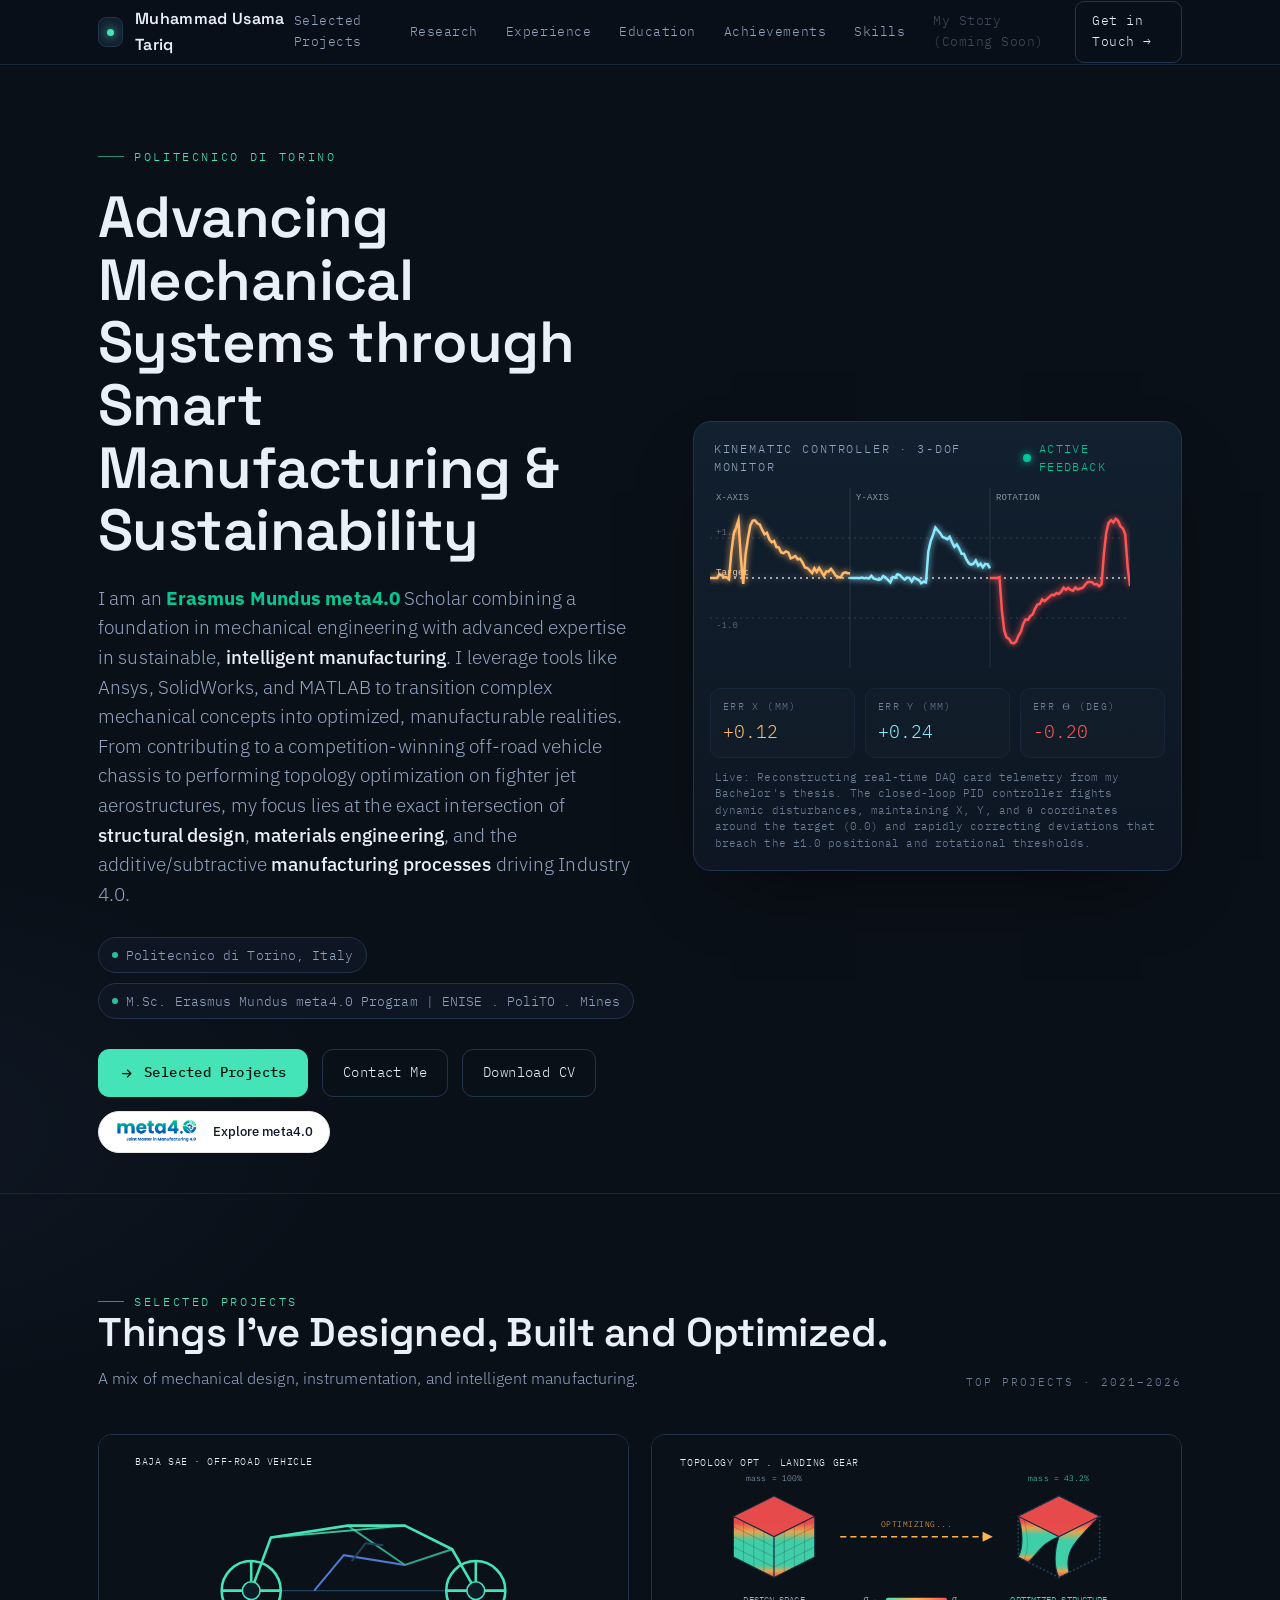
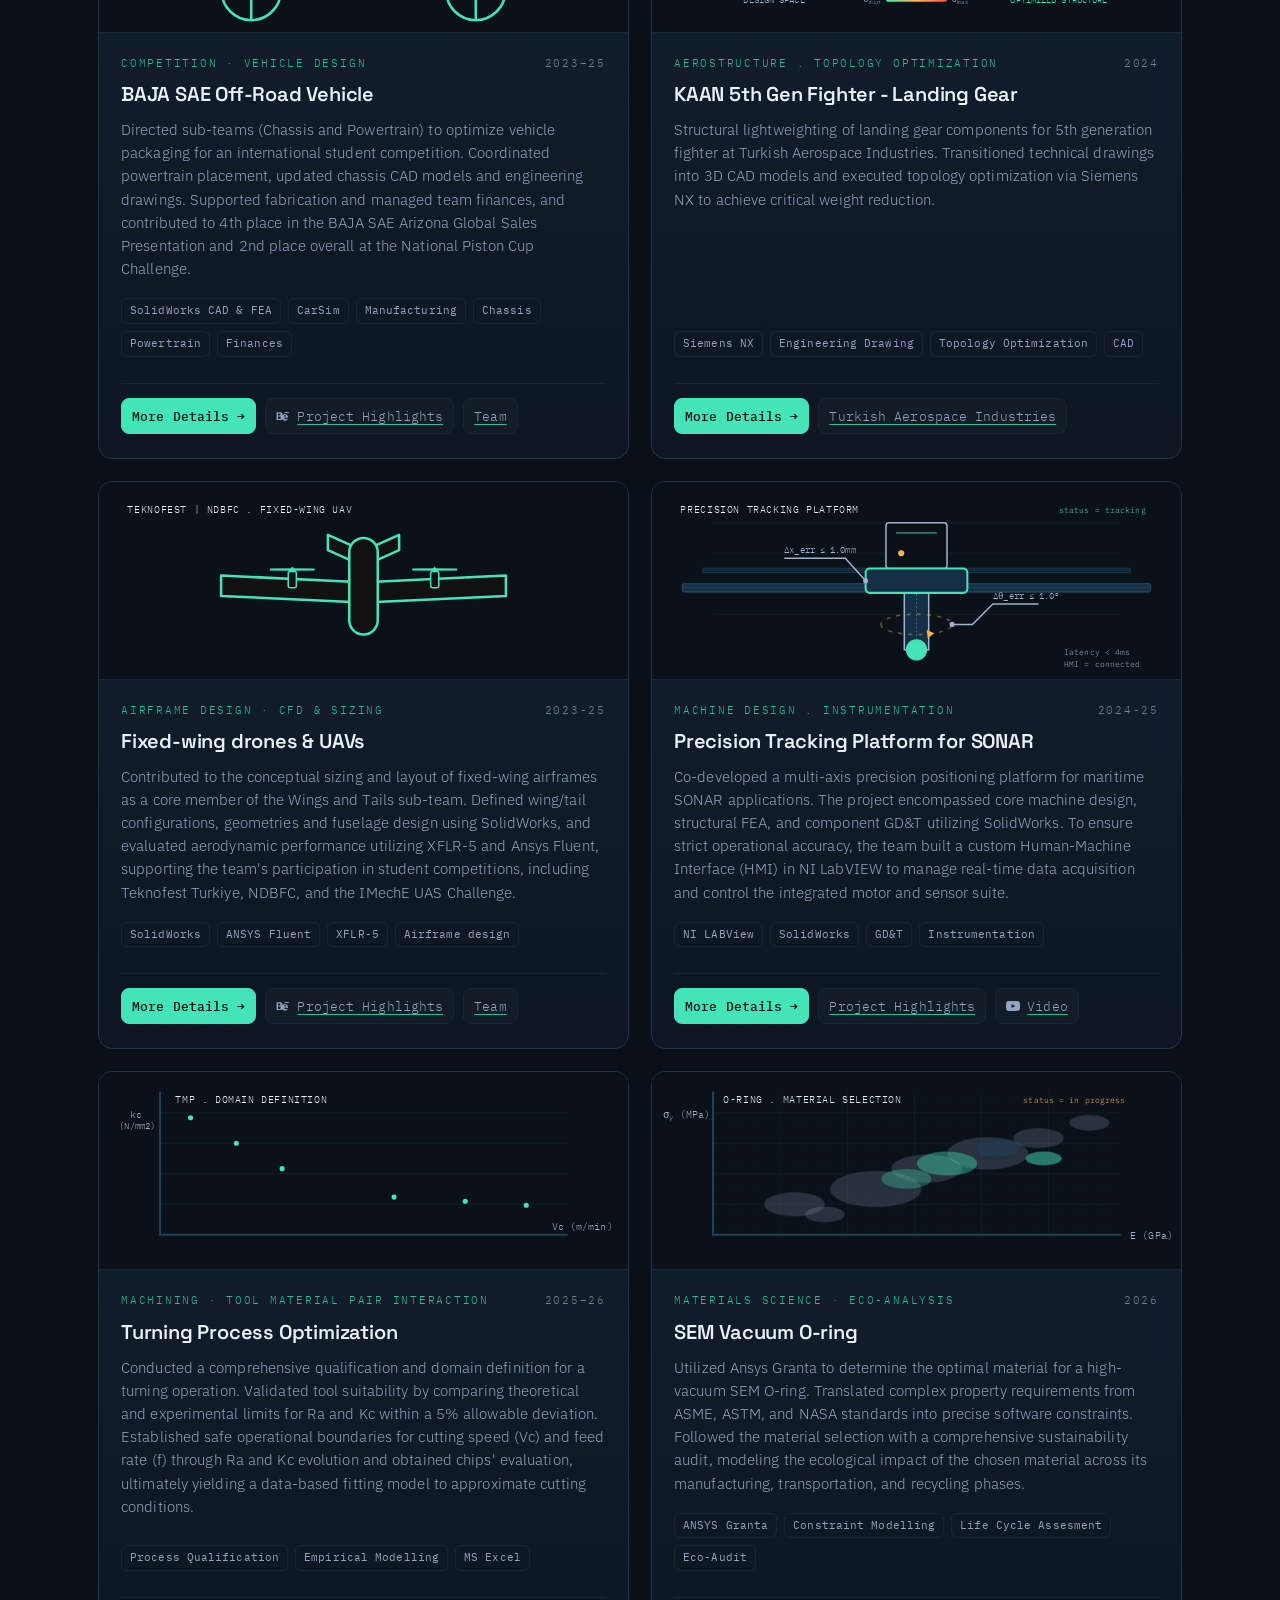
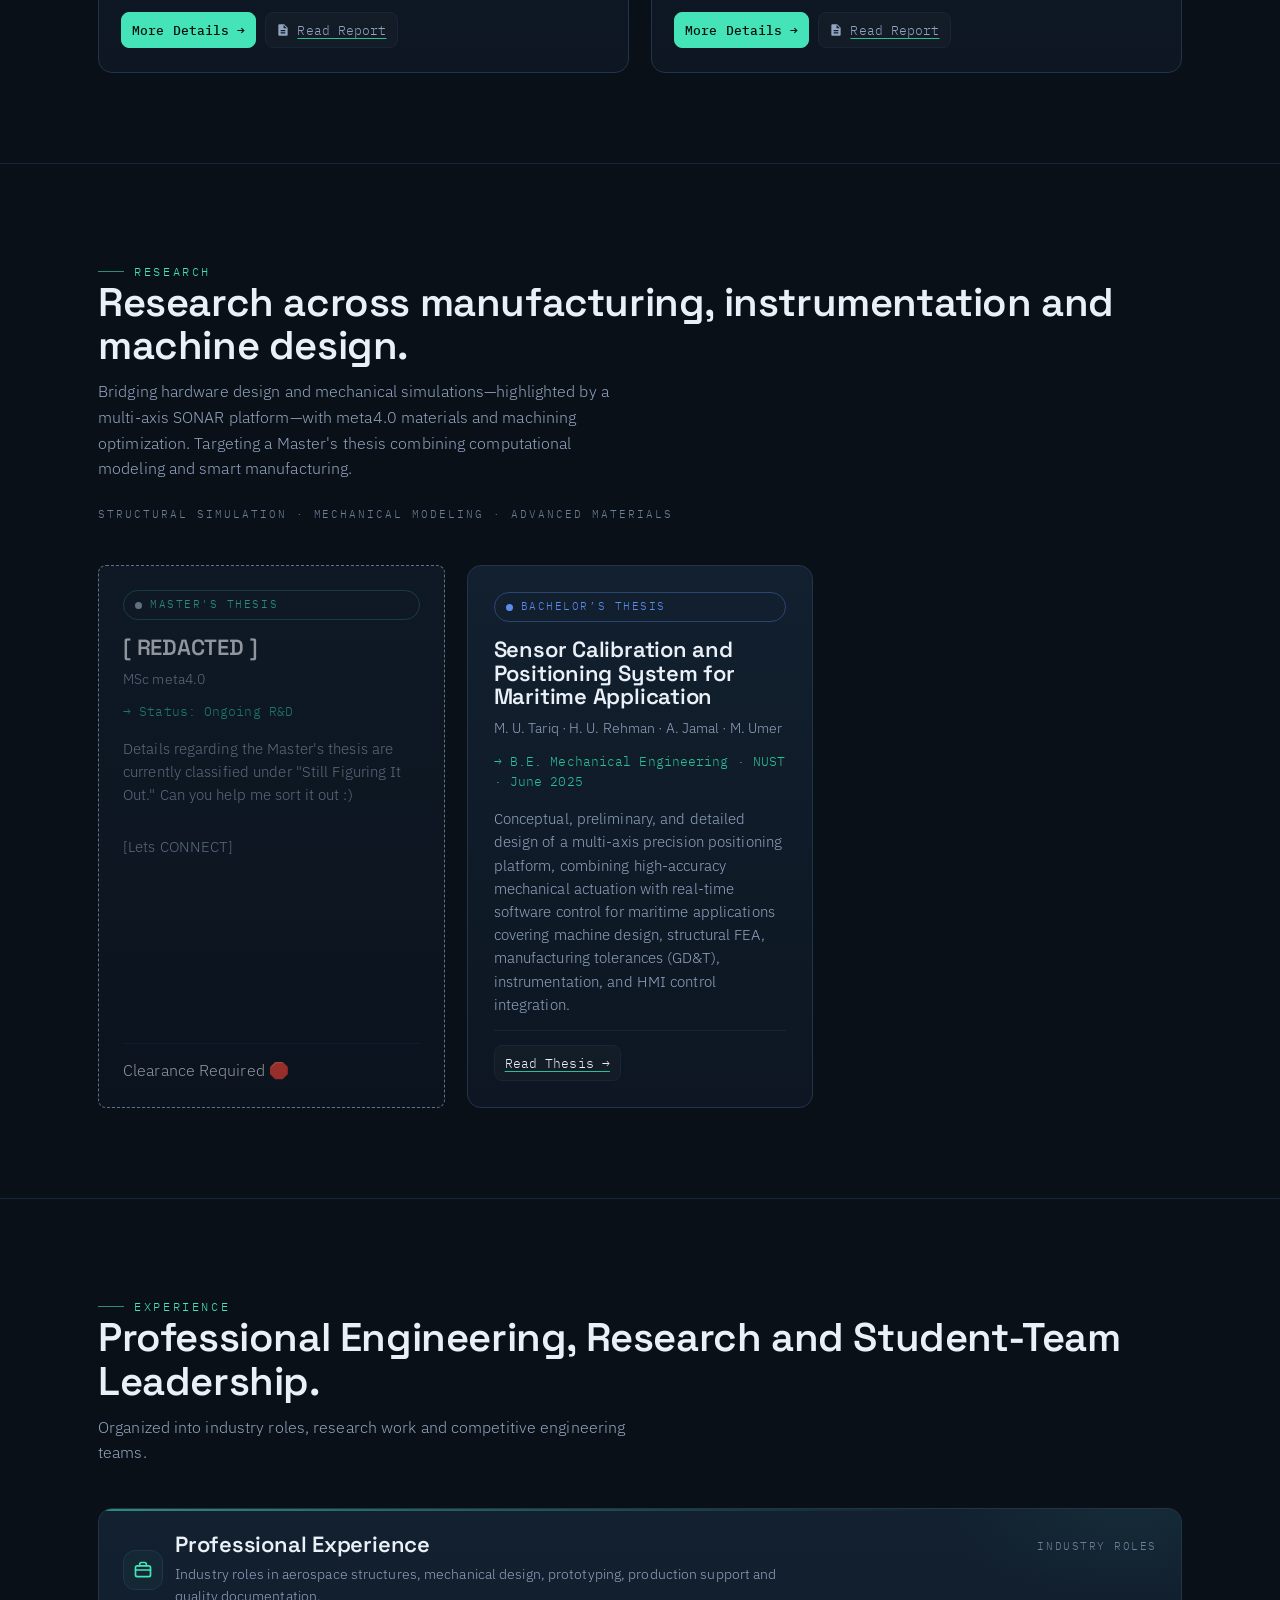
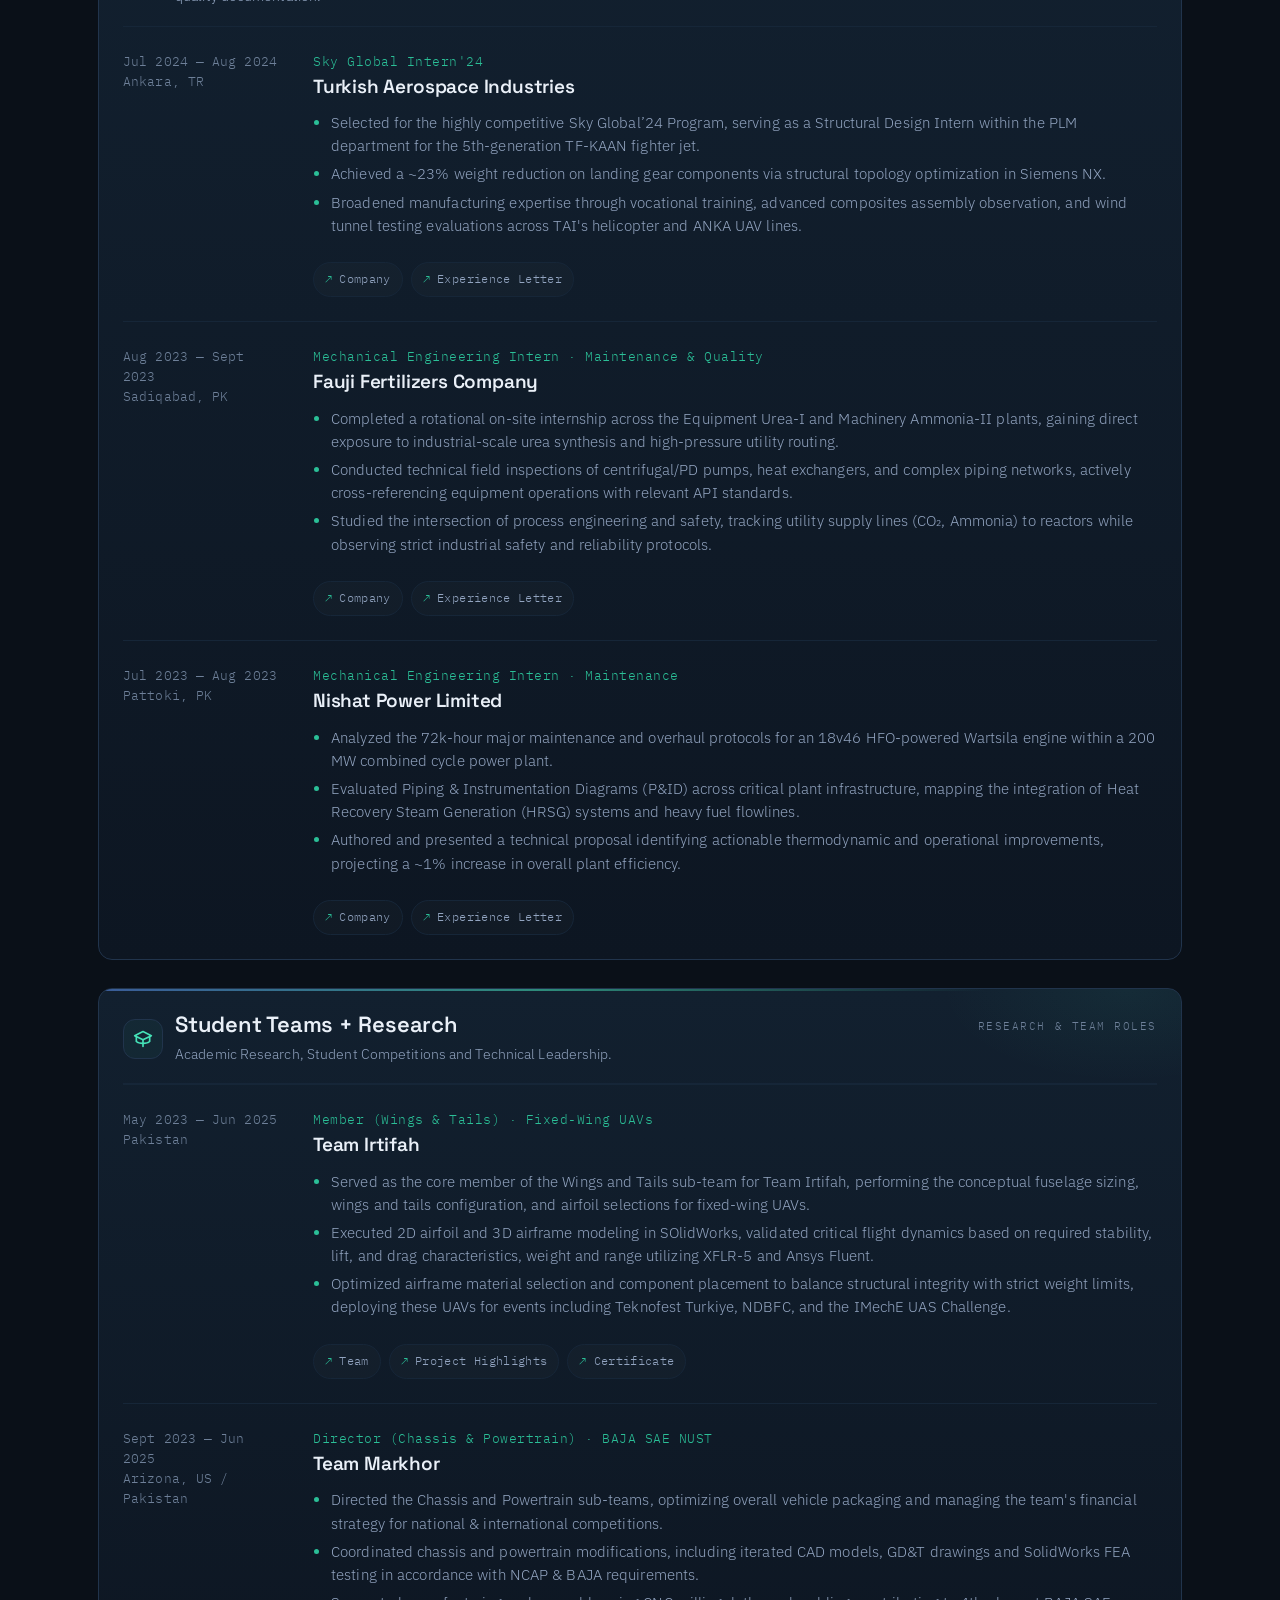
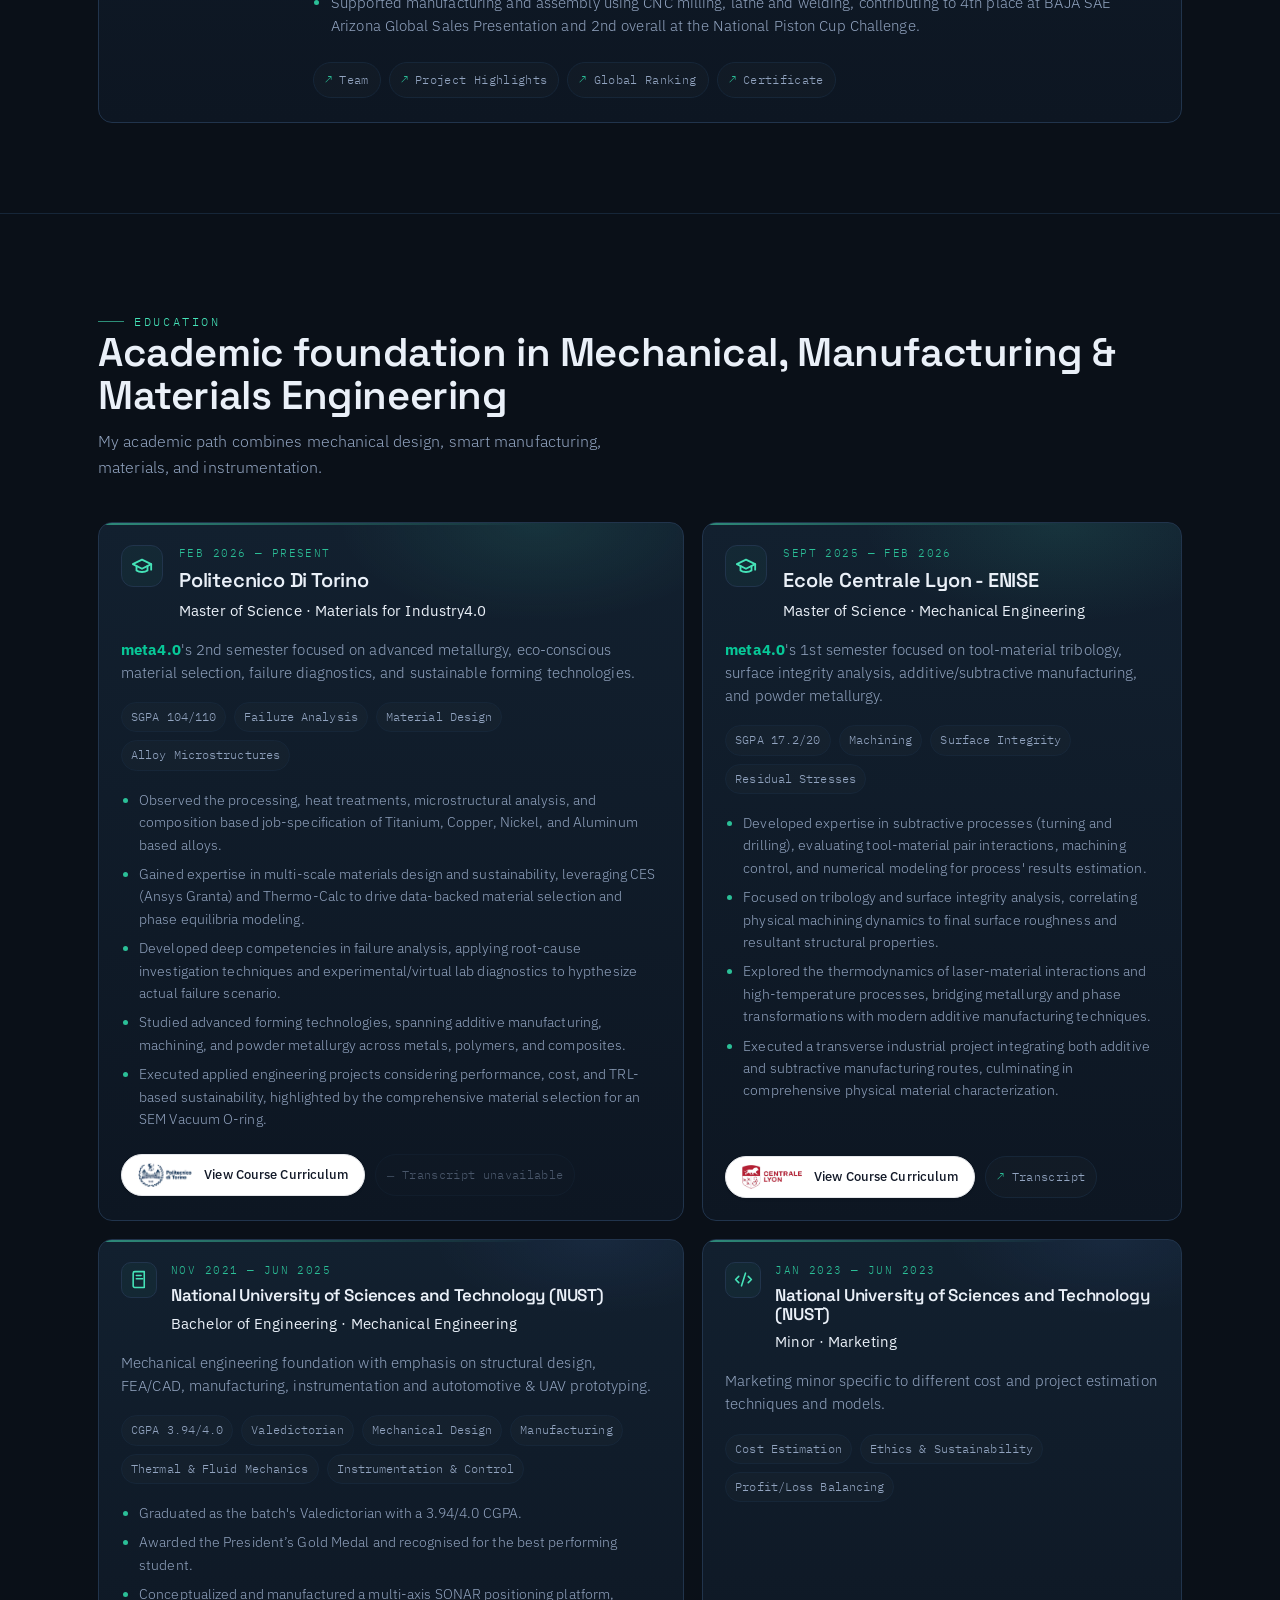
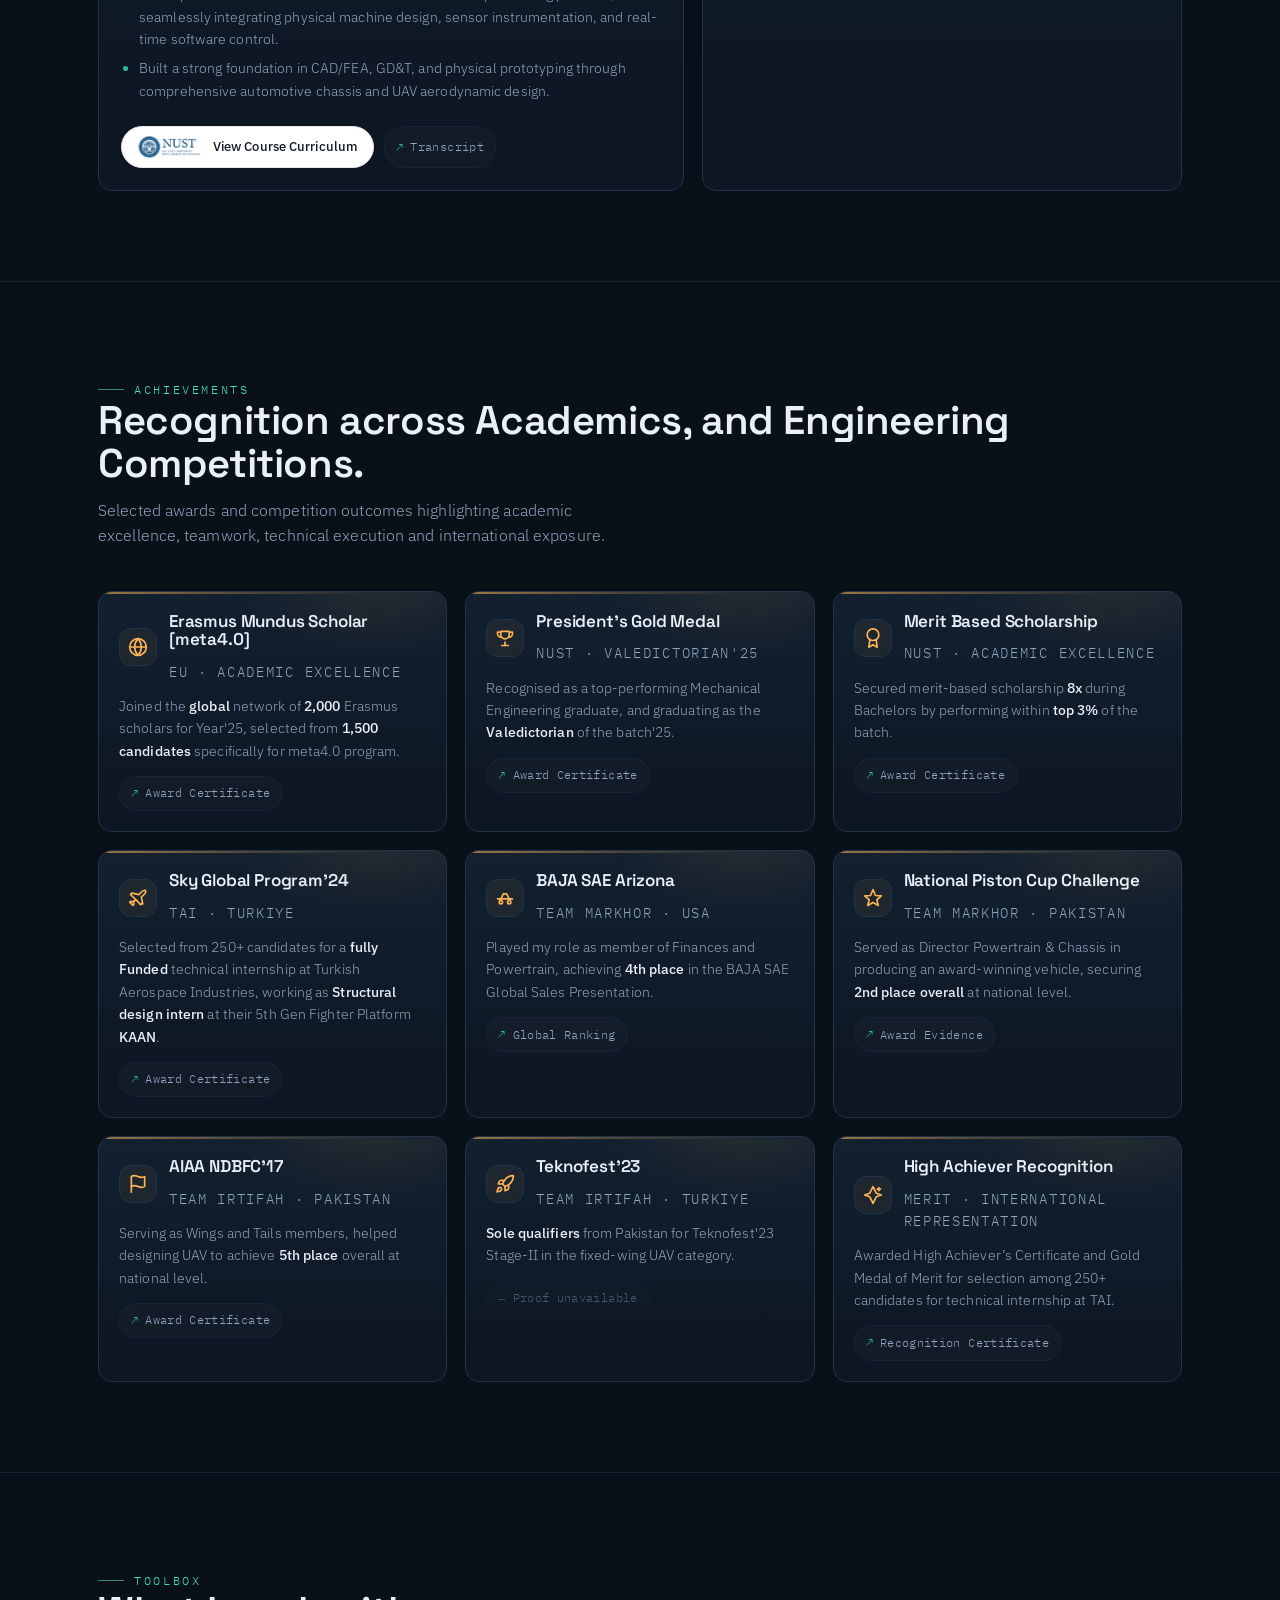
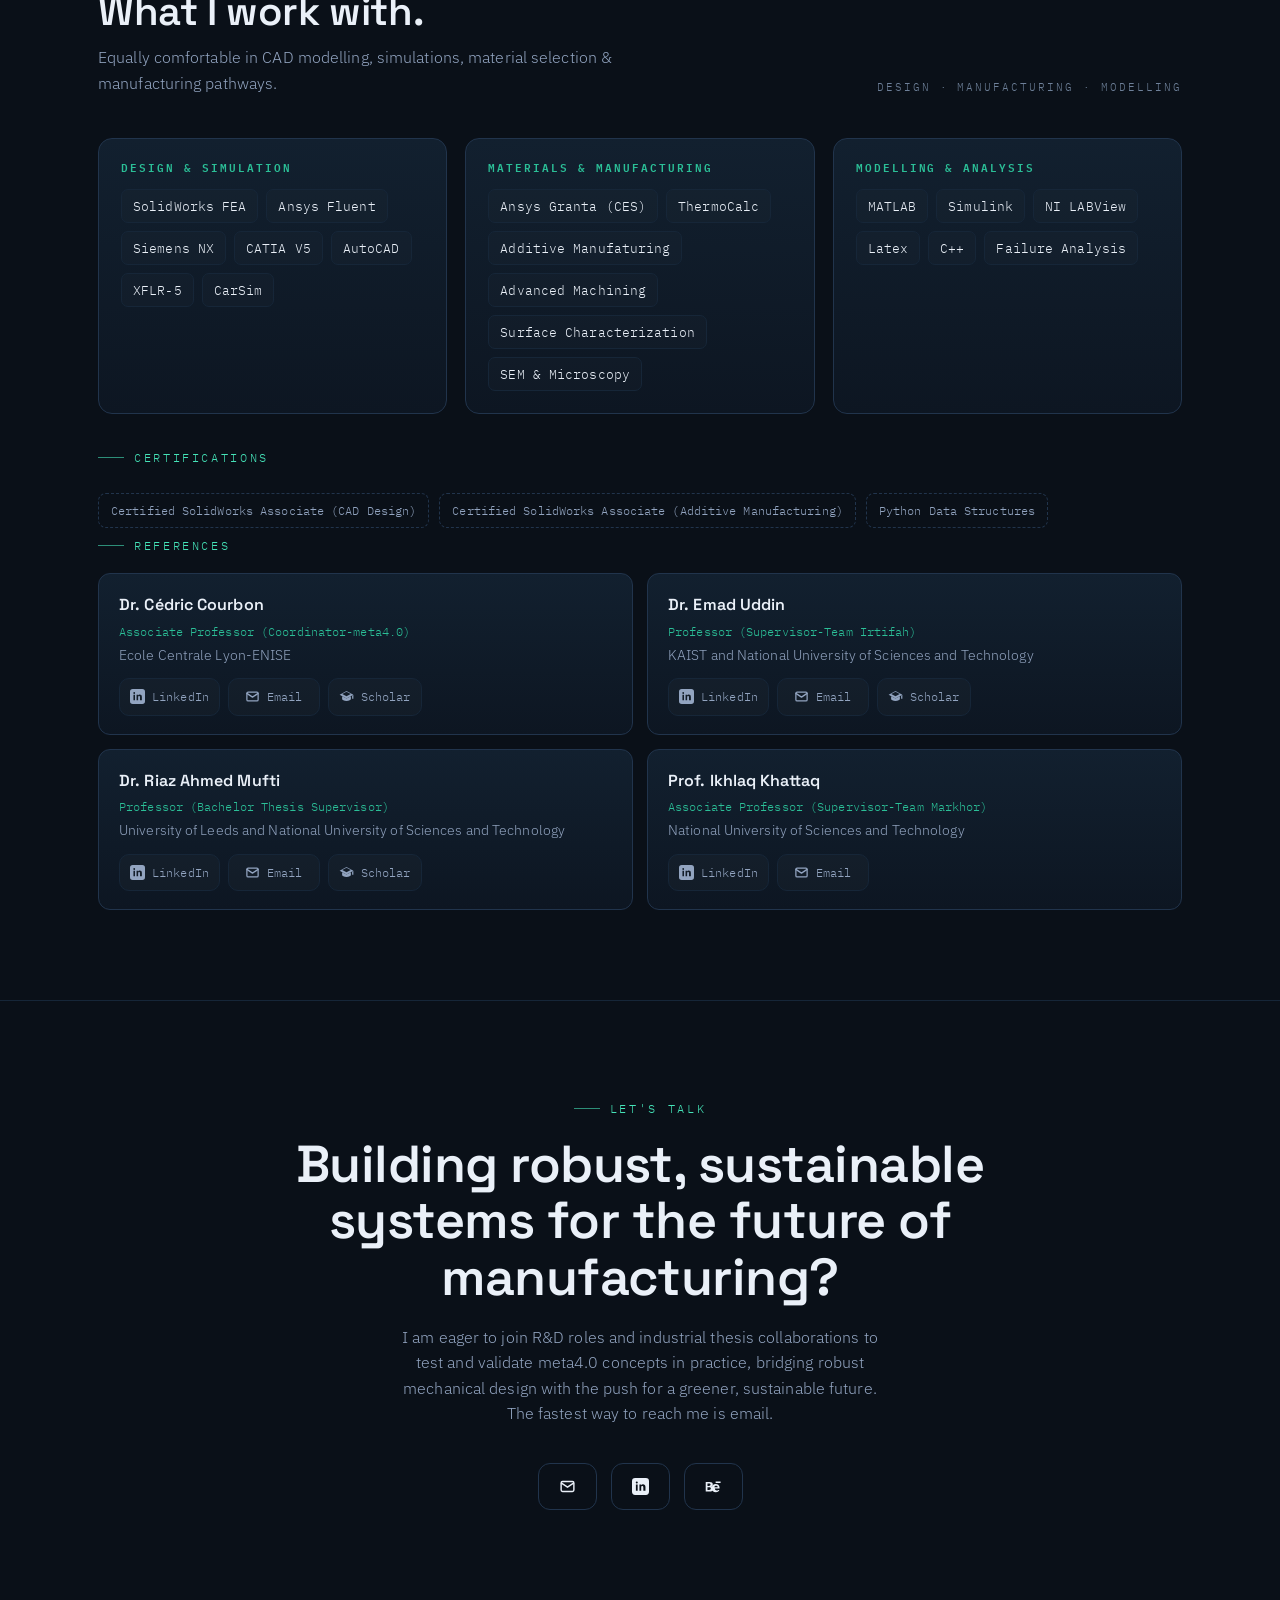
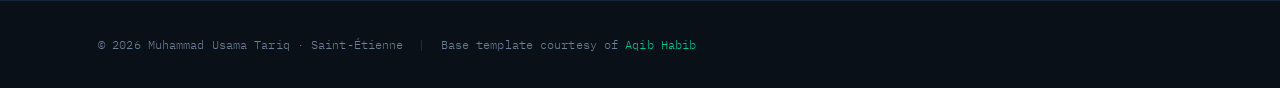
==== index.html @ a9b13ce5 "Update index page" ====
<!doctype html>
<html lang="en">
<head>
<meta charset="utf-8" />
<meta name="viewport" content="width=device-width, initial-scale=1" />
<link rel="icon" type="image/png" sizes="32x32" href="assets/favicon-96x96.png">
<title>Muhammad Usama Tariq — Structural Design &amp; Intelligent Manufacturing</title>
<meta name="description" content="Muhammad Usama Tariq — Structural Design &amp; Intelligent Manufacturing (M.Sc., Erasmus Mundus meta4.0 | ENISE . PoliTO . Mines). Intelligent and Smart manufacturing, structural design, and instrumentation. " />

<!-- Open Graph -->
<meta property="og:title" content="Muhammad Usama Tariq — Structural Design &amp; Intelligent Manufacturing" />
<meta property="og:description" content="Mechanical and Manufacturing Engineer in Erasmus Mundus meta4.0 Master's Program. I engineer precision mechanical assemblies, specify industrial materials and build the mechanical assemblies that drive automated platforms." />
<meta property="og:type" content="website" />

<link rel="preconnect" href="https://fonts.googleapis.com">
<link rel="preconnect" href="https://fonts.gstatic.com" crossorigin>
<link href="https://fonts.googleapis.com/css2?family=Space+Grotesk:wght@400;500;600;700&family=IBM+Plex+Sans:wght@300;400;500;600&family=IBM+Plex+Mono:wght@400;500&display=swap" rel="stylesheet">

<style>
:root{
  --ink:#0A1018;
  --ink-1:#0D1622;
  --ink-2:#12202F;
  --ink-3:#16263A;
  --line:#21344C;
  --line-soft:#162638;
  --text:#EAF0F8;
  --muted:#92A4C0;
  --muted-2:#6E8099;
  --signal:#45E3B8;
  --signal-dim:#2BBF97;
  --alert:#FFB454;
  --blue:#5B8DEF;
  --maxw:1140px;
  --r:14px;
}

*{box-sizing:border-box}
html{scroll-behavior:smooth}
@media (prefers-reduced-motion: reduce){ html{scroll-behavior:auto} }

body{
  margin:0;
  background:
    radial-gradient(1200px 600px at 80% -10%, rgba(69,227,184,.06), transparent 60%),
    radial-gradient(900px 500px at -10% 10%, rgba(91,141,239,.05), transparent 55%),
    var(--ink);
  color:var(--text);
  font-family:"IBM Plex Sans",system-ui,-apple-system,Segoe UI,Roboto,sans-serif;
  font-weight:300;
  line-height:1.6;
  -webkit-font-smoothing:antialiased;
  letter-spacing:.1px;
  overflow-x:hidden;
}

a{color:inherit;text-decoration:none}

.wrap{max-width:var(--maxw);margin:0 auto;padding:0 28px}

.mono{font-family:"IBM Plex Mono",ui-monospace,SFMono-Regular,Menlo,monospace}

h1,h2,h3{font-family:"Space Grotesk",sans-serif;font-weight:600;letter-spacing:-.01em;line-height:1.08;margin:0}

.eyebrow{
  font-family:"IBM Plex Mono",monospace;
  font-size:12px;letter-spacing:.22em;text-transform:uppercase;
  color:var(--signal);
  display:inline-flex;align-items:center;gap:10px;
}
.eyebrow::before{
  content:"";width:26px;height:1px;background:var(--signal);opacity:.6;display:inline-block;
}

.skip{position:absolute;left:-999px;top:8px;background:var(--signal);color:#04130d;padding:10px 16px;border-radius:8px;z-index:200;font-weight:600}
.skip:focus{left:12px}

:focus-visible{outline:2px solid var(--signal);outline-offset:3px;border-radius:4px}

/* ---------------- NAV ---------------- */
header.nav{
  position:sticky;top:0;z-index:100;
  backdrop-filter:saturate(140%) blur(10px);
  background:rgba(10,16,24,.72);
  border-bottom:1px solid var(--line-soft);
}
.nav-inner{display:flex;align-items:center;justify-content:space-between;height:64px}
.brand{display:flex;align-items:center;gap:12px;font-family:"Space Grotesk";font-weight:600;letter-spacing:.02em}
.brand .mark{
  width:30px;height:30px;border:1px solid var(--line);border-radius:8px;
  display:grid;place-items:center;position:relative;background:var(--ink-2);
}
.brand .mark::after{content:"";position:absolute;inset:0;border-radius:8px;box-shadow:0 0 0 0 rgba(69,227,184,.0)}
.brand .dot{width:7px;height:7px;border-radius:50%;background:var(--signal);box-shadow:0 0 10px var(--signal)}
.brand small{color:var(--muted-2);font-family:"IBM Plex Mono";font-size:11px;letter-spacing:.16em;display:block;margin-top:1px}

.nav-links{display:flex;align-items:center;gap:28px}
.nav-links a{font-family:"IBM Plex Mono";font-size:13px;letter-spacing:.04em;color:var(--muted);transition:color .2s}
.nav-links a:hover{color:var(--text)}
.nav-cta{
  border:1px solid var(--line);padding:9px 16px;border-radius:9px;color:var(--text)!important;
  font-family:"IBM Plex Mono";font-size:13px;transition:.2s;
}
.nav-cta:hover{border-color:var(--signal);color:var(--signal)!important;box-shadow:0 0 24px rgba(69,227,184,.12)}

.menu-btn{display:none;background:none;border:1px solid var(--line);color:var(--text);border-radius:8px;width:42px;height:38px;cursor:pointer}

/* ---------------- HERO ---------------- */
.hero{padding:74px 0 40px;position:relative}
.hero-grid{display:grid;grid-template-columns:1.05fr .95fr;gap:54px;align-items:center}
.hero h1{font-size:clamp(34px,5vw,58px);margin:20px 0 0}
.hero h1 .accent{color:var(--signal)}
.hero .lede{color:var(--muted);font-size:clamp(16px,1.5vw,18.5px);max-width:36em;margin-top:22px;font-weight:300}
.hero .lede b{color:var(--text);font-weight:500}

.id-row{display:flex;flex-wrap:wrap;gap:10px;margin-top:28px}
.chip{
  font-family:"IBM Plex Mono";font-size:12.5px;color:var(--muted);
  border:1px solid var(--line);border-radius:999px;padding:7px 13px;background:var(--ink-1);
  display:inline-flex;gap:8px;align-items:center;
}
.chip i{width:6px;height:6px;border-radius:50%;background:var(--signal-dim);display:inline-block}

.hero-cta{display:flex;gap:14px;margin-top:30px;flex-wrap:wrap}
.btn{
  font-family:"IBM Plex Mono";font-size:13.5px;letter-spacing:.03em;
  padding:12px 20px;border-radius:11px;border:1px solid var(--line);
  display:inline-flex;align-items:center;gap:10px;transition:.2s;cursor:pointer;background:none;color:var(--text)
}
.btn.primary{background:var(--signal);color:#04130d;border-color:var(--signal);font-weight:500}
.btn.primary:hover{box-shadow:0 0 34px rgba(69,227,184,.32);transform:translateY(-1px)}
.btn.ghost:hover{border-color:var(--signal);color:var(--signal)}
.btn svg{width:15px;height:15px}

/* telemetry panel */
.panel{
  border:1px solid var(--line);border-radius:18px;background:
    linear-gradient(180deg, var(--ink-2), var(--ink-1));
  padding:16px;position:relative;overflow:hidden;
  box-shadow:0 30px 80px -40px rgba(0,0,0,.8);
}
.panel-head{display:flex;align-items:center;justify-content:space-between;margin:2px 4px 12px}
.panel-head .ttl{font-family:"IBM Plex Mono";font-size:11.5px;letter-spacing:.16em;color:var(--muted);text-transform:uppercase}
.led{display:inline-flex;align-items:center;gap:8px;font-family:"IBM Plex Mono";font-size:11.5px;letter-spacing:.12em}
.led .b{width:8px;height:8px;border-radius:50%;background:var(--signal);box-shadow:0 0 10px var(--signal);transition:.25s}
.led.alert .b{background:var(--alert);box-shadow:0 0 12px var(--alert)}
.led.alert{color:var(--alert)}
canvas#scope{display:block;width:100%;height:230px;border-radius:12px;background:
  linear-gradient(180deg,#0a141f,#0a1119);border:1px solid var(--line-soft)}
.readouts{display:grid;grid-template-columns:repeat(3,1fr);gap:10px;margin-top:12px}
.readout{border:1px solid var(--line-soft);border-radius:10px;padding:10px 12px;background:rgba(255,255,255,.012)}
.readout .k{font-family:"IBM Plex Mono";font-size:10px;letter-spacing:.14em;color:var(--muted-2);text-transform:uppercase}
.readout .v{font-family:"IBM Plex Mono";font-size:18px;color:var(--text);margin-top:3px}
.readout .v.sig{color:var(--signal)}
.readout .v.alert{color:var(--alert)}
.panel-foot{font-family:"IBM Plex Mono";font-size:11px;color:var(--muted-2);margin:11px 5px 3px;line-height:1.5}

/* marquee strip */
.strip{border-top:1px solid var(--line-soft);border-bottom:1px solid var(--line-soft);margin-top:48px;background:var(--ink-1)}
.strip-inner{display:flex;gap:46px;padding:16px 0;overflow:hidden;mask-image:linear-gradient(90deg,transparent,#000 8%,#000 92%,transparent)}
.strip-track{display:flex;gap:46px;animation:slide 38s linear infinite;white-space:nowrap}
.strip span{font-family:"IBM Plex Mono";font-size:13px;color:var(--muted);letter-spacing:.06em}
.strip span b{color:var(--signal-dim);font-weight:500}
@keyframes slide{to{transform:translateX(-50%)}}
@media (prefers-reduced-motion: reduce){.strip-track{animation:none}}

/* ---------------- SECTION SHELL ---------------- */
section{padding:90px 0;border-top:1px solid var(--line-soft)}
.sec-head{display:flex;justify-content:space-between;align-items:flex-end;gap:24px;margin-bottom:42px;flex-wrap:wrap}
.sec-head h2{font-size:clamp(26px,3.4vw,40px)}
.sec-head p{color:var(--muted);max-width:34em;margin:12px 0 0;font-size:16px}
.tag{font-family:"IBM Plex Mono";font-size:11px;letter-spacing:.18em;color:var(--muted-2);text-transform:uppercase;text-align:right;white-space:nowrap}

/* ---------------- WORK ---------------- */
.work-grid{display:grid;grid-template-columns:repeat(2,1fr);gap:22px}
.card{
  border:1px solid var(--line);border-radius:var(--r);background:
   linear-gradient(180deg,var(--ink-2),var(--ink-1));
  overflow:hidden;display:flex;flex-direction:column;
  transition:transform .28s ease, border-color .28s ease, box-shadow .28s ease;
  position:relative;
}
.card:hover{transform:translateY(-4px);border-color:var(--signal-dim);box-shadow:0 26px 60px -36px rgba(0,0,0,.85)}

.card .thumb svg{position:absolute;inset:0;width:100%;height:100%;background:#0a1119;display:block}
.card .thumb{height:198px;position:relative;isolation:isolate;overflow:hidden;border-bottom:1px solid var(--line-soft);background:#0a1119}
.card .thumb::after{content:"";position:absolute;inset:0;background:linear-gradient(120deg,transparent 0%,rgba(255,255,255,.05) 45%,transparent 55%);transform:translateX(-120%);animation:thumbSheen 10s ease-in-out infinite;pointer-events:none}
.card .thumb .panel-box{fill:rgba(8,16,26,.52);stroke:#20354c;stroke-width:1}
.card .thumb .line-soft{stroke:#173149;stroke-width:1}
.card .thumb .line-sig{stroke:#45E3B8;stroke-width:2.5;fill:none;stroke-linecap:round;stroke-linejoin:round}
.card .thumb .line-blue{stroke:#5B8DEF;stroke-width:2.1;fill:none;stroke-linecap:round;stroke-linejoin:round}
.card .thumb .line-alert{stroke:#FFB454;stroke-width:1.6;fill:none;stroke-linecap:round;stroke-linejoin:round}
.card .thumb .dash{stroke-dasharray:6 7;animation:dashFlow 8s linear infinite}
.card .thumb .dash-slow{stroke-dasharray:4 8;animation:dashFlow 12s linear infinite}
.card .thumb .node{fill:#0e1c2a;stroke:#45E3B8;stroke-width:1.6}
.card .thumb .label{fill:#94a7c1;font-family:"IBM Plex Mono";font-size:10px;letter-spacing:.08em}
.card .thumb .label-strong{fill:#EAF0F8;font-family:"IBM Plex Mono";font-size:10px;letter-spacing:.08em}
.card .thumb .glow-fill{filter:drop-shadow(0 0 10px rgba(69,227,184,.28))}
.card .thumb .pulse-dot{animation:pulseDot 2.7s ease-in-out infinite;transform-box:fill-box;transform-origin:center}
.card .thumb .spin{animation:rotorSpin 4s linear infinite;transform-box:fill-box;transform-origin:center}
.card .thumb .float{animation:thumbFloat 5s ease-in-out infinite;transform-box:fill-box;transform-origin:center}
.card .thumb .scan{animation:scanPulse 4.2s ease-in-out infinite}
@keyframes thumbSheen{0%,18%,100%{transform:translateX(-120%)}26%,34%{transform:translateX(120%)}}
@keyframes dashFlow{to{stroke-dashoffset:-120}}
@keyframes pulseDot{0%,100%{transform:scale(1);opacity:1}50%{transform:scale(1.22);opacity:.72}}
@keyframes rotorSpin{to{transform:rotate(360deg)}}
@keyframes thumbFloat{0%,100%{translate:0 0}50%{translate:0 -4px}}
@keyframes scanPulse{0%,100%{opacity:.35}50%{opacity:.9}}
@media (prefers-reduced-motion: reduce){.card .thumb::after,.card .thumb .dash,.card .thumb .dash-slow,.card .thumb .pulse-dot,.card .thumb .spin,.card .thumb .float,.card .thumb .scan{animation:none}}
.card-body{padding:22px 22px 24px;display:flex;flex-direction:column;gap:12px;flex:1}
.kicker{font-family:"IBM Plex Mono";font-size:11px;letter-spacing:.16em;color:var(--signal-dim);text-transform:uppercase;display:flex;justify-content:space-between}
.kicker .yr{color:var(--muted-2)}
.card h3{font-size:20px}
.card p{color:var(--muted);font-size:14.5px;margin:0;font-weight:300}
.stack{display:flex;flex-wrap:wrap;gap:7px;margin-top:auto;padding-top:6px}
.stack b{font-family:"IBM Plex Mono";font-size:11px;font-weight:400;color:var(--muted);border:1px solid var(--line-soft);border-radius:6px;padding:3px 8px}
.card-links{display:flex;flex-wrap:wrap;gap:9px;margin-top:14px;padding-top:14px;border-top:1px solid var(--line-soft)}
.card-links a{
  font-family:"IBM Plex Mono";font-size:12.5px;color:var(--text);display:inline-flex;gap:7px;align-items:center;
  padding:7px 10px;border:1px solid var(--line-soft);border-radius:8px;background:rgba(255,255,255,.018);
  text-decoration:underline;text-decoration-color:var(--signal-dim);text-underline-offset:3px;
  transition:color .2s,border-color .2s,background .2s,transform .2s;
}
.card-links a svg{width:14px;height:14px}
.card-links a.muted{color:var(--muted)}
.card-links a.detail-link{
  color:#04130d;
  background:var(--signal);
  border-color:var(--signal);
  font-weight:500;
  text-decoration:none;
}
.card-links a.detail-link:hover{
  color:#04130d;
  background:#67e9c7;
  border-color:#67e9c7;
  box-shadow:0 0 22px rgba(69,227,184,.18);
}
.card-links a:hover,.card-links a.muted:hover{
  color:var(--signal);border-color:var(--signal-dim);background:rgba(69,227,184,.065);transform:translateY(-1px);
}
.card-links a:focus-visible{outline:2px solid var(--signal);outline-offset:3px}

/* ---------------- RESEARCH ---------------- */
.research{display:grid;grid-template-columns:repeat(3,minmax(0,1fr));gap:22px;align-items:stretch}
.pub{border:1px solid var(--line);border-radius:var(--r);padding:26px;background:linear-gradient(180deg,var(--ink-2),var(--ink-1));display:flex;flex-direction:column;min-width:0}
.pub .status{display:inline-flex;align-items:center;gap:8px;font-family:"IBM Plex Mono";font-size:11px;letter-spacing:.14em;color:var(--alert);border:1px solid rgba(255,180,84,.3);border-radius:999px;padding:5px 11px;text-transform:uppercase}
.pub .status.semester{color:var(--signal);border-color:rgba(69,227,184,.3)}
.pub .status.bachelor{color:var(--blue);border-color:rgba(91,141,239,.35)}
.pub .status-dot{width:7px;height:7px;border-radius:50%;background:currentColor;display:inline-block}
.pub h3{font-size:22px;margin:16px 0 0}
.pub .authors{color:var(--muted);font-size:14px;margin-top:8px}
.pub .venue{font-family:"IBM Plex Mono";font-size:13px;color:var(--signal-dim);margin-top:12px}
.pub p{color:var(--muted);font-size:14.5px;margin-top:14px}
.pub .card-links{margin-top:auto}
.research-methods{margin-top:22px}
.research-methods h3{font-size:18px;margin:0 0 14px}
.obs-list{list-style:none;padding:0;margin:0;display:grid;grid-template-columns:repeat(2,minmax(0,1fr));gap:14px}
.obs-list li{border:1px solid var(--line);border-radius:12px;padding:16px 18px;background:var(--ink-1);display:flex;gap:14px;align-items:flex-start}
.obs-list .badge{font-family:"IBM Plex Mono";font-size:12px;color:var(--signal);border:1px solid var(--line);border-radius:8px;padding:6px 9px;min-width:90px;text-align:center;background:var(--ink-2)}
.obs-list .badge.amber{color:var(--alert)}
.obs-list .badge.blue{color:var(--blue)}
.obs-list h4{margin:0;font-family:"Space Grotesk";font-size:15px;font-weight:600}
.obs-list span{color:var(--muted);font-size:13.5px}
@media (max-width:700px){.obs-list{grid-template-columns:1fr}}

/* ---------------- EXPERIENCE ---------------- */
.timeline{position:relative;margin-top:8px}
.tl-item{display:grid;grid-template-columns:160px 1fr;gap:30px;padding:26px 0;border-top:1px solid var(--line-soft)}
.tl-item:first-child{border-top:none}
.tl-when{font-family:"IBM Plex Mono";font-size:12.5px;color:var(--muted-2)}
.tl-when .now{color:var(--signal)}
.tl-where{display:flex;flex-direction:column;gap:6px}
.tl-where h3{font-size:19px}
.tl-where .role{font-family:"IBM Plex Mono";font-size:12.5px;color:var(--signal-dim);letter-spacing:.04em}
.tl-where ul{margin:8px 0 0;padding-left:18px;color:var(--muted);font-size:14.5px}
.tl-where ul li{margin-bottom:5px}
.tl-where ul li::marker{color:var(--signal-dim)}

.exp-groups{
  display:grid;
  gap:28px;
}
.exp-group{
  border:1px solid var(--line);
  border-radius:var(--r);
  padding:24px;
  background:
    radial-gradient(300px 150px at 95% 0%, rgba(69,227,184,.06), transparent 62%),
    linear-gradient(180deg,var(--ink-2),var(--ink-1));
  position:relative;
  overflow:hidden;
}
.exp-group::before{
  content:"";
  position:absolute;
  inset:0 0 auto 0;
  height:2px;
  background:linear-gradient(90deg,var(--signal),transparent 78%);
  opacity:.55;
}
.exp-group.student-research::before{
  background:linear-gradient(90deg,var(--blue),var(--signal),transparent 82%);
}
.exp-group-head{
  display:flex;
  justify-content:space-between;
  align-items:flex-start;
  gap:18px;
  padding-bottom:18px;
  border-bottom:1px solid var(--line-soft);
}
.exp-group-title{
  display:flex;
  align-items:center;
  gap:12px;
}
.exp-group-icon{
  width:40px;
  height:40px;
  border-radius:12px;
  border:1px solid var(--line);
  display:grid;
  place-items:center;
  color:var(--signal);
  background:rgba(69,227,184,.045);
  flex:0 0 auto;
}
.exp-group-icon svg{width:20px;height:20px}
.exp-group-head h3{
  font-size:22px;
  margin:0;
}
.exp-group-head p{
  color:var(--muted);
  font-size:14px;
  margin:6px 0 0;
  max-width:46em;
}
.exp-group-tag{
  font-family:"IBM Plex Mono",monospace;
  font-size:11px;
  letter-spacing:.14em;
  text-transform:uppercase;
  color:var(--muted-2);
  white-space:nowrap;
  padding-top:5px;
}
.exp-group .timeline{
  margin-top:0;
}
.exp-group .tl-item{
  padding:24px 0;
}
.exp-group .tl-item:last-child{
  padding-bottom:0;
}
.exp-group .tl-item:first-child{
  border-top:none;
}
@media (max-width:760px){
  .exp-group{padding:20px}
  .exp-group-head{flex-direction:column}
  .exp-group-tag{white-space:normal}
}

/* ---------------- EDUCATION ---------------- */
.education-grid{
  display:grid;
  grid-template-columns:1.1fr .9fr;
  gap:18px;
  align-items:stretch;
}
.edu-card{
  border:1px solid var(--line);
  border-radius:var(--r);
  padding:22px;
  background:
    radial-gradient(260px 120px at 85% 0%, rgba(91,141,239,.08), transparent 62%),
    linear-gradient(180deg,var(--ink-2),var(--ink-1));
  position:relative;
  overflow:hidden;
}
.edu-card::before{
  content:"";
  position:absolute;
  inset:0 0 auto 0;
  height:2px;
  background:linear-gradient(90deg,var(--signal),transparent 75%);
  opacity:.55;
}
.edu-card.featured{
  grid-row:span 2;
  background:
    radial-gradient(320px 160px at 75% 0%, rgba(69,227,184,.10), transparent 62%),
    linear-gradient(180deg,var(--ink-2),var(--ink-1));
}
.edu-top{display:flex;gap:16px;align-items:flex-start}
.edu-icon{
  width:42px;height:42px;border-radius:12px;border:1px solid var(--line);
  display:grid;place-items:center;flex:0 0 auto;color:var(--signal);
  background:rgba(69,227,184,.045);
}
.edu-icon svg{width:22px;height:22px}
.edu-period{
  font-family:"IBM Plex Mono",monospace;
  font-size:11px;
  letter-spacing:.13em;
  color:var(--signal-dim);
  text-transform:uppercase;
  margin-bottom:7px;
}
.edu-card h3{font-size:20px;margin:0}
.edu-degree{color:var(--text);font-size:14.5px;margin:7px 0 0;font-weight:400}
.edu-focus{color:var(--muted);font-size:14.5px;margin:16px 0 0}
.edu-highlights{margin:18px 0 0;padding-left:18px;color:var(--muted);font-size:14px}
.edu-highlights li{margin-bottom:7px}
.edu-highlights li::marker{color:var(--signal-dim)}
.edu-badges{display:flex;flex-wrap:wrap;gap:8px;margin-top:18px}
.edu-badges span{
  font-family:"IBM Plex Mono",monospace;
  font-size:11.5px;
  color:var(--muted);
  border:1px solid var(--line-soft);
  border-radius:999px;
  padding:5px 9px;
  background:rgba(255,255,255,.014);
}
.edu-card.compact .edu-top{gap:14px}
.edu-card.compact h3{font-size:17px}
.edu-card.compact .edu-icon{width:36px;height:36px;border-radius:10px}
.edu-card.compact .edu-icon svg{width:19px;height:19px}
@media (max-width:900px){
  .education-grid{grid-template-columns:1fr}
  .edu-card.featured{grid-row:auto}
}


/* ---------------- ACHIEVEMENTS ---------------- */
.achievements-grid{
  display:grid;
  grid-template-columns:repeat(3,minmax(0,1fr));
  gap:18px;
}
.achievement-card{
  border:1px solid var(--line);
  border-radius:var(--r);
  padding:20px;
  background:
    radial-gradient(220px 100px at 80% 0%, rgba(255,180,84,.075), transparent 62%),
    linear-gradient(180deg,var(--ink-2),var(--ink-1));
  position:relative;
  overflow:hidden;
  min-height:178px;
}
.achievement-card::before{
  content:"";
  position:absolute;
  inset:0 0 auto 0;
  height:2px;
  background:linear-gradient(90deg,var(--alert),transparent 78%);
  opacity:.58;
}
.achievement-top{
  display:flex;
  align-items:center;
  gap:12px;
  margin-bottom:12px;
}
.achievement-icon{
  width:38px;
  height:38px;
  border-radius:12px;
  border:1px solid var(--line);
  display:grid;
  place-items:center;
  color:var(--alert);
  background:rgba(255,180,84,.055);
  flex:0 0 auto;
}
.achievement-icon svg{width:20px;height:20px}
.achievement-card h3{font-size:17px;margin:0}
.achievement-meta{
  font-family:"IBM Plex Mono",monospace;
  font-size:11px;
  letter-spacing:.12em;
  color:var(--signal-dim);
  text-transform:uppercase;
  margin:4px 0 0;
}
.achievement-card p{
  color:var(--muted);
  font-size:14px;
  margin:12px 0 0;
}
.achievement-card strong{color:var(--text);font-weight:500}


/* ---------------- DOCUMENT / EVIDENCE LINKS ---------------- */
.evidence-links{
  display:flex;
  flex-wrap:wrap;
  gap:8px;
  margin-top:14px;
}
.evidence-link{
  display:inline-flex;
  align-items:center;
  gap:7px;
  border:1px solid var(--line-soft);
  border-radius:999px;
  padding:7px 11px;
  color:var(--muted);
  background:rgba(255,255,255,.016);
  font-family:"IBM Plex Mono",monospace;
  font-size:11.5px;
  letter-spacing:.03em;
  transition:color .2s,border-color .2s,background .2s,transform .2s;
}
.evidence-link::before{
  content:"↗";
  color:var(--signal-dim);
  font-size:12px;
}
.evidence-link:hover{
  color:var(--signal);
  border-color:var(--signal-dim);
  background:rgba(69,227,184,.055);
  transform:translateY(-1px);
}
.evidence-link.is-disabled{
  opacity:.45;
  pointer-events:none;
  cursor:not-allowed;
  text-decoration:none;
}
.evidence-link.is-disabled::before{content:"—";color:var(--muted-2)}
.document-hub{
  margin:26px 0;
  border:1px solid var(--line);
  border-radius:var(--r);
  padding:20px 22px;
  background:
    radial-gradient(260px 120px at 90% 0%, rgba(69,227,184,.08), transparent 62%),
    linear-gradient(180deg,var(--ink-2),var(--ink-1));
}
.document-hub h3{
  font-size:18px;
  margin:0;
}
.document-hub p{
  color:var(--muted);
  font-size:14px;
  margin:8px 0 0;
}
@media (max-width:900px){.achievements-grid{grid-template-columns:1fr 1fr}}
@media (max-width:620px){.achievements-grid{grid-template-columns:1fr}}

/* ---------------- SKILLS ---------------- */
.skill-grid{display:grid;grid-template-columns:repeat(3,1fr);gap:18px}
.skill-col{border:1px solid var(--line);border-radius:var(--r);padding:22px;background:linear-gradient(180deg,var(--ink-2),var(--ink-1))}
.skill-col h3{font-family:"IBM Plex Mono";font-size:11px;letter-spacing:.18em;text-transform:uppercase;color:var(--signal-dim);margin:0 0 16px}
.skill-col ul{list-style:none;margin:0;padding:0;display:flex;flex-wrap:wrap;gap:8px}
.skill-col li{font-family:"IBM Plex Mono";font-size:12.5px;color:var(--text);border:1px solid var(--line-soft);border-radius:7px;padding:6px 11px;background:rgba(255,255,255,.012)}

.creds{display:flex;flex-wrap:wrap;gap:10px;margin-top:26px}
.creds .c{font-family:"IBM Plex Mono";font-size:12px;color:var(--muted);border:1px dashed var(--line);border-radius:8px;padding:7px 12px}


/* ---------------- REFERENCES ---------------- */
.references-grid{
  display:grid;
  grid-template-columns:repeat(2,minmax(0,1fr));
  gap:14px;
  margin-top:18px;
}
.reference-card{
  border:1px solid var(--line);
  border-radius:12px;
  padding:18px 20px;
  background:linear-gradient(180deg,var(--ink-2),var(--ink-1));
}
.reference-card h4{
  font-family:"Space Grotesk",sans-serif;
  font-size:16px;
  font-weight:600;
  margin:0 0 4px;
  color:var(--text);
}
.reference-role{
  font-family:"IBM Plex Mono",monospace;
  font-size:12px;
  color:var(--signal-dim);
  margin:0 0 4px;
}
.reference-company{
  color:var(--muted);
  font-size:13.5px;
  margin:0 0 10px;
}
.reference-contact{
  display:flex;
  flex-wrap:wrap;
  gap:8px;
  margin-top:12px;
}
.reference-action{
  display:inline-flex;
  align-items:center;
  justify-content:center;
  gap:7px;
  min-width:92px;
  border:1px solid var(--line-soft);
  border-radius:10px;
  padding:8px 10px;
  background:rgba(255,255,255,.018);
  color:var(--muted);
  font-family:"IBM Plex Mono",monospace;
  font-size:12px;
  transition:color .2s, border-color .2s, transform .2s, background .2s;
}
.reference-action svg{
  width:15px;
  height:15px;
  flex:0 0 auto;
}
.reference-action:hover{
  color:var(--signal);
  border-color:var(--signal-dim);
  background:rgba(69,227,184,.055);
  transform:translateY(-1px);
}
.reference-action.is-disabled{
  opacity:.45;
  pointer-events:none;
  cursor:not-allowed;
}

@media (max-width:760px){
  .references-grid{grid-template-columns:1fr}
}

/* ---------------- CONTACT ---------------- */
.contact{text-align:center}
.contact h2{font-size:clamp(30px,5vw,52px);max-width:16em;margin:0 auto}
.contact p{color:var(--muted);max-width:30em;margin:20px auto 0}
.links-row{display:flex;justify-content:center;flex-wrap:wrap;gap:14px;margin-top:36px}
.link-btn{
  border:1px solid var(--line);border-radius:12px;padding:14px 20px;
  font-family:"IBM Plex Mono";font-size:13.5px;display:inline-flex;align-items:center;gap:11px;transition:.2s;color:var(--text)
}
.link-btn:hover{border-color:var(--signal);color:var(--signal);transform:translateY(-2px)}
.link-btn svg{width:17px;height:17px}

footer{border-top:1px solid var(--line-soft);padding:34px 0;color:var(--muted-2);font-family:"IBM Plex Mono";font-size:12px}
.foot-inner{display:flex;justify-content:space-between;flex-wrap:wrap;gap:12px}

/* reveal */
.reveal{opacity:0;transform:translateY(18px);transition:opacity .7s ease, transform .7s ease}
.reveal.in{opacity:1;transform:none}
@media (prefers-reduced-motion: reduce){.reveal{opacity:1;transform:none;transition:none}}

/* ---------------- RESPONSIVE ---------------- */
@media (max-width:900px){
  .hero-grid{grid-template-columns:1fr;gap:38px}
  .research{grid-template-columns:1fr}
  .work-grid{grid-template-columns:1fr}
  .skill-grid{grid-template-columns:1fr}
  .nav-links{
    position:fixed;inset:64px 0 auto 0;flex-direction:column;align-items:flex-start;
    gap:0;background:var(--ink-1);border-bottom:1px solid var(--line);padding:8px 0;
    transform:translateY(-120%);transition:transform .3s ease;
  }
  .nav-links.open{transform:none}
  .nav-links a{width:100%;padding:14px 28px}
  .nav-links .nav-cta{margin:8px 28px;width:calc(100% - 56px);justify-content:center}
  .menu-btn{display:block}
  .tl-item{grid-template-columns:1fr;gap:10px}
}
@media (max-width:560px){
  .wrap{padding:0 20px}
  .readouts{grid-template-columns:1fr 1fr}
  .readouts .readout:last-child{grid-column:1/-1}
  section{padding:64px 0}
}

/* White Pill Button Styles */
.pill-btn {
      display: inline-flex;
      align-items: center;
      background-color: #ffffff;
      color: #111827; 
      padding: 8px 16px; /* Increased from 8px 16px */
      border-radius: 50px; 
      text-decoration: none;
      font-weight: 500;
      font-size: 0.8rem; /* Increased from 0.9rem */
      border: 1px solid #e5e7eb;
      box-shadow: 0 1px 3px rgba(0,0,0,0.1);
      transition: all 0.2s ease;
    }

    .pill-btn:hover {
      box-shadow: 0 4px 6px rgba(0,0,0,0.1);
      transform: translateY(-1px); 
      background-color: #f9fafb;
    }

    .pill-logo {
      height: 24px; /* Increased from 20px */
      width: auto;
      margin-right: 12px; /* Slightly more space between logo and text */
      object-fit: contain;
    }
/* Add this right below your button styles */
    .meta-highlight {
      color: rgba(6, 233, 173, 0.841); /* Professional Emerald Green */
      font-weight: 700;
    }

    /* ... (keep your existing .pill-btn and .pill-logo CSS here) ... */

</style>
</head>
<body>
<a class="skip" href="#work">Skip to work</a>

<!-- ===================== NAV ===================== -->
<header class="nav">
  <div class="wrap nav-inner">
    <a class="brand" href="#top" aria-label="Muhammad Usama Tariq home">
      <span class="mark"><span class="dot"></span></span>
      <span>Muhammad Usama Tariq</span>
      <!-- <span>Muhammad Usama Tariq<small>CONTROL SYSTEMS - UAVs - MECHANICAL DESIGN </small></span> -->
    </a>
    <nav class="nav-links" id="navlinks" aria-label="Primary">
      <a href="#work">Selected Projects</a>
      <a href="#research">Research</a>
      <a href="#experience">Experience</a>
      <a href="#education">Education</a>
      <a href="#achievements">Achievements</a>
      <a href="#skills">Skills</a>
      <a style="opacity: 0.4; pointer-events: none; cursor: default;" title="Coming Soon">My Story (Coming Soon)</a>
      <!--<a href="my-story.html">My Story</a>-->
      <a class="nav-cta" href="#contact">Get in Touch →</a>
    </nav>
    <button class="menu-btn" id="menuBtn" aria-label="Toggle menu" aria-expanded="false">
      <svg width="18" height="18" viewBox="0 0 24 24" fill="none" stroke="currentColor" stroke-width="2"><path d="M3 6h18M3 12h18M3 18h18"/></svg>
    </button>
  </div>
</header>

<main id="top">

<!-- ===================== HERO ===================== -->
<section class="hero" style="border-top:none">
  <div class="wrap">
    <div class="hero-grid">
      <div>
        <span class="eyebrow">Politecnico di Torino</span>
        <!-- <span class="eyebrow">Institute of Flight System Dynamics · Politecnico Di Torino</span> -->
        <h1>Advancing Mechanical Systems through Smart Manufacturing &amp; Sustainability</h1>
        <p class="lede">
          I am an <span class="meta-highlight">Erasmus Mundus meta4.0</span> Scholar combining a foundation in mechanical engineering with advanced expertise in sustainable, <b>intelligent manufacturing</b>. I leverage tools like Ansys, SolidWorks, and MATLAB to transition complex mechanical concepts into optimized, manufacturable realities. From contributing to a competition-winning off-road vehicle chassis to performing topology optimization on fighter jet aerostructures, my focus lies at the exact intersection of <b>structural design</b>, <b>materials engineering</b>, and the additive/subtractive <b>manufacturing processes</b> driving Industry 4.0.
        </p>
        <div class="id-row">
          <span class="chip"><i></i>Politecnico di Torino, Italy</span>
          <span class="chip"><i></i>M.Sc. Erasmus Mundus meta4.0 Program | ENISE . PoliTO . Mines</span>
        </div>
        <div class="hero-cta">
          <a class="btn primary" href="#work">
            <svg viewBox="0 0 24 24" fill="none" stroke="currentColor" stroke-width="2"><path d="M5 12h14M13 6l6 6-6 6"/></svg>
            Selected Projects
          </a>
          <a class="btn ghost" href="#contact">Contact Me</a>
          <a class="btn ghost" href="assets/documents/Muhammad_Usama_Tariq (Resume_Aug26).pdf">Download CV</a>
          <a href="https://www.master-meta4-0.eu/" target="_blank" rel="noopener" class="pill-btn" style="margin-right: 10px;">
          <img src="assets/meta-logo.png" alt="Polito Logo" class="pill-logo" />
            Explore meta4.0
          </a>
        </div>
      </div>

      <!-- SIGNATURE: live observer-based fault-detection monitor 
      <div class="panel" role="region" aria-label="Live demonstration of observer-based fault detection">
        <div class="panel-head">
          <span class="ttl">Observer · residual monitor</span>
          <span class="led" id="tlmLed"><span class="b"></span><span id="tlmLedTxt">NOMINAL</span></span>
        </div>
        <canvas id="scope" width="520" height="230" role="img"
          aria-label="A residual signal trace that stays near zero, spikes when an actuator fault is injected, crosses a detection threshold, and is flagged as a detected fault."></canvas>
        <div class="readouts">
          <div class="readout"><div class="k">Residual ‖r‖</div><div class="v sig" id="tlmResid">0.04</div></div>
          <div class="readout"><div class="k">Threshold</div><div class="v" id="tlmThresh">0.55</div></div>
          <div class="readout"><div class="k">Status</div><div class="v" id="tlmStatus">healthy</div></div>
        </div>
        <p class="panel-foot">
          Live: an observer estimates the vehicle state; the residual between measured and estimated
          output stays near zero until an actuator degrades. When it crosses the threshold, the fault is flagged.
          This is the core of my thesis.
        </p>
      </div>
    </div>
  </div>-->

<!-- SIGNATURE: live kinematic stabilization monitor -->
<div class="panel" role="region" aria-label="Live demonstration of closed-loop kinematics">
  <div class="panel-head">
    <span class="ttl">Kinematic Controller · 3-DOF Monitor</span>
    <span class="led" id="tlmLed">
      <span class="b" style="background-color: #00c49a; box-shadow: 0 0 8px #00c49a;"></span>
      <span id="tlmLedTxt" style="color: #00c49a;">ACTIVE FEEDBACK</span>
    </span>
  </div>
  
  <canvas id="kine-scope" width="420" height="180" role="img" aria-label="Three separate telemetry graphs monitoring X, Y, and Theta errors."></canvas>
  
  <div class="readouts">
    <div class="readout"><div class="k">Err X (mm)</div><div class="v sig" id="err-x" style="color: #ffb86c">0.00</div></div>
    <div class="readout"><div class="k">Err Y (mm)</div><div class="v" id="err-y" style="color: #8be9fd">0.00</div></div>
    <div class="readout"><div class="k">Err θ (deg)</div><div class="v" id="err-theta" style="color: #ff5555">0.00</div></div>
  </div>
  
  <p class="panel-foot">
    Live: Reconstructing real-time DAQ card telemetry from my Bachelor's thesis. The closed-loop PID controller fights dynamic disturbances, maintaining X, Y, and θ coordinates around the target (0.0) and rapidly correcting deviations that breach the ±1.0 positional and rotational thresholds.
</div>

<!-- JavaScript to power the Oscillating Feedback canvas -->
<script>
  (function() {
    const canvas = document.getElementById('kine-scope');
    if (!canvas) return;
    const ctx = canvas.getContext('2d');
    
    const w = canvas.width;
    const h = canvas.height;
    const gw = w / 3; 
    
    // Graph limits
    const midY = h / 2;
    const scaleY = 40; 
    const yTopThresh = midY - scaleY;
    const yBotThresh = midY + scaleY;

    const points = 60;
    const histX = Array(points).fill(0);
    const histY = Array(points).fill(0);
    const histTheta = Array(points).fill(0);

    const states = [ {p:0, t:0}, {p:0, t:0}, {p:0, t:0} ];

    function getNextValue(state) {
      // Create stronger spikes that push past 1.0
      if (Math.random() > 0.95) {
         state.t = (Math.random() > 0.5 ? 1 : -1) * (Math.random() * 1.0 + 1.2);
      } else {
         // Slower decay gives the line time to visually breach the threshold
         state.t *= 0.92; 
      }

      // Faster movement towards target
      state.p += (state.t - state.p) * 0.35 + (Math.random() - 0.5) * 0.2;

      // Expanded cap to prevent drawing completely outside the canvas
      if (state.p > 2.0) state.p = 2.0;
      if (state.p < -2.0) state.p = -2.0;
      
      return state.p;
    }

    function formatVal(val) {
      return (val > 0 ? '+' : '') + val.toFixed(2);
    }

    function draw() {
      histX.push(getNextValue(states[0])); histX.shift();
      histY.push(getNextValue(states[1])); histY.shift();
      histTheta.push(getNextValue(states[2])); histTheta.shift();

      document.getElementById('err-x').innerText = formatVal(histX[histX.length - 1]);
      document.getElementById('err-y').innerText = formatVal(histY[histY.length - 1]);
      document.getElementById('err-theta').innerText = formatVal(histTheta[histTheta.length - 1]);

      ctx.clearRect(0, 0, w, h);

      ctx.strokeStyle = 'rgba(255, 255, 255, 0.1)';
      ctx.lineWidth = 1;
      ctx.beginPath();
      ctx.moveTo(gw, 0); ctx.lineTo(gw, h);
      ctx.moveTo(gw * 2, 0); ctx.lineTo(gw * 2, h);
      ctx.stroke();

      ctx.setLineDash([2, 4]); 
      ctx.lineWidth = 1.5;

      // Target Line (Brighter)
      ctx.beginPath();
      ctx.moveTo(0, midY); ctx.lineTo(w, midY);
      ctx.strokeStyle = 'rgba(255, 255, 255, 0.8)';
      ctx.shadowColor = 'rgba(255, 255, 255, 0.8)';
      ctx.shadowBlur = 6;
      ctx.stroke();
      
      // +/- 1.0 Threshold Lines (Dim)
      ctx.lineWidth = 1;
      ctx.beginPath();
      ctx.moveTo(0, yTopThresh); ctx.lineTo(w, yTopThresh);
      ctx.moveTo(0, yBotThresh); ctx.lineTo(w, yBotThresh);
      ctx.strokeStyle = 'rgba(139, 148, 158, 0.3)';
      ctx.shadowBlur = 0;
      ctx.stroke();
      
      ctx.setLineDash([]); 

      ctx.fillStyle = '#8b949e';
      ctx.font = '9px monospace';
      ctx.fillText('X-AXIS', 6, 12);
      ctx.fillText('Y-AXIS', gw + 6, 12);
      ctx.fillText('ROTATION', (gw * 2) + 6, 12);
      
      ctx.fillStyle = 'rgba(139, 148, 158, 0.6)';
      ctx.fillText('+1.0', 6, yTopThresh - 3);
      ctx.fillStyle = 'rgba(255, 255, 255, 0.8)';
      ctx.fillText('Target', 6, midY - 3);
      ctx.fillStyle = 'rgba(139, 148, 158, 0.6)';
      ctx.fillText('-1.0', 6, yBotThresh + 10);

      function drawTrace(data, offsetX, colorHex) {
        ctx.beginPath();
        for(let i = 0; i < data.length; i++) {
          let px = offsetX + (i / (data.length - 1)) * gw;
          let py = midY - (data[i] * scaleY);
          
          if(i === 0) {
            ctx.moveTo(px, py);
          } else {
            let prevPx = offsetX + ((i - 1) / (data.length - 1)) * gw;
            let prevPy = midY - (data[i - 1] * scaleY);
            let cpX = (prevPx + px) / 2;
            ctx.quadraticCurveTo(prevPx, prevPy, cpX, (prevPy + py) / 2);
            ctx.lineTo(px, py);
          }
        }
        ctx.strokeStyle = colorHex;
        ctx.lineWidth = 2.5;
        ctx.shadowColor = colorHex;
        ctx.shadowBlur = 6; 
        ctx.stroke();
        ctx.shadowBlur = 0; 
      }

      drawTrace(histX, 0, '#ffb86c');      
      drawTrace(histY, gw, '#8be9fd');     
      drawTrace(histTheta, gw * 2, '#ff5555'); 
    }

    setInterval(draw, 75);
  })();
</script>

  <!-- marquee -->
  <!-- <div class="strip" aria-hidden="true">
    <div class="wrap"><div class="strip-inner"><div class="strip-track" id="track">
      <span>Control Systems</span>
      <span>State Estimation</span>
      <span>ROS 2 · <b>C++</b></span><span>MATLAB / Simulink</span><span>Mechanical Development</span>
    </div></div></div>
  </div> -->
</section>

<!-- ===================== WORK ===================== -->
<section id="work">
  <div class="wrap">
    <div class="sec-head reveal">
      <div>
        <span class="eyebrow">Selected Projects</span>
        <h2>Things I've Designed, Built and Optimized.</h2>
        <p>A mix of mechanical design, instrumentation, and intelligent manufacturing.</p>
      </div>
      <div class="tag">TOP PROJECTS · 2021–2026</div>
    </div>

    <div class="work-grid">

      <!-- 1: Baja SAE -->
      <article class="card reveal">
        <div class="thumb">
          <svg viewBox="0 0 520 200" preserveAspectRatio="xMidYMid meet" aria-hidden="true">
  <text x="28" y="30" font-family="IBM Plex Mono,monospace" font-size="10" letter-spacing=".06em" fill="#E7EEF8">BAJA SAE · OFF-ROAD VEHICLE</text>
  <g transform="translate(0 -2)">
    <line x1="118" y1="160" x2="404" y2="160" stroke="#21405c" stroke-width="1.4"/>
    <path d="M146 160 L166 106 L244 94 L302 94 L350 118 L374 160" fill="none" stroke="#45E3B8" stroke-width="2.6" stroke-linejoin="round"/>
    <path d="M166 106 L302 94" fill="none" stroke="#45E3B8" stroke-width="2" opacity=".85"/>
    <path d="M244 94 L302 134 L350 118" fill="none" stroke="#45E3B8" stroke-width="2" opacity=".7"/>
    <path d="M210 160 L240 124 L302 134" fill="none" stroke="#5B8DEF" stroke-width="2" opacity=".85"/>
    <path d="M248 130 L262 112 L280 114" fill="none" stroke="#21405c" stroke-width="2"/>
    <g fill="none" stroke="#45E3B8" stroke-width="2.6">
      <g class="spin"><circle cx="146" cy="160" r="30"/><path d="M146 130V190M116 160H176"/></g>
      <g class="spin"><circle cx="374" cy="160" r="30"/><path d="M374 130V190M344 160H404"/></g>
    </g>
    <g fill="#0e1c2a" stroke="#45E3B8" stroke-width="1.6"><circle cx="146" cy="160" r="9"/><circle cx="374" cy="160" r="9"/></g>
  </g>
  <!-- <text x="28" y="188" font-family="IBM Plex Mono,monospace" font-size="10" letter-spacing=".06em" fill="#9fb1cb">chassis · suspension · powertrain</text> -->
</svg>
        </div>
        <div class="card-body">
          <div class="kicker"><span>Competition · Vehicle Design</span><span class="yr">2023–25</span></div>
          <h3>BAJA SAE Off-Road Vehicle</h3>
          <p>Directed sub-teams (Chassis and Powertrain) to optimize vehicle packaging for an international student competition. Coordinated powertrain placement, updated chassis CAD models and engineering drawings. Supported fabrication and managed team finances, and contributed to 4th place in the BAJA SAE Arizona Global Sales Presentation and 2nd place overall at the National Piston Cup Challenge.</p>
          <div class="stack"><b>SolidWorks CAD &amp; FEA</b><b>CarSim</b><b>Manufacturing</b><b>Chassis</b><b>Powertrain</b><b>Finances</b></div>
          <div class="card-links">
            <a class="detail-link" href="projects/baja-sae.html">More Details →</a>
            <a class="muted" href="https://www.behance.net/gallery/254754791/Team-Markhor-%28BAJA-SAE%29" target="_blank" rel="noopener">
            <svg viewBox="0 0 24 24" fill="currentColor"><path d="M22 7h-7V5h7v2zm-1.726 10c-.442 1.297-2.029 3-5.101 3-3.074 0-5.564-1.729-5.564-5.675 0-3.91 2.325-5.92 5.466-5.92 3.082 0 4.964 1.782 5.375 4.426.078.506.109 1.188.095 2.14H13.96c.13 3.211 3.483 3.312 4.588 2.029h1.726zm-7.07-4h4.738c-.099-1.598-1.184-2.155-2.356-2.155-1.265 0-1.967.659-2.382 2.155zM5.736 16.97c1.5 0 2.464-.673 2.464-2.058 0-1.422-.834-1.962-2.482-1.962H3.5v4.02h2.236zm-.18-5.77c1.4 0 2.296-.612 2.296-1.86 0-1.252-.93-1.71-2.314-1.71H3.5v3.57h2.056zM1 5.5h5.297c2.94 0 4.703 1.045 4.703 3.33 0 1.395-.668 2.337-1.96 2.86 1.65.45 2.5 1.67 2.5 3.36C11.54 17.79 9.39 19 6.49 19H1V5.5z"/></svg>Project Highlights</a>
            <a class="muted" href="https://www.facebook.com/bajaracingnust">Team</a>

          </div>
        </div>
      </article>

      <!-- 2: KAAN Landing Gear -->
  <article class="card reveal">
  <!-- Top Half: The Before & After Graphic -->
  <div class="thumb">
    <svg viewBox="0 0 520 200" preserveAspectRatio="xMidYMid meet" aria-hidden="true" style="width: 100%; height: auto; display: block;">
      <defs>
        <style>
          /* 1. Animate the arrow to show "processing" */
          .arrow-flow { 
            stroke-dasharray: 6 4; 
            animation: flow-anim 1s linear infinite; 
          }
          /* 2. Gentle pulse for the "Optimizing..." text */
          .pulse-text { 
            animation: pulse-anim 2.5s ease-in-out infinite; 
          }
          
          @keyframes flow-anim { 
            to { stroke-dashoffset: -10; } 
          }
          @keyframes pulse-anim { 
            0%, 100% { opacity: 0.4; } 
            50% { opacity: 1; } 
          }
        </style>

        <!-- Dynamic Bounding Box Gradient: Maps perfectly to the individual height of each element it fills -->
        <linearGradient id="stress-grad" x1="0%" y1="0%" x2="0%" y2="100%">
          <stop offset="0%" stop-color="#FF5252" />    <!-- Top boundary (Red) -->
          <stop offset="10%" stop-color="#FF5252" />   <!-- Hold the fixed top boundary -->
          <stop offset="25%" stop-color="#FFB454" />   <!-- Quick upper transition (Orange) -->
          <stop offset="40%" stop-color="#45E3B8" />   <!-- Broad low-stress zone starts (Turquoise) -->
          <stop offset="80%" stop-color="#45E3B8" />   <!-- Broad low-stress zone ends (Turquoise) -->
          <stop offset="90%" stop-color="#FFB454" />   <!-- Transition at exactly the bottom 20% (Orange) -->
          <stop offset="100%" stop-color="#FF5252" />  <!-- Very bottom fixtures (Red) -->
        </linearGradient>

        <!-- Horizontal Gradient for the Legend Scale -->
        <linearGradient id="scale-grad" x1="0%" y1="0%" x2="100%" y2="0%">
          <stop offset="0%" stop-color="#45E3B8" />  <!-- Min Stress (Turquoise) -->
          <stop offset="50%" stop-color="#FFB454" /> <!-- Medium (Orange) -->
          <stop offset="100%" stop-color="#FF5252" /> <!-- Max Stress (Red) -->
        </linearGradient>
      </defs>

      <!-- HUD Top Labels -->
      <text x="28" y="30" font-family="IBM Plex Mono,monospace" font-size="10" letter-spacing=".06em" fill="#E7EEF8">TOPOLOGY OPT . LANDING GEAR</text>

      <!-- ==========================================
           LEFT SIDE: The Original Design Space (Cube)
           ========================================== -->
      <text x="120" y="45" font-family="IBM Plex Mono,monospace" font-size="8" fill="#9fb1cb" text-anchor="middle">mass = 100%</text>

      <g stroke="#162f45" stroke-width="1" stroke-linejoin="round">
        <!-- Top Face (Solid Red to indicate complete fixture) -->
        <polygon points="120,60 160,80 120,100 80,80" fill="#FF5252" opacity="0.9" />
        
        <!-- Side Faces (Using the dynamic gradient) -->
        <polygon points="80,80 120,100 120,140 80,120" fill="url(#stress-grad)" opacity="0.9" />
        <polygon points="120,100 160,80 160,120 120,140" fill="url(#stress-grad)" opacity="0.9" />
        
        <!-- Subtle FEA Grid Lines mapping the surface -->
        <path d="M 90,85 L 90,125 M 100,90 L 100,130 M 110,95 L 110,135" stroke="#111111" stroke-width="0.5" opacity="0.4" />
        <path d="M 80,90 L 120,110 M 80,100 L 120,120 M 80,110 L 120,130" stroke="#111111" stroke-width="0.5" opacity="0.4" />
        <path d="M 130,95 L 130,135 M 140,90 L 140,130 M 150,85 L 150,125" stroke="#111111" stroke-width="0.5" opacity="0.4" />
        <path d="M 120,110 L 160,90 M 120,120 L 160,100 M 120,130 L 160,110" stroke="#111111" stroke-width="0.5" opacity="0.4" />
      </g>
      <text x="120" y="165" font-family="IBM Plex Mono,monospace" font-size="9" fill="#9fb1cb" text-anchor="middle">DESIGN SPACE</text>

      <!-- ==========================================
           CENTER: Data Flow & Stress Scale Legend
           ========================================== -->
      <line x1="185" y1="100" x2="330" y2="100" stroke="#FFB454" stroke-width="1.5" class="arrow-flow" />
      <polygon points="335,100 325,95 325,105" fill="#FFB454" />
      <text x="260" y="90" font-family="IBM Plex Mono,monospace" font-size="8" fill="#FFB454" text-anchor="middle" letter-spacing=".06em" class="pulse-text">OPTIMIZING...</text>

      <!-- Smaller, Refined FEA Stress Scale -->
      <g transform="translate(230, 160)">
        <!-- Scale Bar -->
        <rect x="0" y="0" width="60" height="4" fill="url(#scale-grad)" rx="2" />
        <!-- Sigma Min -->
        <text x="-5" y="4" font-family="IBM Plex Mono,monospace" font-size="8" fill="#9fb1cb" text-anchor="end">σ<tspan dy="2" font-size="6">min</tspan></text>
        <!-- Sigma Max -->
        <text x="65" y="4" font-family="IBM Plex Mono,monospace" font-size="8" fill="#9fb1cb" text-anchor="start">σ<tspan dy="2" font-size="6">max</tspan></text>
      </g>

      <!-- ==========================================
           RIGHT SIDE: The Final Organic Structure
           ========================================== -->
      <text x="400" y="45" font-family="IBM Plex Mono,monospace" font-size="8" fill="#45E3B8" text-anchor="middle">mass = 43.2%</text>
      
      <!-- Ghost outline of the original bounding box -->
      <g stroke="#21405c" stroke-dasharray="2 2" stroke-width="1.5" fill="none">
        <polygon points="400,60 440,80 400,100 360,80" />
        <polygon points="360,80 400,100 400,140 360,120" />
        <polygon points="400,100 440,80 440,120 400,140" />
      </g>

      <!-- The Organic Optimized Structure -->
      <g stroke="#162f45" stroke-width="1" stroke-linejoin="round">
        <!-- Top Plate (Solid Red) -->
        <polygon points="400,60 440,80 400,100 360,80" fill="#FF5252" opacity="0.9" />
        
        <!-- Left Leg Segment -->
        <path d="M 360,80 C 365,95 365,110 360,120 L 370,125 C 380,115 385,105 400,100 Z" fill="url(#stress-grad)" opacity="0.9" />
        
        <!-- Front & Right Leg Segment -->
        <path d="M 400,100 C 395,115 395,130 400,140 L 410,135 C 405,115 415,105 440,80 Z" fill="url(#stress-grad)" opacity="0.9" />
              
        <!-- Inner contour lines providing depth -->
        <path d="M 366,84 C 370,100 370,115 366,122" fill="none" stroke="#111111" stroke-width="0.5" opacity="0.4"/>
        <path d="M 395,102 C 395,115 395,130 395,137" fill="none" stroke="#111111" stroke-width="0.5" opacity="0.4"/>
        <path d="M 434,84 C 430,100 430,115 434,122" fill="none" stroke="#111111" stroke-width="0.5" opacity="0.4"/>
      </g>
      <text x="400" y="165" font-family="IBM Plex Mono,monospace" font-size="9" fill="#45E3B8" text-anchor="middle">OPTIMIZED STRUCTURE</text>

    </svg>
        </div>
        <div class="card-body">
          <div class="kicker"><span>Aerostructure . Topology Optimization</span><span class="yr">2024</span></div>
          <h3>KAAN 5th Gen Fighter - Landing Gear</h3>
          <p>Structural lightweighting of landing gear components for  5th generation fighter at Turkish Aerospace Industries. Transitioned technical drawings into 3D CAD models and executed topology optimization via Siemens NX to achieve critical weight reduction.</p>
          <div class="stack"><b>Siemens NX</b><b>Engineering Drawing</b><b>Topology Optimization</b><b>CAD</b></div>
          <div class="card-links">
            <a class="detail-link" href="projects/landing-gear-KAAN.html">More Details →</a>
            <a class="muted" href="https://www.tusas.com/en/products/aircraft/indigenous-development/tf" target="_blank" rel="noopener">Turkish Aerospace Industries</a>
          </div>
        </div>
      </article>

<!-- 3: Fixed Wing airframe -->
<article class="card reveal">
  <!-- Top Half: The Fixed-Wing Graphic -->
  <div class="thumb">
<svg viewBox="0 0 520 200" preserveAspectRatio="xMidYMid meet" aria-hidden="true" style="width: 100%; height: auto; display: block;">
  <defs>
    <style>
      /* Smooth, straight vertical hover (no banking) */
      .uav-hover { 
        animation: hover-anim 4s ease-in-out infinite; 
      }
      /* Edge-on propeller spinning animation (shrinks and expands to simulate rotation) */
      .prop-blade {
        animation: spin-tractor 0.15s linear infinite;
        transform-box: fill-box;
        transform-origin: center;
      }
      
      @keyframes hover-anim { 
        0%, 100% { transform: translateY(0px); } 
        50% { transform: translateY(-4px); } 
      }
      /* Scales the horizontal line down to 0 and back to simulate an edge-on spin */
      @keyframes spin-tractor { 
        0% { transform: scaleX(1); opacity: 1; } 
        50% { transform: scaleX(0); opacity: 0.3; } 
        100% { transform: scaleX(-1); opacity: 1; } 
      }
    </style>
  </defs>

  <!-- Crisp Vector Text Overlay -->
  <text x="28" y="30" font-family="IBM Plex Mono,monospace" font-size="10" letter-spacing=".06em" fill="#E7EEF8">TEKNOFEST | NDBFC . FIXED-WING UAV</text>

  <!-- Animated UAV Layer -->
  <g class="uav-hover">
    <!-- Centered in the canvas -->
    <g transform="translate(260, 100)">
      
      <!-- Airframe (Wings and Fuselage) -->
      <g stroke="#45E3B8" stroke-width="2.5" fill="#111111" stroke-linejoin="round">
        <!-- Left Wing -->
        <polygon points="-12,-2 -140,-8 -140,12 -12,18" />
        <!-- Right Wing -->
        <polygon points="12,-2 140,-8 140,12 12,18" />
        <!-- V-Tail Left -->
        <polygon points="-6,-35 -35,-48 -35,-33 -6,-20" />
        <!-- V-Tail Right -->
        <polygon points="6,-35 35,-48 35,-33 6,-20" />
        <!-- Main Fuselage -->
        <rect x="-14" y="-45" width="28" height="95" rx="14" />
      </g>

      <!-- Left Motor Pod & Tractor Propeller -->
      <g>
        <!-- Engine Nacelle -->
        <rect x="-74" y="-12" width="8" height="16" rx="2" fill="#111111" stroke="#45E3B8" stroke-width="1.5" />
        <!-- Aerodynamic Spinner -->
        <polygon points="-74,-12 -70,-17 -66,-12" fill="#45E3B8" />
        <!-- Motion Blur Disk -->
        <ellipse cx="-70" cy="-14" rx="22" ry="1.5" fill="#45E3B8" opacity="0.4" />
        <!-- Spinning Blade -->
        <line x1="-92" y1="-14" x2="-48" y2="-14" stroke="#45E3B8" stroke-width="2" class="prop-blade" />
      </g>

      <!-- Right Motor Pod & Tractor Propeller -->
      <g>
        <!-- Engine Nacelle -->
        <rect x="66" y="-12" width="8" height="16" rx="2" fill="#111111" stroke="#45E3B8" stroke-width="1.5" />
        <!-- Aerodynamic Spinner -->
        <polygon points="66,-12 70,-17 74,-12" fill="#45E3B8" />
        <!-- Motion Blur Disk -->
        <ellipse cx="70" cy="-14" rx="22" ry="1.5" fill="#45E3B8" opacity="0.4" />
        <!-- Spinning Blade -->
        <line x1="48" y1="-14" x2="92" y2="-14" stroke="#45E3B8" stroke-width="2" class="prop-blade" />
      </g>
      
    </g>
  </g>
</svg>
  </div>
        <div class="card-body">
          <div class="kicker"><span>Airframe design · CFD &amp; sizing</span><span class="yr">2023-25</span></div>
          <h3>Fixed-wing drones &amp; UAVs</h3>
          <p>Contributed to the conceptual sizing and layout of fixed-wing airframes as a core member of the Wings and Tails sub-team. Defined wing/tail configurations, geometries and fuselage design using SolidWorks, and evaluated aerodynamic performance utilizing XFLR-5 and Ansys Fluent, supporting the team's participation in student competitions, including Teknofest Turkiye, NDBFC, and the IMechE UAS Challenge.</p>
          <div class="stack"><b>SolidWorks</b><b>ANSYS Fluent</b><b>XFLR-5</b><b>Airframe design</b></div>
          <div class="card-links">
            <a class="detail-link" href="projects/evtol-uavs.html">More Details →</a>
            <a class="muted" href="https://www.behance.net/gallery/254846605/Team-Irtifah-(Fixed-Wing-UAVs)" target="_blank" rel="noopener">
            <svg viewBox="0 0 24 24" fill="currentColor"><path d="M22 7h-7V5h7v2zm-1.726 10c-.442 1.297-2.029 3-5.101 3-3.074 0-5.564-1.729-5.564-5.675 0-3.91 2.325-5.92 5.466-5.92 3.082 0 4.964 1.782 5.375 4.426.078.506.109 1.188.095 2.14H13.96c.13 3.211 3.483 3.312 4.588 2.029h1.726zm-7.07-4h4.738c-.099-1.598-1.184-2.155-2.356-2.155-1.265 0-1.967.659-2.382 2.155zM5.736 16.97c1.5 0 2.464-.673 2.464-2.058 0-1.422-.834-1.962-2.482-1.962H3.5v4.02h2.236zm-.18-5.77c1.4 0 2.296-.612 2.296-1.86 0-1.252-.93-1.71-2.314-1.71H3.5v3.57h2.056zM1 5.5h5.297c2.94 0 4.703 1.045 4.703 3.33 0 1.395-.668 2.337-1.96 2.86 1.65.45 2.5 1.67 2.5 3.36C11.54 17.79 9.39 19 6.49 19H1V5.5z"/></svg>Project Highlights</a>
            <a class="muted" href="https://www.instagram.com/teamirtifaah?igsi=ZTZnNWJ4Y2xiMWRh">Team</a>
          </div>
        </div>
      </article>

<!-- 4: SONAR FYP -->
      <article class="card reveal">
<!-- Top Half: The Precision Mechatronics Animation -->
  <div class="thumb">
    <svg viewBox="0 0 520 200" preserveAspectRatio="xMidYMid meet" aria-hidden="true" style="width: 100%; height: auto; display: block;">
      <defs>
        <style>
          /* 1. Gantry translation (slides left and right) */
          .fyp-gantry-slide { 
            animation: fyp-slide-anim 10s ease-in-out infinite; 
          }
          /* 2. Z-Axis Actuation (Mast moves up and down) */
          .fyp-z-slide {
            animation: fyp-z-anim 7s ease-in-out infinite;
          }
          /* 3. Rotational indicator sweep */
          .fyp-radar-spin { 
            stroke-dasharray: 4 6; 
            animation: fyp-spin-anim 3s linear infinite; 
          }
          /* 4. Top right status pulse */
          .fyp-status-pulse { 
            animation: fyp-pulse-anim 2s ease-in-out infinite; 
          }
          /* 5. Turquoise spherical sonar ping */
          .fyp-sonar-ping {
            fill: none;
            stroke: #45E3B8;
            transform-origin: 0px 165px;
            animation: fyp-ping-anim 2.5s ease-out infinite;
          }
          
          /* Keyframes (Namespaced with 'fyp-' to prevent conflicts) */
          @keyframes fyp-slide-anim { 
            0%, 10% { transform: translateX(0); } 
            35%, 45% { transform: translateX(90px); } 
            70%, 80% { transform: translateX(-90px); } 
            95%, 100% { transform: translateX(0); } 
          }

          @keyframes fyp-z-anim {
            0%, 10% { transform: translateY(0px); }
            45%, 55% { transform: translateY(-22px); }
            90%, 100% { transform: translateY(0px); }
          }
          
          @keyframes fyp-spin-anim { 
            to { stroke-dashoffset: -20; } 
          }
          
          @keyframes fyp-pulse-anim { 
            0%, 100% { opacity: 0.5; } 
            50% { opacity: 1; } 
          }

          @keyframes fyp-ping-anim {
            0% { transform: scale(0.8); opacity: 0.8; stroke-width: 2px; }
            100% { transform: scale(3.5); opacity: 0; stroke-width: 0px; }
          }
        </style>
      </defs>

      <!-- HUD Top Labels -->
      <text x="28" y="30" font-family="IBM Plex Mono,monospace" font-size="10" letter-spacing=".06em" fill="#E7EEF8">PRECISION TRACKING PLATFORM</text>
      
      <!-- Top Right Status -->
      <text x="400" y="30" font-family="IBM Plex Mono,monospace" font-size="8" fill="#45E3B8" class="fyp-status-pulse">status = tracking</text>

      <!-- Bottom Right Static Metrics -->
      <text x="405" y="170" font-family="IBM Plex Mono,monospace" font-size="8" fill="#9fb1cb">latency &lt; 4ms</text>
      <text x="405" y="182" font-family="IBM Plex Mono,monospace" font-size="8" fill="#9fb1cb">HMI = connected</text>

      <!-- Background Grid (Faint Turquoise - Horizontal Only) -->
      <g stroke="rgba(69, 227, 184, 0.06)" stroke-width="1">
        <line x1="60" y1="40" x2="460" y2="40" />
        <line x1="60" y1="70" x2="460" y2="70" />
        <line x1="60" y1="100" x2="460" y2="100" />
        <line x1="60" y1="130" x2="460" y2="130" />
      </g>

      <!-- STATIC HARDWARE: The Linear Rails -->
      <!-- Back Rail (Depth) -->
      <rect x="50" y="85" width="420" height="4" fill="#0e1c2a" stroke="#162f45" stroke-width="1.5" />
      <line x1="50" y1="87" x2="470" y2="87" stroke="#21405c" stroke-width="0.5" />
      
      <!-- Front Rail (Main Support) -->
      <rect x="30" y="100" width="460" height="8" rx="2" fill="#162f45" stroke="#21405c" stroke-width="1.5" />
      <line x1="30" y1="104" x2="490" y2="104" stroke="#45E3B8" stroke-width="0.5" opacity="0.3" />

      <!-- ANIMATED HARDWARE: The Sliding Carriage & Instrumentation -->
      <g transform="translate(260, 0)">
        <g class="fyp-gantry-slide">
          
          <!-- LAYER 1: Z-Axis Actuation (Drawn behind the main carriage) -->
          <g class="fyp-z-slide">
            <!-- Vertical Payload Mast -->
            <rect x="-12" y="90" width="24" height="75" fill="#162f45" stroke="#9fb1cb" stroke-width="1.5" />
            <!-- Mast vertical track line -->
            <line x1="0" y1="90" x2="0" y2="165" stroke="#5B8DEF" stroke-width="0.5" stroke-dasharray="2 2" />

            <!-- Expanding Sonar Ping Ring -->
            <circle cx="0" cy="165" r="10" class="fyp-sonar-ping" />
            
            <!-- Turquoise Spherical Sonar Payload (Simple flat color) -->
            <circle cx="0" cy="165" r="10" fill="#45E3B8" />

            <!-- Rotational Actuation Indicator Track -->
            <!-- Converted to a path so the arrowhead can orbit it precisely -->
            <path id="fyp-orbit-path" d="M -35,140 a 35,10 0 1,0 70,0 a 35,10 0 1,0 -70,0" fill="none" stroke="#FFB454" stroke-width="1.5" opacity="0.4" class="fyp-radar-spin" />
            
            <!-- Orbiting Arrowhead -->
            <polygon points="-3,-4 4,0 -3,4" fill="#FFB454">
              <animateMotion dur="3s" repeatCount="indefinite" rotate="auto">
                <mpath href="#fyp-orbit-path" />
              </animateMotion>
            </polygon>

            <!-- Rotational Accuracy Callout (Muted Blue) -->
            <g transform="translate(0, 0)">
              <polyline points="35,140 55,140 75,120 120,120" fill="none" stroke="#9fb1cb" stroke-width="1.5" stroke-linejoin="round" />
              <circle cx="35" cy="140" r="2.5" fill="#9fb1cb" />
              <text x="75" y="115" font-family="IBM Plex Mono,monospace" font-size="9" fill="#9fb1cb">∆θ_err ≤ 1.0°</text>
            </g>
          </g>

          <!-- LAYER 2: Main Sliding Base & Electronics Box (Drawn in front) -->
          <!-- Control/Instrumentation Box (Top) -->
          <rect x="-30" y="40" width="60" height="45" rx="3" fill="#0a1119" stroke="#9fb1cb" stroke-width="1.5" />
          <!-- Small detailing on the box -->
          <line x1="-20" y1="50" x2="20" y2="50" stroke="#45E3B8" stroke-width="1.5" opacity="0.5" />
          <circle cx="-15" cy="70" r="3" fill="#FFB454" />
          
          <!-- Main Sliding Base (Carriage on rails) -->
          <rect x="-50" y="85" width="100" height="24" rx="4" fill="#162f45" stroke="#45E3B8" stroke-width="2" />
          
          <!-- Translational Accuracy Callout (Muted Blue) -->
          <g transform="translate(0, 0)">
            <polyline points="-50,97 -70,75 -130,75" fill="none" stroke="#9fb1cb" stroke-width="1.5" stroke-linejoin="round" />
            <circle cx="-50" cy="97" r="2.5" fill="#9fb1cb" />
            <text x="-130" y="70" font-family="IBM Plex Mono,monospace" font-size="9" fill="#9fb1cb">∆x_err ≤ 1.0mm</text>
          </g>

        </g>
      </g>

    </svg>
      </div>

  <!-- Bottom Half: The Text -->
  <div class="card-body">
    <div class="kicker"><span>Machine Design . Instrumentation</span><span class="yr">2024-25</span></div>
    <h3>Precision Tracking Platform for SONAR</h3>
    <p>Co-developed a multi-axis precision positioning platform for maritime SONAR applications. The project encompassed core machine design, structural FEA, and component GD&T utilizing SolidWorks. To ensure strict operational accuracy, the team built a custom Human-Machine Interface (HMI) in NI LabVIEW to manage real-time data acquisition and control the integrated motor and sensor suite.</p>
    <div class="stack"><b>NI LABView</b><b>SolidWorks</b><b>GD&amp;T</b><b>Instrumentation</b></div>
    <div class="card-links">
      <a class="detail-link" href="projects/SONAR.html">More Details →</a>
      <a class="muted" href="assets/documents/SONAR_Poster.jpeg" target="_blank" rel="noopener">Project Highlights</a>
      <a class="muted" href="https://youtu.be/ZsGd9DfMhGQ?is=CrLSDlIMBVdgXeTP" target="_blank" rel="noopener">
  <svg viewBox="0 0 24 24" fill="currentColor"><path d="M23.498 6.186a3.016 3.016 0 0 0-2.122-2.136C19.505 3.545 12 3.545 12 3.545s-7.505 0-9.377.505A3.017 3.017 0 0 0 .502 6.186C0 8.07 0 12 0 12s0 3.93.502 5.814a3.016 3.016 0 0 0 2.122 2.136c1.871.505 9.376.505 9.376.505s7.505 0 9.377-.505a3.015 3.015 0 0 0 2.122-2.136C24 15.93 24 12 24 12s0-3.93-.502-5.814zM9.545 15.568V8.432L15.818 12l-6.273 3.568z"/></svg>
  Video</a>
    </div>
  </div>
</article>


      <!-- 5: TMP Turning -->
<article class="card reveal">
  <!-- Top Half: The Data Graph Animation -->
<div class="thumb">
    <svg viewBox="0 0 520 200" preserveAspectRatio="xMidYMid meet" aria-hidden="true" style="width: 100%; height: auto; display: block;">
      <defs>
        <style>
          /* 1. Line draws slowly from right to left */
          .tmp-draw-line { 
            stroke-dasharray: 400; 
            stroke-dashoffset: 400; 
            animation: tmp-draw-anim 7s ease-out infinite; 
          }
          /* 2. Yellow elements fade in smoothly AFTER the line finishes */
          .tmp-smooth-appear { 
            opacity: 0; 
            animation: tmp-appear-anim 7s ease-in-out infinite; 
          }
          /* 3. Target circle pulses ("beeps") smoothly */
          .tmp-pulse-target { 
            opacity: 0; 
            transform-origin: 225px 120px; 
            animation: tmp-pulse-anim 7s ease-out infinite; 
          }
          
          /* Keyframes for a 7-second loop - strictly named to avoid conflicts */
          @keyframes tmp-draw-anim { 
            0%, 5% { stroke-dashoffset: 400; } 
            50%, 90% { stroke-dashoffset: 0; } 
            100% { stroke-dashoffset: 400; } 
          }
          
          @keyframes tmp-appear-anim { 
            0%, 50% { opacity: 0; } 
            55%, 90% { opacity: 1; } 
            95%, 100% { opacity: 0; } 
          }
          
          @keyframes tmp-pulse-anim { 
            0%, 52% { opacity: 0; transform: scale(0.1); stroke-width: 2px; }
            /* Smooth Beep 1 */
            53% { opacity: 1; transform: scale(0.5); stroke-width: 1.5px; }
            64% { opacity: 0; transform: scale(2.0); stroke-width: 0px; }
            /* Smooth Beep 2 */
            65% { opacity: 0; transform: scale(0.1); stroke-width: 2px; }
            66% { opacity: 1; transform: scale(0.5); stroke-width: 1.5px; }
            77% { opacity: 0; transform: scale(2.0); stroke-width: 0px; }
            
            /* Added stroke-width: 0px here to force complete invisibility during idle */
            78%, 100% { opacity: 0; transform: scale(0.1); stroke-width: 0px; }
          }
        </style>
      </defs>

      <!-- Crisp Vector Text Overlay -->
      <text x="75" y="30" font-family="IBM Plex Mono,monospace" font-size="10" letter-spacing=".06em" fill="#E7EEF8">TMP . DOMAIN DEFINITION</text>
      
      <!-- Axis Labels -->
      <text x="445" y="155" font-family="IBM Plex Mono,monospace" font-size="10" fill="#9fb1cb">Vc (m/min)</text>
      <text x="30" y="45" font-family="IBM Plex Mono,monospace" font-size="10" fill="#9fb1cb">kc</text>
      <text x="20" y="56" font-family="IBM Plex Mono,monospace" font-size="9" fill="#9fb1cb">(N/mm2)</text>

      <!-- Background Grid (Faint Turquoise - Horizontal Only) -->
      <g stroke="rgba(69, 227, 184, 0.08)" stroke-width="1">
        <line x1="60" y1="40" x2="460" y2="40" />
        <line x1="60" y1="70" x2="460" y2="70" />
        <line x1="60" y1="100" x2="460" y2="100" />
        <line x1="60" y1="130" x2="460" y2="130" />
      </g>

      <!-- Graph Axes (Thicker dark blue) -->
      <line x1="60" y1="160" x2="460" y2="160" stroke="#21405c" stroke-width="2" stroke-linecap="round" />
      <line x1="60" y1="20" x2="60" y2="160" stroke="#21405c" stroke-width="2" stroke-linecap="round" />

      <!-- The Data Plot -->
      <!-- Points are drawn right to left -->
      <polyline points="420,131 360,127 290,123 225,120 180,95 135,70 90,45" stroke="#45E3B8" stroke-width="2" stroke-linecap="round" stroke-linejoin="round" fill="none" class="tmp-draw-line" />
      
      <!-- Static Data Points (Turquoise) -->
      <g fill="#45E3B8" class="tmp-draw-line"> 
        <circle cx="420" cy="131" r="2.5" />
        <circle cx="360" cy="127" r="2.5" />
        <circle cx="290" cy="123" r="2.5" />
        <circle cx="180" cy="95" r="2.5" />
        <circle cx="135" cy="70" r="2.5" />
        <circle cx="90" cy="45" r="2.5" />
      </g>

      <!-- Vc_min Threshold Highlights -->
      <!-- Drop Line to X-Axis -->
      <line x1="225" y1="120" x2="225" y2="160" stroke="#FFB454" stroke-width="1.5" stroke-dasharray="4 4" class="tmp-smooth-appear" />
      
      <!-- Center Point -->
      <circle cx="225" cy="120" r="4" fill="#FFB454" class="tmp-smooth-appear" />
      
      <!-- Pulsing Target Ring (The "Beep") -->
      <circle cx="225" cy="120" r="14" stroke="#FFB454" fill="none" class="tmp-pulse-target" />

      <!-- Vc_min Text Label -->
      <text x="235" y="115" font-family="IBM Plex Mono,monospace" font-size="9" fill="#9fb1cb" class="tmp-smooth-appear">Vc_min</text>
    </svg>
  </div>
        <div class="card-body">
          <div class="kicker"><span>Machining · Tool Material Pair interaction</span><span class="yr">2025–26</span></div>
          <h3>Turning Process Optimization</h3>
          <p>Conducted a comprehensive qualification and domain definition for a turning operation. Validated tool suitability by comparing theoretical and experimental limits for Ra and Kc within a 5% allowable deviation. Established safe operational boundaries for cutting speed (Vc) and feed rate (f) through Ra and Kc evolution and obtained chips' evaluation, ultimately yielding a data-based fitting model to approximate cutting conditions.</p>
          <div class="stack"><b>Process Qualification</b><b>Empirical Modelling</b><b>MS Excel</b></div>
          <div class="card-links">
            <a class="detail-link" href="projects/turning.html">More Details →</a>
            <a class="muted" href="assets/documents/MWP_TP1_ABDELLATIF_Finish_Turning.pdf" target="_blank" rel="noopener">
            <svg viewBox="0 0 24 24" fill="currentColor"><path d="M14 2H6c-1.1 0-1.99.9-1.99 2L4 20c0 1.1.89 2 1.99 2H18c1.1 0 2-.9 2-2V8l-6-6zm2 16H8v-2h8v2zm0-4H8v-2h8v2zm-3-5V3.5L18.5 9H13z"/></svg>
            Read Report
            </a>
          </div>
        </div>
      </article>

      <!-- 6: GRANTA O-ring -->
      <article class="card reveal">
        <div class="thumb">
    <svg viewBox="0 0 520 200" preserveAspectRatio="xMidYMid meet" aria-hidden="true" style="width: 100%; height: auto; display: block;">
      <defs>
        <!-- A very subtle background grid pattern for the material space -->
        <pattern id="granta-pattern" width="12" height="12" patternUnits="userSpaceOnUse">
          <circle cx="6" cy="6" r="1" fill="#162f45" opacity="0.2"/>
        </pattern>

        <!-- Mask to cleanly draw the dotted line from left to right -->
        <mask id="granta-line-mask">
          <line x1="70" y1="155" x2="450" y2="40" stroke="white" stroke-width="4" stroke-dasharray="450" class="granta-draw-mask" />
        </mask>

        <style>
          /* 1. Mask animation that smoothly reveals the line from left to right */
          .granta-draw-mask { 
            stroke-dashoffset: 450; 
            animation: granta-draw-anim 6s ease-out infinite; 
          }
          /* 2. Top HUD Status Swaps */
          .granta-phase1 { animation: p1-anim 6s step-end infinite; }
          .granta-phase2 { animation: p2-anim 6s step-end infinite; opacity: 0; }
          
          /* 3. Text and final elements fade in sequentially */
          .granta-appear { 
            opacity: 0; 
            animation: granta-appear-anim 6s step-end infinite; 
          }
          /* 4. The final selection circle 'beeps' */
          .granta-selection-beep { 
            opacity: 0; 
            transform-origin: 390px 85px; 
            animation: granta-beep-anim 6s ease-out infinite; 
          }
          
          /* Keyframes for a 6-second loop - Isolated names */
          @keyframes granta-draw-anim { 
            0%, 5% { stroke-dashoffset: 450; } 
            50%, 90% { stroke-dashoffset: 0; } /* Finishes drawing at 50% */
            100% { stroke-dashoffset: 450; } 
          }
          
          @keyframes p1-anim { 
            0%, 55% { opacity: 1; } 
            56%, 100% { opacity: 0; } 
          }
          
          @keyframes p2-anim { 
            0%, 55% { opacity: 0; } 
            56%, 95% { opacity: 1; } 
            96%, 100% { opacity: 0; } 
          }

          @keyframes granta-appear-anim { 
            0%, 55% { opacity: 0; } 
            56%, 95% { opacity: 1; } 
            96%, 100% { opacity: 0; } 
          }
          
          @keyframes granta-beep-anim { 
            0%, 55% { opacity: 0; transform: scale(0.1); stroke-width: 2px; }
            56% { opacity: 1; transform: scale(0.5); stroke-width: 1.5px; }
            62% { opacity: 0; transform: scale(1.8); stroke-width: 0px; }
            63% { opacity: 0; transform: scale(0.1); stroke-width: 2px; }
            64% { opacity: 1; transform: scale(0.5); stroke-width: 1.5px; }
            70% { opacity: 0; transform: scale(1.8); stroke-width: 0px; }
            71%, 100% { opacity: 0; transform: scale(0.1); stroke-width: 0px; }
          }
        </style>
      </defs>

      <!-- Crisp Vector Text Overlay - Title -->
      <text x="70" y="30" font-family="IBM Plex Mono,monospace" font-size="10" letter-spacing=".06em" fill="#E7EEF8">O-RING . MATERIAL SELECTION</text>
      
      <!-- Axis Labels -->
      <text x="470" y="164" font-family="IBM Plex Mono,monospace" font-size="10" fill="#9fb1cb">E (GPa)</text>
      <text x="11" y="45" font-family="IBM Plex Mono,monospace" font-size="10" fill="#9fb1cb">σ<tspan dy="2" font-size="7">y</tspan><tspan dy="-2" font-size="10"> (MPa)</tspan></text>

      <!-- High-Tech System Status (Top Right - Swaps active status) -->
      <text x="365" y="30" font-family="IBM Plex Mono,monospace" font-size="8" fill="#FFB454" class="granta-phase1">status = in progress</text>
      <text x="390" y="30" font-family="IBM Plex Mono,monospace" font-size="8" fill="#45E3B8" class="granta-phase2">status = finish</text>

      <!-- Background Grid (Faint Turquoise - Horizontal and Vertical) -->
      <g stroke="rgba(69, 227, 184, 0.06)" stroke-width="1">
        <line x1="60" y1="40" x2="460" y2="40" />
        <line x1="60" y1="70" x2="460" y2="70" />
        <line x1="60" y1="100" x2="460" y2="100" />
        <line x1="60" y1="130" x2="460" y2="130" />
        <line x1="126" y1="20" x2="126" y2="160" />
        <line x1="192" y1="20" x2="192" y2="160" />
        <line x1="258" y1="20" x2="258" y2="160" />
        <line x1="324" y1="20" x2="324" y2="160" />
        <line x1="390" y1="20" x2="390" y2="160" />
      </g>

      <!-- Graph Axes (Thicker dark blue) -->
      <line x1="60" y1="160" x2="460" y2="160" stroke="#21405c" stroke-width="2" stroke-linecap="round" />
      <line x1="60" y1="20" x2="60" y2="160" stroke="#21405c" stroke-width="2" stroke-linecap="round" />

      <!-- Data Plot Voxel Grid -->
      <rect x="61" y="21" width="398" height="138" fill="url(#granta-pattern)" />

      <!-- The Ashby Plot: Cleaned up Material Family Blobs -->
      <g stroke="#162f45" stroke-width="0.5">
        <!-- Background/Generic Material Families (Greyish) -->
        <ellipse cx="140" cy="130" rx="30" ry="12" fill="#9fb1cb" opacity="0.2"/>
        <ellipse cx="170" cy="140" rx="20" ry="8" fill="#9fb1cb" opacity="0.2"/>
        <ellipse cx="220" cy="115" rx="45" ry="18" fill="#9fb1cb" opacity="0.2"/>
        <ellipse cx="270" cy="95" rx="35" ry="14" fill="#9fb1cb" opacity="0.2"/>
        <ellipse cx="330" cy="80" rx="40" ry="16" fill="#9fb1cb" opacity="0.2"/>
        <ellipse cx="380" cy="65" rx="25" ry="10" fill="#9fb1cb" opacity="0.2"/>
        <ellipse cx="430" cy="50" rx="20" ry="8" fill="#9fb1cb" opacity="0.2"/>
        
        <!-- Highlighted Candidate Families (Turquoise/Blue) -->
        <ellipse cx="250" cy="105" rx="25" ry="10" fill="#45E3B8" opacity="0.3"/>
        <ellipse cx="290" cy="90" rx="30" ry="12" fill="#45E3B8" opacity="0.4"/>
        <ellipse cx="340" cy="75" rx="22" ry="9" fill="#21405c" opacity="0.5"/>
        <ellipse cx="385" cy="85" rx="18" ry="7" fill="#45E3B8" opacity="0.5"/>
      </g>

      <!-- The Ashby Plot: Constraint Filtering (Active Dotted Line masked to draw left-to-right) -->
      <line x1="70" y1="155" x2="450" y2="40" stroke="#FFB454" stroke-width="2" stroke-dasharray="2 8" stroke-linecap="round" mask="url(#granta-line-mask)" />

      <!-- The Final Chosen Material Highlight (FKM) -->
      <!-- Center Point (Snaps in) -->
      <circle cx="390" cy="85" r="4.5" fill="#45E3B8" class="granta-appear" />
      
      <!-- Axis Drop lines (Snaps in) -->
      <g stroke="#45E3B8" stroke-width="1.5" stroke-dasharray="4 4" class="granta-appear">
        <line x1="390" y1="85" x2="390" y2="160" />
        <line x1="390" y1="85" x2="60" y2="85" />
      </g>
      
      <!-- Pulsing Target Ring (The "Beep") -->
      <circle cx="390" cy="85" r="16" stroke="#45E3B8" fill="none" class="granta-selection-beep" />

      <!-- Final Data Text Overlays: Shifted completely right of the blobs -->
      <text x="410" y="80" font-family="IBM Plex Mono,monospace" font-size="9" fill="#45E3B8" class="granta-appear">result = FKM</text>
    </svg>
        </div>
        <div class="card-body">
          <div class="kicker"><span>Materials Science · Eco-Analysis</span><span class="yr">2026</span></div>
          <h3>SEM Vacuum O-ring</h3>
          <p>Utilized Ansys Granta to determine the optimal material for a high-vacuum SEM O-ring. Translated complex property requirements from ASME, ASTM, and NASA standards into precise software constraints. Followed the material selection with a comprehensive sustainability audit, modeling the ecological impact of the chosen material across its manufacturing, transportation, and recycling phases.</p>
          <div class="stack"><b>ANSYS Granta</b><b>Constraint Modelling</b><b>Life Cycle Assesment</b><b>Eco-Audit</b></div>
          <div class="card-links">
            <a class="detail-link" href="projects/SEM-Oring.html">More Details →</a>
            <a class="muted" href="assets/documents/Granta Project_Group 11_Vacuum_O-Ring.pdf" target="_blank" rel="noopener">
            <svg viewBox="0 0 24 24" fill="currentColor"><path d="M14 2H6c-1.1 0-1.99.9-1.99 2L4 20c0 1.1.89 2 1.99 2H18c1.1 0 2-.9 2-2V8l-6-6zm2 16H8v-2h8v2zm0-4H8v-2h8v2zm-3-5V3.5L18.5 9H13z"/></svg>
            Read Report
            </a>
          </div>
        </div>
      </article>

    </div>
  </div>
</section>

<!-- ===================== RESEARCH ===================== -->
<section id="research">
  <div class="wrap">
    <div class="sec-head reveal">
      <div>
        <span class="eyebrow">Research</span>
        <h2>Research across manufacturing, instrumentation and machine design.</h2>
        <p>Bridging hardware design and mechanical simulations—highlighted by a multi-axis SONAR platform—with meta4.0 materials and machining optimization. Targeting a Master's thesis combining computational modeling and smart manufacturing.</p>
      </div>
      <div class="tag">Structural Simulation · Mechanical Modeling · Advanced Materials</div>
    </div>

    <div class="research">
      <!-- <div class="pub reveal">
        <span class="status"><span class="status-dot"></span>Master’s Thesis · Ongoing</span>
        <h3>Extended INDI Controller and Observer Design for an eVTOL UAV</h3>
        <div class="authors">A. Habib · Institute of Flight System Dynamics, Politecnico di Torino</div>
        <div class="venue">→ M.Sc. Aerospace · 2026</div>
        <p>Design and validation of an extended incremental nonlinear dynamic inversion (INDI) controller with observer-based state and disturbance estimation for an eVTOL UAV. The thesis focuses on robust flight-control performance across the vehicle’s operating envelope.</p>
      </div> -->
      <!--<div class="pub reveal">
        <span class="status semester"><span class="status-dot"></span>Semester Thesis</span>
        <h3>Actuator Failure Detection Strategies for a Quadrotor UAV</h3>
        <div class="authors">A. Habib · Z. Mbikayi · Technical University of Munich</div>
        <div class="venue">→ Semester Thesis · March 2026 </div>
        <p>Luenberger, Thau, EKF and UKF observers are evaluated as residual generators for partial and complete actuator loss-of-effectiveness. The study characterises detection sensitivity, modelling complexity and robustness against parameter uncertainty.</p>
        <div class="card-links">
          <a href="assets/documents/semester-thesis-actuator-failure-detection-strategies-for-a-quadrotor_UAV.pdf" target="_blank" rel="noopener">
            Read Thesis →
          </a>
          <a href="https://www.researchgate.net/publication/403650654_Actuator_Failure_Detection_Strategies_for_a_Quadrotor_UAV" target="_blank" rel="noopener">
            ResearchGate →
          </a>
        </div>
      </div>-->
      
      <div class="pub reveal" style="opacity: 0.6; border: 1px dashed #9fb1cb; padding: 1.5rem; border-radius: 8px;">
        <span class="status semester" style="background: transparent;"><span class="status-dot" style="background: #9fb1cb;"></span>Master's Thesis</span>
        <h3>[ REDACTED ]</h3>
        <div class="authors">MSc meta4.0</div>
        <div class="venue">→ Status: Ongoing R&amp;D</div>
        <p>Details regarding the Master's thesis are currently classified under "Still Figuring It Out." Can you help me sort it out :&rpar;</p>
        <p>[Lets CONNECT]</p>
        <div class="card-links">
          <span class="muted">Clearance Required 🛑</span>
        </div>
      </div>

      <div class="pub reveal">
        <span class="status bachelor"><span class="status-dot"></span>Bachelor’s Thesis</span>
        <h3>Sensor Calibration and Positioning System for Maritime Application</h3>
        <div class="authors">M. U. Tariq · H. U. Rehman · A. Jamal · M. Umer</div>
        <div class="venue">→ B.E. Mechanical Engineering · NUST · June 2025 </div>
        <p>Conceptual, preliminary, and detailed design of a multi-axis precision positioning platform, combining high-accuracy mechanical actuation with real-time software control for maritime applications covering machine design, structural FEA, manufacturing tolerances (GD&amp;T), instrumentation, and HMI control integration.</p>
        <div class="card-links">
          <a href="assets/documents/Thesis(Sensor Calibration and Testing).pdf" target="_blank">
            Read Thesis →
          </a>
        <!--  <a href="https://www.researchgate.net/publication/374294529_Design_and_Manufacturing_of_Hybrid_Vertical_Takeoff_and_Landing_VTOL_UAV" target="_blank" rel="noopener">
            ResearchGate →
          </a>-->
        </div>
      </div>
    </div>
<!--
    <div class="research-methods reveal">
      <h3>Observer strategies evaluated in the semester thesis</h3>
      <ul class="obs-list reveal">
        <li><span class="badge">Luenberger</span><div><h4>Linear observer baseline</h4><span>Fast, simple residual generation around a trim point — the reference for sensitivity comparisons.</span></div></li>
        <li><span class="badge">Thau</span><div><h4>Nonlinear observer</h4><span>Stability guarantees for the nonlinear quadrotor model under Lipschitz conditions.</span></div></li>
        <li><span class="badge blue">EKF</span><div><h4>Extended Kalman filter</h4><span>Stochastic residuals with noise-aware thresholds for realistic measurement conditions.</span></div></li>
        <li><span class="badge amber">UKF</span><div><h4>Unscented Kalman filter</h4><span>Better handling of strong nonlinearity during aggressive fault transients.</span></div></li>
      </ul>
    </div> -->
  </div>
</section>

<!-- ===================== EXPERIENCE ===================== -->
<section id="experience">
  <div class="wrap">
    <div class="sec-head reveal">
      <div>
        <span class="eyebrow">Experience</span>
        <h2>Professional Engineering, Research and Student-Team Leadership.</h2>
        <p>Organized into industry roles, research work and competitive engineering teams.</p>
      </div>
      <!-- <div class="tag">INDUSTRY · RESEARCH · TEAMS</div> -->
    </div>

    <div class="exp-groups">

      <!-- Professional Experience -->
      <div class="exp-group professional reveal">
        <div class="exp-group-head">
          <div class="exp-group-title">
            <span class="exp-group-icon" aria-hidden="true">
              <svg viewBox="0 0 24 24" fill="none" stroke="currentColor" stroke-width="2" stroke-linecap="round" stroke-linejoin="round"><rect x="3" y="7" width="18" height="13" rx="2"/><path d="M8 7V5a2 2 0 0 1 2-2h4a2 2 0 0 1 2 2v2"/><path d="M3 12h18"/></svg>
            </span>
            <div>
              <h3>Professional Experience</h3>
              <p>Industry roles in aerospace structures, mechanical design, prototyping, production support and quality documentation.</p>
            </div>
          </div>
          <div class="exp-group-tag">Industry roles</div>
        </div>

        <div class="timeline">
            <div class="tl-item reveal">
            <div class="tl-when">Jul 2024 — Aug 2024<br>Ankara, TR</div>
            <div class="tl-where">
              <div class="role">Sky Global Intern'24</div>
              <h3>Turkish Aerospace Industries</h3>
              <ul>
                <li>Selected for the highly competitive Sky Global’24 Program, serving as a Structural Design Intern within the PLM department for the 5th-generation TF-KAAN fighter jet.</li>
                <li>Achieved a ~23% weight reduction on landing gear components via structural topology optimization in Siemens NX.</li>
                <li>Broadened manufacturing expertise through vocational training, advanced composites assembly observation, and wind tunnel testing evaluations across TAI's helicopter and ANKA UAV lines.</li>
              </ul>
              <div class="evidence-links">
                <a class="evidence-link" href="https://www.tusas.com/en" target="_blank" rel="noopener">Company</a>
                <a class="evidence-link" href="assets/documents/TAI_Certificate.pdf" target="_blank">Experience Letter</a>
              </div>
            </div>
          </div>

          <div class="tl-item reveal">
            <div class="tl-when"><!--span class="now"-->Aug 2023 — Sept 2023</span><br>Sadiqabad, PK</div>
            <div class="tl-where">
              <div class="role">Mechanical Engineering Intern · Maintenance &amp; Quality</div>
              <h3>Fauji Fertilizers Company</h3>
              <ul>
                <li>Completed a rotational on-site internship across the Equipment Urea-I and Machinery Ammonia-II plants, gaining direct exposure to industrial-scale urea synthesis and high-pressure utility routing.</li>
                <li>Conducted technical field inspections of centrifugal/PD pumps, heat exchangers, and complex piping networks, actively cross-referencing equipment operations with relevant API standards.</li>
                <li>Studied the intersection of process engineering and safety, tracking utility supply lines (CO₂, Ammonia) to reactors while observing strict industrial safety and reliability protocols.</li>
              </ul>
              <div class="evidence-links">
                <a class="evidence-link" href="https://ffc.com.pk/" target="_blank" rel="noopener">Company</a>
                <a class="evidence-link" href="assets/documents/FFC_Certificate.jpg" target="_blank">Experience Letter</a>
              </div>
            </div>
          </div>

          <div class="tl-item reveal">
            <div class="tl-when">Jul 2023 — Aug 2023<br>Pattoki, PK</div>
            <div class="tl-where">
              <div class="role">Mechanical Engineering Intern · Maintenance</div>
              <h3>Nishat Power Limited</h3>
              <ul>
                <li>Analyzed the 72k-hour major maintenance and overhaul protocols for an 18v46 HFO-powered Wartsila engine within a 200 MW combined cycle power plant.</li>
                <li>Evaluated Piping & Instrumentation Diagrams (P&ID) across critical plant infrastructure, mapping the integration of Heat Recovery Steam Generation (HRSG) systems and heavy fuel flowlines.</li>
                <li>Authored and presented a technical proposal identifying actionable thermodynamic and operational improvements, projecting a ~1% increase in overall plant efficiency.</li>
              </ul>
              <div class="evidence-links">
                <a class="evidence-link" href="http://nishatpower.com/about-us/" target="_blank" rel="noopener">Company</a>
                <a class="evidence-link" href="assets/documents/Nishat_Certificate.jpg" target="_blank">Experience Letter</a>
              </div>
            </div>
          </div>

          
        </div>
      </div>

      <!-- Student Teams + Research -->
      <div class="exp-group student-research reveal">
        <div class="exp-group-head">
          <div class="exp-group-title">
            <span class="exp-group-icon" aria-hidden="true">
              <svg viewBox="0 0 24 24" fill="none" stroke="currentColor" stroke-width="2" stroke-linecap="round" stroke-linejoin="round"><path d="M12 3 2 8l10 5 10-5-10-5z"/><path d="M4 10v5c3 3 13 3 16 0v-5"/><path d="M12 13v8"/></svg>
            </span>
            <div>
              <h3>Student Teams + Research</h3>
              <p>Academic Research, Student Competitions and Technical Leadership. </p>
            </div>
          </div>
          <div class="exp-group-tag">Research &amp; Team roles</div>
        </div>

<!--        <div class="timeline">
          <div class="tl-item reveal">
            <div class="tl-when"><span class="now">Jun 2025 — Now</span><br>Munich, DE</div>
            <div class="tl-where">
              <div class="role">Research · Semester Thesis</div>
              <h3>Institute of Flight System Dynamics, TUM</h3>
              <ul>
                <li>Investigating observer-based actuator fault detection and diagnosis for quadrotors under uncertainty.</li>
                <li>Implementing Luenberger, Thau, EKF and UKF residual-generation methods using analytical redundancy.</li>
                <li>Evaluating partial and complete actuator loss-of-effectiveness scenarios for detection sensitivity, robustness and false-alarm behaviour.</li>
              </ul>
              <div class="evidence-links">
                <a class="evidence-link" href="https://www.fsd.ed.tum.de/" target="_blank" rel="noopener">Lab</a>
                <a class="evidence-link" href="https://scholar.google.com/citations?view_op=view_citation&hl=en&user=S0-50WsAAAAJ&citation_for_view=S0-50WsAAAAJ:u5HHmVD_uO8C" target="_blank" rel="noopener">Semester Thesis</a>
              </div>
            </div>
          </div>

          <div class="tl-item reveal">
            <div class="tl-when">Nov 2024 — Aug 2025<br>Munich, DE</div>
            <div class="tl-where">
              <div class="role">Flight Testing &amp; Control</div>
              <h3>HORYZN</h3>
              <ul>
                <li>Contributed to safety-critical control-system development for a manned octacopter in the GoAero Safety Challenge.</li>
                <li>Implemented robust control strategies for emergency-response mission profiles with emphasis on stability, performance and safety margins.</li>
                <li>Developed and validated control-allocation algorithms in MATLAB and deployed workflows toward Pixhawk-based flight-control integration.</li>
              </ul>
              <div class="evidence-links">
                <a class="evidence-link" href="https://horyzn.org/" target="_blank" rel="noopener">Team</a>
                <a class="evidence-link" href="https://www.goaeroprize.com/stage-2-winning-teams/horyzn" target="_blank" rel="noopener">Competition</a>
              </div>
            </div>
          </div>-->

          <div class="tl-item reveal">
            <div class="tl-when">May 2023 — Jun 2025<br>Pakistan</div>
            <div class="tl-where">
              <div class="role">Member (Wings &amp; Tails) · Fixed-Wing UAVs</div>
              <h3>Team Irtifah</h3>
              <ul>
                <li>Served as the core member of the Wings and Tails sub-team for Team Irtifah, performing the conceptual fuselage sizing, wings and tails configuration, and airfoil selections for fixed-wing UAVs.</li>
                <li>Executed 2D airfoil and 3D airframe modeling in SOlidWorks, validated critical flight dynamics based on required stability, lift, and drag characteristics, weight and range utilizing XFLR-5 and Ansys Fluent.</li>
                <li>Optimized airframe material selection and component placement to balance structural integrity with strict weight limits, deploying these UAVs for events including Teknofest Turkiye, NDBFC, and the IMechE UAS Challenge.</li>

              </ul>
              <div class="evidence-links">
                <a class="evidence-link" href="https://www.instagram.com/teamirtifaah?igsi=ZTZnNWJ4Y2xiMWRh" target="_blank" rel="noopener">Team</a>
                <!-- <a class="evidence-link" href="assets/documents/imeche-certificate.pdf" target="_blank">Judge Certificate</a> -->
                <a class="evidence-link" href="https://www.behance.net/gallery/254846605/Team-Irtifah-(Fixed-Wing-UAVs)" target="_blank">Project Highlights</a>
                <a class="evidence-link" href="assets/documents/Irtifah_Appreciation.png" target="_blank">Certificate</a>
              </div>
            </div>
          </div>

          <div class="tl-item reveal">
            <div class="tl-when">Sept 2023 — Jun 2025<br>Arizona, US / Pakistan</div>
            <div class="tl-where">
              <div class="role">Director (Chassis &amp; Powertrain) · BAJA SAE NUST</div>
              <h3>Team Markhor</h3>
              <ul>
                <li>Directed the Chassis and Powertrain sub-teams, optimizing overall vehicle packaging and managing the team's financial strategy for national &amp; international competitions.</li>
                <li>Coordinated chassis and powertrain modifications, including iterated CAD models, GD&amp;T drawings and SolidWorks FEA testing in accordance with NCAP &amp; BAJA requirements.</li>
                <li>Supported manufacturing and assembly using CNC milling, lathe and welding, contributing to 4th place at BAJA SAE Arizona Global Sales Presentation and 2nd overall at the National Piston Cup Challenge.</li>
              </ul>
              <div class="evidence-links">
                <a class="evidence-link" href="https://www.facebook.com/bajaracingnust" target="_blank" rel="noopener">Team</a>
                <a class="evidence-link" href="https://www.behance.net/gallery/254754791/Team-Markhor-%28BAJA-SAE%29" target="_blank" rel="noopener">Project Highlights</a>
                <a class="evidence-link" href="https://www.bajasae.net/res/EventResults.aspx?competitionid=8d2dd1e0-a0e8-49c5-8aad-832a52154c23&eventkey=PRES#:~:text=Finals-,4,Finals,-4" target="_blank">Global Ranking</a>
                <a class="evidence-link" href="assets/documents/Markhor_appreciation.png" target="_blank">Certificate</a>
              </div>
            </div>
          </div>
        </div>
      </div>

    </div>
  </div>
</section>


<!-- ===================== EDUCATION ===================== -->
<section id="education">
  <div class="wrap">
    <div class="sec-head reveal">
      <div>
        <span class="eyebrow">Education</span>
        <h2>Academic foundation in Mechanical, Manufacturing &amp; Materials Engineering</h2>
        <p>My academic path combines mechanical design, smart manufacturing, materials, and instrumentation.</p>
      </div>
      <!-- <div class="tag">TUM · NUST</div> -->
    </div>

    <div class="education-grid">
      <article class="edu-card featured reveal">
        <div class="edu-top">
          <span class="edu-icon" aria-hidden="true">
            <svg viewBox="0 0 24 24" fill="none" stroke="currentColor" stroke-width="2" stroke-linecap="round" stroke-linejoin="round"><path d="M22 10 12 5 2 10l10 5 10-5z"/><path d="M6 12v5c3 2 9 2 12 0v-5"/><path d="M22 10v6"/></svg>
          </span>
          <div>
            <div class="edu-period">Feb 2026 — Present</div>
            <h3>Politecnico Di Torino</h3>
            <p class="edu-degree">Master of Science · Materials for Industry4.0</p>
          </div>
        </div>
        <p class="edu-focus"><span class="meta-highlight">meta4.0</span>'s 2nd semester focused on advanced metallurgy, eco-conscious material selection, failure diagnostics, and sustainable forming technologies.</p>
        <div class="edu-badges">
          <span>SGPA 104/110</span><span>Failure Analysis</span><span>Material Design</span><span>Alloy Microstructures</span>
        </div>
        <ul class="edu-highlights">
          <li>Observed the processing, heat treatments, microstructural analysis, and composition based job-specification of Titanium, Copper, Nickel, and Aluminum based alloys.</li>
          <li>Gained expertise in multi-scale materials design and sustainability, leveraging CES (Ansys Granta) and Thermo-Calc to drive data-backed material selection and phase equilibria modeling.</li>
          <li>Developed deep competencies in failure analysis, applying root-cause investigation techniques and experimental/virtual lab diagnostics to hypthesize actual failure scenario.</li>
          <li>Studied advanced forming technologies, spanning additive manufacturing, machining, and powder metallurgy across metals, polymers, and composites.</li>
          <li>Executed applied engineering projects considering performance, cost, and TRL-based sustainability, highlighted by the comprehensive material selection for an SEM Vacuum O-ring.</li>
        </ul>
        <div style="margin-top: 1.5rem; display: flex; justify-content: flex-start; margin-left: 0;">
          <a href="assets/documents/Syllabi_S2_PoliTO_Fundamentals_Materials_v2025.pdf" target="_blank" rel="noopener" class="pill-btn" style="margin-right: 10px;">
            <img src="assets/polito-logo.png" alt="Polito Logo" class="pill-logo" />
            View Course Curriculum
          </a>
          <span class="evidence-link is-disabled" aria-disabled="true" title="Experience letter not available">Transcript unavailable</span>
          
        </div>
      </article>

      <article class="edu-card featured reveal">
        <div class="edu-top">
          <span class="edu-icon" aria-hidden="true">
            <svg viewBox="0 0 24 24" fill="none" stroke="currentColor" stroke-width="2" stroke-linecap="round" stroke-linejoin="round"><path d="M22 10 12 5 2 10l10 5 10-5z"/><path d="M6 12v5c3 2 9 2 12 0v-5"/><path d="M22 10v6"/></svg>
          </span>
          <div>
            <div class="edu-period">Sept 2025 — Feb 2026</div>
            <h3>Ecole Centrale Lyon - ENISE</h3>
            <p class="edu-degree">Master of Science · Mechanical Engineering</p>
          </div>
        </div>
        <p class="edu-focus"><span class="meta-highlight">meta4.0</span>'s 1st semester focused on tool-material tribology, surface integrity analysis, additive/subtractive manufacturing, and powder metallurgy.</p>
        <div class="edu-badges">
          <span>SGPA 17.2/20</span><span>Machining</span><span>Surface Integrity</span><span>Residual Stresses</span>
        </div>
        <ul class="edu-highlights">
          <li>Developed expertise in subtractive processes (turning and drilling), evaluating tool-material pair interactions, machining control, and numerical modeling for process' results estimation.</li>
          <li>Focused on tribology and surface integrity analysis, correlating physical machining dynamics to final surface roughness and resultant structural properties.</li>
          <li>Explored the thermodynamics of laser-material interactions and high-temperature processes, bridging metallurgy and phase transformations with modern additive manufacturing techniques.</li>
          <li>Executed a transverse industrial project integrating both additive and subtractive manufacturing routes, culminating in comprehensive physical material characterization.</li>
          <div style="flex-grow: 1; min-height: 23px;"></div>
        </ul>
        <div style="margin-top: 1.5rem; display: flex; justify-content: flex-start; margin-left: 0;">
          <a href="assets/documents/Syllabi_S1_ENISE_Fundamentals_Manufacturing_v2025.pdf" target="_blank" rel="noopener" class="pill-btn" style="margin-right: 10px;">
            <img src="assets/enise-logo.png" alt="Polito Logo" class="pill-logo" />
            View Course Curriculum
          </a>
          <a class="evidence-link" href="assets/documents/Transcript_ENISE.pdf" target="_blank">Transcript</a>
        </div>
      </article>      
      
      <article class="edu-card compact reveal">
        <div class="edu-top">
          <span class="edu-icon" aria-hidden="true">
            <svg viewBox="0 0 24 24" fill="none" stroke="currentColor" stroke-width="2" stroke-linecap="round" stroke-linejoin="round"><path d="M4 19.5V4a2 2 0 0 1 2-2h12v20H6a2 2 0 0 1-2-2.5z"/><path d="M8 7h6"/><path d="M8 11h8"/></svg>
          </span>
          <div>
            <div class="edu-period">Nov 2021 — Jun 2025</div>
            <h3>National University of Sciences and Technology (NUST)</h3>
            <p class="edu-degree">Bachelor of Engineering · Mechanical Engineering</p>
          </div>
        </div>
        <p class="edu-focus">Mechanical engineering foundation with emphasis on structural design, FEA/CAD, manufacturing, instrumentation and autotomotive &amp; UAV prototyping.</p>
        <div class="edu-badges">
          <span>CGPA 3.94/4.0</span><span>Valedictorian</span><span>Mechanical Design</span><span>Manufacturing</span><span>Thermal &amp; Fluid Mechanics</span><span>Instrumentation &amp; Control</span>
        </div>
        <ul class="edu-highlights">
          <li>Graduated as the batch's Valedictorian with a 3.94/4.0 CGPA.</li>
          <li>Awarded the President’s Gold Medal and recognised for the best performing student.</li>
          <li>Conceptualized and manufactured a multi-axis SONAR positioning platform, seamlessly integrating physical machine design, sensor instrumentation, and real-time software control.</li>
          <li>Built a strong foundation in CAD/FEA, GD&amp;T, and physical prototyping through comprehensive automotive chassis and UAV aerodynamic design.</li>
        </ul>
        <div style="margin-top: 1.5rem; display: flex; justify-content: flex-start; margin-left: 0;">
          <a href="https://smme.nust.edu.pk/program/bachelors-of-mechanical-engineering-for-2019-entry" target="_blank" rel="noopener" class="pill-btn" style="margin-right: 10px;">
            <img src="assets/NUST-logo.png" alt="Polito Logo" class="pill-logo" />
            View Course Curriculum
          </a>
          <a class="evidence-link" href="assets/documents/Transcript_NUST.pdf" target="_blank">Transcript</a>
        </div>
      </article>

<!--      <article class="edu-card compact reveal">
        <div class="edu-top">
          <span class="edu-icon" aria-hidden="true">
            <svg viewBox="0 0 24 24" fill="none" stroke="currentColor" stroke-width="2" stroke-linecap="round" stroke-linejoin="round"><path d="M12 2v4"/><path d="M12 18v4"/><path d="m4.93 4.93 2.83 2.83"/><path d="m16.24 16.24 2.83 2.83"/><path d="M2 12h4"/><path d="M18 12h4"/><circle cx="12" cy="12" r="4"/></svg>
          </span>
          <div>
            <div class="edu-period">Aug 2023 — May 2024</div>
            <h3>National University of Sciences and Technology (NUST)</h3>
            <p class="edu-degree">Graduate Study · Mechatronics, Robotics and Automation Engineering</p>
          </div>
        </div>
        <p class="edu-focus">Robotics and automation coursework strengthening the bridge between mechanical systems, control, autonomy and intelligent machines.</p>
        <div class="edu-badges"><span>SLAM</span><span>Robot Mechanics</span><span>Control</span><span>Artificial Intelligence</span></div>
      </article> -->

      <article class="edu-card compact reveal">
        <div class="edu-top">
          <span class="edu-icon" aria-hidden="true">
            <svg viewBox="0 0 24 24" fill="none" stroke="currentColor" stroke-width="2" stroke-linecap="round" stroke-linejoin="round"><path d="m18 16 4-4-4-4"/><path d="m6 8-4 4 4 4"/><path d="m14.5 4-5 16"/></svg>
          </span>
          <div>
            <div class="edu-period">Jan 2023 — Jun 2023</div>
            <h3>National University of Sciences and Technology (NUST)</h3>
            <p class="edu-degree">Minor · Marketing</p>
          </div>
        </div>
        <p class="edu-focus">Marketing minor specific to different cost and project estimation techniques and models.</p>
        <div class="edu-badges"><span>Cost Estimation</span><span>Ethics &amp; Sustainability</span><span>Profit/Loss Balancing</span></div>
      </article>
    </div>
  </div>
</section>

<!-- ===================== ACHIEVEMENTS ===================== -->
<section id="achievements">
  <div class="wrap">
    <div class="sec-head reveal">
      <div>
        <span class="eyebrow">Achievements</span>
        <h2>Recognition across Academics, and Engineering Competitions.</h2>
        <p>Selected awards and competition outcomes highlighting academic excellence, teamwork, technical execution and international exposure.</p>
      </div>
      <!-- <div class="tag">AWARDS · COMPETITIONS</div> -->
    </div>

    <div class="achievements-grid">
      <article class="achievement-card reveal">
        <div class="achievement-top">
          <span class="achievement-icon" aria-hidden="true"><svg viewBox="0 0 24 24" fill="none" stroke="currentColor" stroke-width="2" stroke-linecap="round" stroke-linejoin="round">
      <circle cx="12" cy="12" r="10"/>
      <path d="M2 12h20"/>
      <path d="M12 2a15.3 15.3 0 0 1 4 10 15.3 15.3 0 0 1-4 10 15.3 15.3 0 0 1-4-10 15.3 15.3 0 0 1 4-10z"/>
    </svg></span>
          <div><h3>Erasmus Mundus Scholar [meta4.0]</h3><p class="achievement-meta">EU · Academic Excellence</p></div>
        </div>
        <p>Joined the <strong>global</strong> network of <strong>2,000</strong> Erasmus scholars for Year'25, selected from <strong>1,500 candidates</strong> specifically for meta4.0 program.</p>
        <div class="evidence-links">
          <a class="evidence-link" href="assets/documents/meta4.0_letter.pdf" target="_blank">Award Certificate</a>
        </div>
      </article>

      <article class="achievement-card reveal">
        <div class="achievement-top">
          <span class="achievement-icon" aria-hidden="true"><svg viewBox="0 0 24 24" fill="none" stroke="currentColor" stroke-width="2" stroke-linecap="round" stroke-linejoin="round"><path d="M8 21h8"/><path d="M12 17v4"/><path d="M7 4h10v4a5 5 0 0 1-10 0V4z"/><path d="M5 5H3v2a4 4 0 0 0 4 4"/><path d="M19 5h2v2a4 4 0 0 1-4 4"/></svg></span>
          <div><h3>President’s Gold Medal</h3><p class="achievement-meta">NUST · Valedictorian'25</p></div>
        </div>
        <p>Recognised as a top-performing Mechanical Engineering graduate, and graduating as the <strong>Valedictorian</strong> of the batch'25.</p>
        <div class="evidence-links">
          <a class="evidence-link" href="assets/documents/NUST_Gold Medal.pdf" target="_blank">Award Certificate</a>
        </div>
      </article>

      <article class="achievement-card reveal">
        <div class="achievement-top">
          <span class="achievement-icon" aria-hidden="true"><svg viewBox="0 0 24 24" fill="none" stroke="currentColor" stroke-width="2" stroke-linecap="round" stroke-linejoin="round"><circle cx="12" cy="8" r="7"/><polyline points="8.21 13.89 7 23 12 20 17 23 15.79 13.88"/></svg></span>
          <div><h3>Merit Based Scholarship</h3><p class="achievement-meta">NUST · Academic Excellence</p></div>
        </div>
        <p>Secured merit-based scholarship <strong>8x</strong> during Bachelors by performing within <strong>top 3%</strong> of the batch.</p>
        <div class="evidence-links">
          <a class="evidence-link" href="assets/documents/NUST_Merit.pdf" target="_blank">Award Certificate</a>
        </div>
      </article>

      <article class="achievement-card reveal">
        <div class="achievement-top">
          <span class="achievement-icon" aria-hidden="true"><svg viewBox="0 0 24 24" fill="none" stroke="currentColor" stroke-width="2" stroke-linecap="round" stroke-linejoin="round">
      <path d="M17.8 19.2 16 11l3.5-3.5C21 6 21.5 4 21 3c-1-.5-3 0-4.5 1.5L13 8 4.8 6.2c-.5-.1-.9.2-1.1.6L3 8l6 5.5L6.5 16.5 3.5 16 2 17l4 4 1-1.5-.5-3L9.5 14l5.5 6l1.2-.7c.4-.2.7-.6.6-1.1z"/>
          </svg></span>
          <div><h3>Sky Global Program'24</h3><p class="achievement-meta">TAI · Turkiye</p></div>
        </div>
        <p>Selected from 250+ candidates for a <strong>fully Funded</strong> technical internship at Turkish Aerospace Industries, working as <strong>Structural design intern</strong> at their 5th Gen Fighter Platform <strong>KAAN</strong>.</p></p>
        <div class="evidence-links">
          <a class="evidence-link" href="assets/documents/TAI_Acceptance.pdf" target="_blank">Award Certificate</a>
        </div>
      </article>
      
      <article class="achievement-card reveal">
        <div class="achievement-top">
          <span class="achievement-icon" aria-hidden="true"><svg viewBox="0 0 24 24" fill="none" stroke="currentColor" stroke-width="2" stroke-linecap="round" stroke-linejoin="round"><path d="M3 13h4l3-6h4l3 6h4"/><circle cx="7" cy="17" r="2"/><circle cx="17" cy="17" r="2"/><path d="M5 13h14"/></svg></span>
          <div><h3>BAJA SAE Arizona</h3><p class="achievement-meta">Team Markhor · USA</p></div>
        </div>
        <p>Played my role as member of Finances and Powertrain, achieving <strong>4th place</strong> in the BAJA SAE Global Sales Presentation.</p>
        <div class="evidence-links">
          <a class="evidence-link" href="https://www.bajasae.net/res/EventResults.aspx?competitionid=8d2dd1e0-a0e8-49c5-8aad-832a52154c23&eventkey=PRES#:~:text=Finals-,4,Finals,-4" target="_blank">Global Ranking</a>
        </div>
      </article>

      <article class="achievement-card reveal">
        <div class="achievement-top">
          <span class="achievement-icon" aria-hidden="true"><svg viewBox="0 0 24 24" fill="none" stroke="currentColor" stroke-width="2" stroke-linecap="round" stroke-linejoin="round"><path d="M12 2l3 7 7 .5-5.4 4.6 1.7 6.9L12 17.3 5.7 21l1.7-6.9L2 9.5 9 9l3-7z"/></svg></span>
          <div><h3>National Piston Cup Challenge</h3><p class="achievement-meta">Team Markhor · Pakistan</p></div>
        </div>
        <p>Served as Director Powertrain &amp; Chassis in producing an award-winning vehicle, securing <strong>2nd place overall</strong> at national level.</p>
        <div class="evidence-links">
          <a class="evidence-link" href="assets/documents/Markhor_Piston.pdf" target="_blank" rel="noopener">Award Evidence</a>
        </div>
      </article>

      <article class="achievement-card reveal">
        <div class="achievement-top">
          <span class="achievement-icon" aria-hidden="true"><svg viewBox="0 0 24 24" fill="none" stroke="currentColor" stroke-width="2" stroke-linecap="round" stroke-linejoin="round">
      <path d="M4 15s1-1 4-1 5 2 8 2 4-1 4-1V3s-1 1-4 1-5-2-8-2-4 1-4 1z"/>
      <line x1="4" y1="22" x2="4" y2="15"/>
      </svg></span>
          <div><h3>AIAA NDBFC'17</h3><p class="achievement-meta">Team Irtifah · Pakistan</p></div>
        </div>
        <p>Serving as Wings and Tails members, helped designing UAV to achieve <strong>5th place</strong> overall at national level.</p>
        <div class="evidence-links">
          <a class="evidence-link" href="assets/documents/DBFC_GIKI.png" target="_blank">Award Certificate</a>
        </div>
      </article>

      <article class="achievement-card reveal">
        <div class="achievement-top">
          <span class="achievement-icon" aria-hidden="true"><svg viewBox="0 0 24 24" fill="none" stroke="currentColor" stroke-width="2" stroke-linecap="round" stroke-linejoin="round">
      <path d="M4.5 16.5c-1.5 1.26-2 5-2 5s3.74-.5 5-2c.71-.84.7-2.13-.09-2.91a2.18 2.18 0 0 0-2.91-.09z"/>
      <path d="m12 15-3-3a22 22 0 0 1 2-3.95A12.88 12.88 0 0 1 22 2c0 2.72-.78 7.5-6 11a22.35 22.35 0 0 1-4 2z"/>
      <path d="M9 12H4s.55-3.03 2-4c1.62-1.08 5 0 5 0"/>
      <path d="M12 15v5s3.03-.55 4-2c1.08-1.62 0-5 0-5"/>
      </svg></span>
          <div><h3>Teknofest'23</h3><p class="achievement-meta">Team Irtifah · Turkiye</p></div>
        </div>
        <p><strong>Sole qualifiers</strong> from Pakistan for Teknofest'23 Stage-II in the fixed-wing UAV category.</p>
        <div class="evidence-links">
        <span class="evidence-link is-disabled" aria-disabled="true" title="Experience letter not available">Proof unavailable</span>
        </div>
      </article>


      <article class="achievement-card reveal">
        <div class="achievement-top">
          <span class="achievement-icon" aria-hidden="true"><svg viewBox="0 0 24 24" fill="none" stroke="currentColor" stroke-width="2" stroke-linecap="round" stroke-linejoin="round"><path d="M12 2l4 8 6 2-6 2-4 8-4-8-6-2 6-2 4-8z"/><path d="M19 3v4"/><path d="M21 5h-4"/></svg></span>
          <div><h3>High Achiever Recognition</h3><p class="achievement-meta">Merit · International Representation</p></div>
        </div>
        <p>Awarded High Achiever’s Certificate and Gold Medal of Merit for selection among 250+ candidates for technical internship at TAI.</p>
        <div class="evidence-links">
          <a class="evidence-link" href="assets/documents/NUST_High_achiever.pdf" target="_blank">Recognition Certificate</a>
        </div>
      </article>
    </div>
  </div>
</section>

<!-- ===================== SKILLS ===================== -->
<section id="skills">
  <div class="wrap">
    <div class="sec-head reveal">
      <div>
        <span class="eyebrow">Toolbox</span>
        <h2>What I work with.</h2>
        <p>Equally comfortable in CAD modelling, simulations, material selection &amp; manufacturing pathways.</p>
      </div>
      <div class="tag">DESIGN · MANUFACTURING · MODELLING</div>
    </div>

    <div class="skill-grid">

      <div class="skill-col reveal">
        <h3>Design &amp; Simulation</h3>
        <ul>
          <li>SolidWorks FEA</li><li>Ansys Fluent</li><li>Siemens NX</li><li>CATIA V5</li><li>AutoCAD</li><li>XFLR-5</li>
          <li>CarSim</li>
        </ul>
      </div>
      <div class="skill-col reveal">
        <h3>Materials &amp; Manufacturing</h3>
        <ul>
          <li>Ansys Granta (CES)</li><li>ThermoCalc</li><li>Additive Manufaturing</li><li>Advanced Machining</li><li>Surface Characterization</li><li>SEM &amp; Microscopy</li>
        </ul>
      </div>

      <div class="skill-col reveal">
        <h3>Modelling &amp; Analysis</h3>
        <ul>
          <li>MATLAB</li><li>Simulink</li><li>NI LABView</li> <li>Latex</li><li>C++</li><li>Failure Analysis</li>  
        </ul>
      </div>
    </div>
  <br>
    <span class="eyebrow">Certifications</span>
    <div class="creds reveal">
       <span class="c"><a class="muted" href="assets/documents/easa-a1-a3-drone-license.pdf" target="_blank">Certified SolidWorks Associate (CAD Design)</a></span>
       <span class="c"><a class="muted" href="assets/documents/aerial-robotics-certificate.pdf" target="_blank">Certified SolidWorks Associate (Additive Manufacturing)</a></span>
       <span class="c"><a class="muted" href="assets/documents/modern-robotics-certificate.pdf" target="_blank">Python Data Structures</a></span>
    </div>

    <!-- <div class="document-hub reveal">
      <h3>Credential &amp; Document Archive</h3>
      <p>Repository-hosted copies of portfolio certificates, course records and available experience letters.</p>
      <div class="evidence-links">
        <a class="evidence-link" href="assets/documents/portfolio-certificates.pdf" target="_blank">Certificates &amp; Awards</a>
        <a class="evidence-link" href="assets/documents/portfolio-courses.pdf" target="_blank">Course Certificates</a>
        <a class="evidence-link" href="assets/documents/bachelors-thesis-hybrid-vtol-uav.pdf" target="_blank">Bachelor’s Thesis</a>
        <a class="evidence-link" href="assets/documents/microbubbles-experience-letter.jpeg" target="_blank">Microbubbles Letter</a>
        <a class="evidence-link" href="assets/documents/turkish-aerospace-experience-letter.pdf" target="_blank">Turkish Aerospace Letter</a>
      </div>
    </div> -->

    <span class="eyebrow">References</span>
    <div class="references-grid reveal">
      <!--
      <article class="reference-card">
        <h4>Sebastian Letschert</h4>
        <p class="reference-role">Head of Development and Production</p>
        <p class="reference-company">Bruker Biosensors GmbH</p>
        <div class="reference-contact">
             <a class="reference-action" href="te:+49892314163998" aria-label="Call Sebastian Letschert" title="+49 89 2314163998"><svg viewBox="0 0 24 24" fill="none" stroke="currentColor" stroke-width="2" stroke-linecap="round" stroke-linejoin="round" aria-hidden="true"><path d="M22 16.92v3a2 2 0 0 1-2.18 2 19.8 19.8 0 0 1-8.63-3.07 19.5 19.5 0 0 1-6-6A19.8 19.8 0 0 1 2.12 4.18 2 2 0 0 1 4.11 2h3a2 2 0 0 1 2 1.72c.12.9.32 1.77.6 2.61a2 2 0 0 1-.45 2.11L8 9.7a16 16 0 0 0 6.3 6.3l1.26-1.26a2 2 0 0 1 2.11-.45c.84.28 1.71.48 2.61.6A2 2 0 0 1 22 16.92z"/></svg><span>Call</span></a>
          <a class="reference-action" href="https://www.linkedin.com/in/sebastian-letschert-393a79142/" target="_blank" rel="noopener" aria-label="Find Sebastian Letschert on LinkedIn"><svg viewBox="0 0 24 24" fill="currentColor" aria-hidden="true"><path d="M19.586 0H4.414A4.414 4.414 0 0 0 0 4.414v15.172A4.414 4.414 0 0 0 4.414 24h15.172A4.414 4.414 0 0 0 24 19.586V4.414A4.414 4.414 0 0 0 19.586 0zM8 18H5.5V9H8v9zM6.75 7.8A1.45 1.45 0 1 1 8.2 6.35 1.45 1.45 0 0 1 6.75 7.8zM18.5 18H16v-4.7c0-1.2-.43-2-1.5-2A1.62 1.62 0 0 0 13 13.2V18h-2.5V9H13v1.2a2.83 2.83 0 0 1 2.6-1.4c1.85 0 3.4 1.2 3.4 3.8V18z"/></svg><span>LinkedIn</span></a>
          <a class="reference-action" href="mailto:Sebastian.Letschert@bruker.com" aria-label="Email Sebastian Letschert" title="Sebastian.Letschert@bruker.com"><svg viewBox="0 0 24 24" fill="none" stroke="currentColor" stroke-width="2" stroke-linecap="round" stroke-linejoin="round" aria-hidden="true"><rect x="3" y="5" width="18" height="14" rx="2"/><path d="m3 7 9 6 9-6"/></svg><span>Email</span></a>
        </div>
      </article>-->

      <!--<article class="reference-card">
        <h4>Francisco Sanchez</h4>
        <p class="reference-role">Senior Development Engineer and Fablab Instructor</p>
        <p class="reference-company"> Massachusetts Institute of Technology and Microbubbles GmbH</p>
        <div class="reference-contact">
           <a class="reference-action" href="tel:+34616692712" aria-label="Call Francisco Sanchez" title="+34 616 69 27 12"><svg viewBox="0 0 24 24" fill="none" stroke="currentColor" stroke-width="2" stroke-linecap="round" stroke-linejoin="round" aria-hidden="true"><path d="M22 16.92v3a2 2 0 0 1-2.18 2 19.8 19.8 0 0 1-8.63-3.07 19.5 19.5 0 0 1-6-6A19.8 19.8 0 0 1 2.12 4.18 2 2 0 0 1 4.11 2h3a2 2 0 0 1 2 1.72c.12.9.32 1.77.6 2.61a2 2 0 0 1-.45 2.11L8 9.7a16 16 0 0 0 6.3 6.3l1.26-1.26a2 2 0 0 1 2.11-.45c.84.28 1.71.48 2.61.6A2 2 0 0 1 22 16.92z"/></svg><span>Call</span></a>
          <a class="reference-action" href="https://www.linkedin.com/in/fsancheza/" target="_blank" rel="noopener" aria-label="Find Francisco Sanchez on LinkedIn"><svg viewBox="0 0 24 24" fill="currentColor" aria-hidden="true"><path d="M19.586 0H4.414A4.414 4.414 0 0 0 0 4.414v15.172A4.414 4.414 0 0 0 4.414 24h15.172A4.414 4.414 0 0 0 24 19.586V4.414A4.414 4.414 0 0 0 19.586 0zM8 18H5.5V9H8v9zM6.75 7.8A1.45 1.45 0 1 1 8.2 6.35 1.45 1.45 0 0 1 6.75 7.8zM18.5 18H16v-4.7c0-1.2-.43-2-1.5-2A1.62 1.62 0 0 0 13 13.2V18h-2.5V9H13v1.2a2.83 2.83 0 0 1 2.6-1.4c1.85 0 3.4 1.2 3.4 3.8V18z"/></svg><span>LinkedIn</span></a>
          <span class="reference-action is-disabled" role="link" aria-disabled="true" aria-label="Email for Francisco Sanchez not provided" title="Email not provided"><svg viewBox="0 0 24 24" fill="none" stroke="currentColor" stroke-width="2" stroke-linecap="round" stroke-linejoin="round" aria-hidden="true"><rect x="3" y="5" width="18" height="14" rx="2"/><path d="m3 7 9 6 9-6"/></svg><span>Email</span></span>
        </div>
      </article>-->

      <!-- <article class="reference-card">
        <h4>Zoe Mbikayi</h4>
        <p class="reference-role">Research Associate at Institute of Flight System Dynamics</p>
        <p class="reference-company">Technical University of Munich</p>
        <div class="reference-contact">
          <a class="reference-action" href="tel:+491746586352" aria-label="Call Zoe Mbikayi" title="+49 174 6586352"><svg viewBox="0 0 24 24" fill="none" stroke="currentColor" stroke-width="2" stroke-linecap="round" stroke-linejoin="round" aria-hidden="true"><path d="M22 16.92v3a2 2 0 0 1-2.18 2 19.8 19.8 0 0 1-8.63-3.07 19.5 19.5 0 0 1-6-6A19.8 19.8 0 0 1 2.12 4.18 2 2 0 0 1 4.11 2h3a2 2 0 0 1 2 1.72c.12.9.32 1.77.6 2.61a2 2 0 0 1-.45 2.11L8 9.7a16 16 0 0 0 6.3 6.3l1.26-1.26a2 2 0 0 1 2.11-.45c.84.28 1.71.48 2.61.6A2 2 0 0 1 22 16.92z"/></svg><span>Call</span></a>
          <a class="reference-action" href="https://www.linkedin.com/in/zoe-mbikayi/" target="_blank" rel="noopener" aria-label="Find Zoe Mbikayi on LinkedIn"><svg viewBox="0 0 24 24" fill="currentColor" aria-hidden="true"><path d="M19.586 0H4.414A4.414 4.414 0 0 0 0 4.414v15.172A4.414 4.414 0 0 0 4.414 24h15.172A4.414 4.414 0 0 0 24 19.586V4.414A4.414 4.414 0 0 0 19.586 0zM8 18H5.5V9H8v9zM6.75 7.8A1.45 1.45 0 1 1 8.2 6.35 1.45 1.45 0 0 1 6.75 7.8zM18.5 18H16v-4.7c0-1.2-.43-2-1.5-2A1.62 1.62 0 0 0 13 13.2V18h-2.5V9H13v1.2a2.83 2.83 0 0 1 2.6-1.4c1.85 0 3.4 1.2 3.4 3.8V18z"/></svg><span>LinkedIn</span></a>
          <a class="reference-action" href="mailto:zoe.mbikayi@tum.de" aria-label="Email Zoe Mbikayi" title="zoe.mbikayi@tum.de"><svg viewBox="0 0 24 24" fill="none" stroke="currentColor" stroke-width="2" stroke-linecap="round" stroke-linejoin="round" aria-hidden="true"><rect x="3" y="5" width="18" height="14" rx="2"/><path d="m3 7 9 6 9-6"/></svg><span>Email</span></a>
          <a class="reference-action" href="https://scholar.google.com/citations?user=V4riC-AAAAAJ&amp;hl=en" target="_blank" rel="noopener" aria-label="View Zoe Mbikayi on Google Scholar"><svg viewBox="0 0 24 24" fill="currentColor" aria-hidden="true"><path d="M12 3 1 9l11 6 11-6-11-6zm0 8.7L5.2 8 12 4.3 18.8 8 12 11.7z"/><path d="M5 11.5V16c0 1.7 3.1 3 7 3s7-1.3 7-3v-4.5l-7 3.8-7-3.8z"/><path d="M21 10.5v5h2v-6.1l-2 1.1z"/></svg><span>Scholar</span></a>
        </div>
      </article>-->

      <!-- <article class="reference-card">
        <h4>Musa Yıldırım</h4>
        <p class="reference-role">Project Manager</p>
        <p class="reference-company">Turkish Aerospace Industries</p>
        <div class="reference-contact">
          <a class="reference-action" href="tel:+905354800313" aria-label="Call Musa Yildrim" title="+90 535 480 0313"><svg viewBox="0 0 24 24" fill="none" stroke="currentColor" stroke-width="2" stroke-linecap="round" stroke-linejoin="round" aria-hidden="true"><path d="M22 16.92v3a2 2 0 0 1-2.18 2 19.8 19.8 0 0 1-8.63-3.07 19.5 19.5 0 0 1-6-6A19.8 19.8 0 0 1 2.12 4.18 2 2 0 0 1 4.11 2h3a2 2 0 0 1 2 1.72c.12.9.32 1.77.6 2.61a2 2 0 0 1-.45 2.11L8 9.7a16 16 0 0 0 6.3 6.3l1.26-1.26a2 2 0 0 1 2.11-.45c.84.28 1.71.48 2.61.6A2 2 0 0 1 22 16.92z"/></svg><span>Call</span></a>
          <a class="reference-action" href="https://www.linkedin.com/in/sbmusam/" target="_blank" rel="noopener" aria-label="Find Musa Yildrim on LinkedIn"><svg viewBox="0 0 24 24" fill="currentColor" aria-hidden="true"><path d="M19.586 0H4.414A4.414 4.414 0 0 0 0 4.414v15.172A4.414 4.414 0 0 0 4.414 24h15.172A4.414 4.414 0 0 0 24 19.586V4.414A4.414 4.414 0 0 0 19.586 0zM8 18H5.5V9H8v9zM6.75 7.8A1.45 1.45 0 1 1 8.2 6.35 1.45 1.45 0 0 1 6.75 7.8zM18.5 18H16v-4.7c0-1.2-.43-2-1.5-2A1.62 1.62 0 0 0 13 13.2V18h-2.5V9H13v1.2a2.83 2.83 0 0 1 2.6-1.4c1.85 0 3.4 1.2 3.4 3.8V18z"/></svg><span>LinkedIn</span></a>
          <a class="reference-action" href="mailto:musa.yildrim@tai.com" aria-label="Email Musa Yildrim" title="musa.yildrim@tai.com"><svg viewBox="0 0 24 24" fill="none" stroke="currentColor" stroke-width="2" stroke-linecap="round" stroke-linejoin="round" aria-hidden="true"><rect x="3" y="5" width="18" height="14" rx="2"/><path d="m3 7 9 6 9-6"/></svg><span>Email</span></a>
        </div>
      </article>-->

      <!-- <article class="reference-card">
        <h4>Mohsan Haider</h4>
        <p class="reference-role">Senior Engineering Manager</p>
        <p class="reference-company">Lockheed Martin and Turkish Aerospace Industries</p>
        <div class="reference-contact">
          <a class="reference-action" href="tel:+923349888891" aria-label="Call Mohsan Haider" title="+92 334 9888891"><svg viewBox="0 0 24 24" fill="none" stroke="currentColor" stroke-width="2" stroke-linecap="round" stroke-linejoin="round" aria-hidden="true"><path d="M22 16.92v3a2 2 0 0 1-2.18 2 19.8 19.8 0 0 1-8.63-3.07 19.5 19.5 0 0 1-6-6A19.8 19.8 0 0 1 2.12 4.18 2 2 0 0 1 4.11 2h3a2 2 0 0 1 2 1.72c.12.9.32 1.77.6 2.61a2 2 0 0 1-.45 2.11L8 9.7a16 16 0 0 0 6.3 6.3l1.26-1.26a2 2 0 0 1 2.11-.45c.84.28 1.71.48 2.61.6A2 2 0 0 1 22 16.92z"/></svg><span>Call</span></a>
          <a class="reference-action" href="https://www.linkedin.com/in/mohsan-haider-10754654/" target="_blank" rel="noopener" aria-label="Find Mohsan Haider on LinkedIn"><svg viewBox="0 0 24 24" fill="currentColor" aria-hidden="true"><path d="M19.586 0H4.414A4.414 4.414 0 0 0 0 4.414v15.172A4.414 4.414 0 0 0 4.414 24h15.172A4.414 4.414 0 0 0 24 19.586V4.414A4.414 4.414 0 0 0 19.586 0zM8 18H5.5V9H8v9zM6.75 7.8A1.45 1.45 0 1 1 8.2 6.35 1.45 1.45 0 0 1 6.75 7.8zM18.5 18H16v-4.7c0-1.2-.43-2-1.5-2A1.62 1.62 0 0 0 13 13.2V18h-2.5V9H13v1.2a2.83 2.83 0 0 1 2.6-1.4c1.85 0 3.4 1.2 3.4 3.8V18z"/></svg><span>LinkedIn</span></a>
          <a class="reference-action" href="mailto:mohsan.haider@tai.com" aria-label="Email Mohsan Haider" title="mohsan.haider@tai.com"><svg viewBox="0 0 24 24" fill="none" stroke="currentColor" stroke-width="2" stroke-linecap="round" stroke-linejoin="round" aria-hidden="true"><rect x="3" y="5" width="18" height="14" rx="2"/><path d="m3 7 9 6 9-6"/></svg><span>Email</span></a>
        </div>
      </article>-->

      <article class="reference-card">
        <h4>Dr. Cédric Courbon</h4>
        <p class="reference-role">Associate Professor (Coordinator-meta4.0)</p>
        <p class="reference-company">Ecole Centrale Lyon-ENISE</p>
        <div class="reference-contact">
          <!-- <a class="reference-action" href="tel:+923319109992" aria-label="Call Dr. Emad Uddin" title="+92 331 9109992"><svg viewBox="0 0 24 24" fill="none" stroke="currentColor" stroke-width="2" stroke-linecap="round" stroke-linejoin="round" aria-hidden="true"><path d="M22 16.92v3a2 2 0 0 1-2.18 2 19.8 19.8 0 0 1-8.63-3.07 19.5 19.5 0 0 1-6-6A19.8 19.8 0 0 1 2.12 4.18 2 2 0 0 1 4.11 2h3a2 2 0 0 1 2 1.72c.12.9.32 1.77.6 2.61a2 2 0 0 1-.45 2.11L8 9.7a16 16 0 0 0 6.3 6.3l1.26-1.26a2 2 0 0 1 2.11-.45c.84.28 1.71.48 2.61.6A2 2 0 0 1 22 16.92z"/></svg><span>Call</span></a> -->
          <a class="reference-action" href="https://www.linkedin.com/in/c%C3%A9dric-courbon-81aa76293/" target="_blank" rel="noopener" aria-label="Find Dr. Cedric Courbon on LinkedIn"><svg viewBox="0 0 24 24" fill="currentColor" aria-hidden="true"><path d="M19.586 0H4.414A4.414 4.414 0 0 0 0 4.414v15.172A4.414 4.414 0 0 0 4.414 24h15.172A4.414 4.414 0 0 0 24 19.586V4.414A4.414 4.414 0 0 0 19.586 0zM8 18H5.5V9H8v9zM6.75 7.8A1.45 1.45 0 1 1 8.2 6.35 1.45 1.45 0 0 1 6.75 7.8zM18.5 18H16v-4.7c0-1.2-.43-2-1.5-2A1.62 1.62 0 0 0 13 13.2V18h-2.5V9H13v1.2a2.83 2.83 0 0 1 2.6-1.4c1.85 0 3.4 1.2 3.4 3.8V18z"/></svg><span>LinkedIn</span></a>
          <a class="reference-action" href="mailto:cedric.courbon@enise.fr" aria-label="Email Dr. Cedric Courbon" title="mailto:cedric.courbon@enise.fr"><svg viewBox="0 0 24 24" fill="none" stroke="currentColor" stroke-width="2" stroke-linecap="round" stroke-linejoin="round" aria-hidden="true"><rect x="3" y="5" width="18" height="14" rx="2"/><path d="m3 7 9 6 9-6"/></svg><span>Email</span></a>
          <a class="reference-action" href="https://scholar.google.com/citations?hl=en&user=AcRSj2MAAAAJ" target="_blank" rel="noopener" aria-label="View Dr. Cedric Courbon on Google Scholar"><svg viewBox="0 0 24 24" fill="currentColor" aria-hidden="true"><path d="M12 3 1 9l11 6 11-6-11-6zm0 8.7L5.2 8 12 4.3 18.8 8 12 11.7z"/><path d="M5 11.5V16c0 1.7 3.1 3 7 3s7-1.3 7-3v-4.5l-7 3.8-7-3.8z"/><path d="M21 10.5v5h2v-6.1l-2 1.1z"/></svg><span>Scholar</span></a>
        </div>
      </article>

      <article class="reference-card">
        <h4>Dr. Emad Uddin</h4>
        <p class="reference-role">Professor (Supervisor-Team Irtifah)</p>
        <p class="reference-company">KAIST and National University of Sciences and Technology</p>
        <div class="reference-contact">
          <!-- <a class="reference-action" href="tel:+923319109992" aria-label="Call Dr. Emad Uddin" title="+92 331 9109992"><svg viewBox="0 0 24 24" fill="none" stroke="currentColor" stroke-width="2" stroke-linecap="round" stroke-linejoin="round" aria-hidden="true"><path d="M22 16.92v3a2 2 0 0 1-2.18 2 19.8 19.8 0 0 1-8.63-3.07 19.5 19.5 0 0 1-6-6A19.8 19.8 0 0 1 2.12 4.18 2 2 0 0 1 4.11 2h3a2 2 0 0 1 2 1.72c.12.9.32 1.77.6 2.61a2 2 0 0 1-.45 2.11L8 9.7a16 16 0 0 0 6.3 6.3l1.26-1.26a2 2 0 0 1 2.11-.45c.84.28 1.71.48 2.61.6A2 2 0 0 1 22 16.92z"/></svg><span>Call</span></a> -->
          <a class="reference-action" href="https://www.linkedin.com/in/emad-uddin-ph-d-9ba94987/" target="_blank" rel="noopener" aria-label="Find Dr. Emad Uddin on LinkedIn"><svg viewBox="0 0 24 24" fill="currentColor" aria-hidden="true"><path d="M19.586 0H4.414A4.414 4.414 0 0 0 0 4.414v15.172A4.414 4.414 0 0 0 4.414 24h15.172A4.414 4.414 0 0 0 24 19.586V4.414A4.414 4.414 0 0 0 19.586 0zM8 18H5.5V9H8v9zM6.75 7.8A1.45 1.45 0 1 1 8.2 6.35 1.45 1.45 0 0 1 6.75 7.8zM18.5 18H16v-4.7c0-1.2-.43-2-1.5-2A1.62 1.62 0 0 0 13 13.2V18h-2.5V9H13v1.2a2.83 2.83 0 0 1 2.6-1.4c1.85 0 3.4 1.2 3.4 3.8V18z"/></svg><span>LinkedIn</span></a>
          <a class="reference-action" href="mailto:emaduddin@smme.nust.edu.pk" aria-label="Email Dr. Emad Uddin" title="emaduddin@smme.nust.edu.pk"><svg viewBox="0 0 24 24" fill="none" stroke="currentColor" stroke-width="2" stroke-linecap="round" stroke-linejoin="round" aria-hidden="true"><rect x="3" y="5" width="18" height="14" rx="2"/><path d="m3 7 9 6 9-6"/></svg><span>Email</span></a>
          <a class="reference-action" href="https://scholar.google.com/citations?user=EFyJTjkAAAAJ&amp;hl=en" target="_blank" rel="noopener" aria-label="View Dr. Emad Uddin on Google Scholar"><svg viewBox="0 0 24 24" fill="currentColor" aria-hidden="true"><path d="M12 3 1 9l11 6 11-6-11-6zm0 8.7L5.2 8 12 4.3 18.8 8 12 11.7z"/><path d="M5 11.5V16c0 1.7 3.1 3 7 3s7-1.3 7-3v-4.5l-7 3.8-7-3.8z"/><path d="M21 10.5v5h2v-6.1l-2 1.1z"/></svg><span>Scholar</span></a>
        </div>
      </article>

      <article class="reference-card">
        <h4>Dr. Riaz Ahmed Mufti</h4>
        <p class="reference-role">Professor (Bachelor Thesis Supervisor)</p>
        <p class="reference-company">University of Leeds and National University of Sciences and Technology</p>
        <div class="reference-contact">
          <!-- <a class="reference-action" href="tel:+923331739958" aria-label="Call Dr. Zaib Ali" title="+92 333 1739958"><svg viewBox="0 0 24 24" fill="none" stroke="currentColor" stroke-width="2" stroke-linecap="round" stroke-linejoin="round" aria-hidden="true"><path d="M22 16.92v3a2 2 0 0 1-2.18 2 19.8 19.8 0 0 1-8.63-3.07 19.5 19.5 0 0 1-6-6A19.8 19.8 0 0 1 2.12 4.18 2 2 0 0 1 4.11 2h3a2 2 0 0 1 2 1.72c.12.9.32 1.77.6 2.61a2 2 0 0 1-.45 2.11L8 9.7a16 16 0 0 0 6.3 6.3l1.26-1.26a2 2 0 0 1 2.11-.45c.84.28 1.71.48 2.61.6A2 2 0 0 1 22 16.92z"/></svg><span>Call</span></a> -->
          <a class="reference-action" href="https://www.linkedin.com/in/dr-riaz-mufti-b305974/" target="_blank" rel="noopener" aria-label="Find Dr. Riaz Ahmed Mufti on LinkedIn"><svg viewBox="0 0 24 24" fill="currentColor" aria-hidden="true"><path d="M19.586 0H4.414A4.414 4.414 0 0 0 0 4.414v15.172A4.414 4.414 0 0 0 4.414 24h15.172A4.414 4.414 0 0 0 24 19.586V4.414A4.414 4.414 0 0 0 19.586 0zM8 18H5.5V9H8v9zM6.75 7.8A1.45 1.45 0 1 1 8.2 6.35 1.45 1.45 0 0 1 6.75 7.8zM18.5 18H16v-4.7c0-1.2-.43-2-1.5-2A1.62 1.62 0 0 0 13 13.2V18h-2.5V9H13v1.2a2.83 2.83 0 0 1 2.6-1.4c1.85 0 3.4 1.2 3.4 3.8V18z"/></svg><span>LinkedIn</span></a>
          <a class="reference-action" href="mailto:riazmufti@smme.nust.edu.pk" aria-label="Email Dr. Riaz Ahmed Mufti" title="riazmufti@smme.nust.edu.pk"><svg viewBox="0 0 24 24" fill="none" stroke="currentColor" stroke-width="2" stroke-linecap="round" stroke-linejoin="round" aria-hidden="true"><rect x="3" y="5" width="18" height="14" rx="2"/><path d="m3 7 9 6 9-6"/></svg><span>Email</span></a>
          <a class="reference-action" href="https://scholar.google.com/citations?user=d6tWSsgAAAAJ&hl=en&oi=sra" target="_blank" rel="noopener" aria-label="View Dr. Zaib Ali on Google Scholar"><svg viewBox="0 0 24 24" fill="currentColor" aria-hidden="true"><path d="M12 3 1 9l11 6 11-6-11-6zm0 8.7L5.2 8 12 4.3 18.8 8 12 11.7z"/><path d="M5 11.5V16c0 1.7 3.1 3 7 3s7-1.3 7-3v-4.5l-7 3.8-7-3.8z"/><path d="M21 10.5v5h2v-6.1l-2 1.1z"/></svg><span>Scholar</span></a>
        </div>
      </article>


      <article class="reference-card">
        <h4>Prof. Ikhlaq Khattaq</h4>
        <p class="reference-role">Associate Professor (Supervisor-Team Markhor)</p>
        <p class="reference-company">National University of Sciences and Technology</p>
        <div class="reference-contact">
          <!-- <a class="reference-action" href="tel:+923341513862" aria-label="Call Dr. Samiur Rahman Shah" title="+92 334 1513862"><svg viewBox="0 0 24 24" fill="none" stroke="currentColor" stroke-width="2" stroke-linecap="round" stroke-linejoin="round" aria-hidden="true"><path d="M22 16.92v3a2 2 0 0 1-2.18 2 19.8 19.8 0 0 1-8.63-3.07 19.5 19.5 0 0 1-6-6A19.8 19.8 0 0 1 2.12 4.18 2 2 0 0 1 4.11 2h3a2 2 0 0 1 2 1.72c.12.9.32 1.77.6 2.61a2 2 0 0 1-.45 2.11L8 9.7a16 16 0 0 0 6.3 6.3l1.26-1.26a2 2 0 0 1 2.11-.45c.84.28 1.71.48 2.61.6A2 2 0 0 1 22 16.92z"/></svg><span>Call</span></a> -->
          <a class="reference-action" href="https://www.linkedin.com/in/ikhlaq-khattak-6332a8259/" target="_blank" rel="noopener" aria-label="Find Mr. Ikhlaq Khattaq on LinkedIn"><svg viewBox="0 0 24 24" fill="currentColor" aria-hidden="true"><path d="M19.586 0H4.414A4.414 4.414 0 0 0 0 4.414v15.172A4.414 4.414 0 0 0 4.414 24h15.172A4.414 4.414 0 0 0 24 19.586V4.414A4.414 4.414 0 0 0 19.586 0zM8 18H5.5V9H8v9zM6.75 7.8A1.45 1.45 0 1 1 8.2 6.35 1.45 1.45 0 0 1 6.75 7.8zM18.5 18H16v-4.7c0-1.2-.43-2-1.5-2A1.62 1.62 0 0 0 13 13.2V18h-2.5V9H13v1.2a2.83 2.83 0 0 1 2.6-1.4c1.85 0 3.4 1.2 3.4 3.8V18z"/></svg><span>LinkedIn</span></a>
          <a class="reference-action" href="mailto:ikhlaq@smme.nust.edu.pk" aria-label="Email Prof. Ikhlaq Khattaq" title="ikhlaq@smme.nust.edu.pk"><svg viewBox="0 0 24 24" fill="none" stroke="currentColor" stroke-width="2" stroke-linecap="round" stroke-linejoin="round" aria-hidden="true"><rect x="3" y="5" width="18" height="14" rx="2"/><path d="m3 7 9 6 9-6"/></svg><span>Email</span></a>
          
        </div>
      </article>

    </div>
  </div>
</section>


<!-- ===================== CONTACT ===================== -->
<section id="contact" class="contact">
  <div class="wrap">
    <span class="eyebrow reveal" style="justify-content:center">Let's talk</span>
    <h2 class="reveal" style="margin-top:18px">Building robust, sustainable systems for the future of manufacturing?</h2>
    <p class="reveal">I am eager to join R&D roles and industrial thesis collaborations to test and validate meta4.0 concepts in practice, bridging robust mechanical design with the push for a greener, sustainable future. The fastest way to reach me is email.</p>
    <div class="links-row reveal">
      <a class="link-btn" href="mailto:s363266@studenti.polito.it">
        <svg viewBox="0 0 24 24" fill="none" stroke="currentColor" stroke-width="2"><rect x="3" y="5" width="18" height="14" rx="2"/><path d="m3 7 9 6 9-6"/></svg>
        
      </a>
      <a class="link-btn" href="https://www.linkedin.com/in/muhammad-usama-tariq-200434265/" target="_blank" rel="noopener">
        <svg viewBox="0 0 24 24" fill="currentColor"><path d="M19.586 0H4.414A4.414 4.414 0 000 4.414v15.172A4.414 4.414 0 004.414 24h15.172A4.414 4.414 0 0024 19.586V4.414A4.414 4.414 0 0019.586 0zM8 18H5.5V9H8v9zm-1.25-10.2A1.45 1.45 0 118.2 6.35 1.45 1.45 0 016.75 7.8zM18.5 18H16v-4.7c0-1.2-.43-2-1.5-2A1.62 1.62 0 0013 13.2V18h-2.5V9H13v1.2a2.83 2.83 0 012.6-1.4c1.85 0 3.4 1.2 3.4 3.8V18z"/></svg>
        
      </a>
      <!--<a class="link-btn" href="https://github.com/Aqib-Habib" target="_blank" rel="noopener">
        <svg viewBox="0 0 24 24" fill="currentColor"><path d="M12 2a10 10 0 00-3.16 19.49c.5.09.68-.22.68-.48v-1.7c-2.78.6-3.37-1.34-3.37-1.34-.45-1.16-1.11-1.47-1.11-1.47-.91-.62.07-.6.07-.6 1 .07 1.53 1.03 1.53 1.03.9 1.53 2.36 1.09 2.94.83.09-.65.35-1.09.63-1.34-2.22-.25-4.55-1.11-4.55-4.94 0-1.09.39-1.98 1.03-2.68-.1-.25-.45-1.27.1-2.65 0 0 .84-.27 2.75 1.02a9.6 9.6 0 015 0c1.91-1.29 2.75-1.02 2.75-1.02.55 1.38.2 2.4.1 2.65.64.7 1.03 1.59 1.03 2.68 0 3.84-2.34 4.69-4.57 4.94.36.31.68.92.68 1.85v2.74c0 .27.18.58.69.48A10 10 0 0012 2z"/></svg>
        
      </a>
      <a class="link-btn" href="https://scholar.google.com/citations?user=S0-50WsAAAAJ&hl=en" target="_blank" rel="noopener">
        
    <svg viewBox="0 0 24 24" fill="currentColor">
      <path d="M12 3 1 9l11 6 11-6-11-6zm0 8.7L5.2 8 12 4.3 18.8 8 12 11.7z"/>
      <path d="M5 11.5V16c0 1.7 3.1 3 7 3s7-1.3 7-3v-4.5l-7 3.8-7-3.8z"/>
      <path d="M21 10.5v5h2v-6.1l-2 1.1z"/>
    </svg>-->
         
      </a>
      <a class="link-btn" href="https://www.behance.net/muhammatariq93" target="_blank" rel="noopener">
        <svg viewBox="0 0 24 24" fill="currentColor"><path d="M22 7h-7V5h7v2zm-1.726 10c-.442 1.297-2.029 3-5.101 3-3.074 0-5.564-1.729-5.564-5.675 0-3.91 2.325-5.92 5.466-5.92 3.082 0 4.964 1.782 5.375 4.426.078.506.109 1.188.095 2.14H13.96c.13 3.211 3.483 3.312 4.588 2.029h1.726zm-7.07-4h4.738c-.099-1.598-1.184-2.155-2.356-2.155-1.265 0-1.967.659-2.382 2.155zM5.736 16.97c1.5 0 2.464-.673 2.464-2.058 0-1.422-.834-1.962-2.482-1.962H3.5v4.02h2.236zm-.18-5.77c1.4 0 2.296-.612 2.296-1.86 0-1.252-.93-1.71-2.314-1.71H3.5v3.57h2.056zM1 5.5h5.297c2.94 0 4.703 1.045 4.703 3.33 0 1.395-.668 2.337-1.96 2.86 1.65.45 2.5 1.67 2.5 3.36C11.54 17.79 9.39 19 6.49 19H1V5.5z"/></svg>
      </a>
    </div>
  </div>
</section>

</main>

<footer>
<div class="wrap foot-inner">
    <span>© <span id="yr"></span> Muhammad Usama Tariq · Saint-Étienne <span style="opacity: 0.4; margin: 0 8px;">|</span> Base template courtesy of <a href="https://aqib-habib.github.io/" style="color: #00c49a; text-decoration: none;">Aqib Habib</a></span>
  </div>
</footer>

<script>
document.getElementById('yr').textContent = new Date().getFullYear();

/* mobile menu */
const mb = document.getElementById('menuBtn'), nl = document.getElementById('navlinks');
mb.addEventListener('click', ()=>{
  const open = nl.classList.toggle('open');
  mb.setAttribute('aria-expanded', open);
});
nl.querySelectorAll('a').forEach(a=>a.addEventListener('click',()=>{nl.classList.remove('open');mb.setAttribute('aria-expanded',false)}));

/* scroll reveal */
const reduced = window.matchMedia('(prefers-reduced-motion: reduce)').matches;
if(!reduced){
  const io = new IntersectionObserver((es)=>{
    es.forEach(e=>{ if(e.isIntersecting){ e.target.classList.add('in'); io.unobserve(e.target);} });
  },{threshold:.12});
  document.querySelectorAll('.reveal').forEach(el=>io.observe(el));
}else{
  document.querySelectorAll('.reveal').forEach(el=>el.classList.add('in'));
}

/* ---------- live observer / fault-detection scope ---------- */
(function(){
  const cv = document.getElementById('scope');
  const ctx = cv.getContext('2d');
  const ledTxt = document.getElementById('tlmLedTxt');
  const led = document.getElementById('tlmLed');
  const residEl = document.getElementById('tlmResid');
  const statusEl = document.getElementById('tlmStatus');
  const css = getComputedStyle(document.documentElement);
  const SIG = css.getPropertyValue('--signal').trim() || '#45E3B8';
  const ALERT = css.getPropertyValue('--alert').trim() || '#FFB454';
  const GRID = '#15273a';
  const THRESH = 0.55;

  let W=520, H=230, dpr=1;
  function resize(){
    dpr = Math.min(window.devicePixelRatio||1, 2);
    const r = cv.getBoundingClientRect();
    W = r.width||520; H = r.height||230;
    cv.width = W*dpr; cv.height = H*dpr;
    ctx.setTransform(dpr,0,0,dpr,0,0);
  }
  window.addEventListener('resize', resize); resize();

  const N = 130;
  const buf = new Array(N).fill(0).map(()=>0.04+Math.random()*0.03);
  // fault state machine
  let state='idle', timer= 90+Math.random()*120, fault=0, detected=false, latency=null, sinceFault=0;

  function pushSample(){
    let noise = 0.035 + Math.random()*0.03;
    if(state==='idle'){
      timer--;
      if(timer<=0){ state='ramp'; fault=0; detected=false; latency=null; sinceFault=0; }
    } else if(state==='ramp'){
      sinceFault++;
      fault += (0.95 - fault)*0.12 + (Math.random()-.5)*0.02; // ramp toward ~0.95
      if(!detected && (fault+noise) > THRESH){ detected=true; latency=sinceFault; }
      if(fault>0.85){ state='hold'; timer=28; }
    } else if(state==='hold'){
      timer--; if(timer<=0){ state='recover'; }
    } else if(state==='recover'){
      fault += (0 - fault)*0.10;
      if(fault<0.06){ state='idle'; fault=0; detected=false; timer=120+Math.random()*150; }
    }
    let v = noise + fault;
    buf.push(v); buf.shift();
    return v;
  }

  function draw(){
    const v = pushSample();
    ctx.clearRect(0,0,W,H);
    const padL=10, padR=10, padT=14, padB=14;
    const plotW=W-padL-padR, plotH=H-padT-padB;
    const yFor = val => padT + plotH*(1 - Math.min(val,1.15)/1.15);

    // grid
    ctx.strokeStyle=GRID; ctx.lineWidth=1;
    for(let i=0;i<=4;i++){ const y=padT+plotH*i/4; ctx.beginPath(); ctx.moveTo(padL,y); ctx.lineTo(W-padR,y); ctx.stroke(); }
    for(let i=0;i<=6;i++){ const x=padL+plotW*i/6; ctx.beginPath(); ctx.moveTo(x,padT); ctx.lineTo(x,H-padB); ctx.stroke(); }

    // threshold
    const ty=yFor(THRESH);
    ctx.strokeStyle=ALERT; ctx.globalAlpha=.75; ctx.setLineDash([5,5]); ctx.lineWidth=1.2;
    ctx.beginPath(); ctx.moveTo(padL,ty); ctx.lineTo(W-padR,ty); ctx.stroke();
    ctx.setLineDash([]); ctx.globalAlpha=1;
    ctx.fillStyle=ALERT; ctx.font='10px "IBM Plex Mono", monospace'; ctx.globalAlpha=.8;
    ctx.fillText('threshold', padL+4, ty-5); ctx.globalAlpha=1;

    const alerting = v > THRESH;
    const col = alerting ? ALERT : SIG;

    // fill under curve
    ctx.beginPath();
    buf.forEach((val,i)=>{ const x=padL+plotW*i/(N-1), y=yFor(val); i?ctx.lineTo(x,y):ctx.moveTo(x,y); });
    ctx.lineTo(padL+plotW, H-padB); ctx.lineTo(padL, H-padB); ctx.closePath();
    const grad = ctx.createLinearGradient(0,padT,0,H-padB);
    grad.addColorStop(0, (alerting?ALERT:SIG)+'33'); grad.addColorStop(1, (alerting?ALERT:SIG)+'00');
    ctx.fillStyle=grad; ctx.fill();

    // residual trace
    ctx.beginPath();
    buf.forEach((val,i)=>{ const x=padL+plotW*i/(N-1), y=yFor(val); i?ctx.lineTo(x,y):ctx.moveTo(x,y); });
    ctx.strokeStyle=col; ctx.lineWidth=2.2; ctx.lineJoin='round'; ctx.shadowColor=col; ctx.shadowBlur=8; ctx.stroke(); ctx.shadowBlur=0;

    // leading dot
    const lx=padL+plotW, ly=yFor(buf[N-1]);
    ctx.beginPath(); ctx.arc(lx-1,ly,3.2,0,Math.PI*2); ctx.fillStyle=col; ctx.fill();

    // readouts
    residEl.textContent = v.toFixed(2);
    residEl.className = 'v ' + (alerting?'alert':'sig');
    if(detected && (state==='ramp'||state==='hold')){
      led.classList.add('alert'); ledTxt.textContent='FAULT DETECTED';
      statusEl.textContent = 'detected · '+latency+' steps'; statusEl.className='v alert';
    } else {
      led.classList.remove('alert'); ledTxt.textContent='NOMINAL';
      statusEl.textContent = 'healthy'; statusEl.className='v';
    }

    raf = requestAnimationFrame(()=>setTimeout(draw, 42));
  }

  let raf;
  if(reduced){
    // static representative frame: a fault that has crossed the threshold
    for(let i=0;i<40;i++) pushSample();
    state='ramp'; for(let i=0;i<25;i++) pushSample();
    draw(); cancelAnimationFrame(raf);
  } else {
    draw();
  }
})();
</script>
  
</body>
</html>
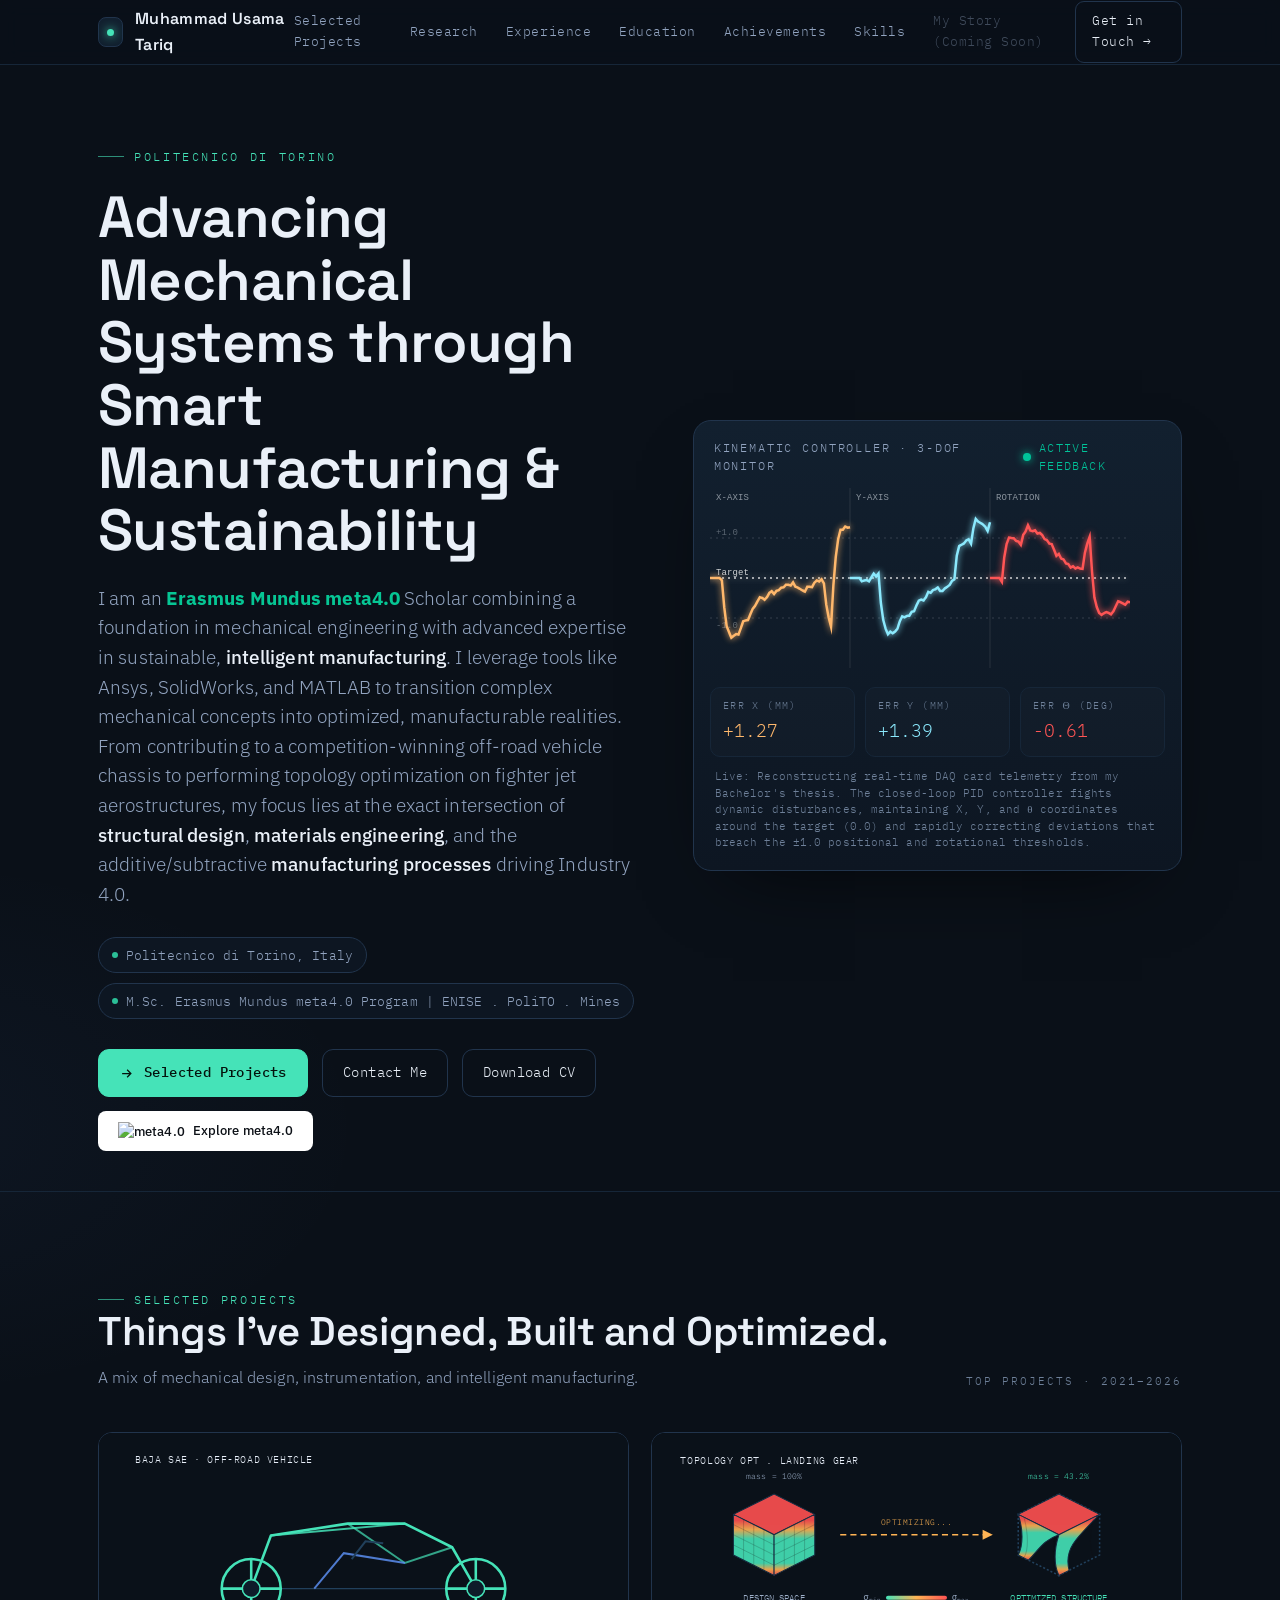
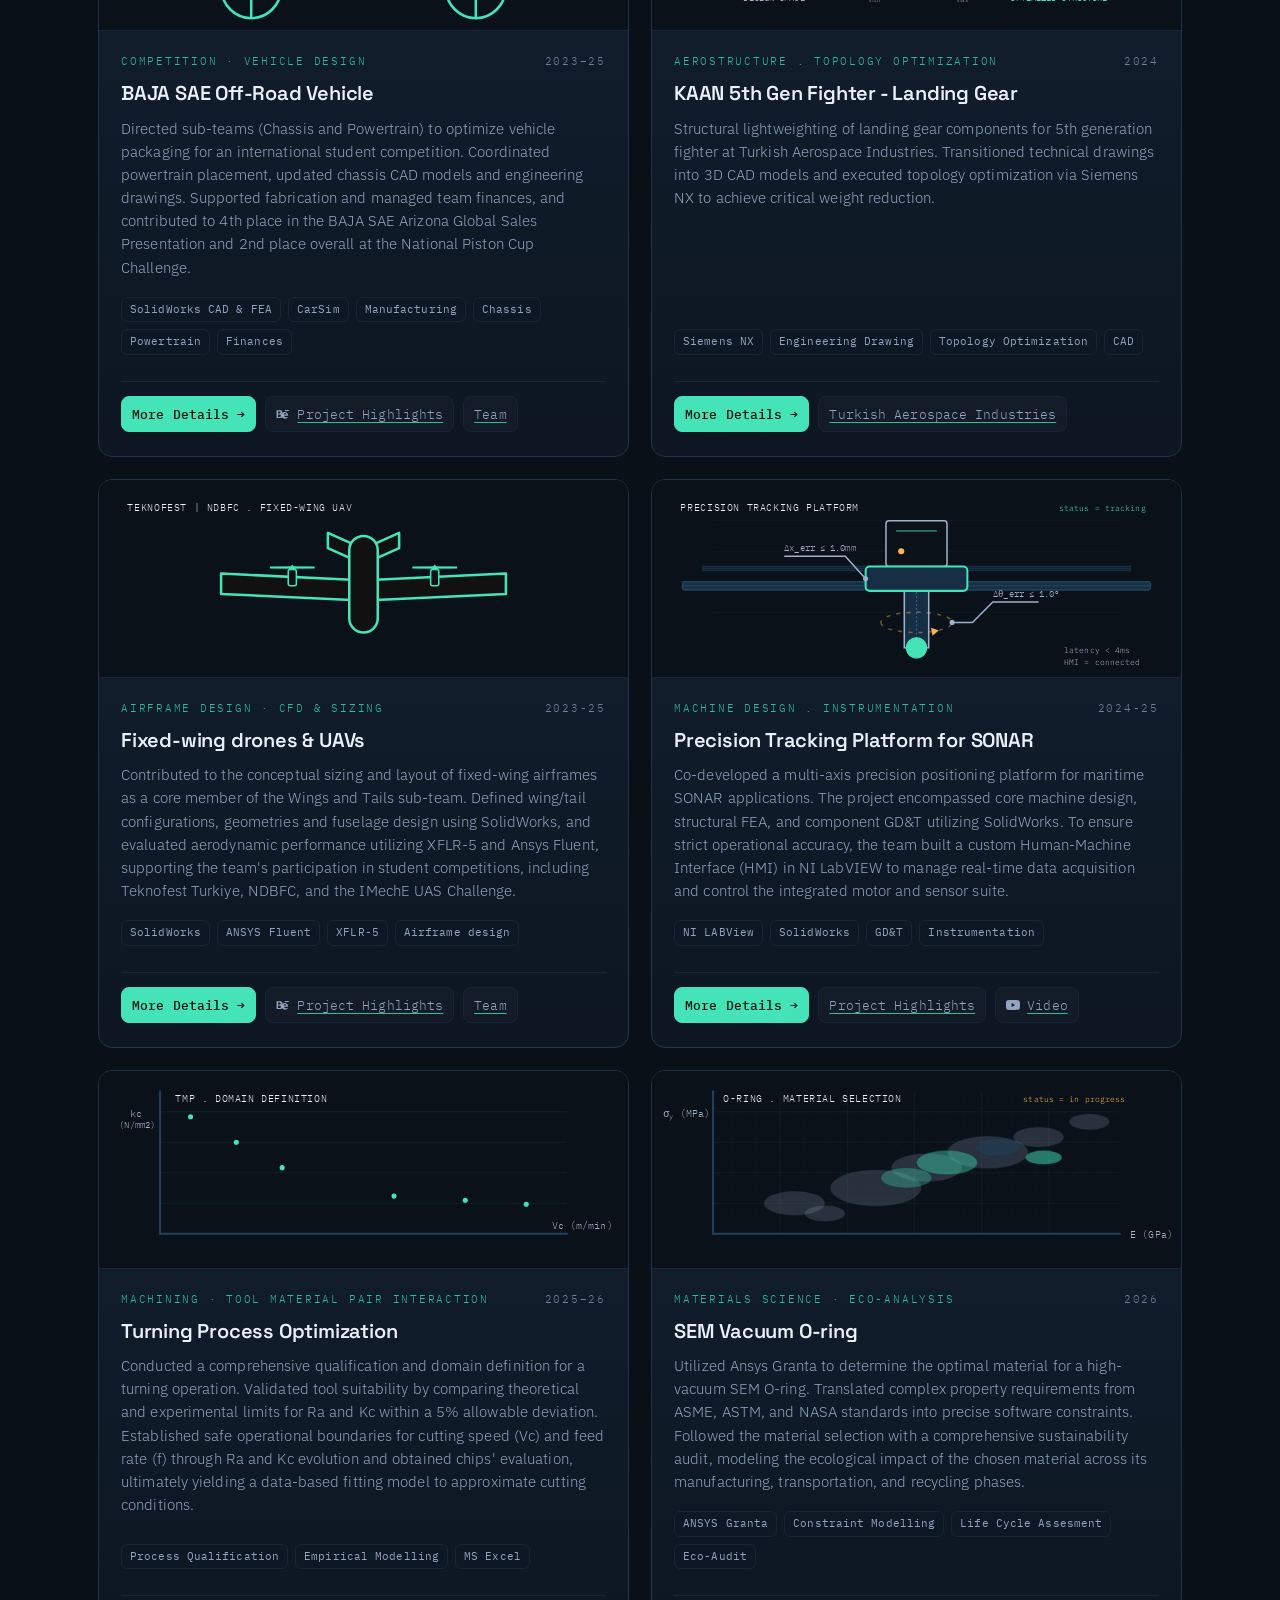
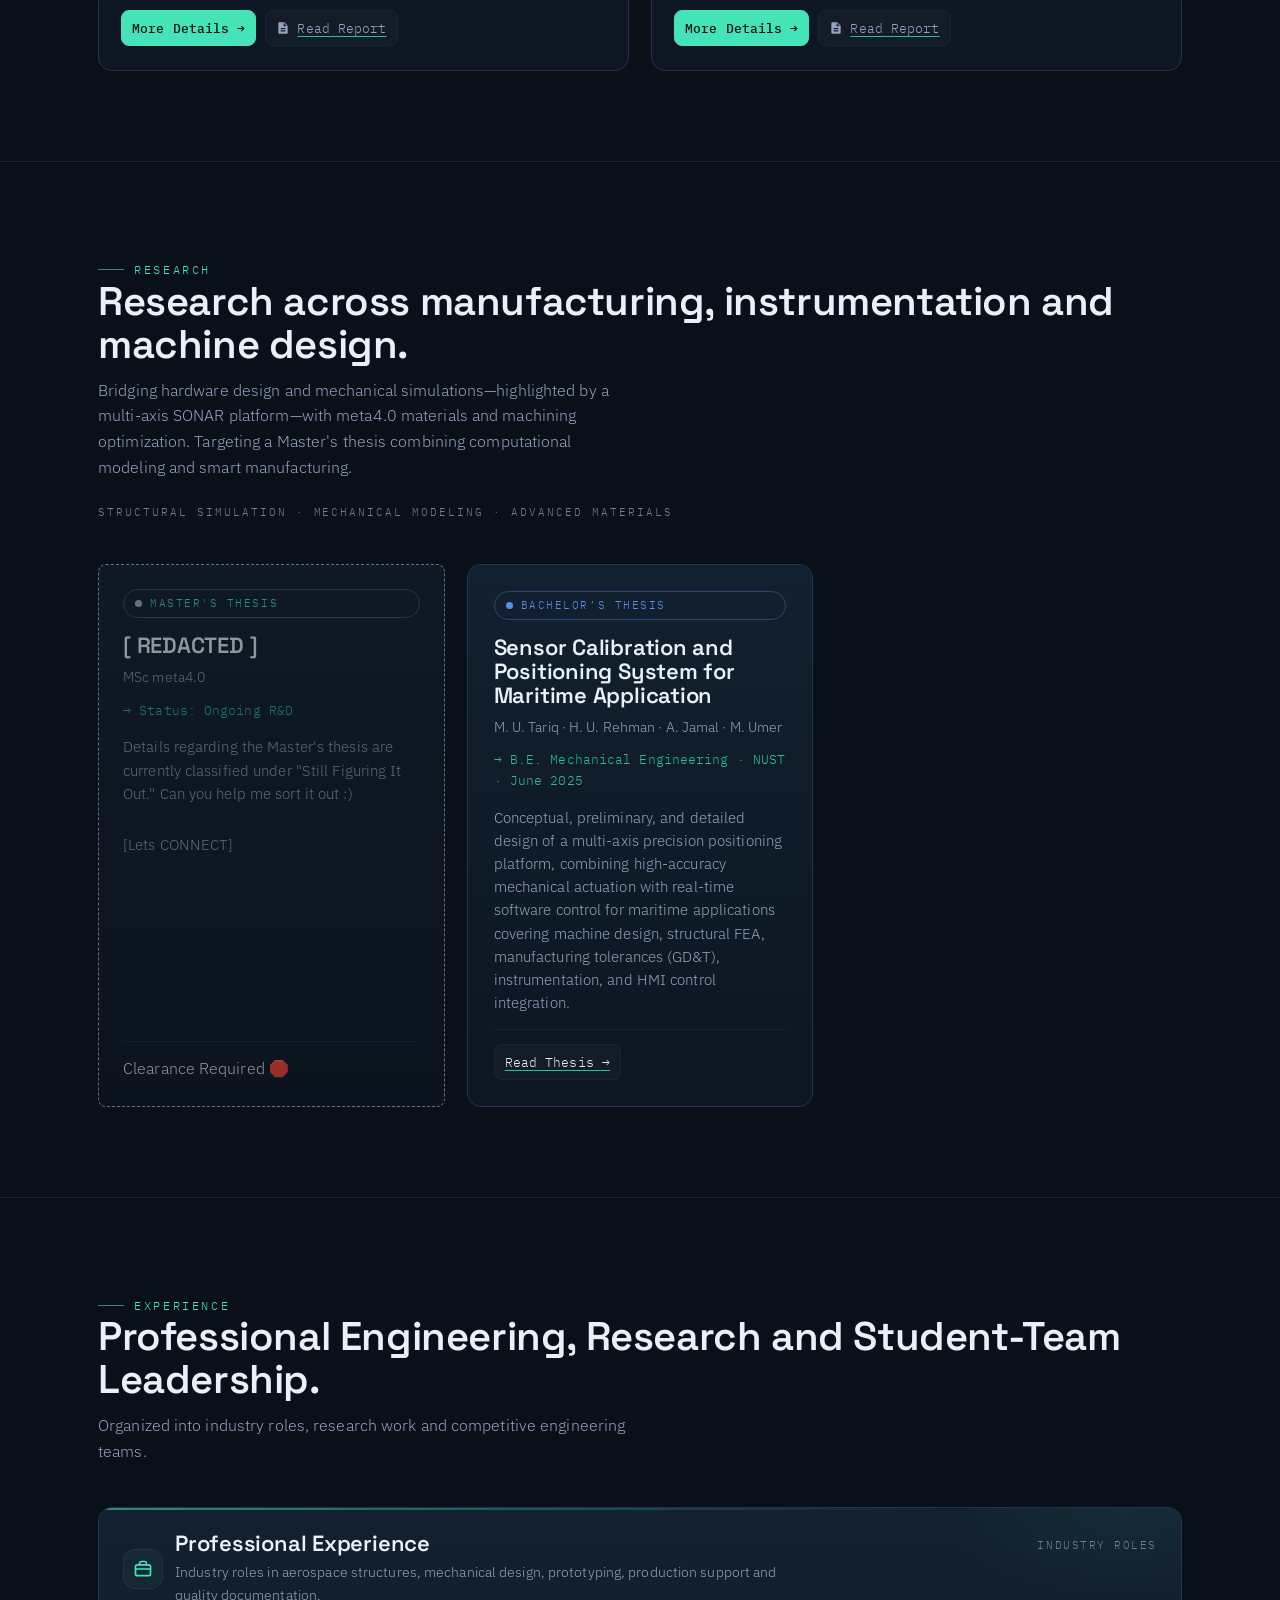
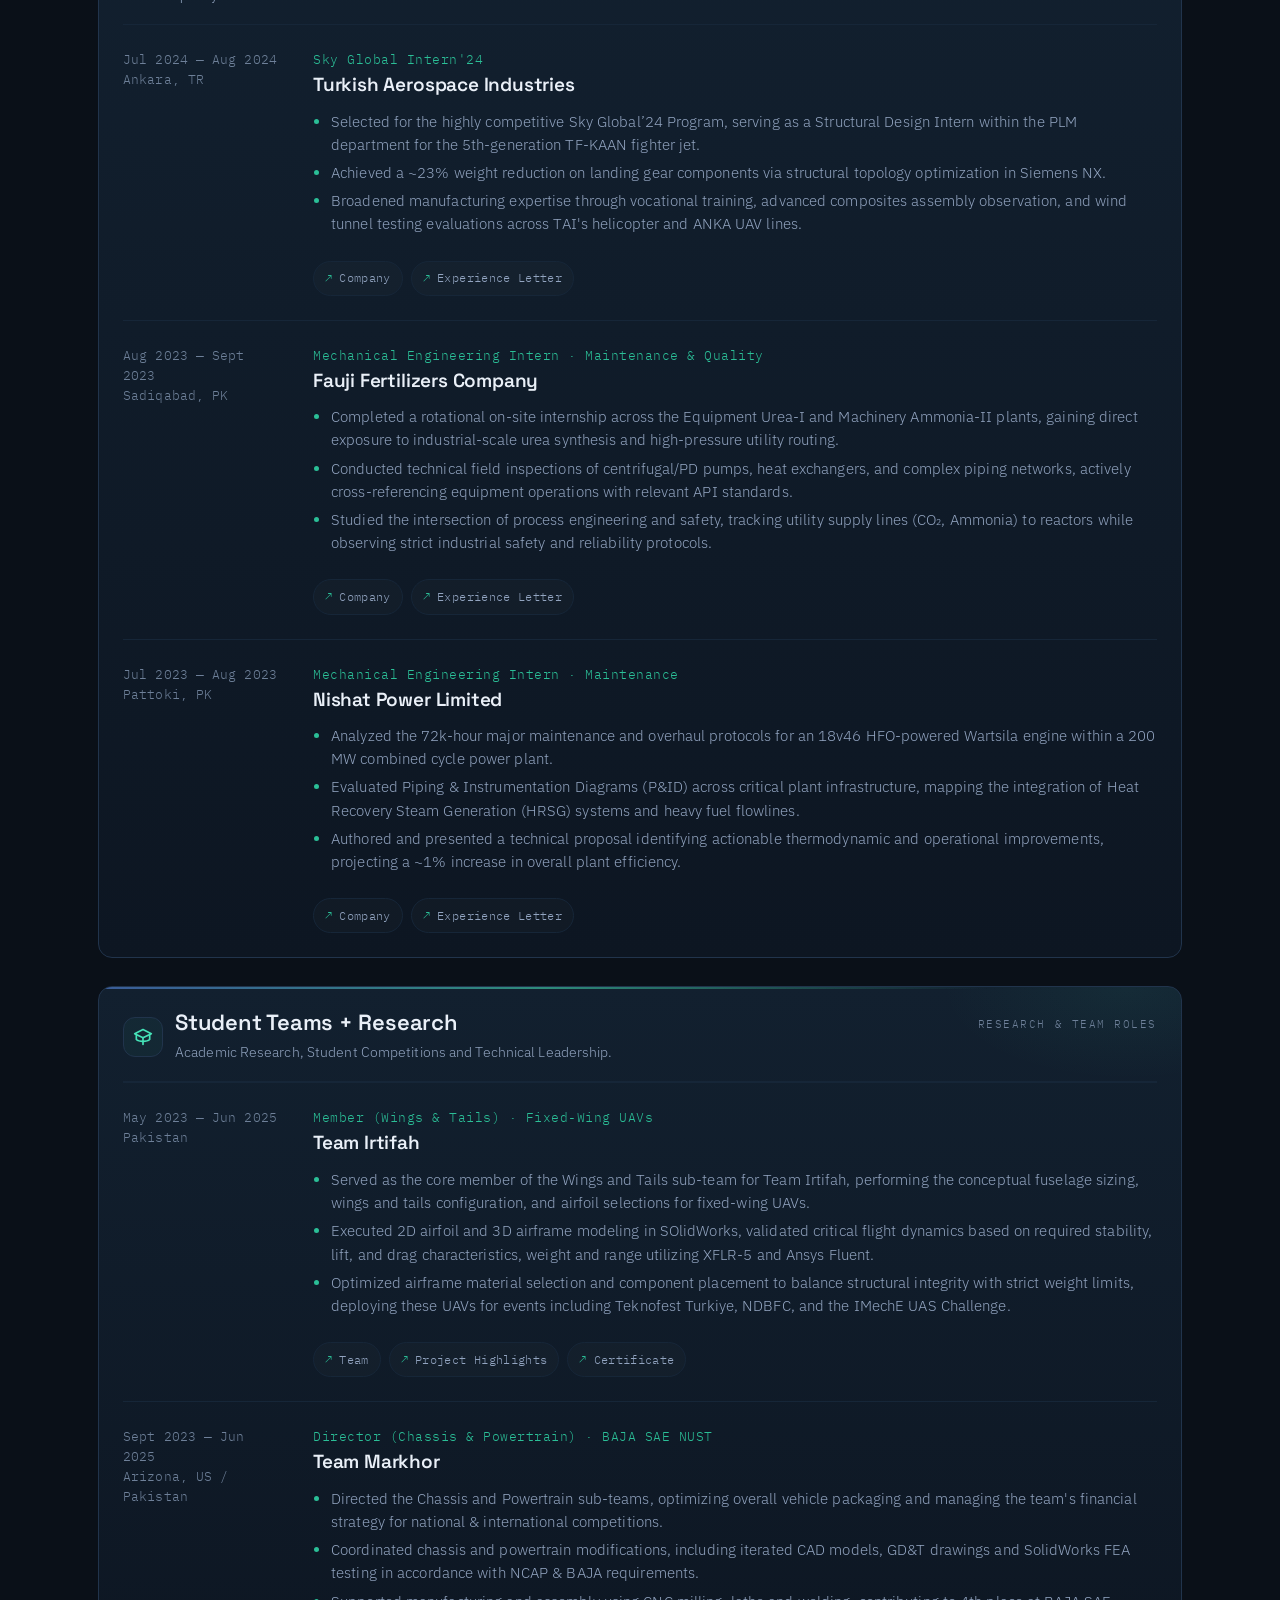
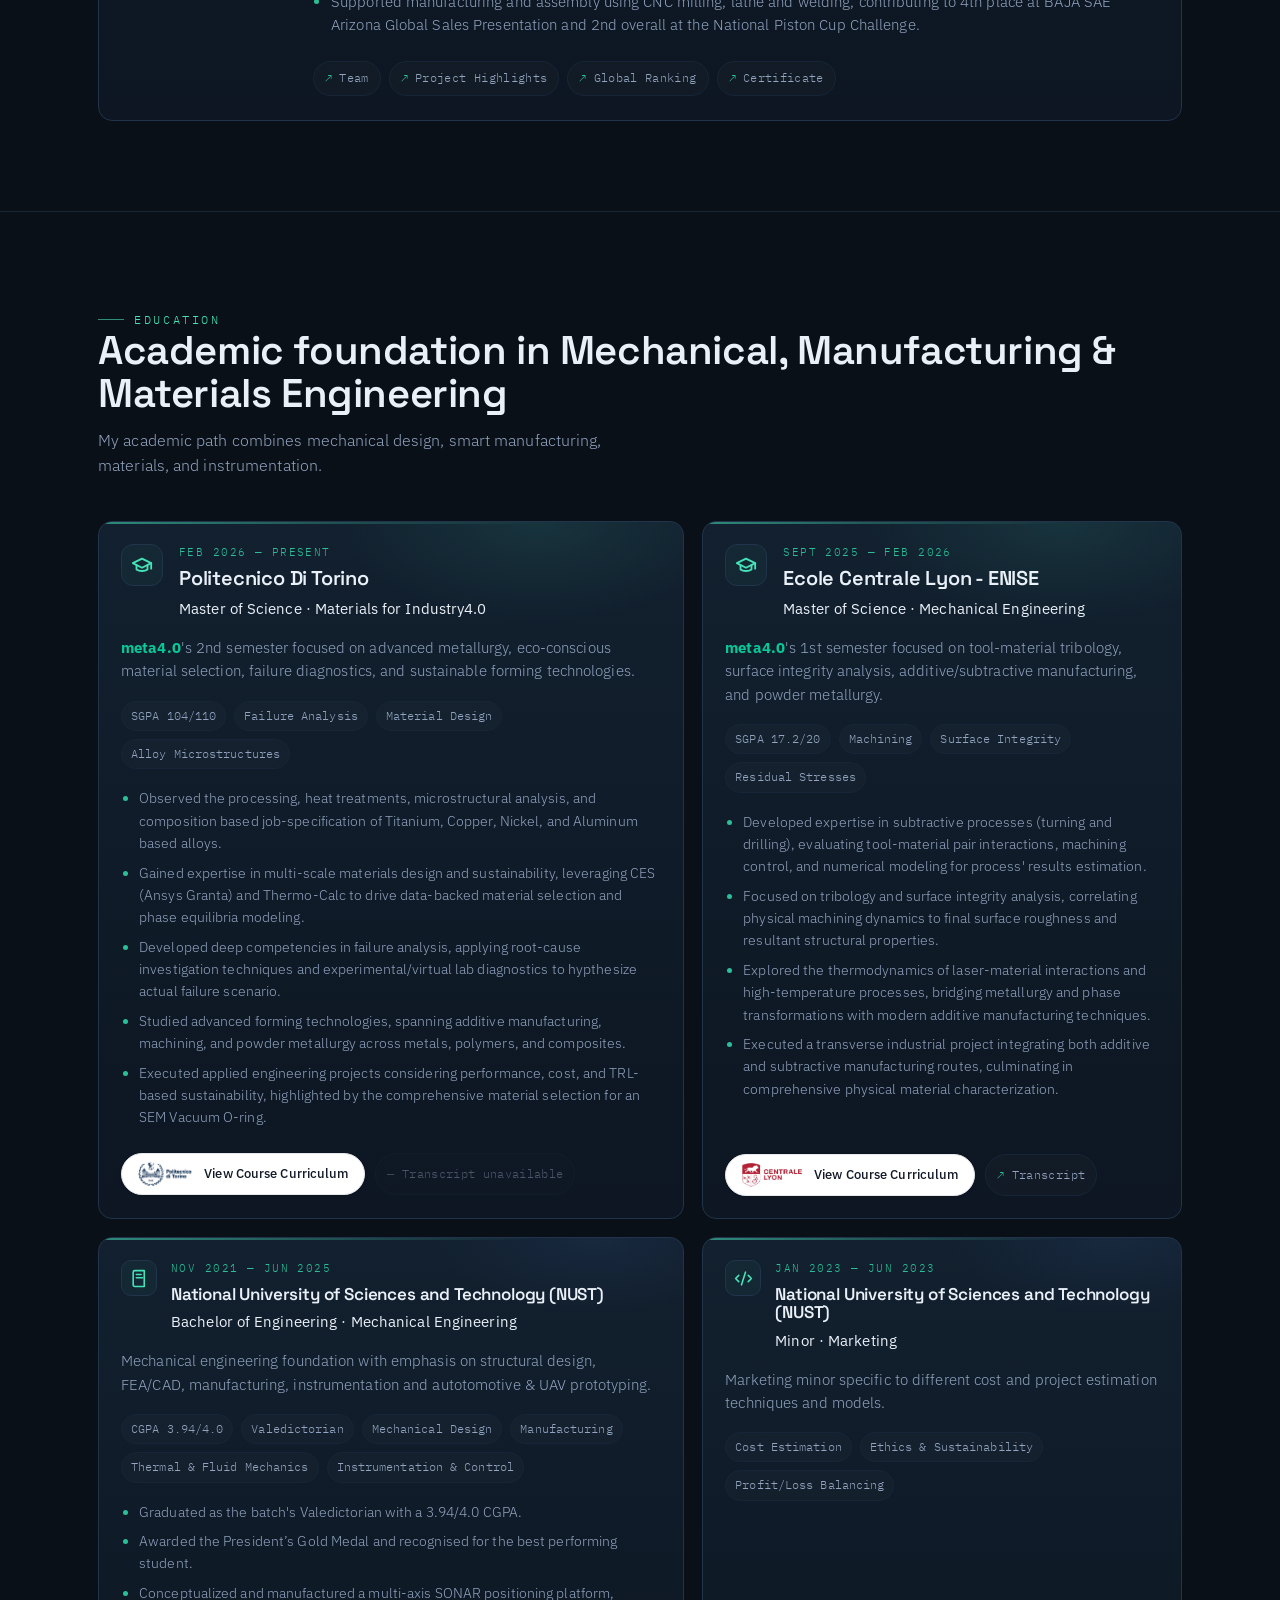
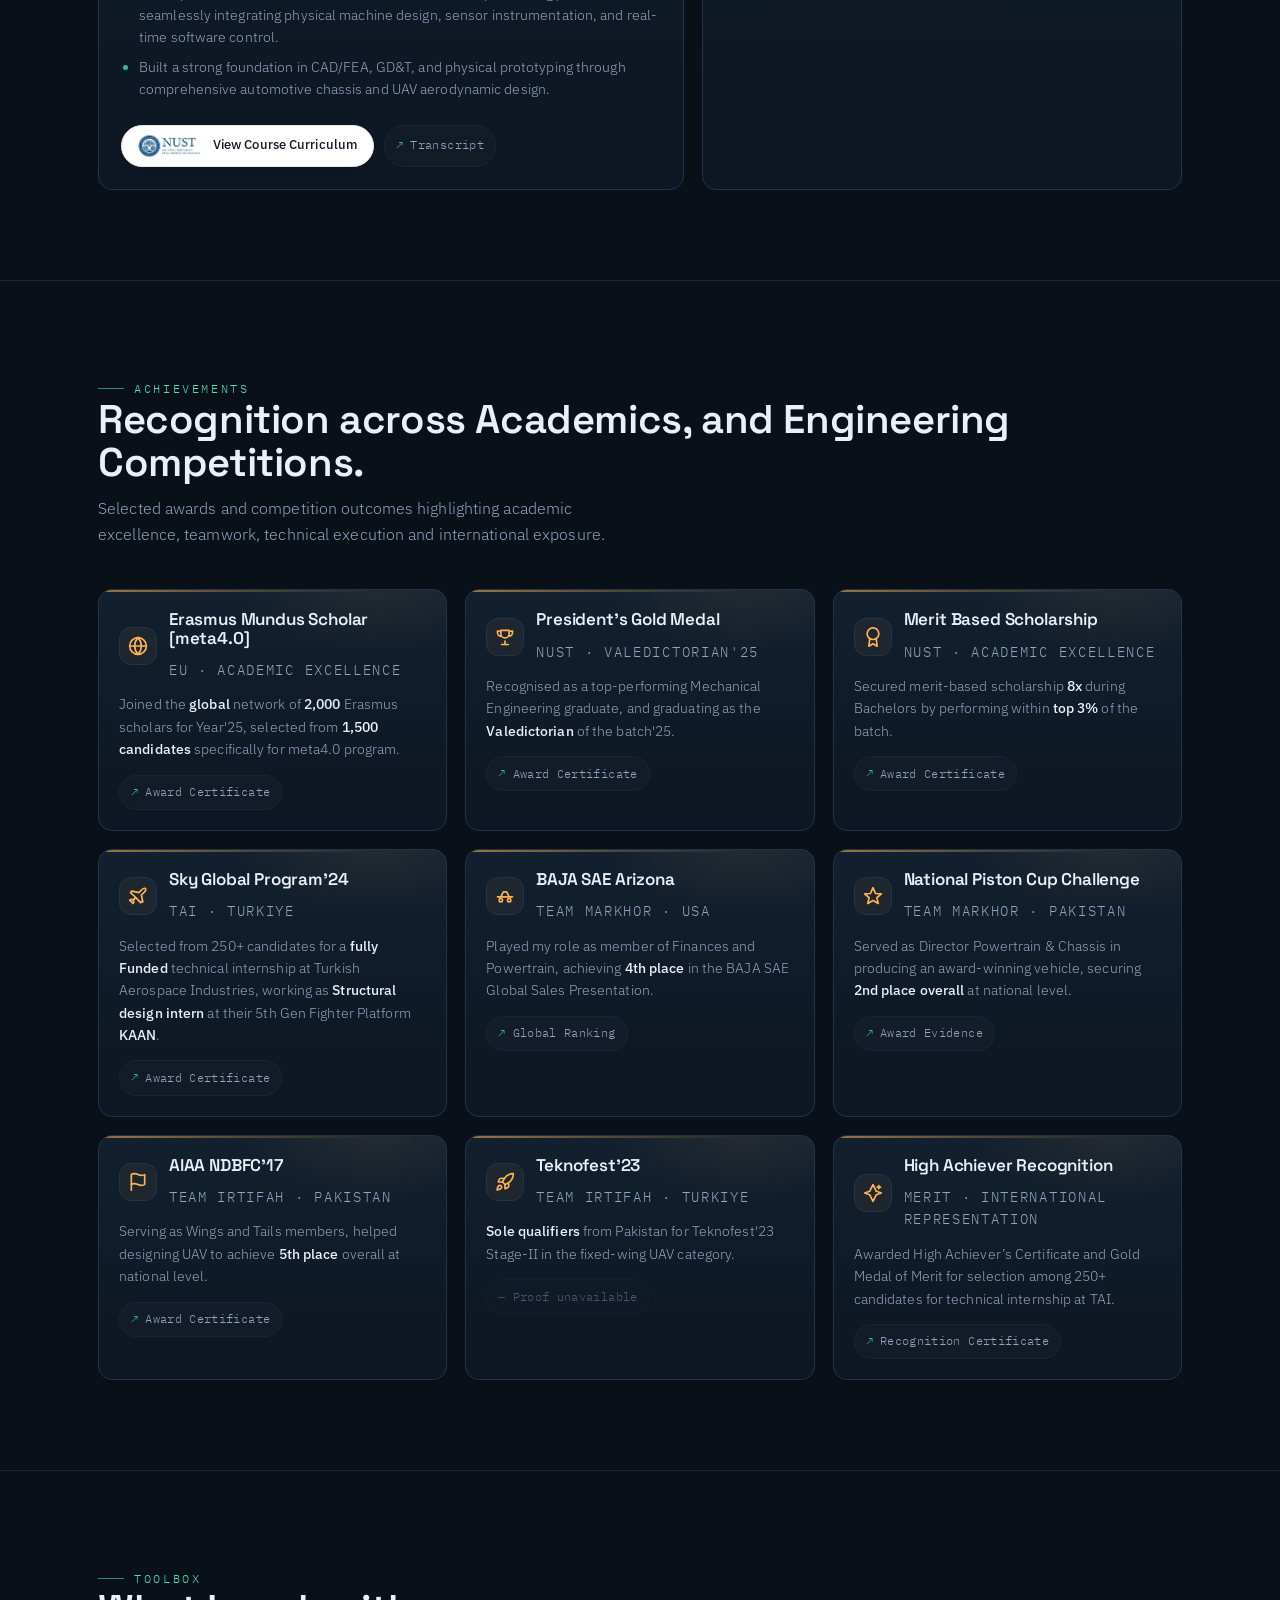
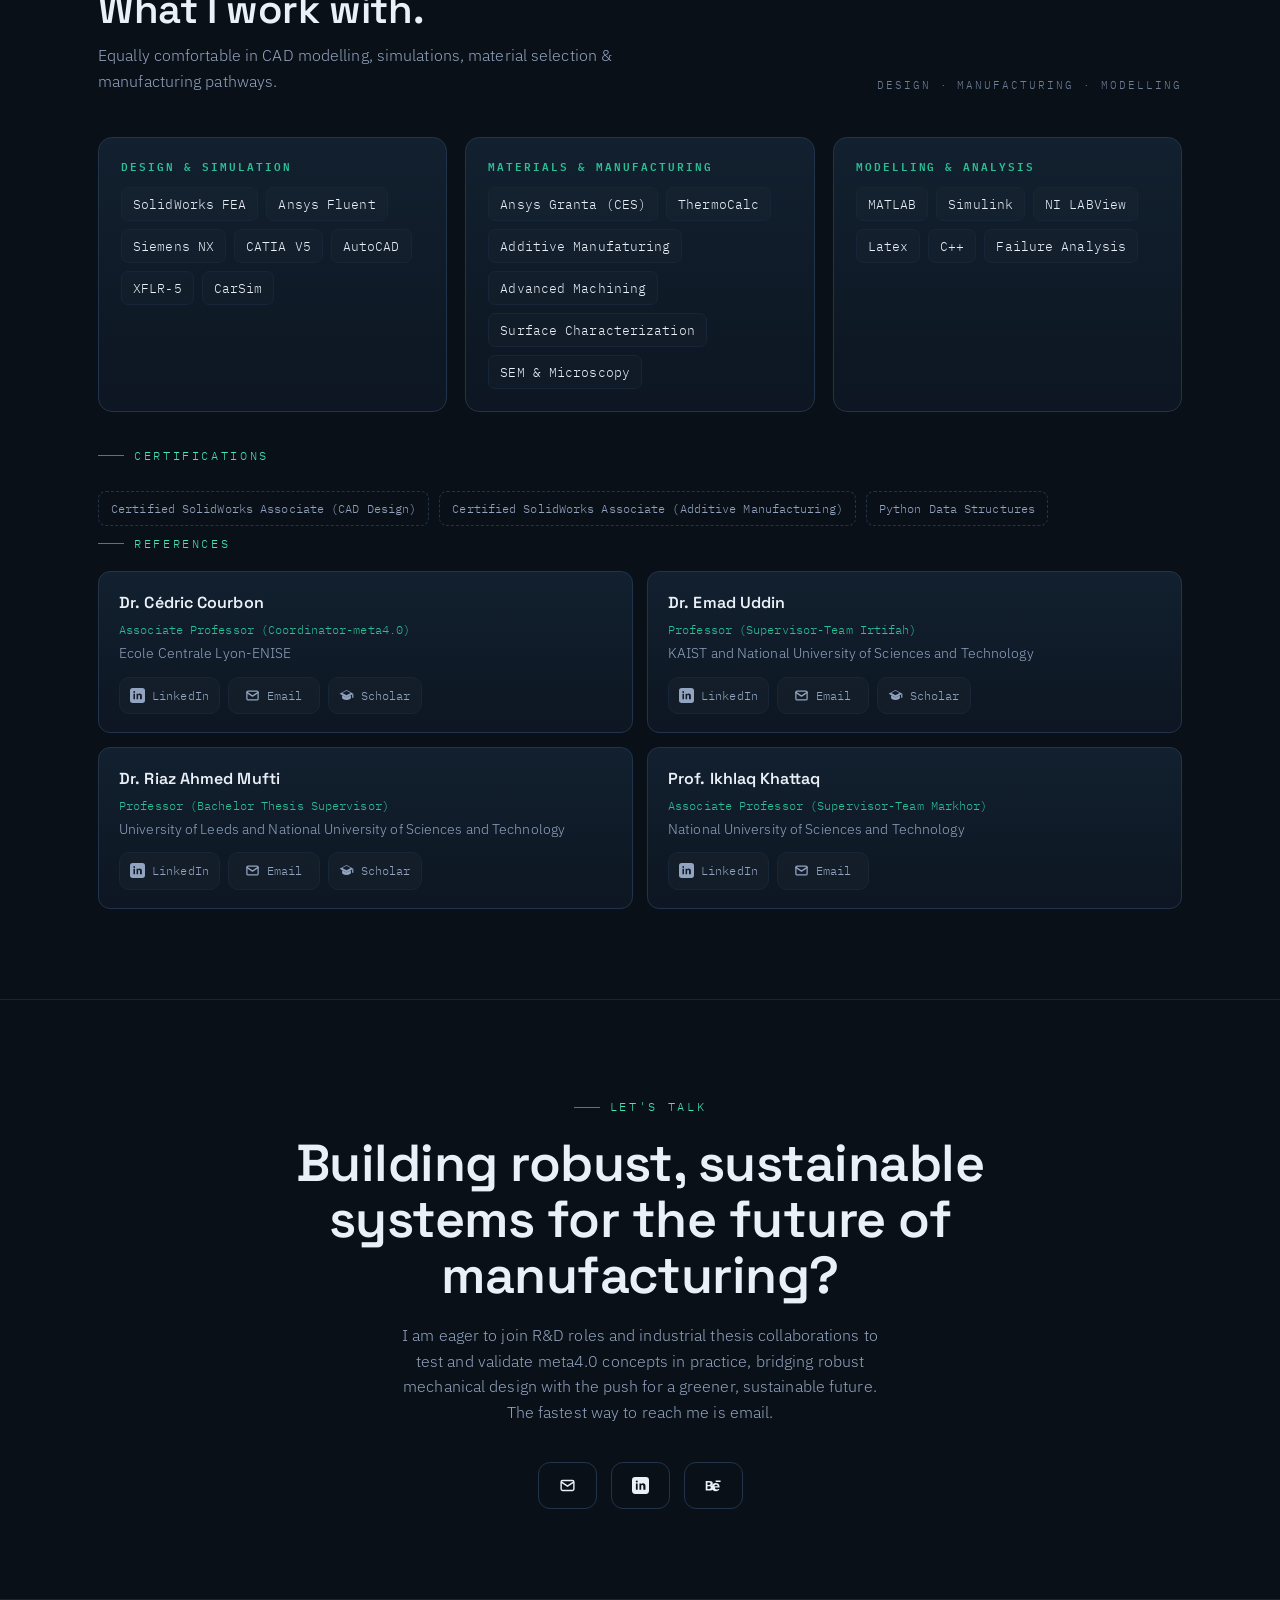
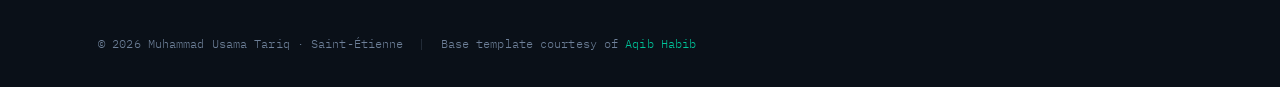
==== commit b9827677: "Small adjustments to index page" ====
--- a/index.html
+++ b/index.html
@@ -684,6 +684,31 @@
   section{padding:64px 0}
 }
 
+.btn-logo {
+  display: inline-flex;
+  align-items: center;
+  gap: 8px;
+  background-color: #ffffff;
+  color: #0d1117; /* Dark text to match your theme */
+  padding: 10px 20px;
+  border-radius: 8px; /* Forces the standard rectangle shape instead of a pill */
+  text-decoration: none;
+  font-weight: 500;
+  font-size: 0.8rem;
+  transition: opacity 0.2s ease;
+  border: none;
+}
+
+.btn-logo img {
+  height: 18px; /* Keeps the logo scaled perfectly inline with the text */
+  width: auto;
+}
+
+.btn-logo:hover {
+  opacity: 0.85;
+}
+
+
 /* White Pill Button Styles */
 .pill-btn {
       display: inline-flex;
@@ -774,10 +799,10 @@
           </a>
           <a class="btn ghost" href="#contact">Contact Me</a>
           <a class="btn ghost" href="assets/documents/Muhammad_Usama_Tariq (Resume_Aug26).pdf">Download CV</a>
-          <a href="https://www.master-meta4-0.eu/" target="_blank" rel="noopener" class="pill-btn" style="margin-right: 10px;">
-          <img src="assets/meta-logo.png" alt="Polito Logo" class="pill-logo" />
-            Explore meta4.0
-          </a>
+
+            <a class="btn-logo" href="LINK_TO_META4" target="_blank" rel="noopener">
+            <img src="assets/meta-logo.png" alt="meta4.0">Explore meta4.0
+            </a>
         </div>
       </div>
 
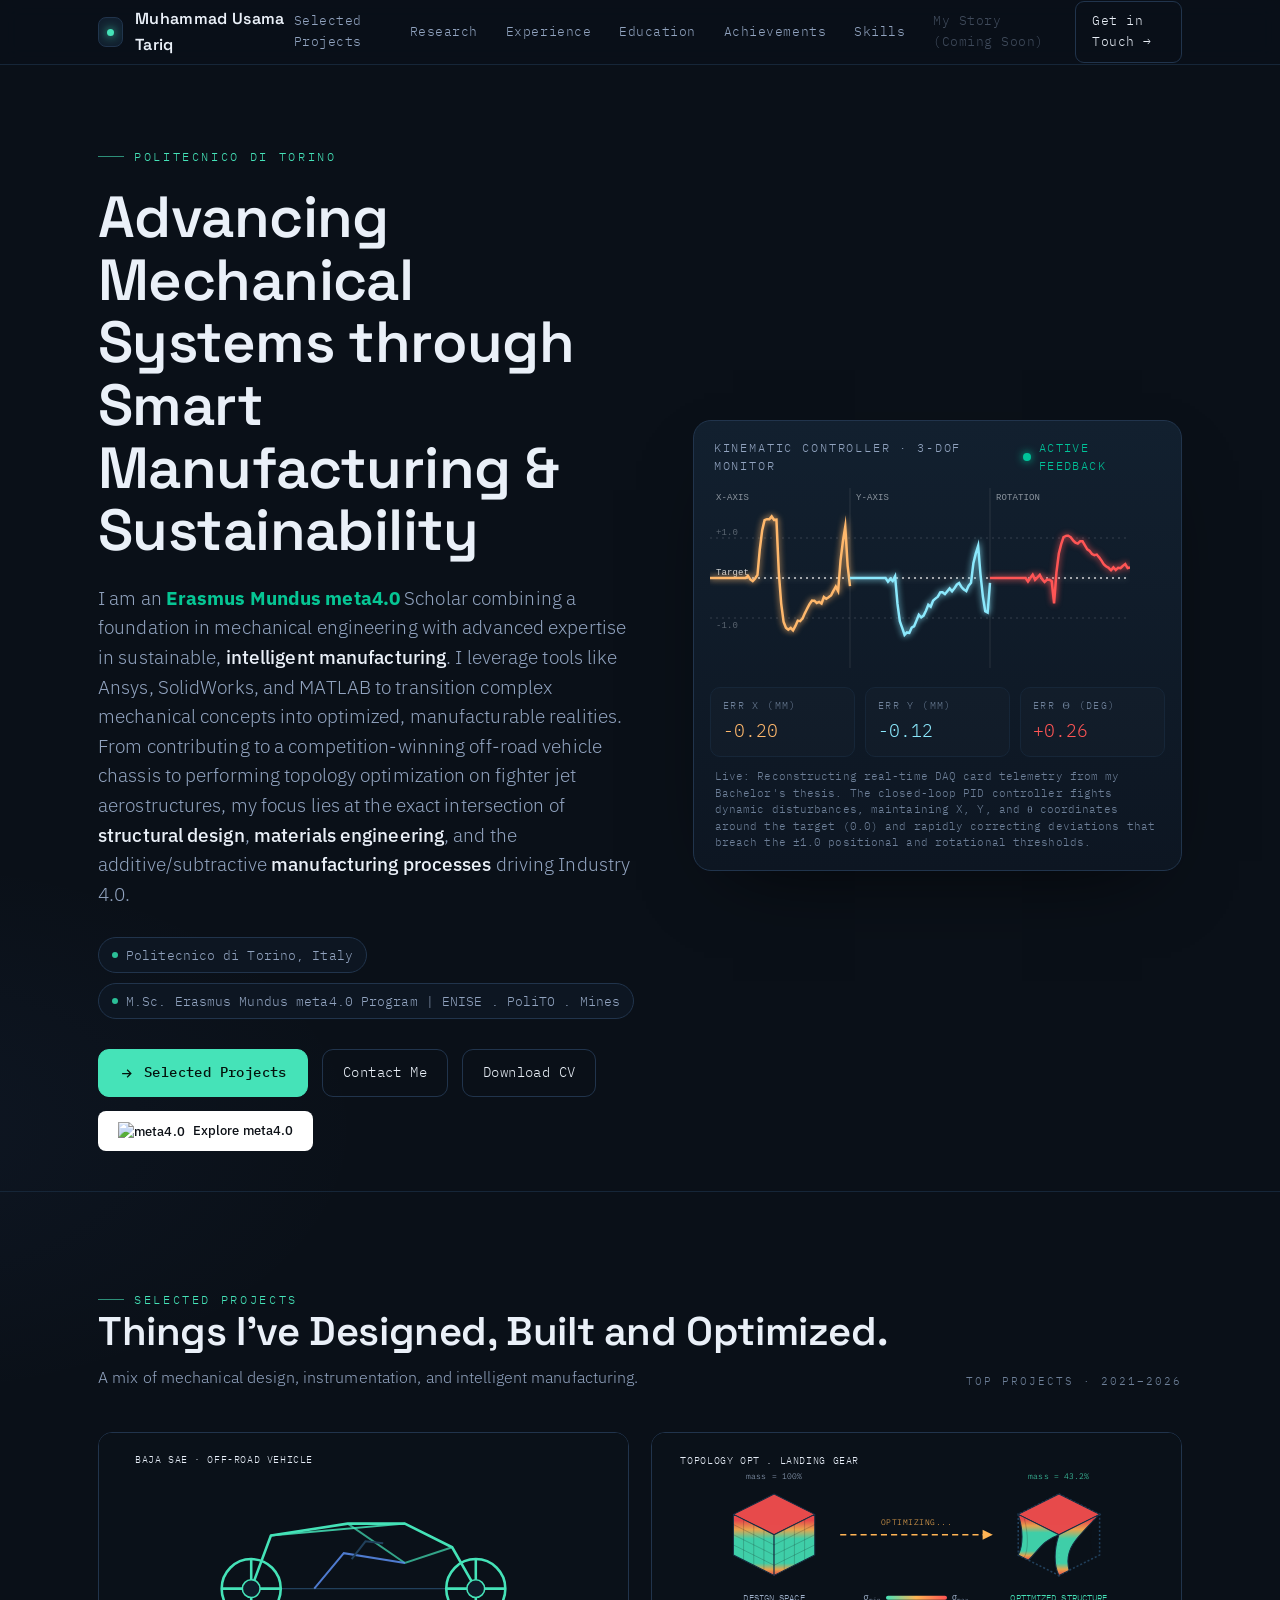
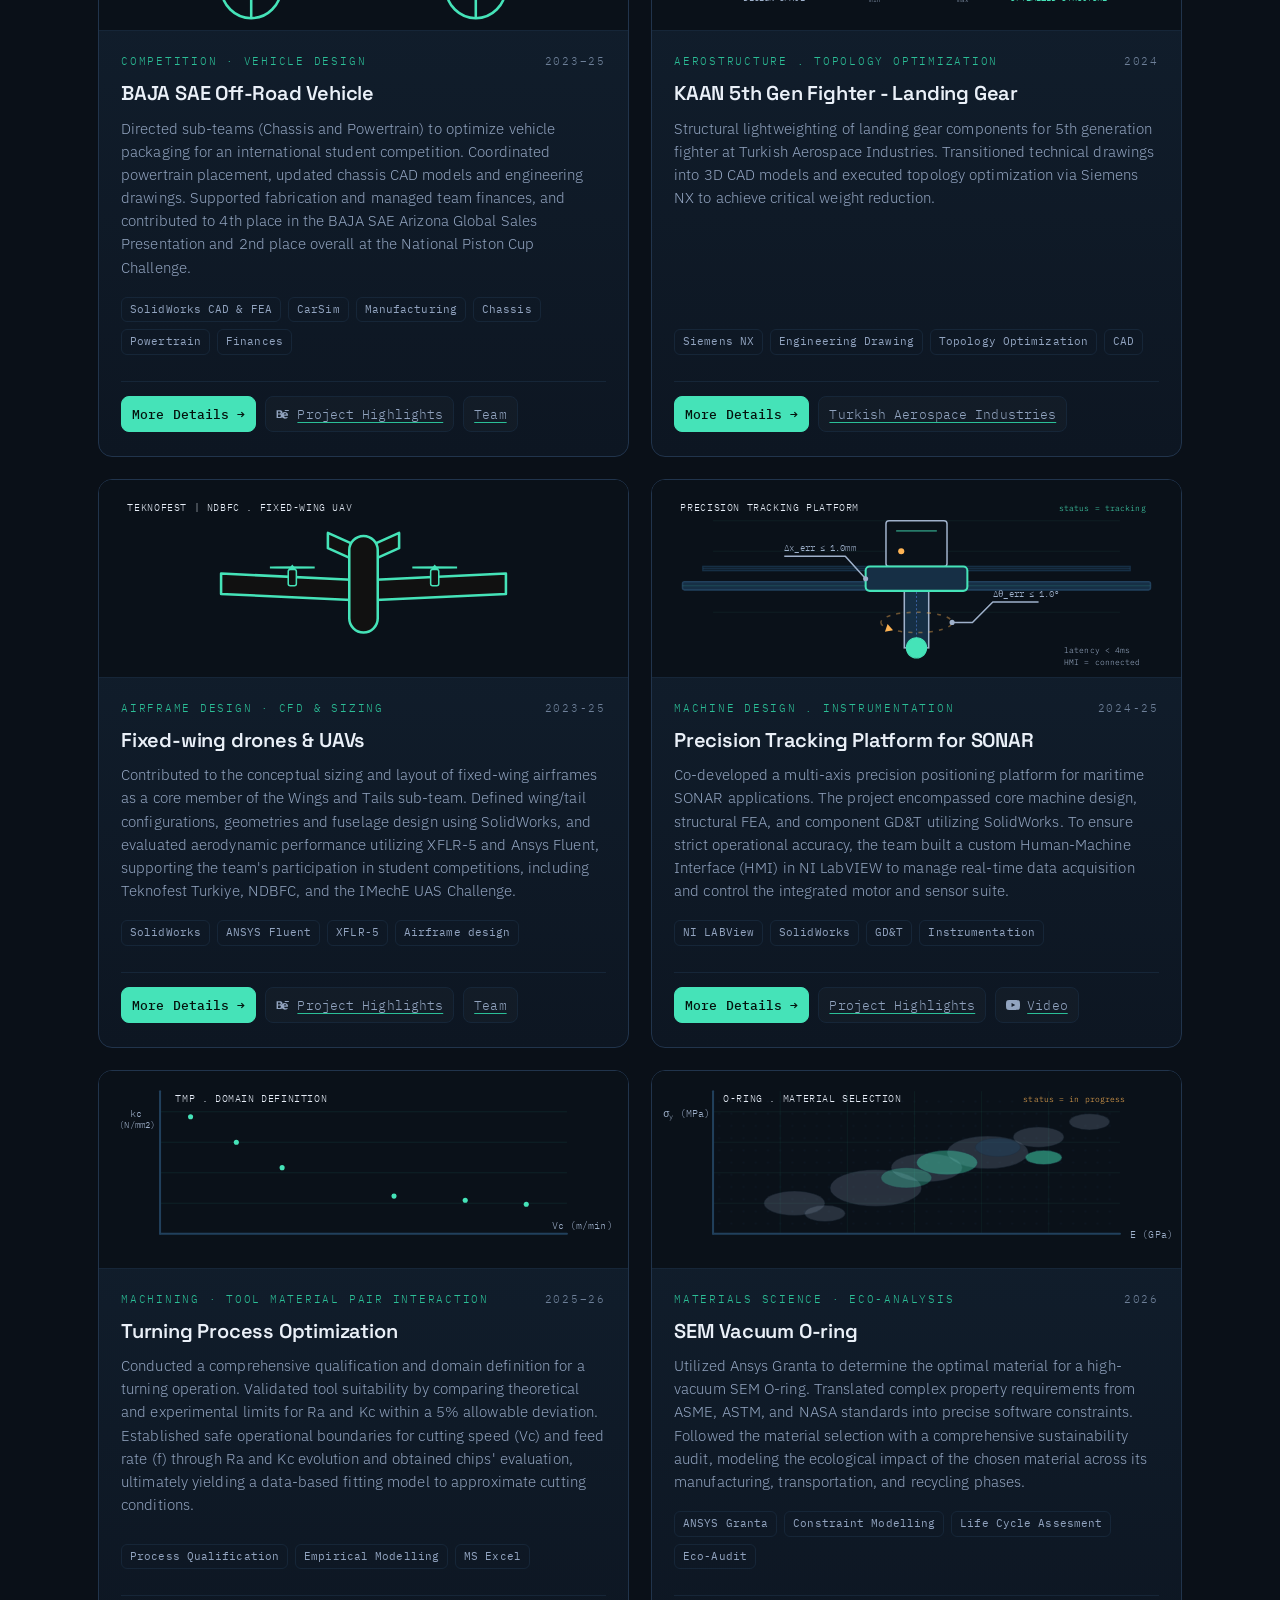
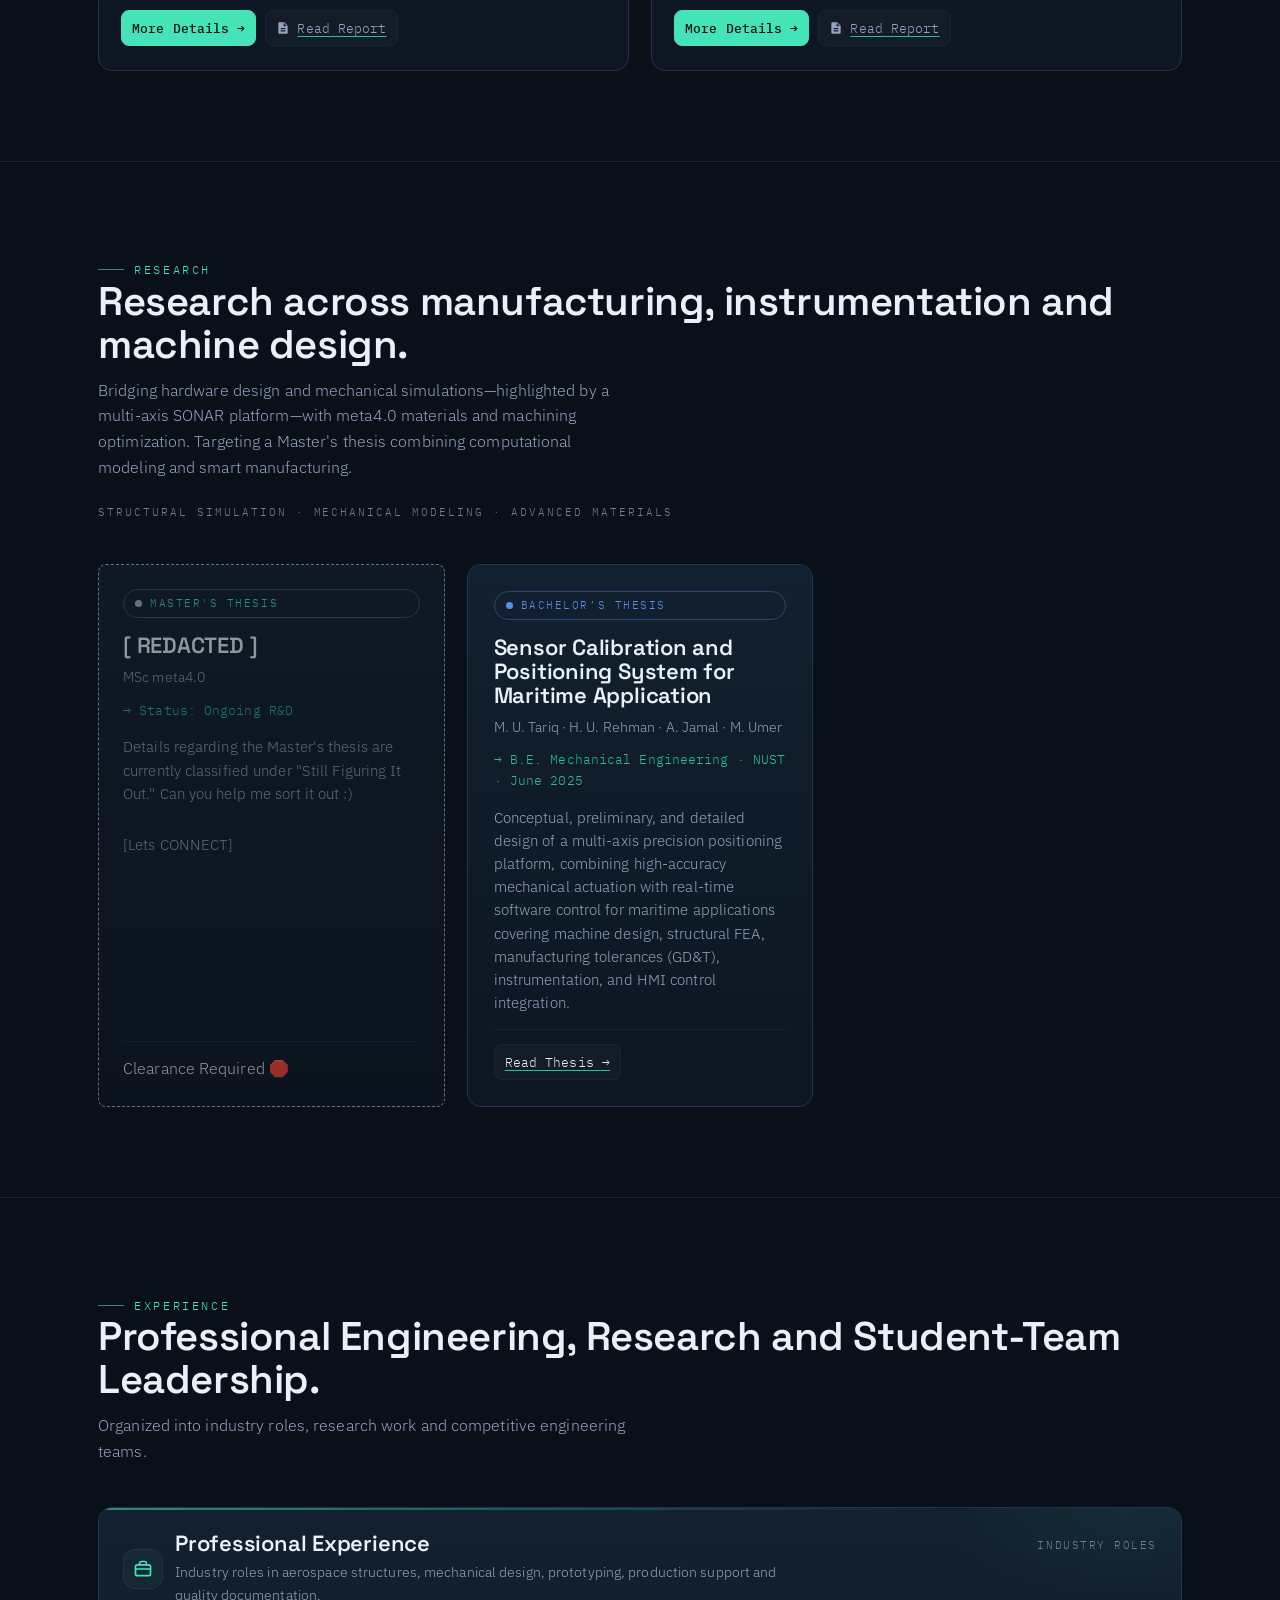
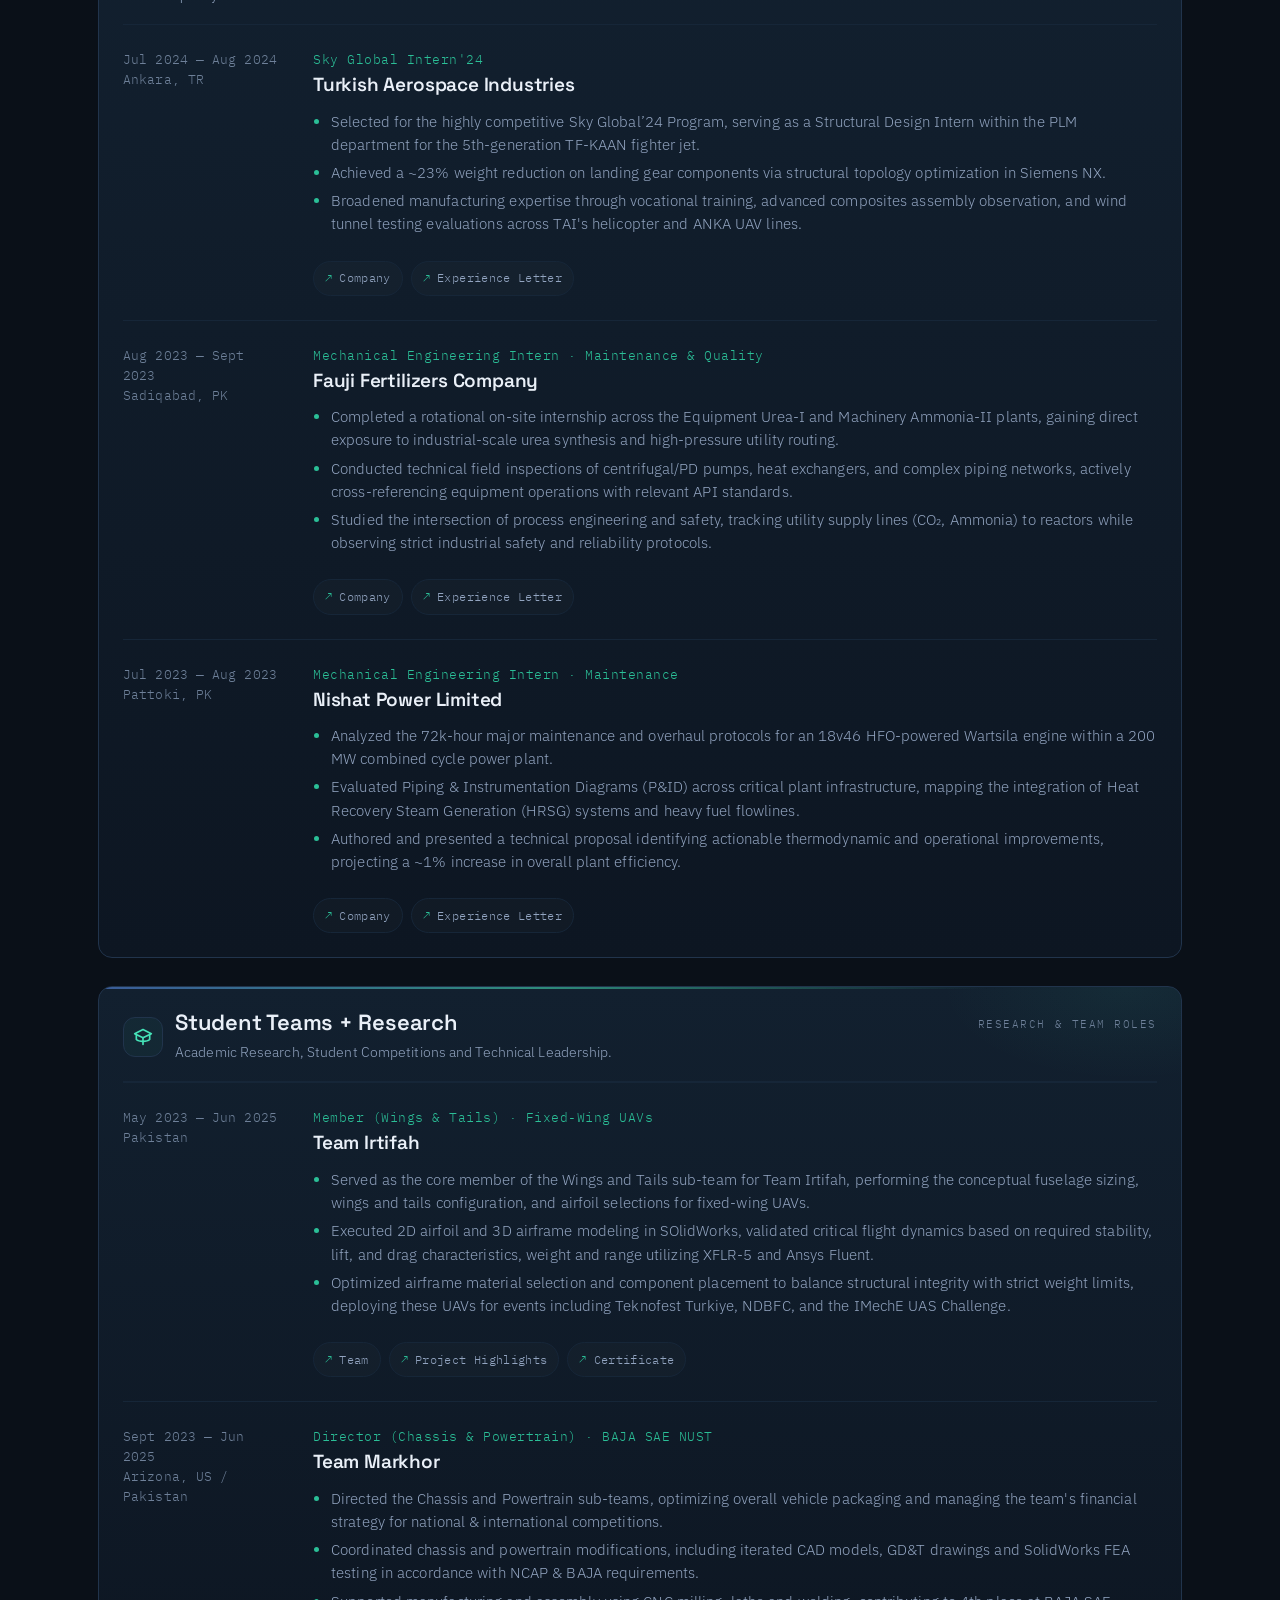
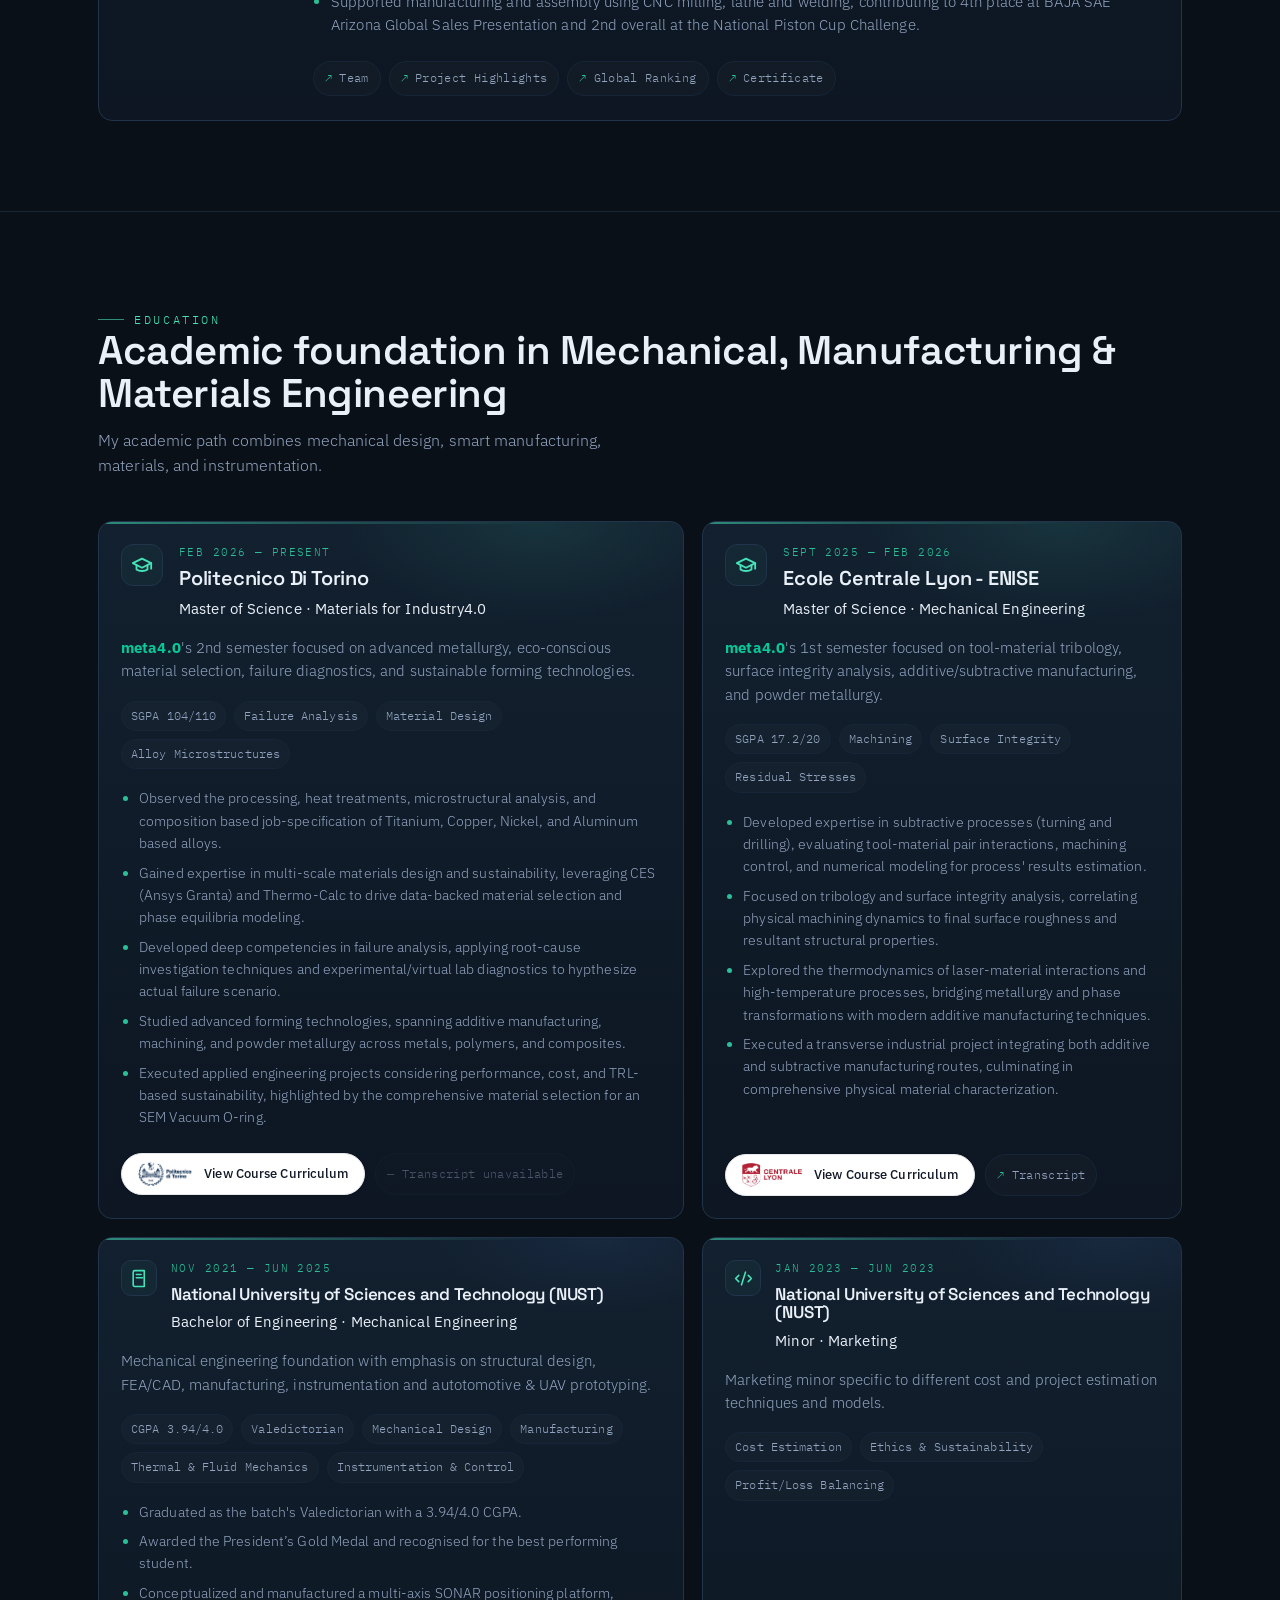
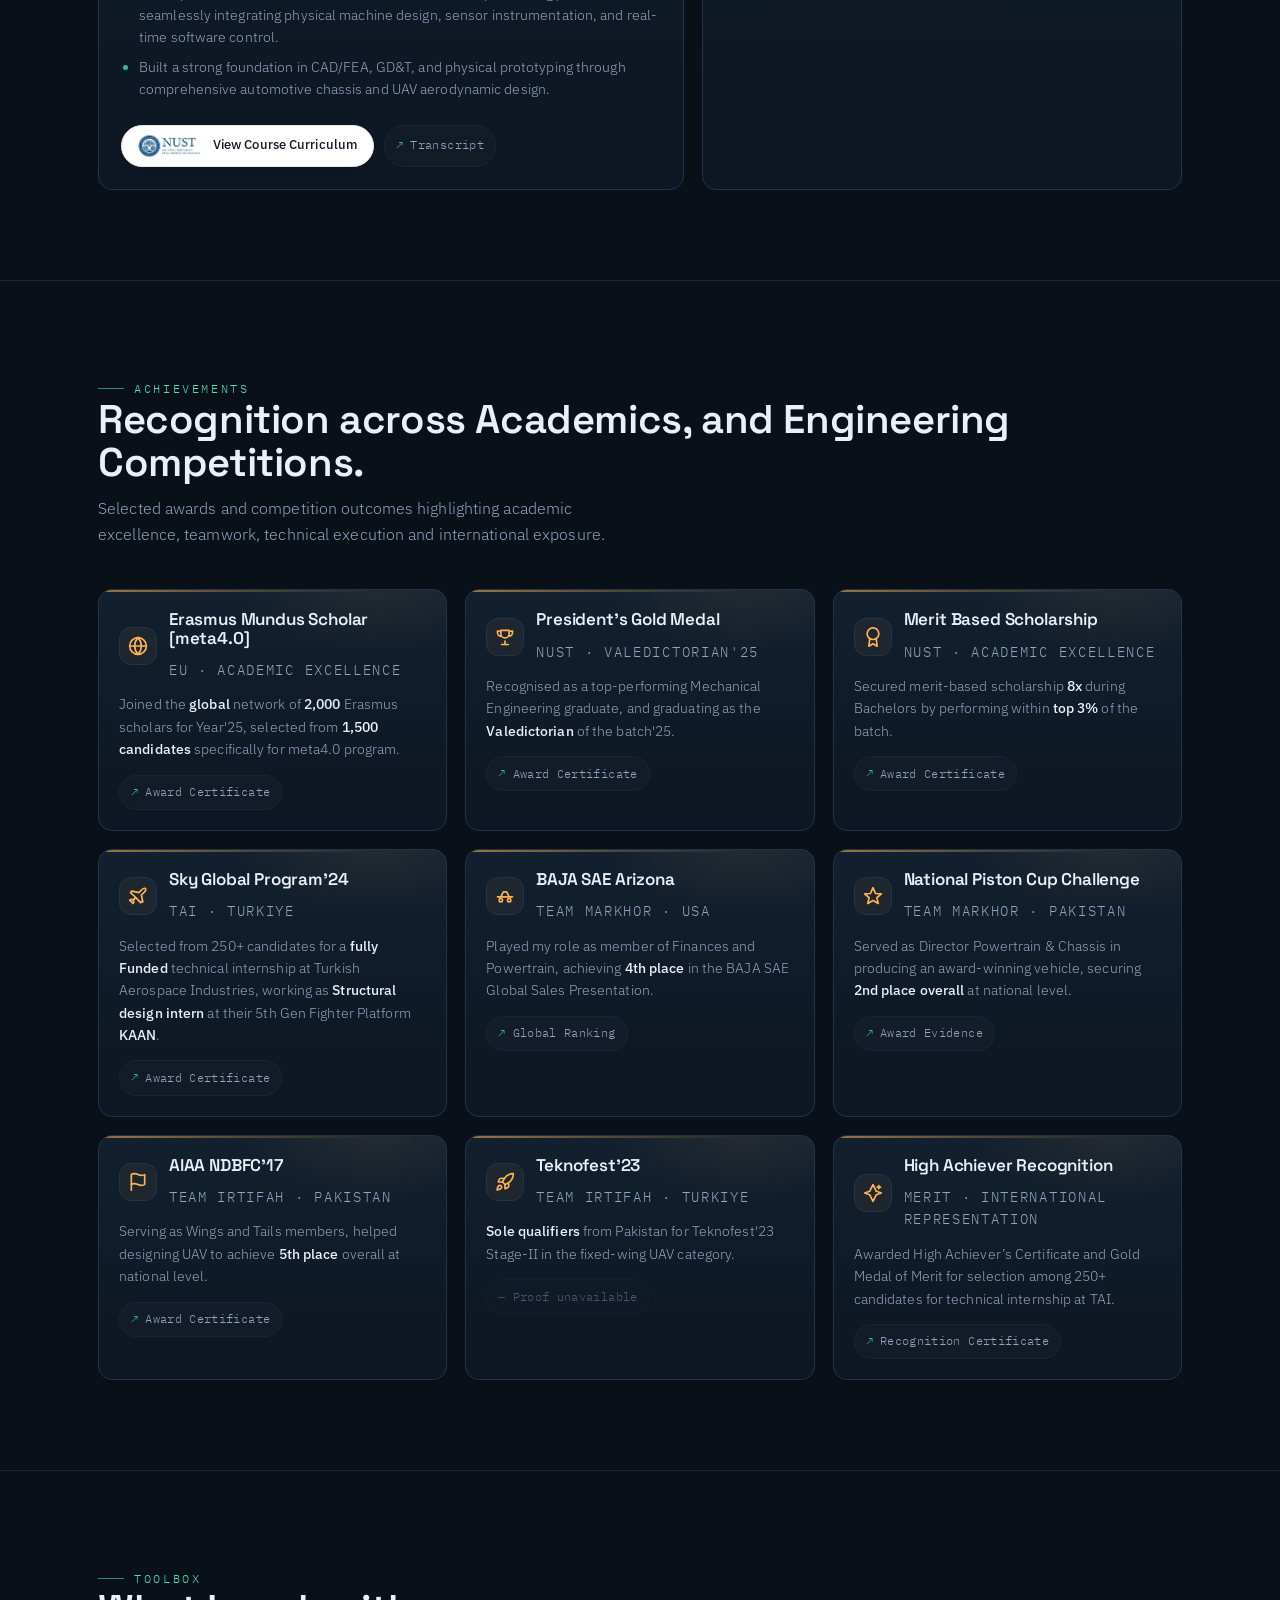
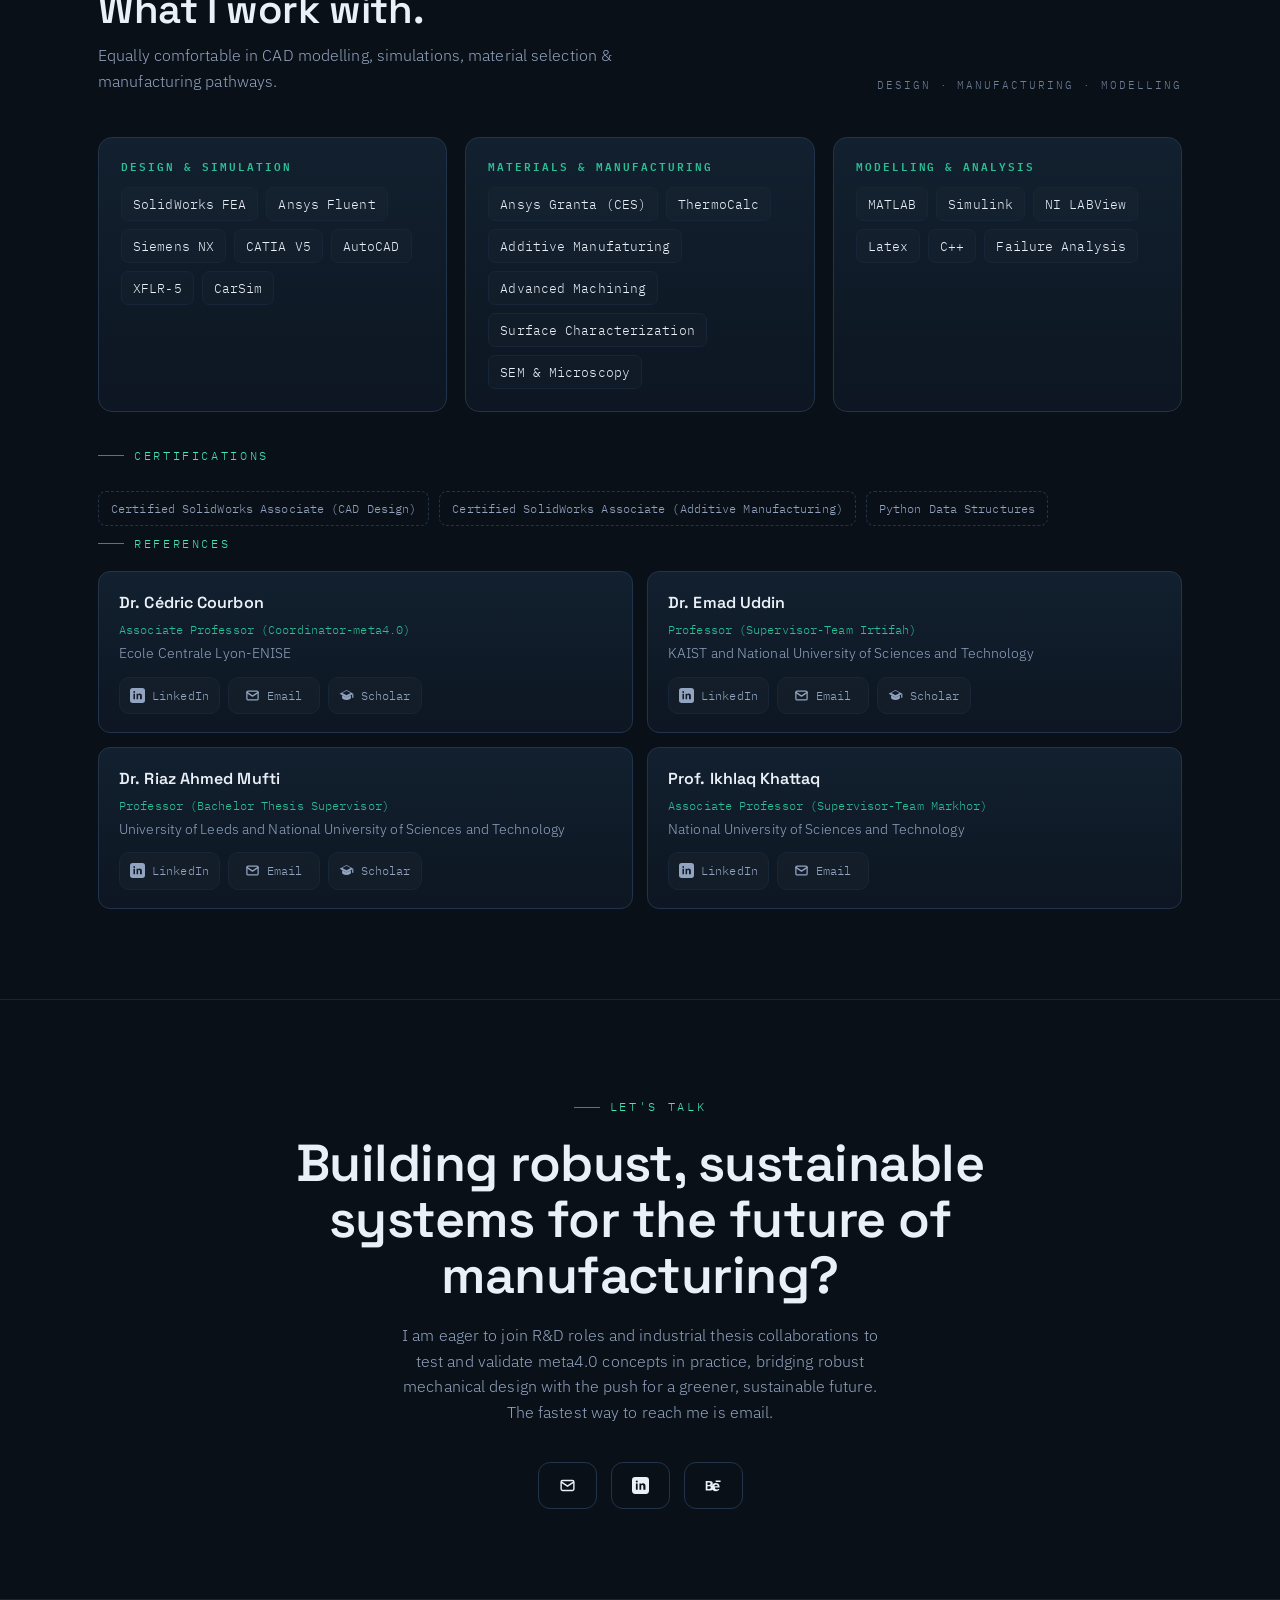
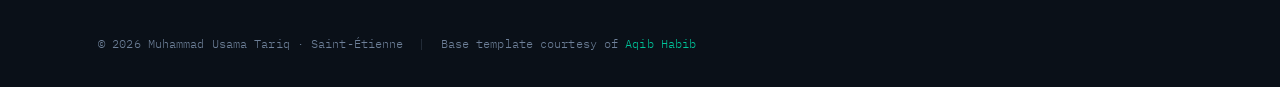
==== commit ef59852c: "Small adjustments to index page" ====
--- a/index.html
+++ b/index.html
@@ -800,7 +800,7 @@
           <a class="btn ghost" href="#contact">Contact Me</a>
           <a class="btn ghost" href="assets/documents/Muhammad_Usama_Tariq (Resume_Aug26).pdf">Download CV</a>
 
-            <a class="btn-logo" href="LINK_TO_META4" target="_blank" rel="noopener">
+            <a class="btn-logo" href="https://www.master-meta4-0.eu/" target="_blank" rel="noopener">
             <img src="assets/meta-logo.png" alt="meta4.0">Explore meta4.0
             </a>
         </div>
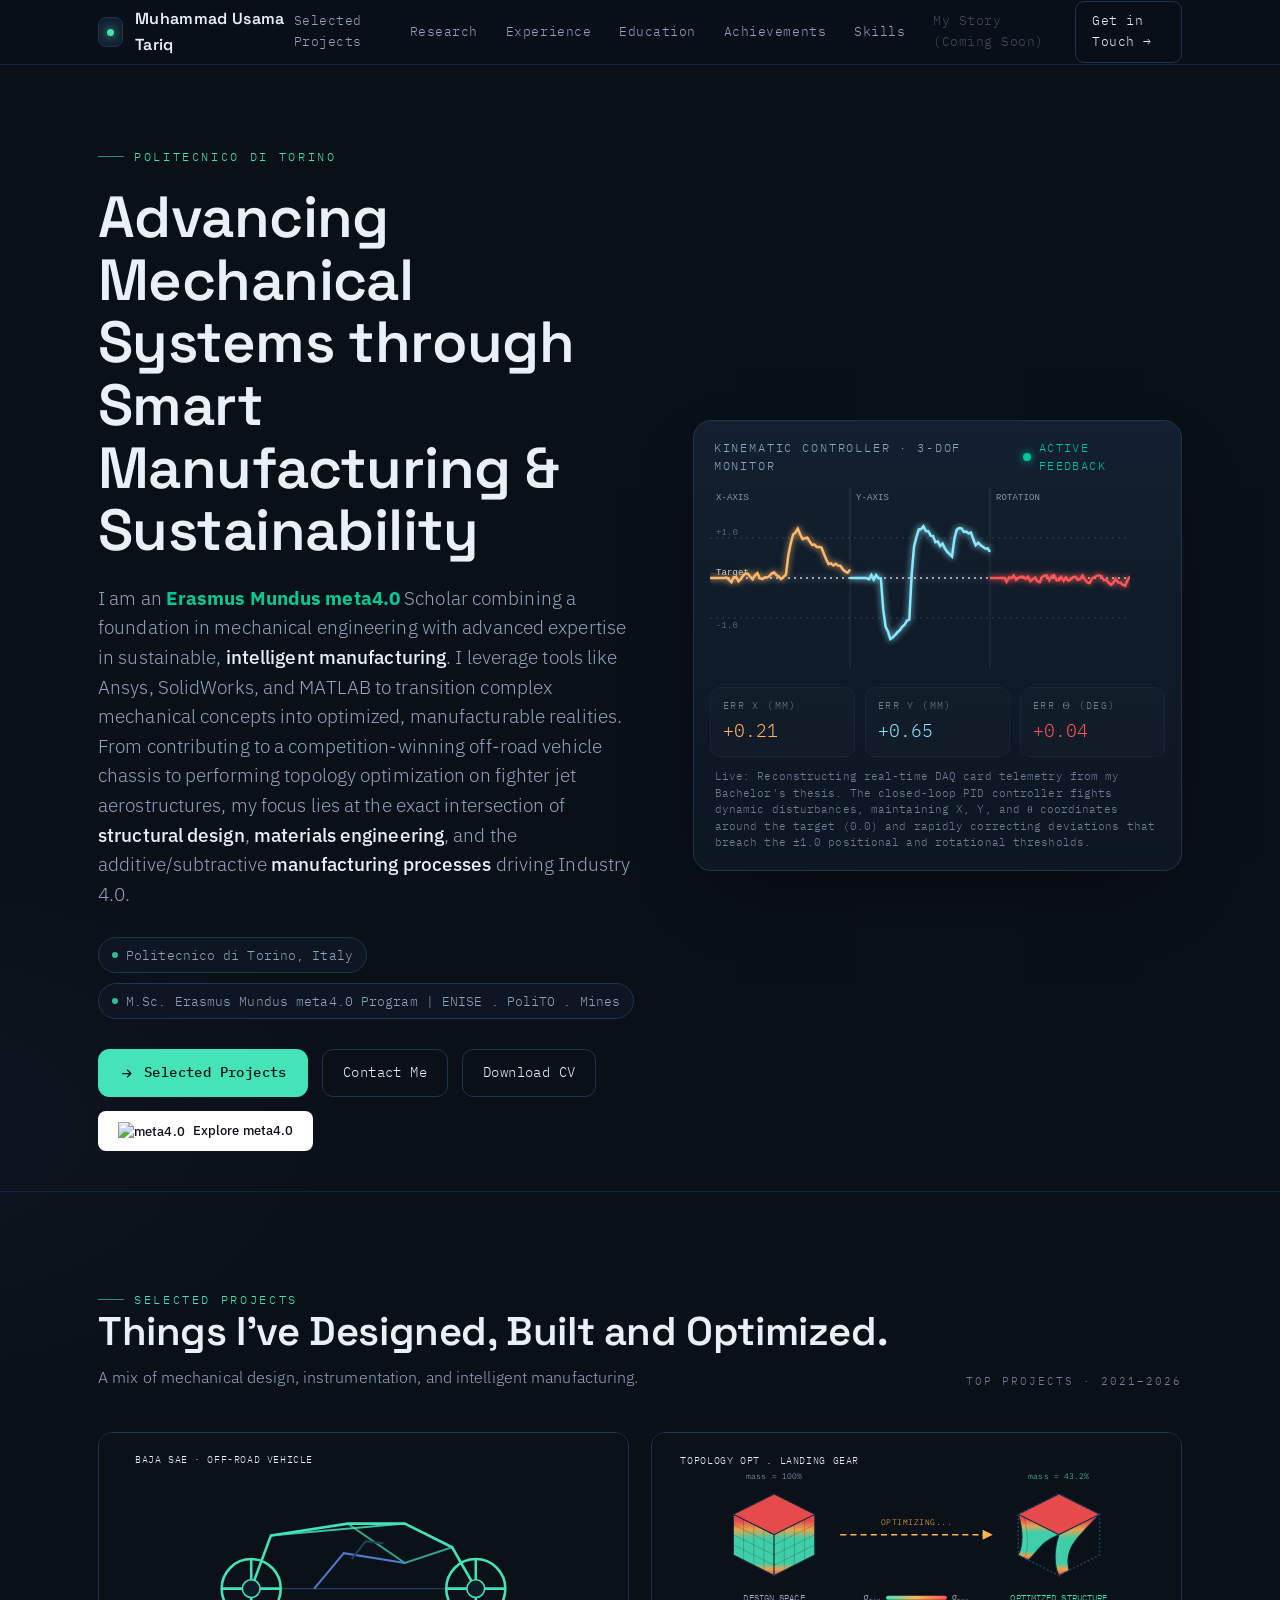
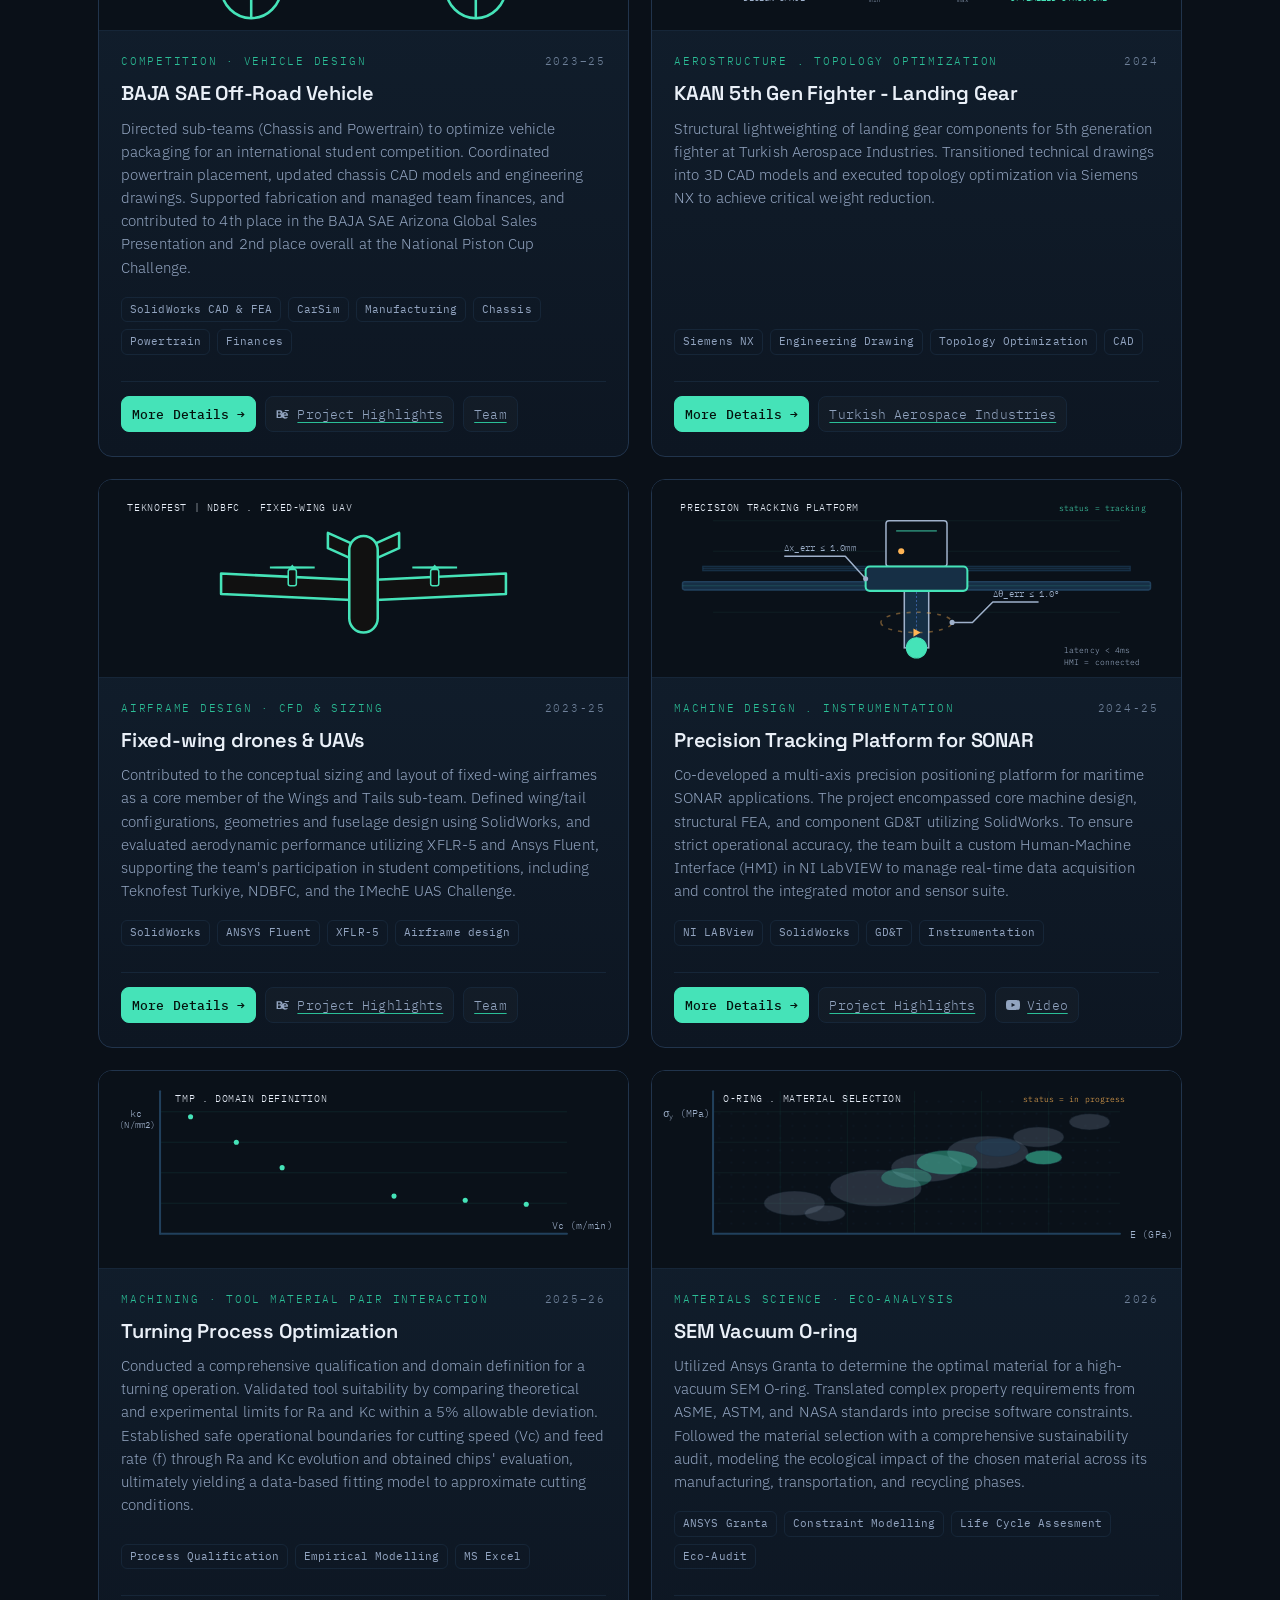
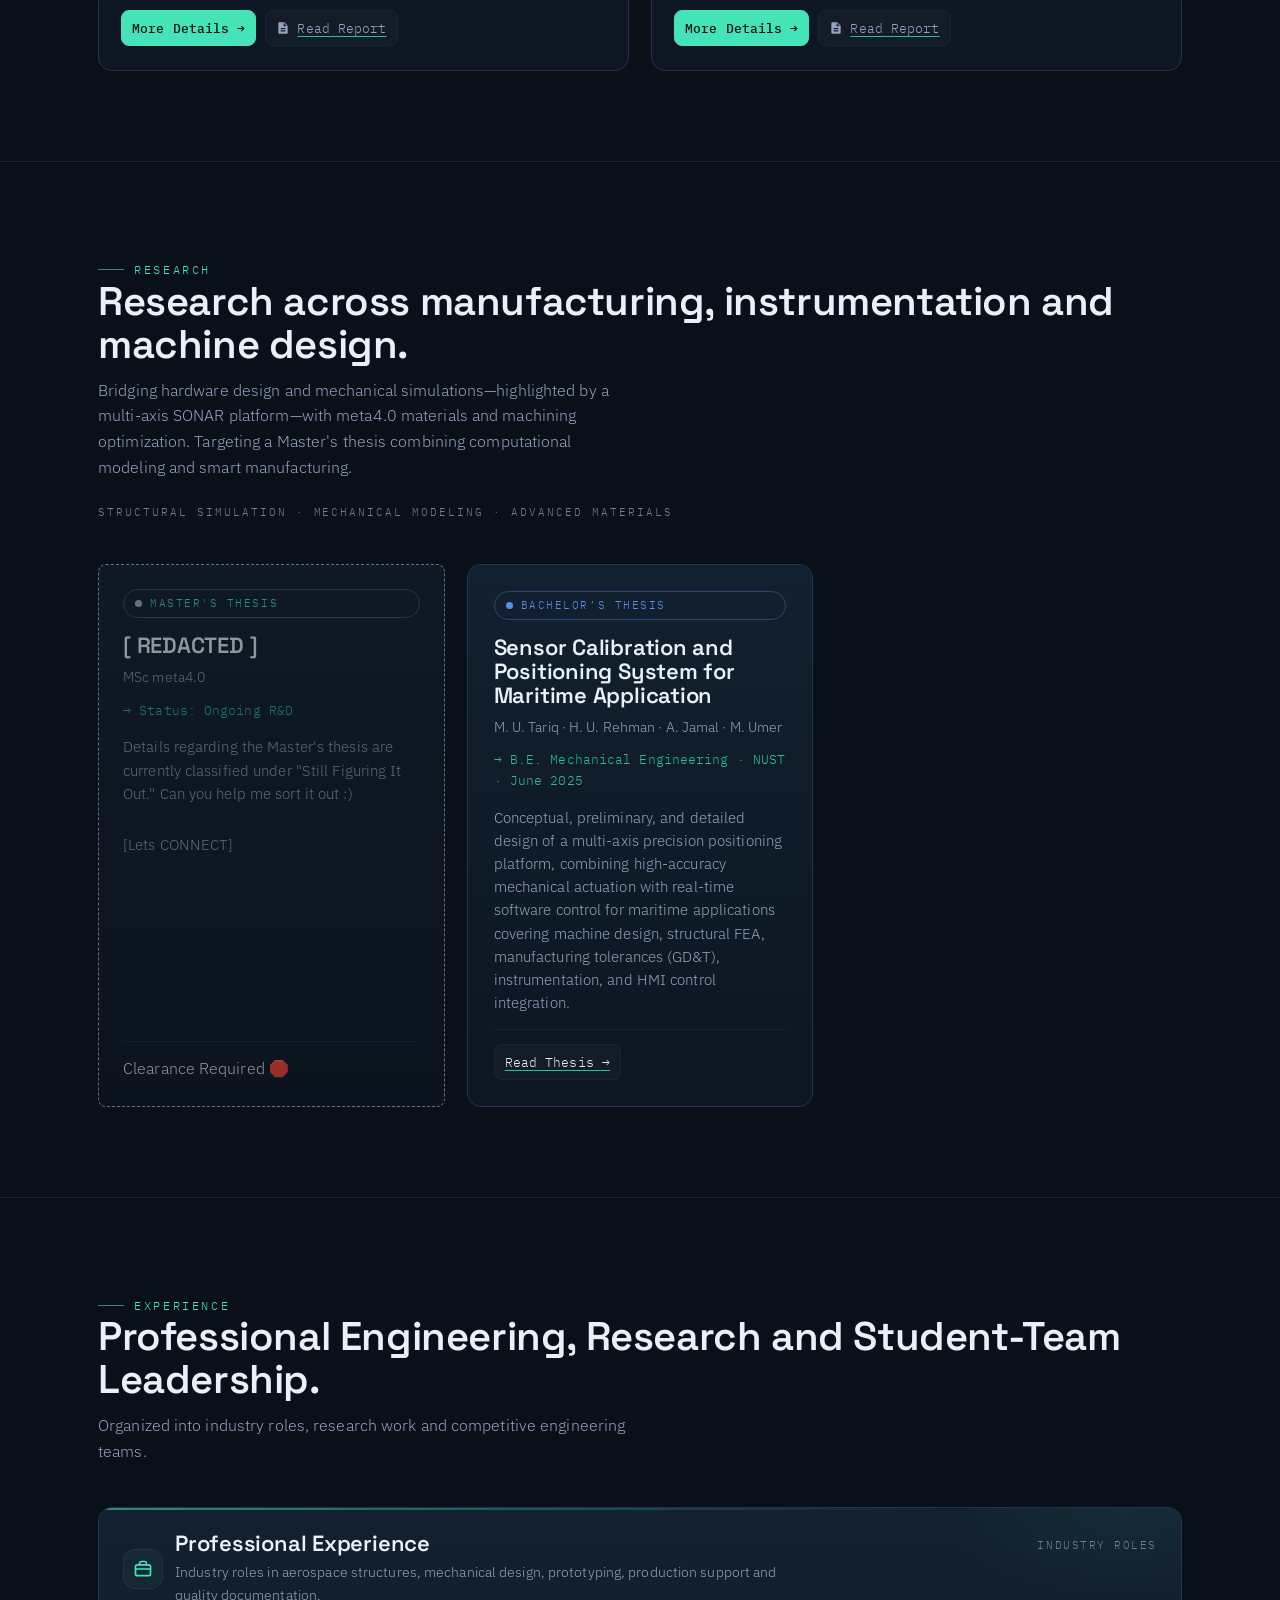
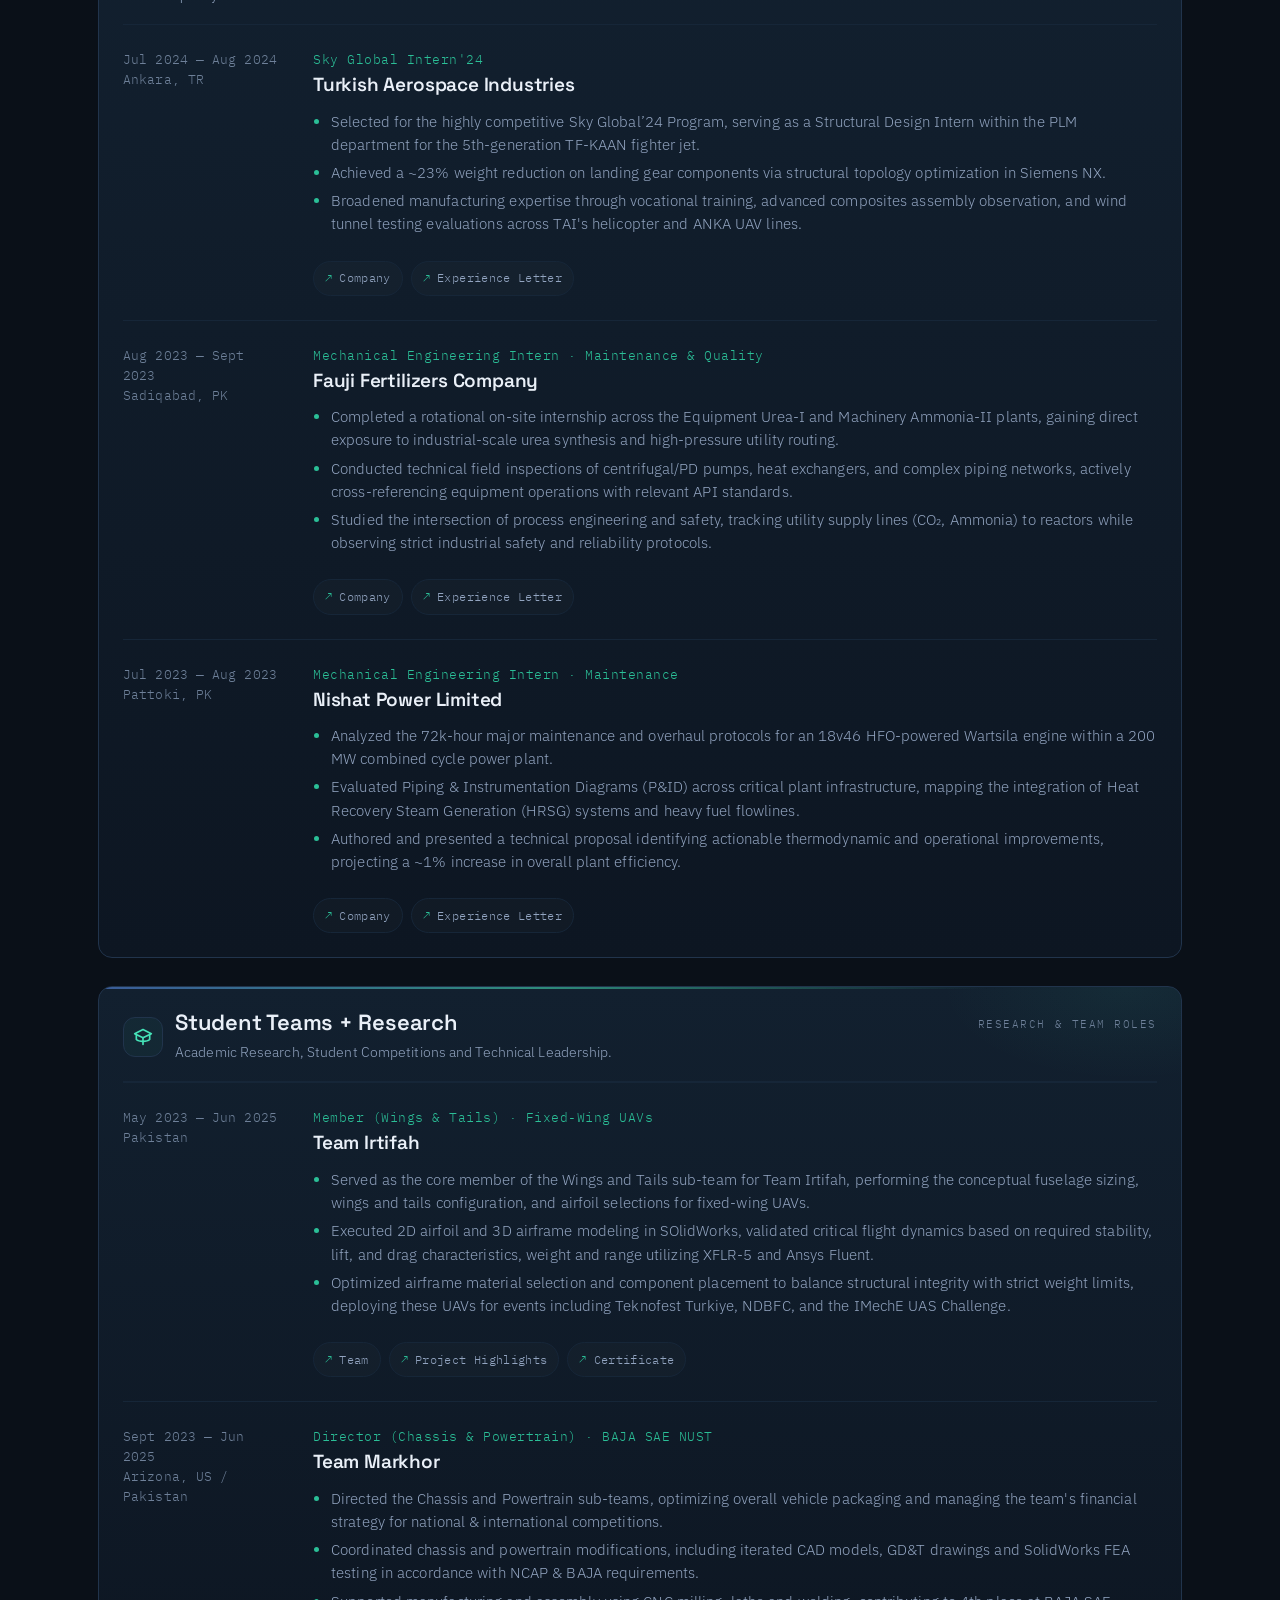
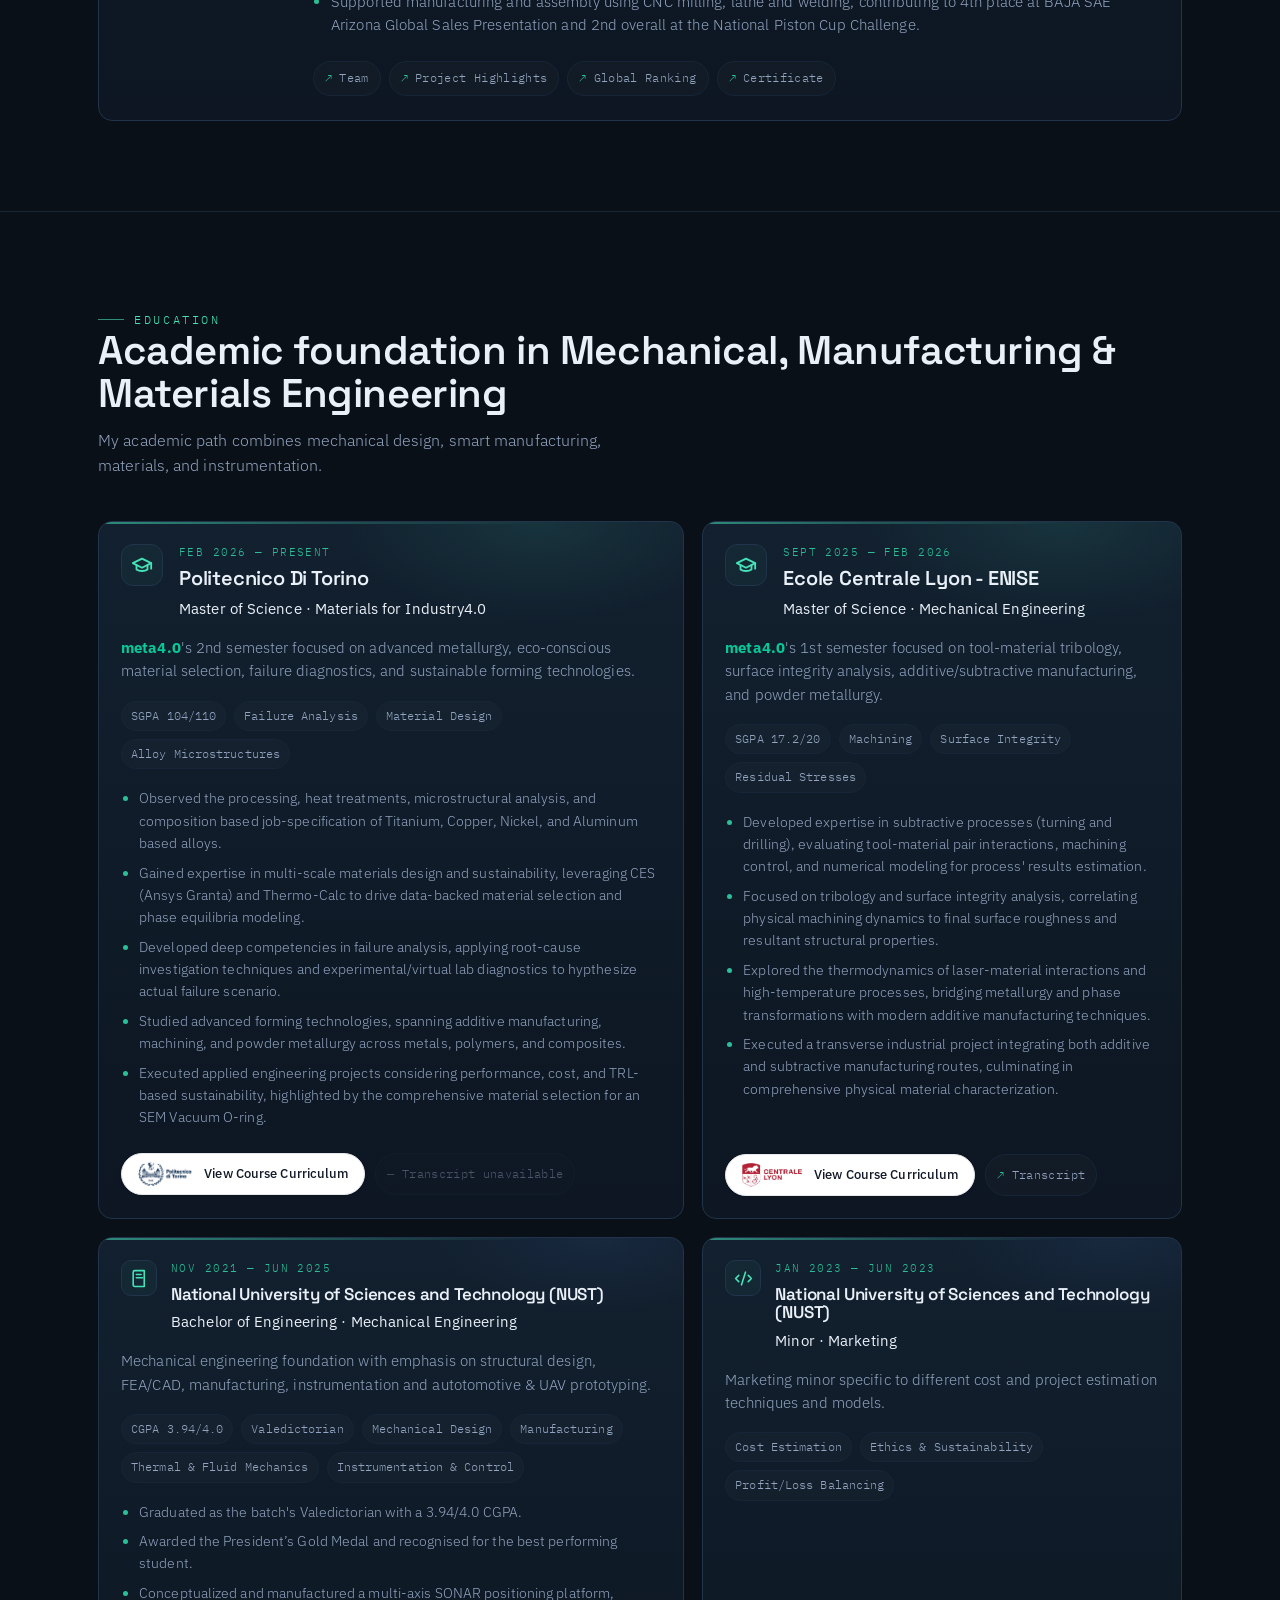
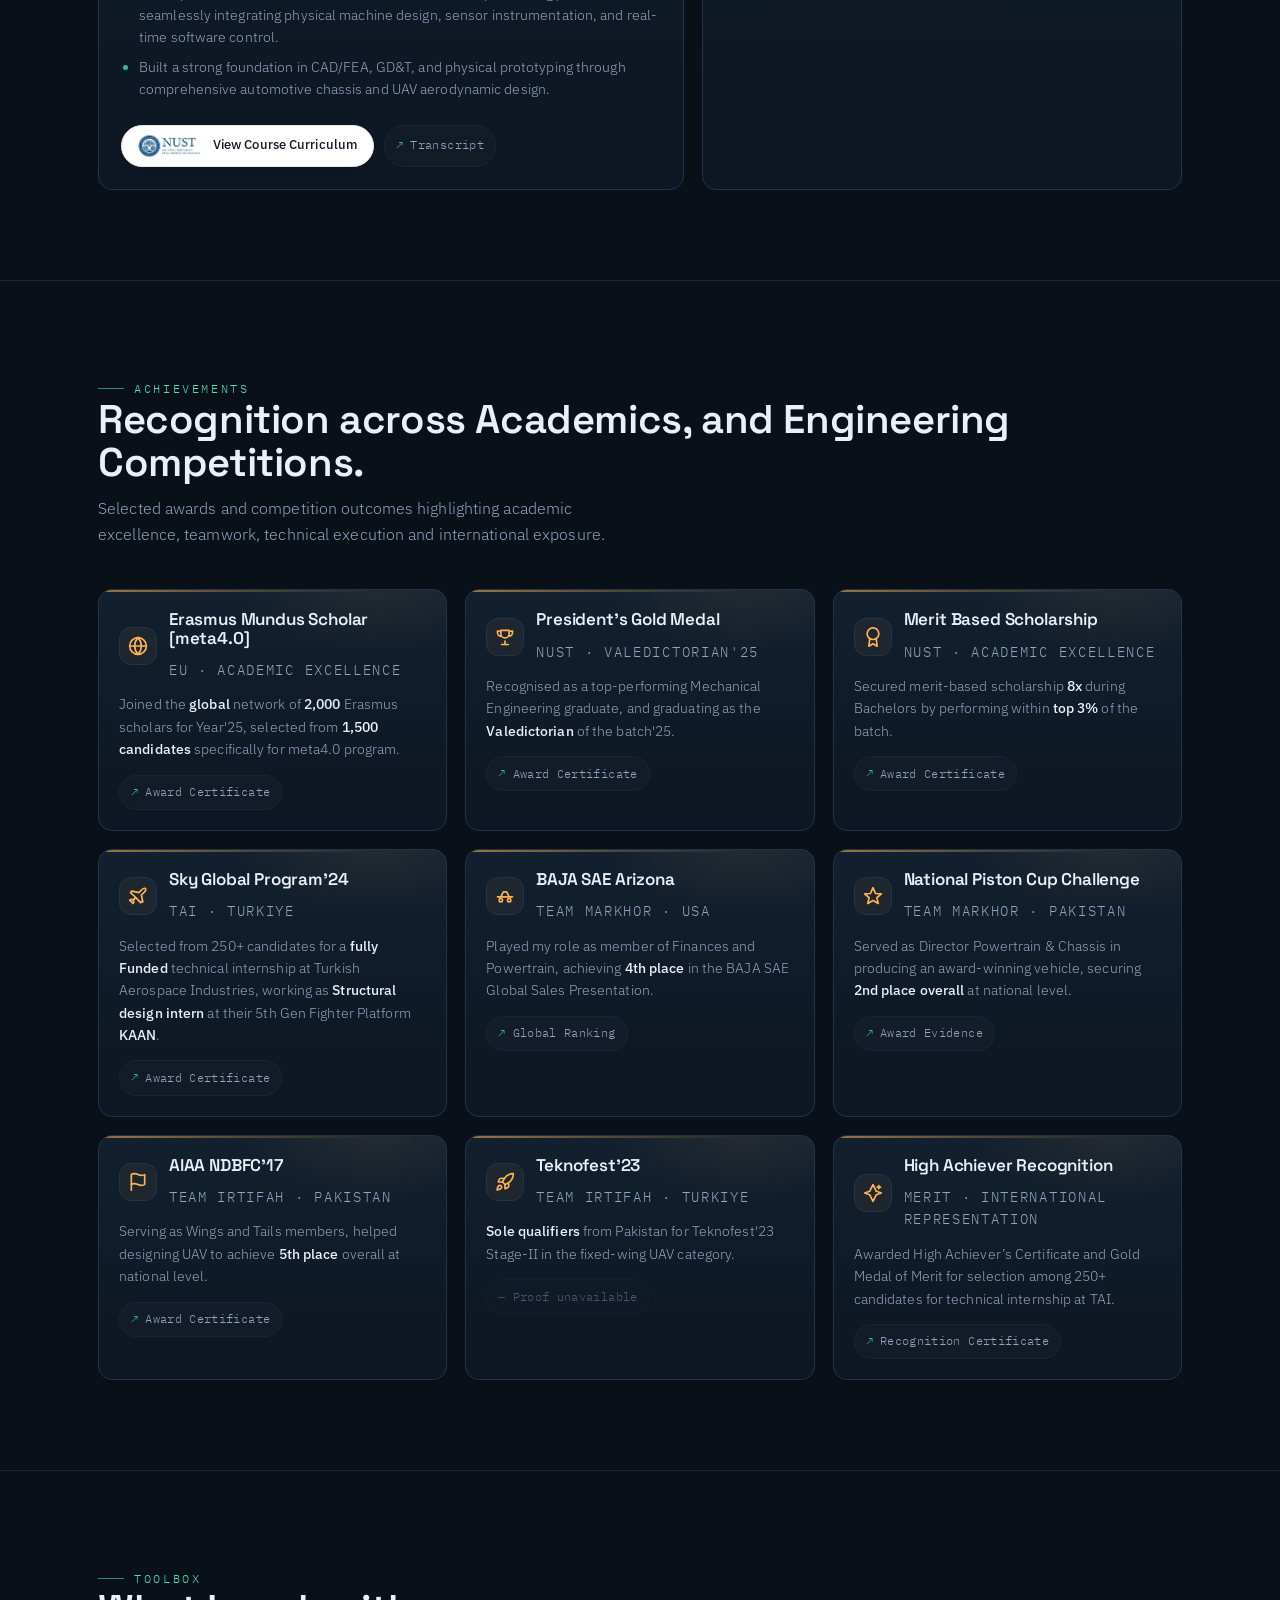
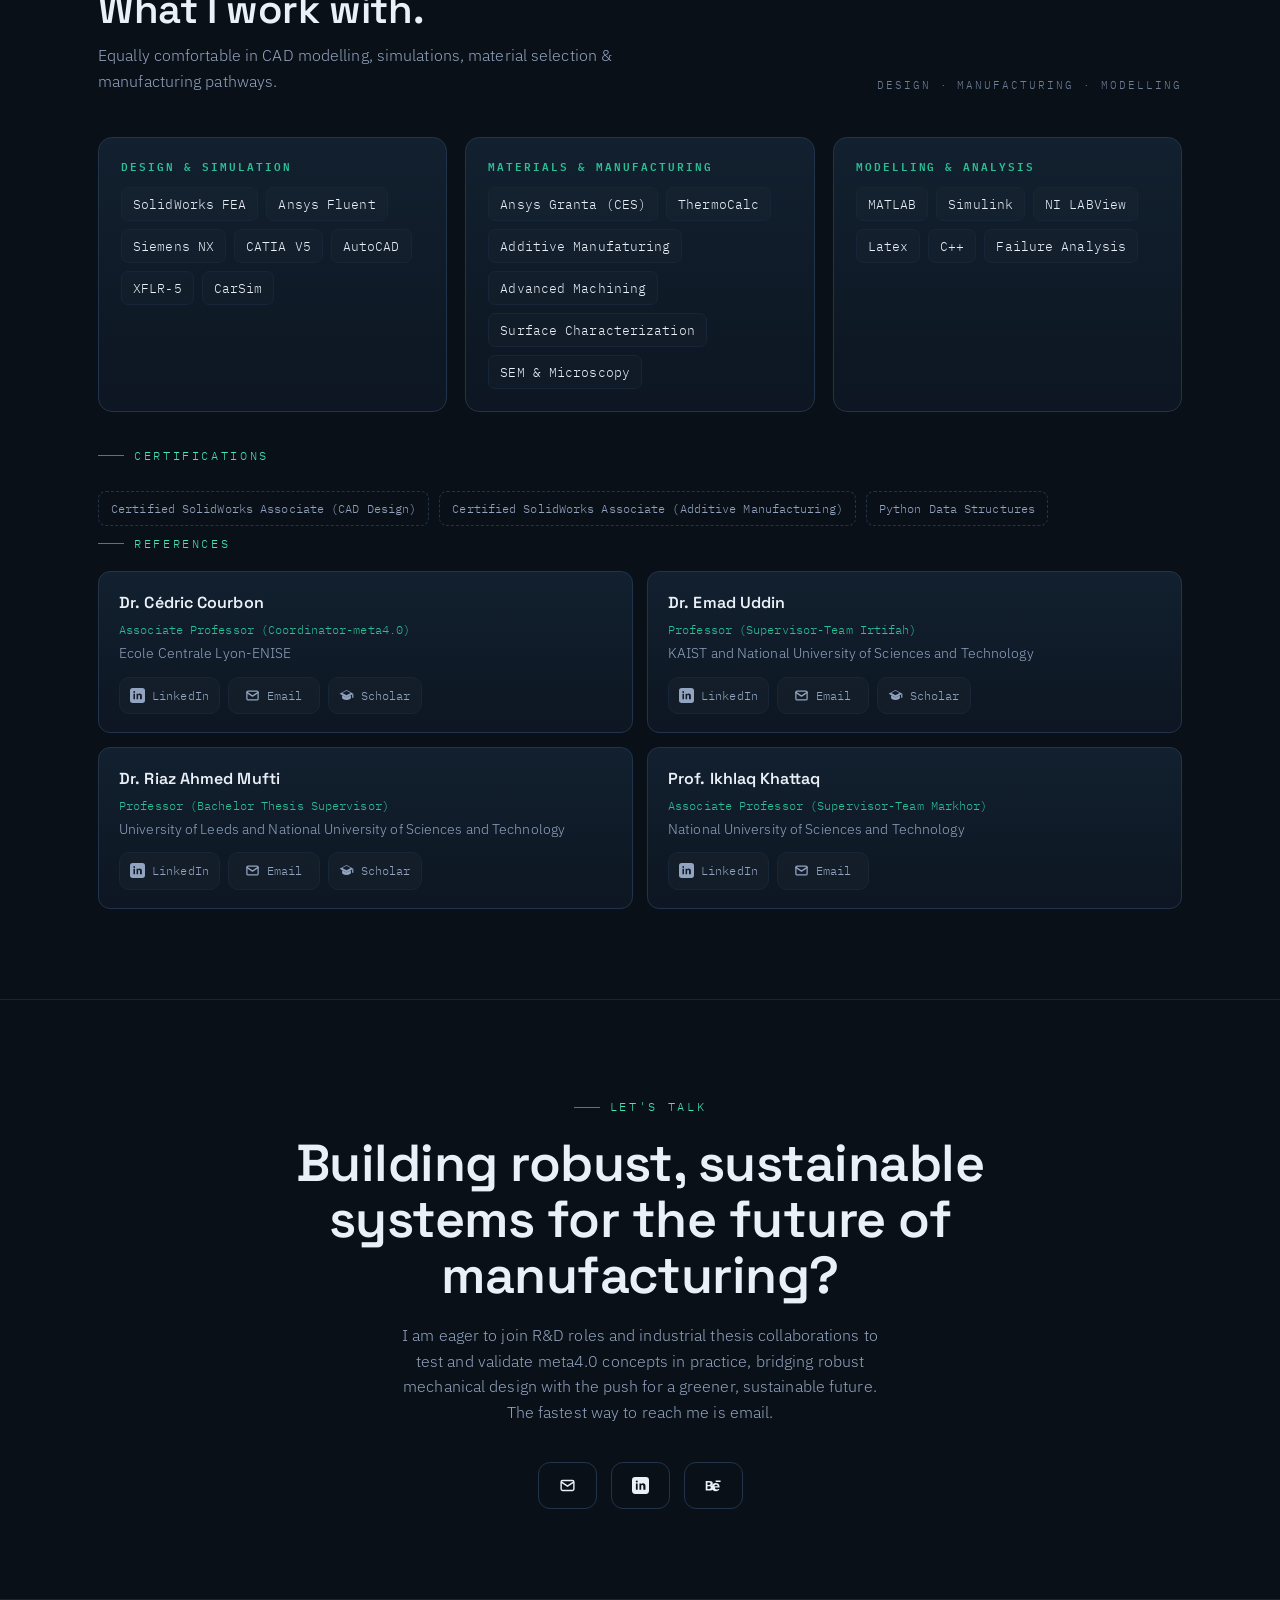
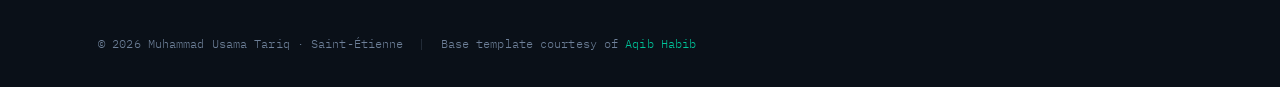
==== commit 834b5512: "Small adjustments to index page" ====
--- a/index.html
+++ b/index.html
@@ -2276,9 +2276,9 @@
   <br>
     <span class="eyebrow">Certifications</span>
     <div class="creds reveal">
-       <span class="c"><a class="muted" href="assets/documents/easa-a1-a3-drone-license.pdf" target="_blank">Certified SolidWorks Associate (CAD Design)</a></span>
-       <span class="c"><a class="muted" href="assets/documents/aerial-robotics-certificate.pdf" target="_blank">Certified SolidWorks Associate (Additive Manufacturing)</a></span>
-       <span class="c"><a class="muted" href="assets/documents/modern-robotics-certificate.pdf" target="_blank">Python Data Structures</a></span>
+       <span class="c"><a class="muted" href="assets/documents/CSWA_CAD.jpeg" target="_blank">Certified SolidWorks Associate (CAD Design)</a></span>
+       <span class="c"><a class="muted" href="assets/documents/CSWA_AM.jpeg" target="_blank">Certified SolidWorks Associate (Additive Manufacturing)</a></span>
+       <span class="c"><a class="muted" href="assets/documents/Coursera-Python Data Structures.pdf" target="_blank">Python Data Structures</a></span>
     </div>
 
     <!-- <div class="document-hub reveal">
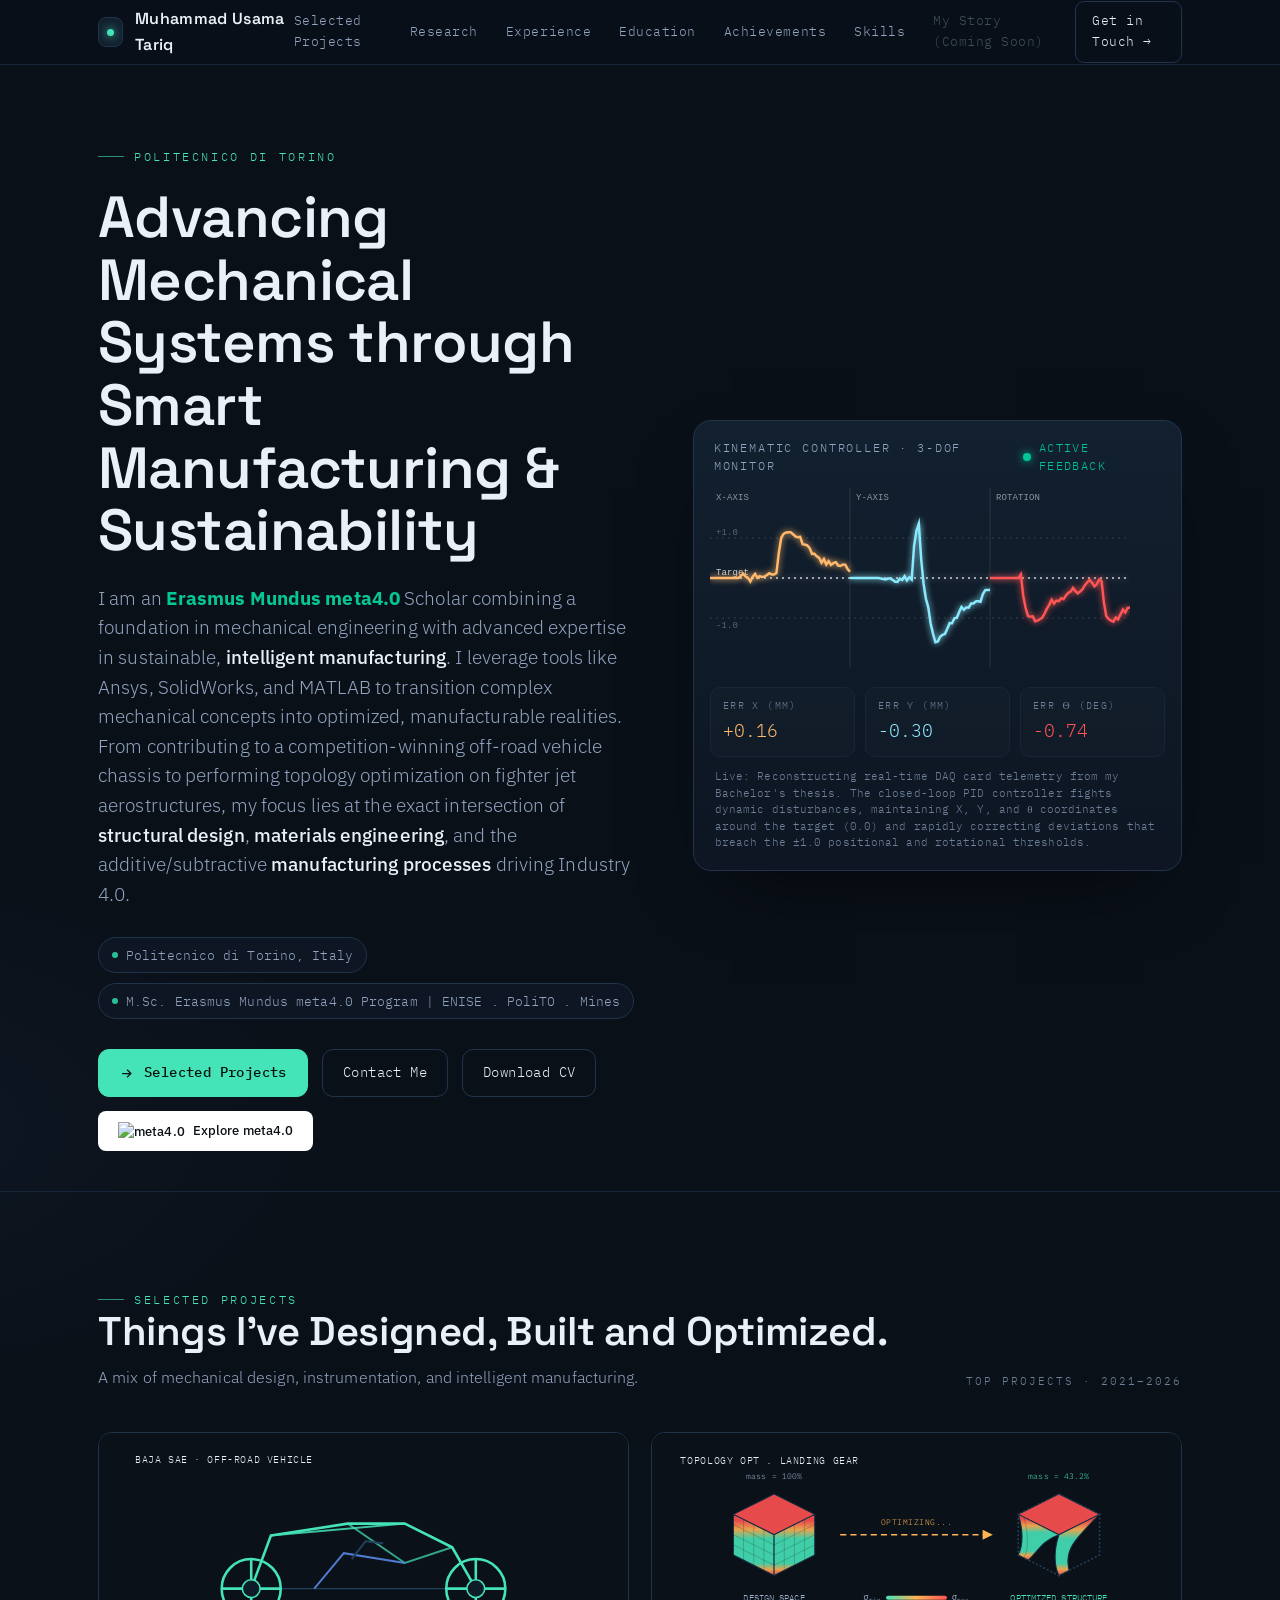
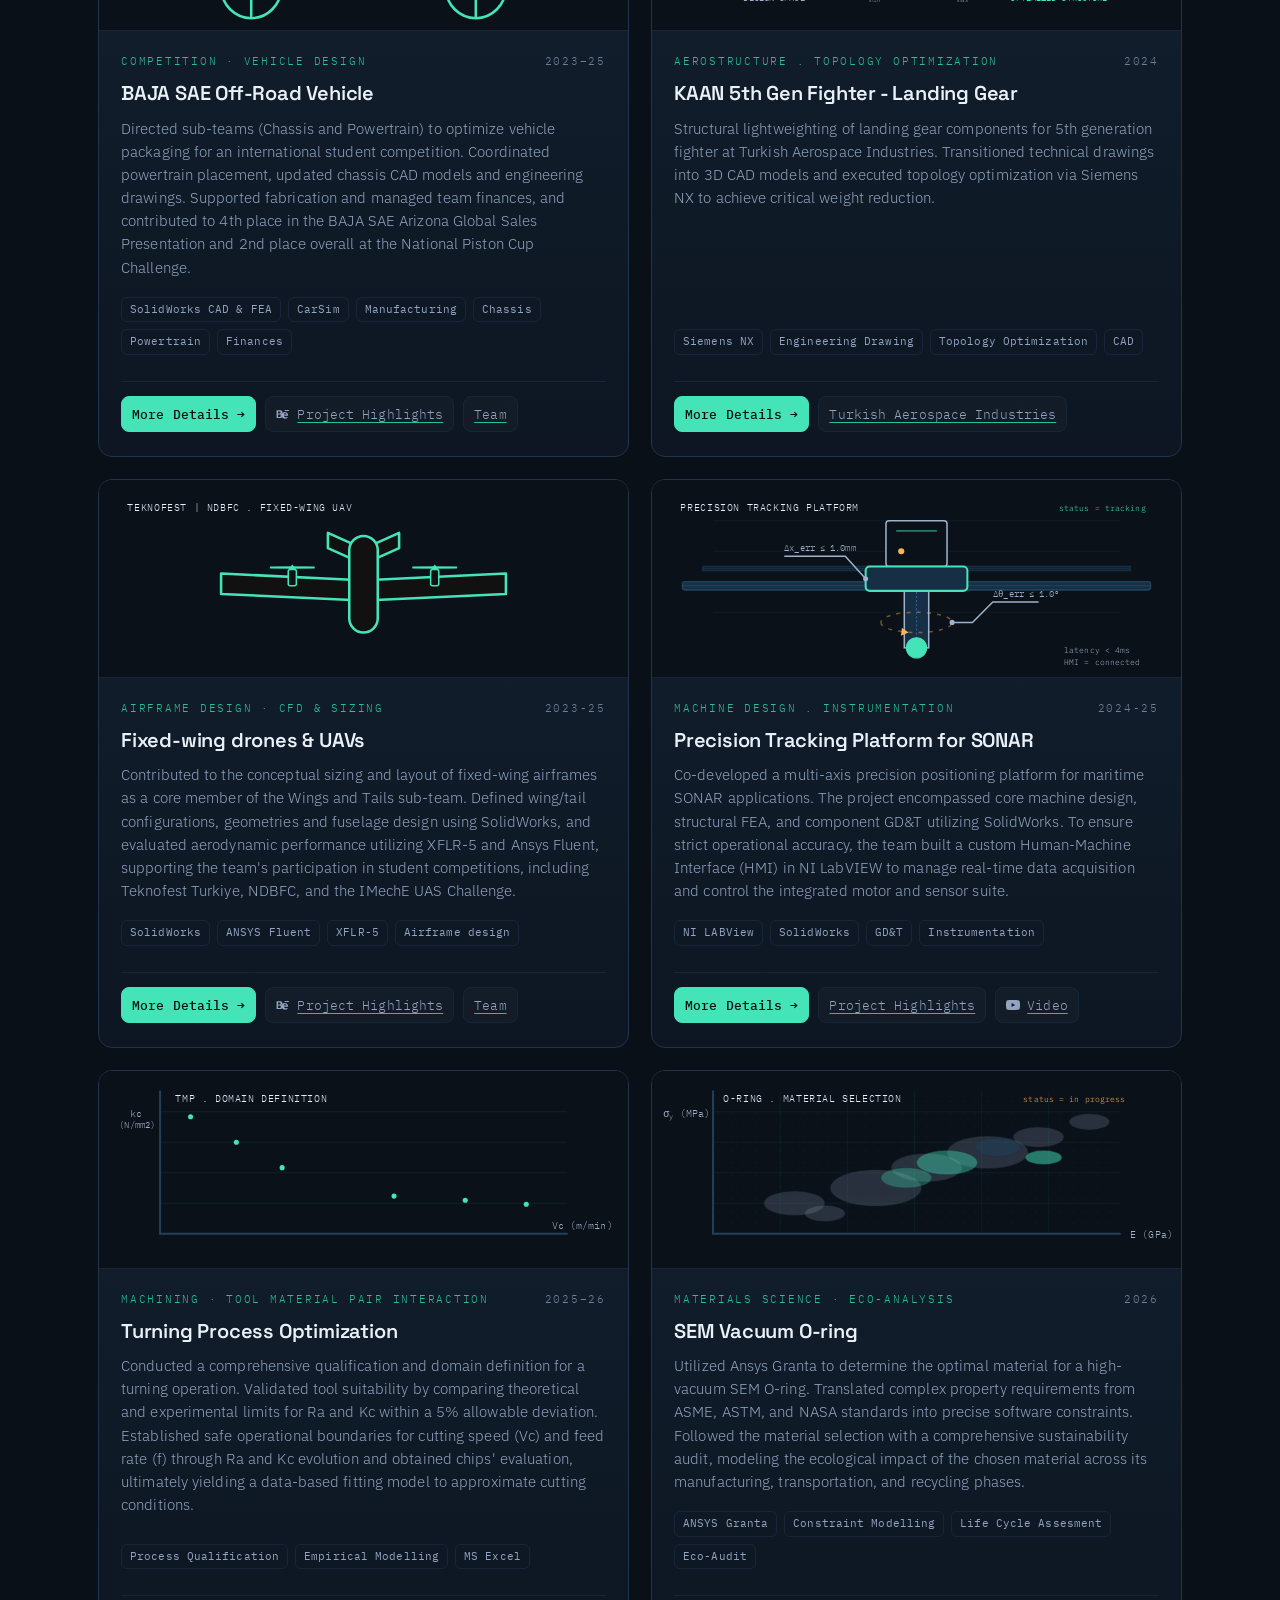
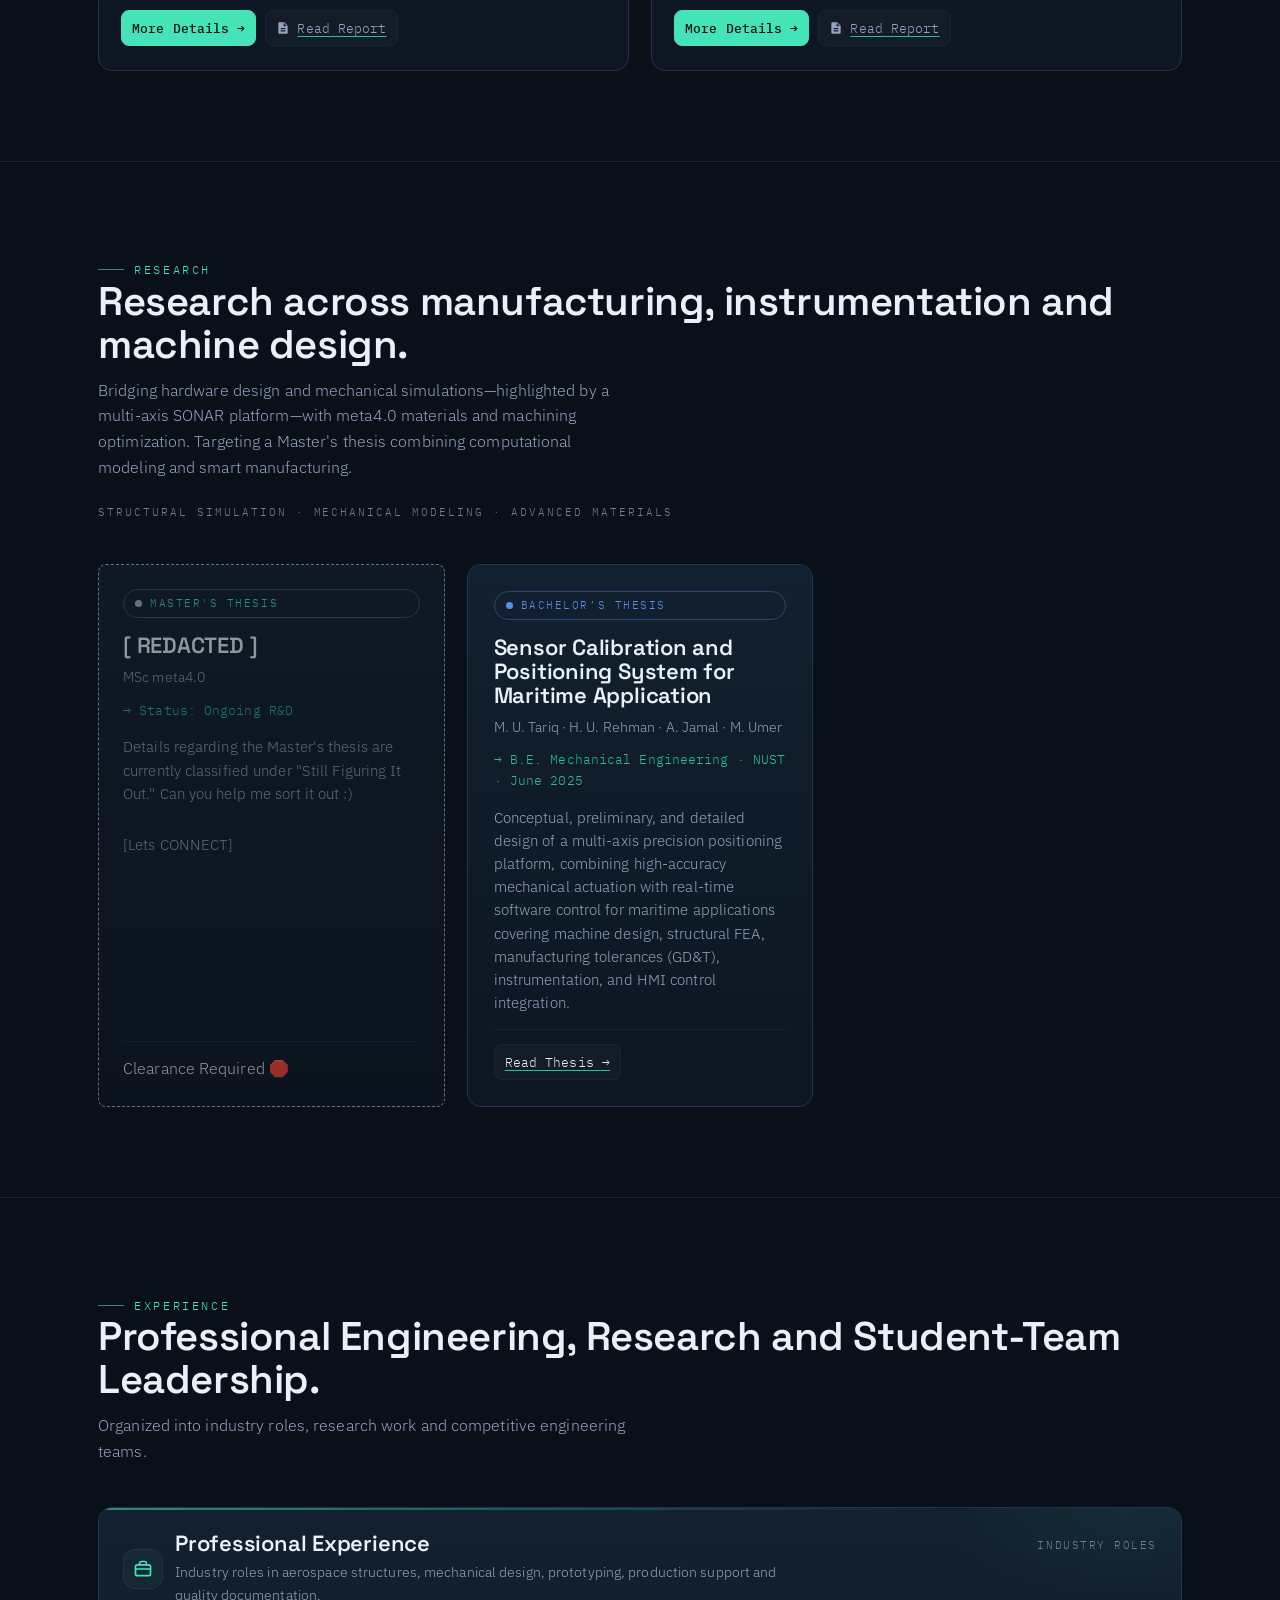
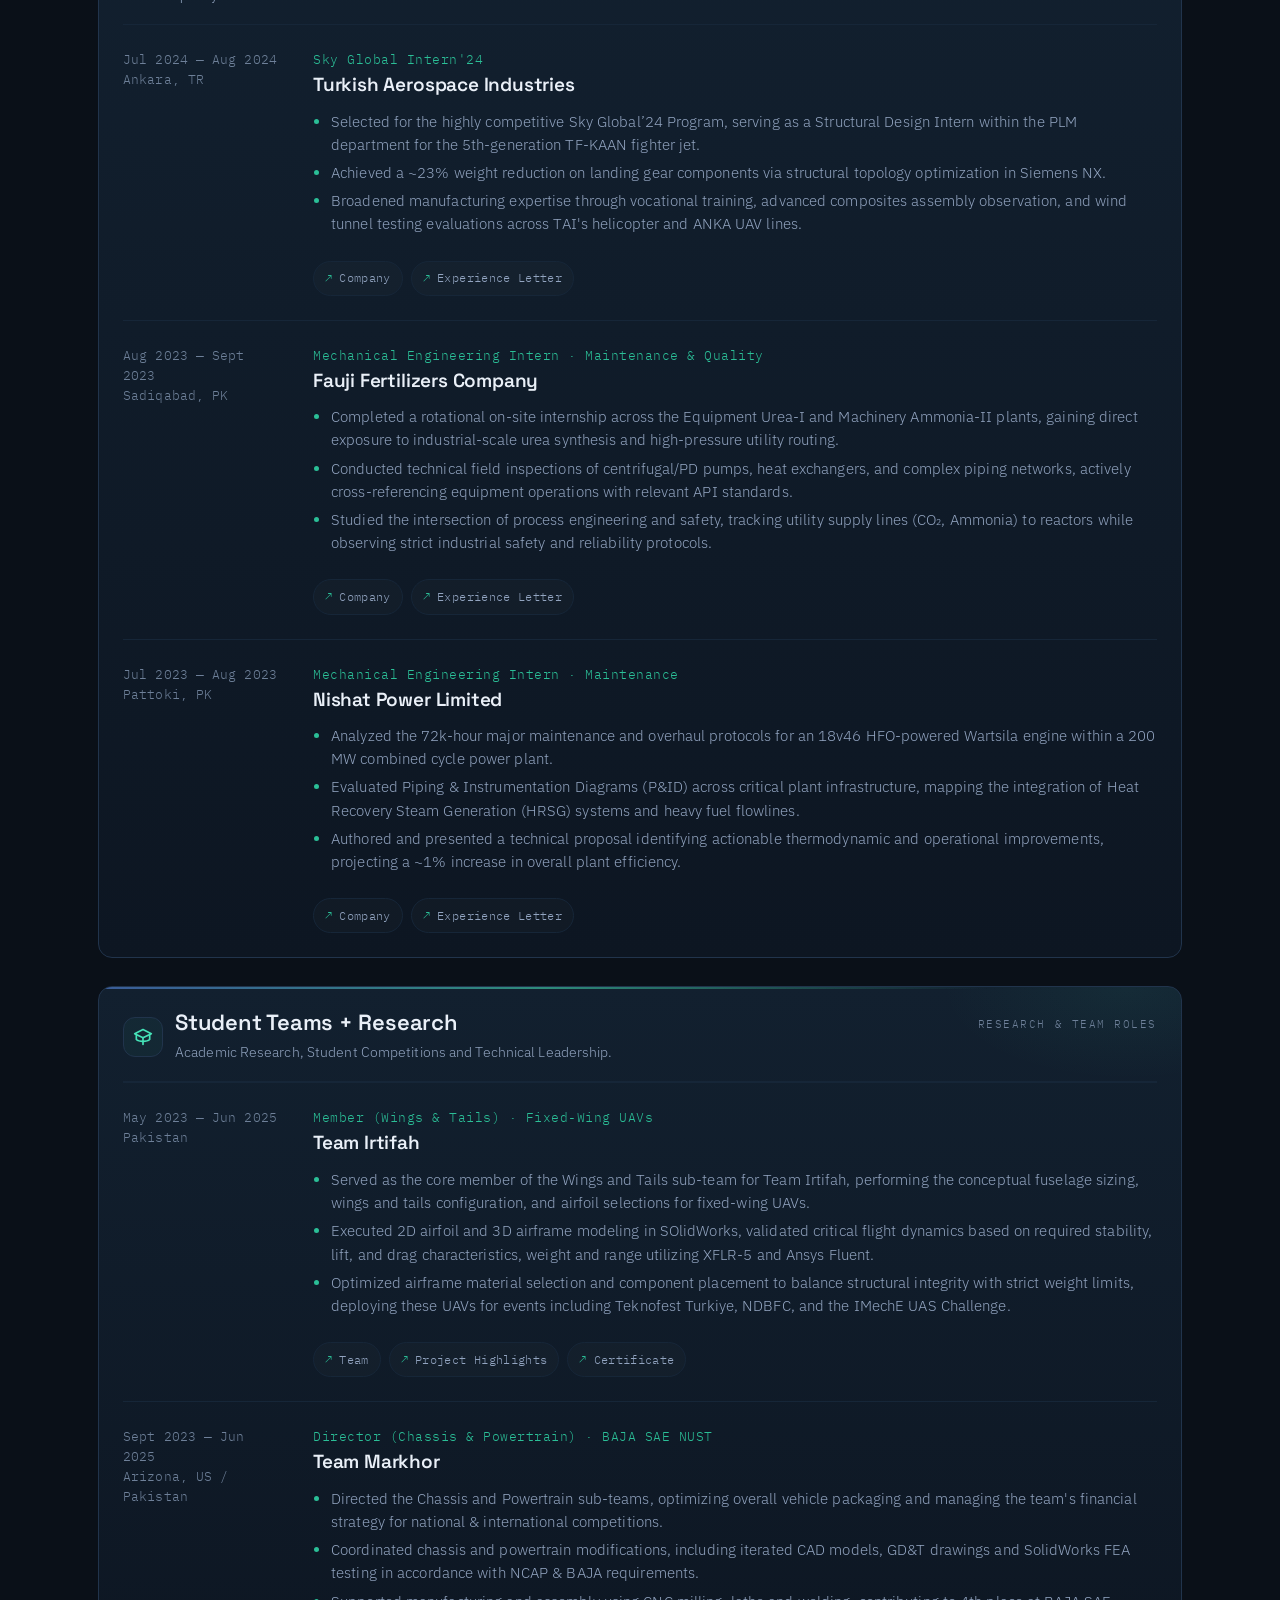
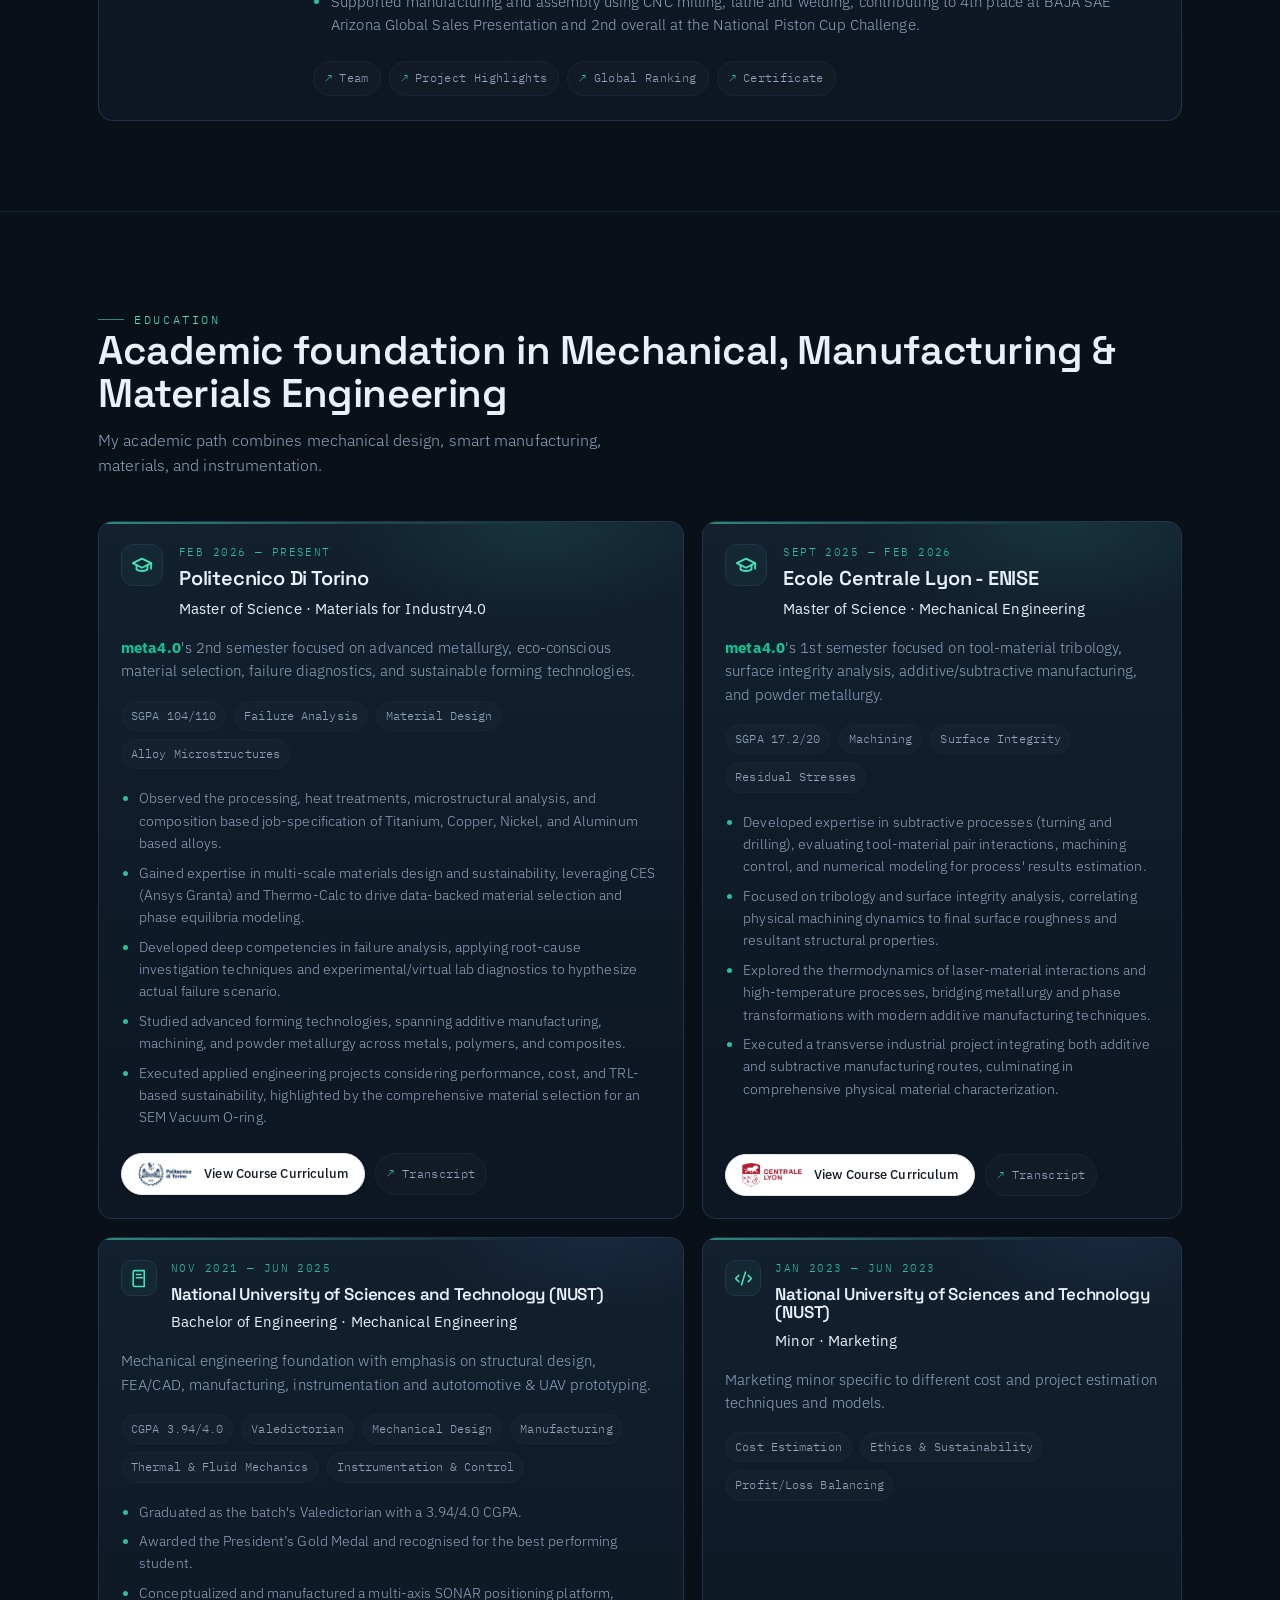
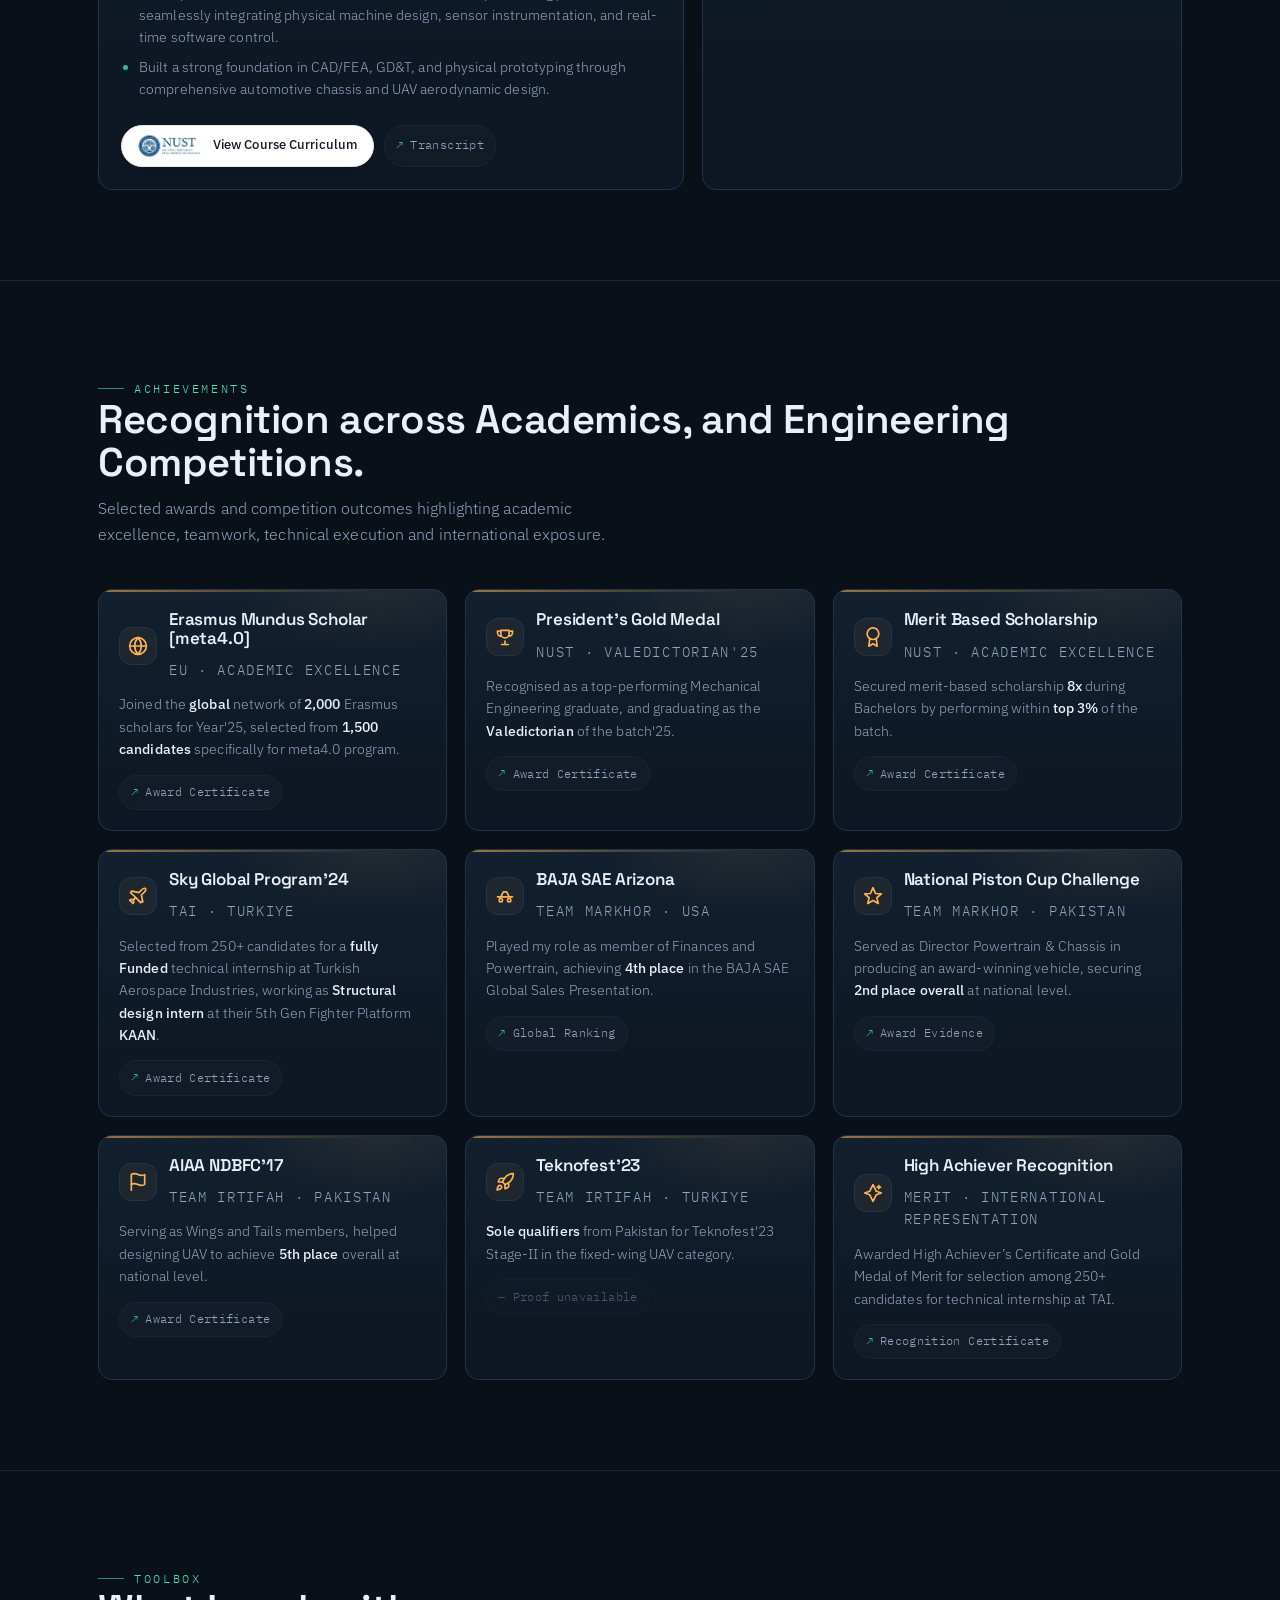
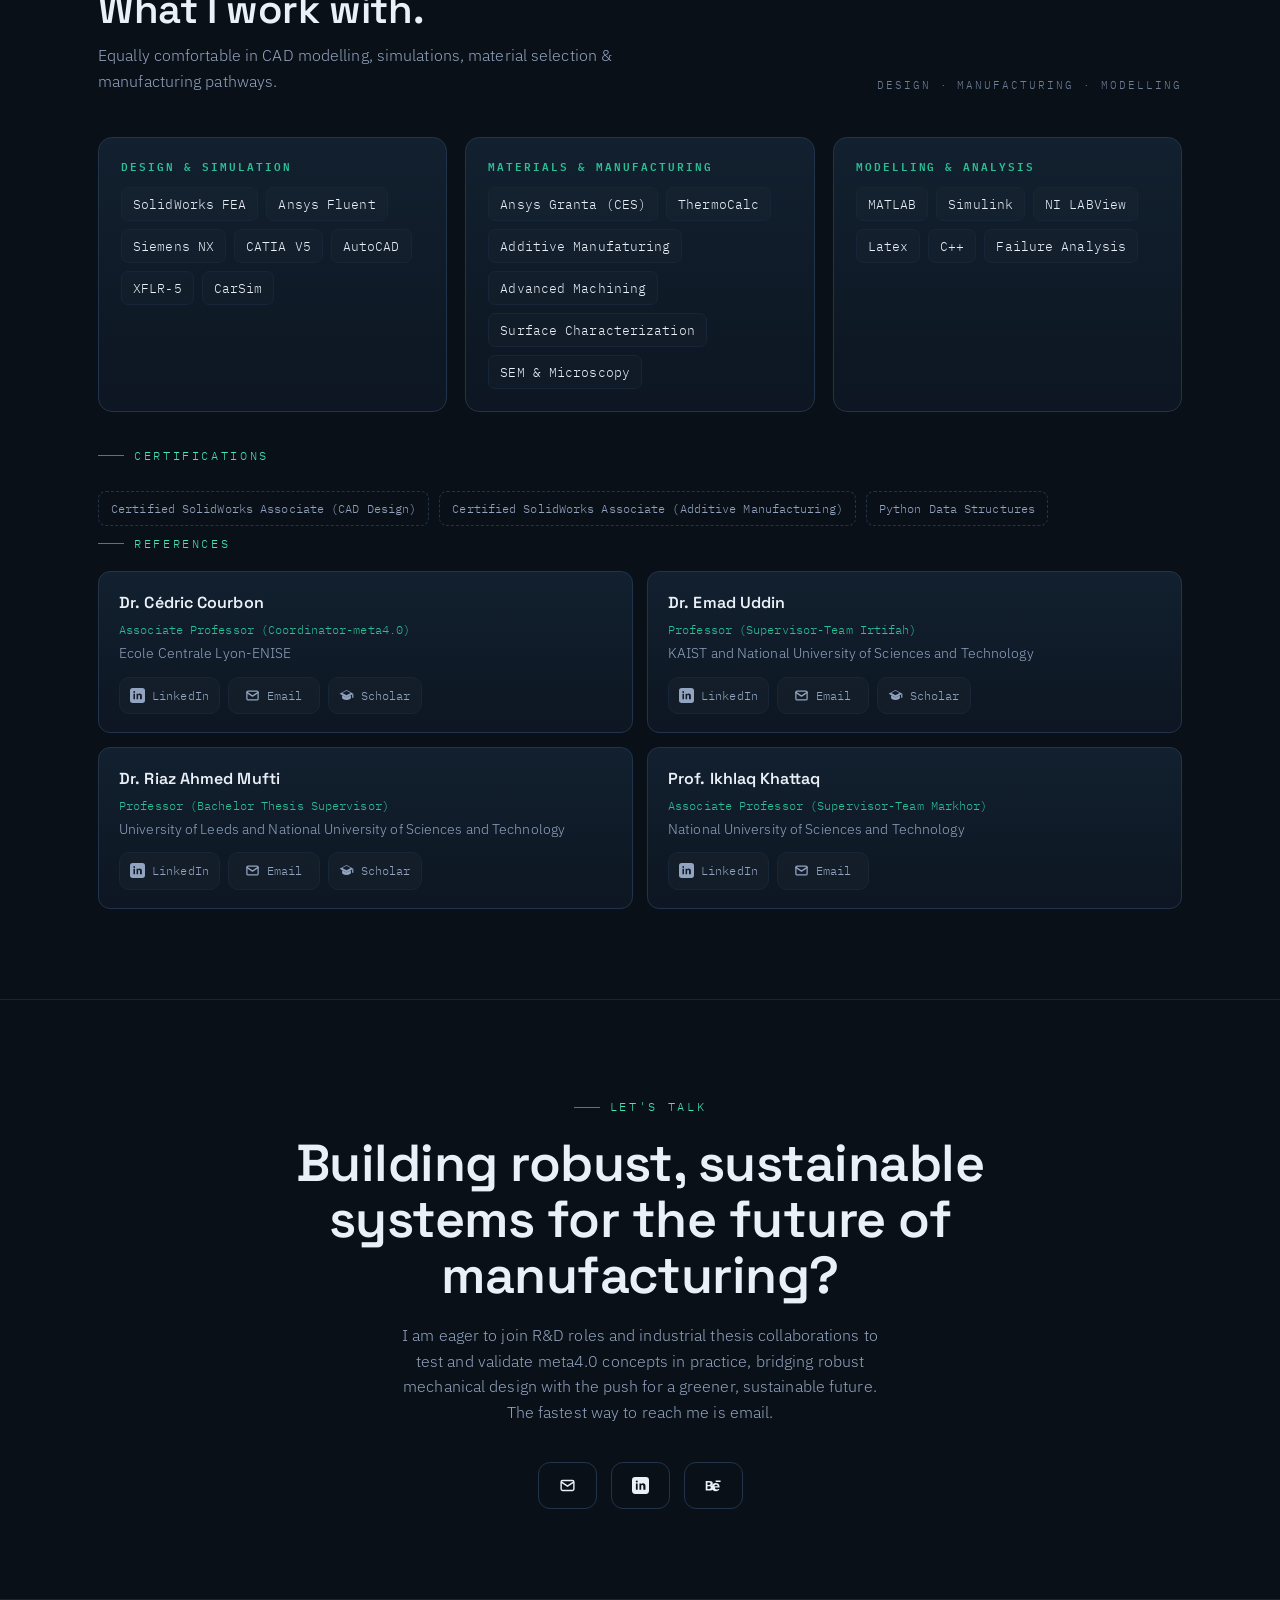
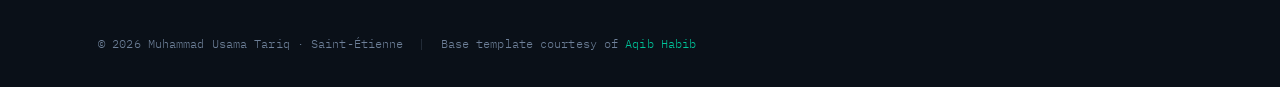
==== commit d9d32abd: "Small adjustments to index page" ====
--- a/index.html
+++ b/index.html
@@ -2009,7 +2009,7 @@
             <img src="assets/polito-logo.png" alt="Polito Logo" class="pill-logo" />
             View Course Curriculum
           </a>
-          <span class="evidence-link is-disabled" aria-disabled="true" title="Experience letter not available">Transcript unavailable</span>
+          <a class="evidence-link" href="assets/documents/Polito_Transcript.png" target="_blank">Transcript</a>
           
         </div>
       </article>
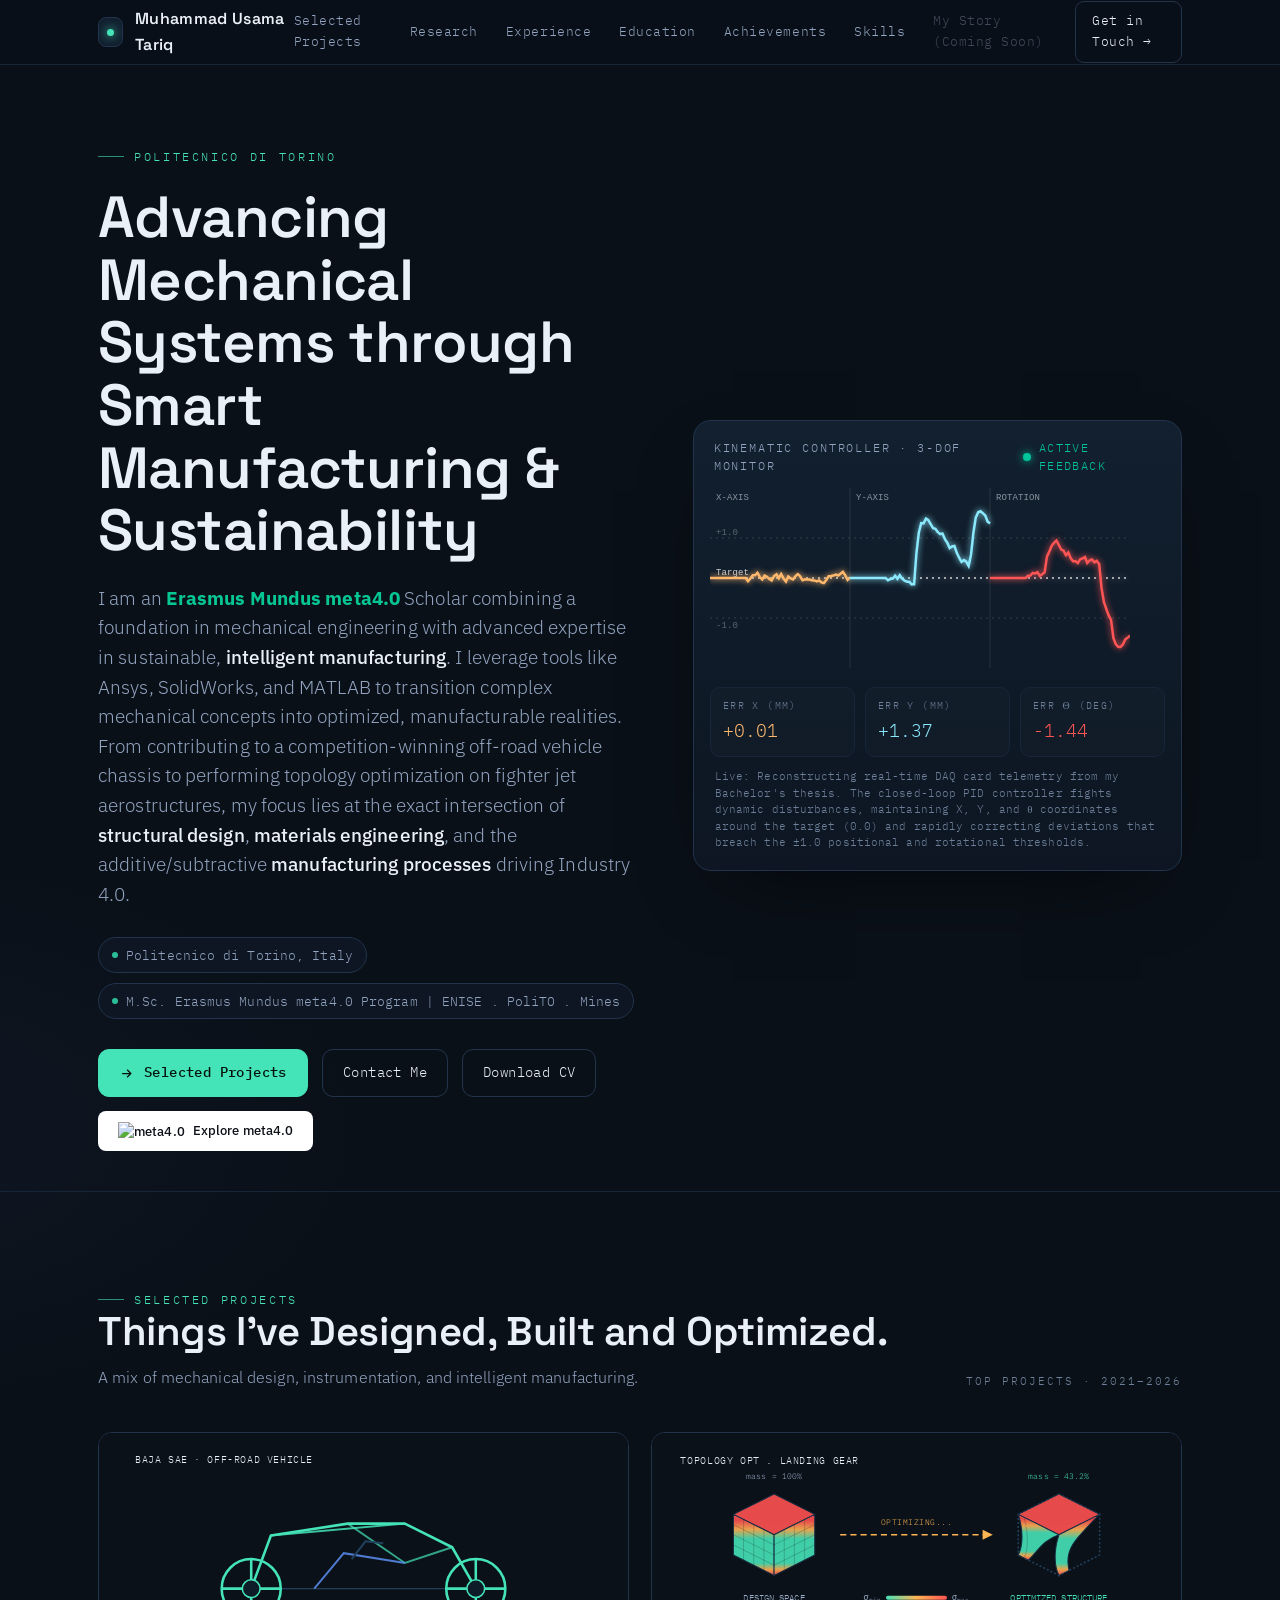
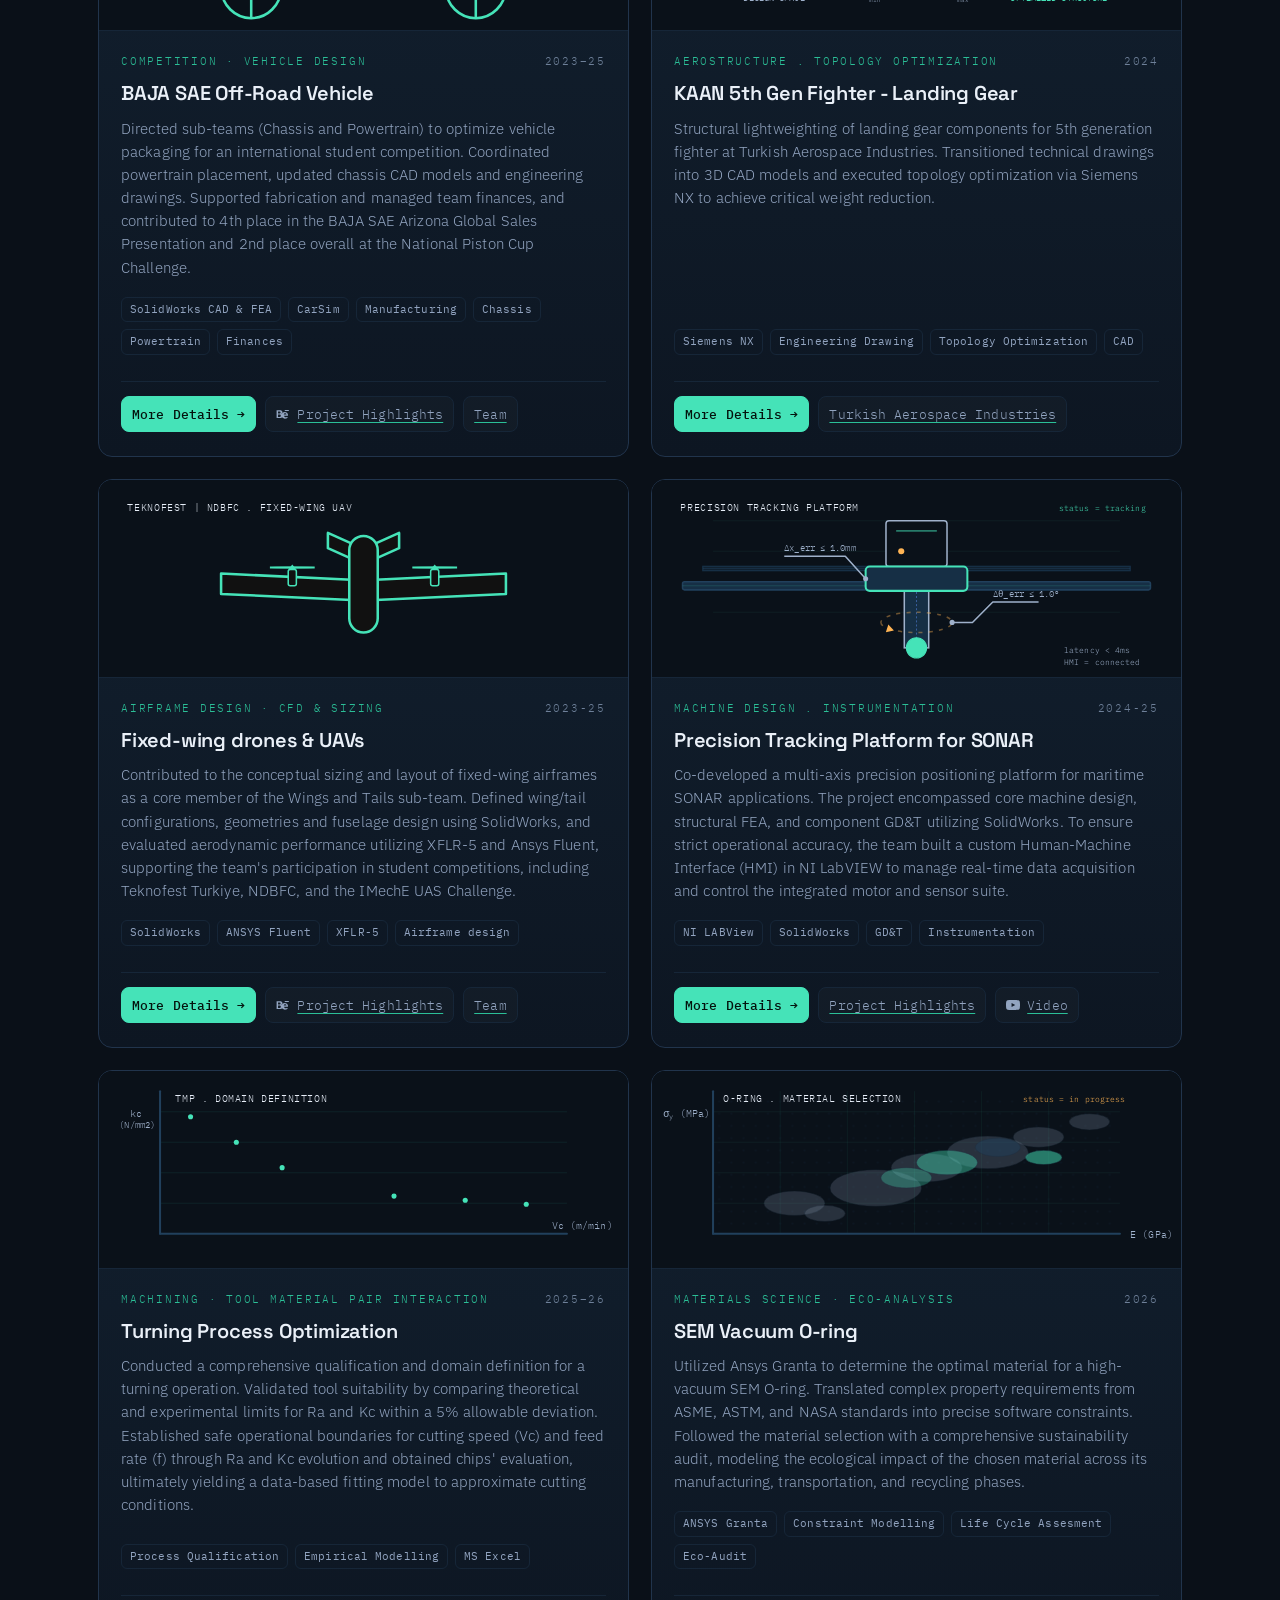
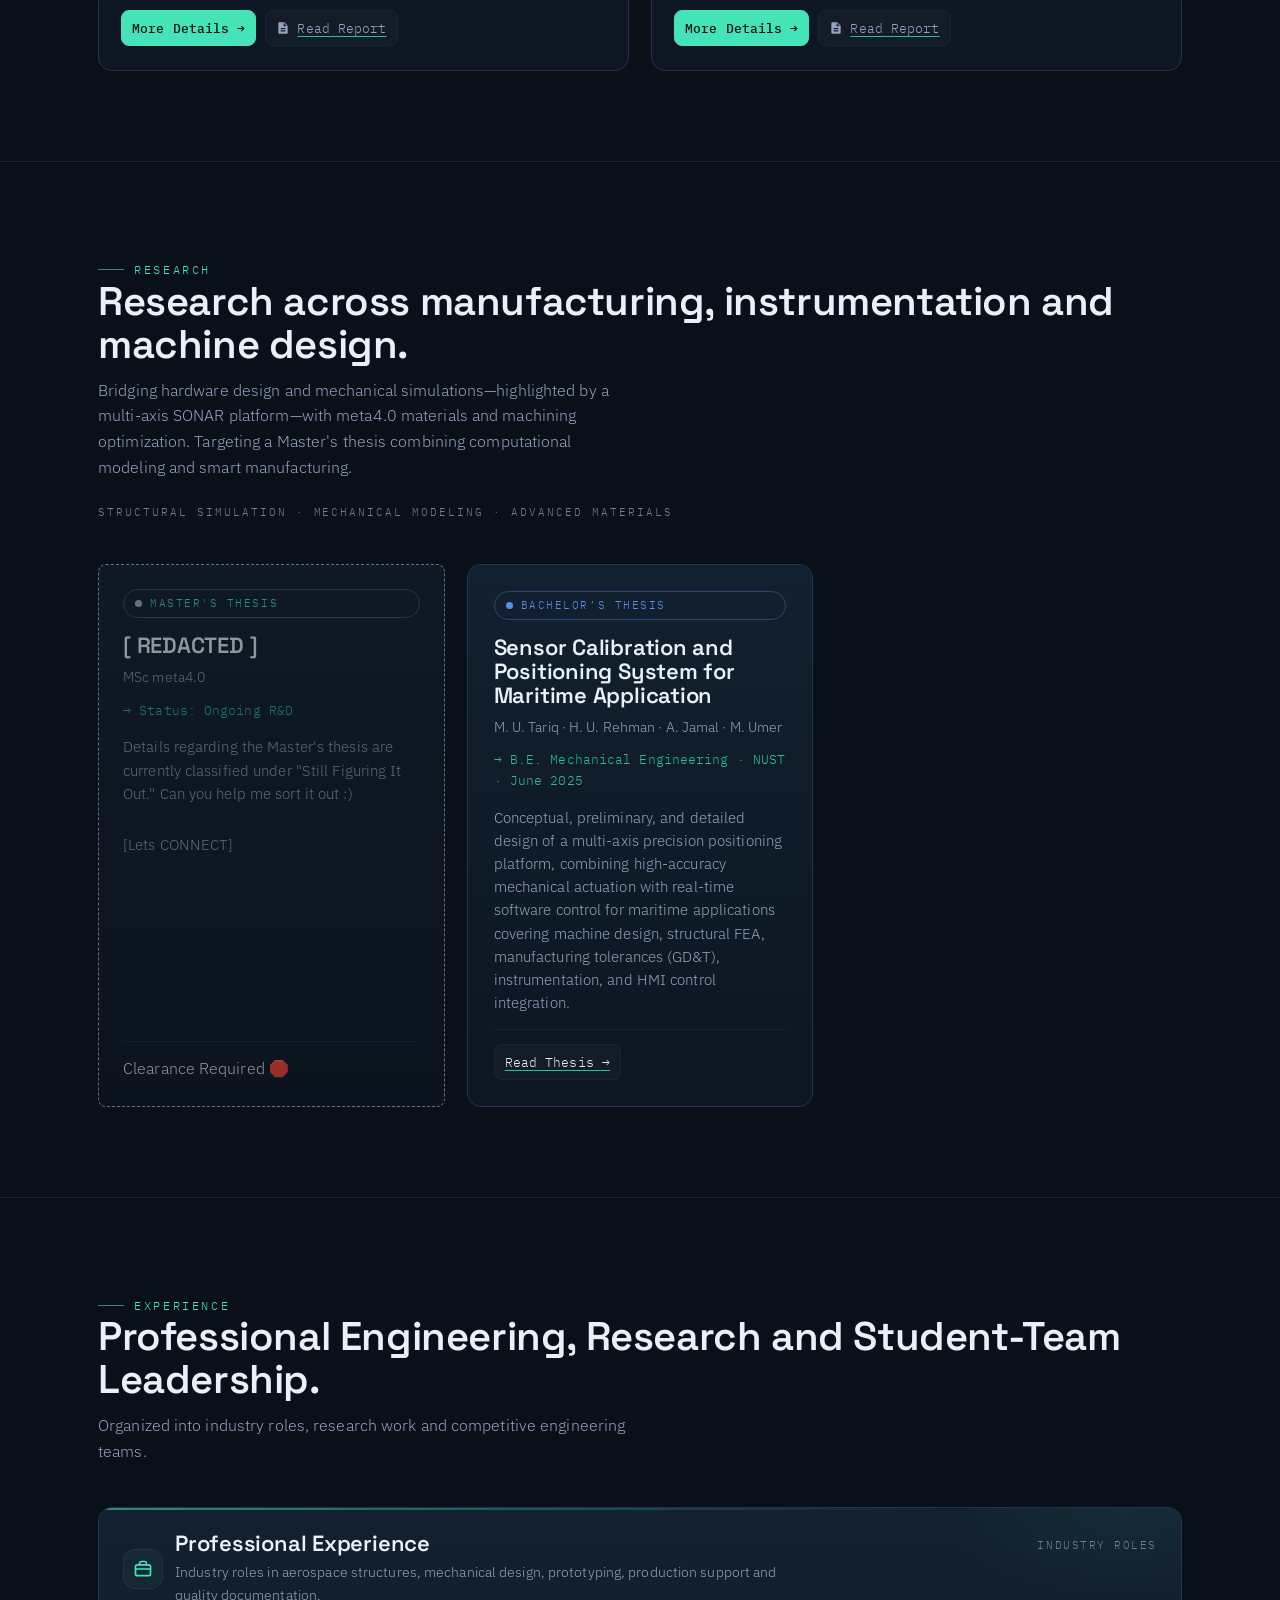
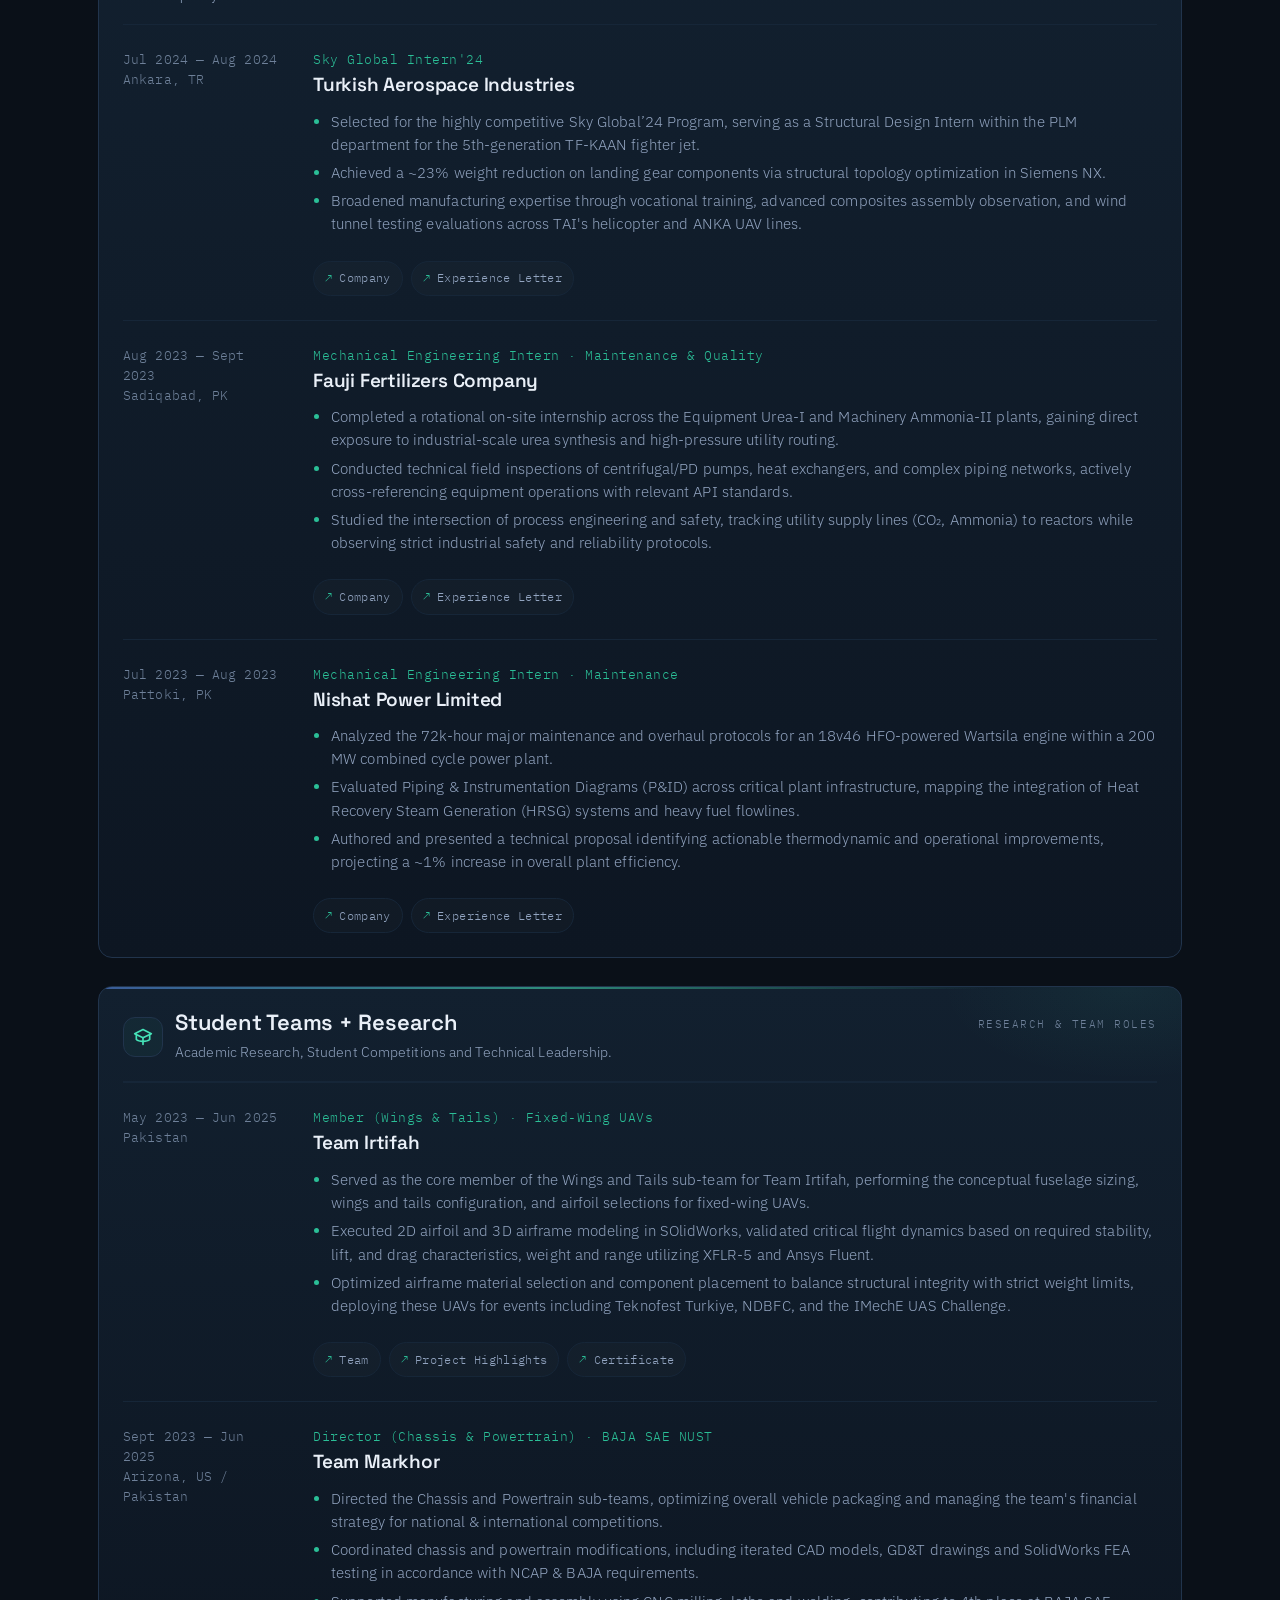
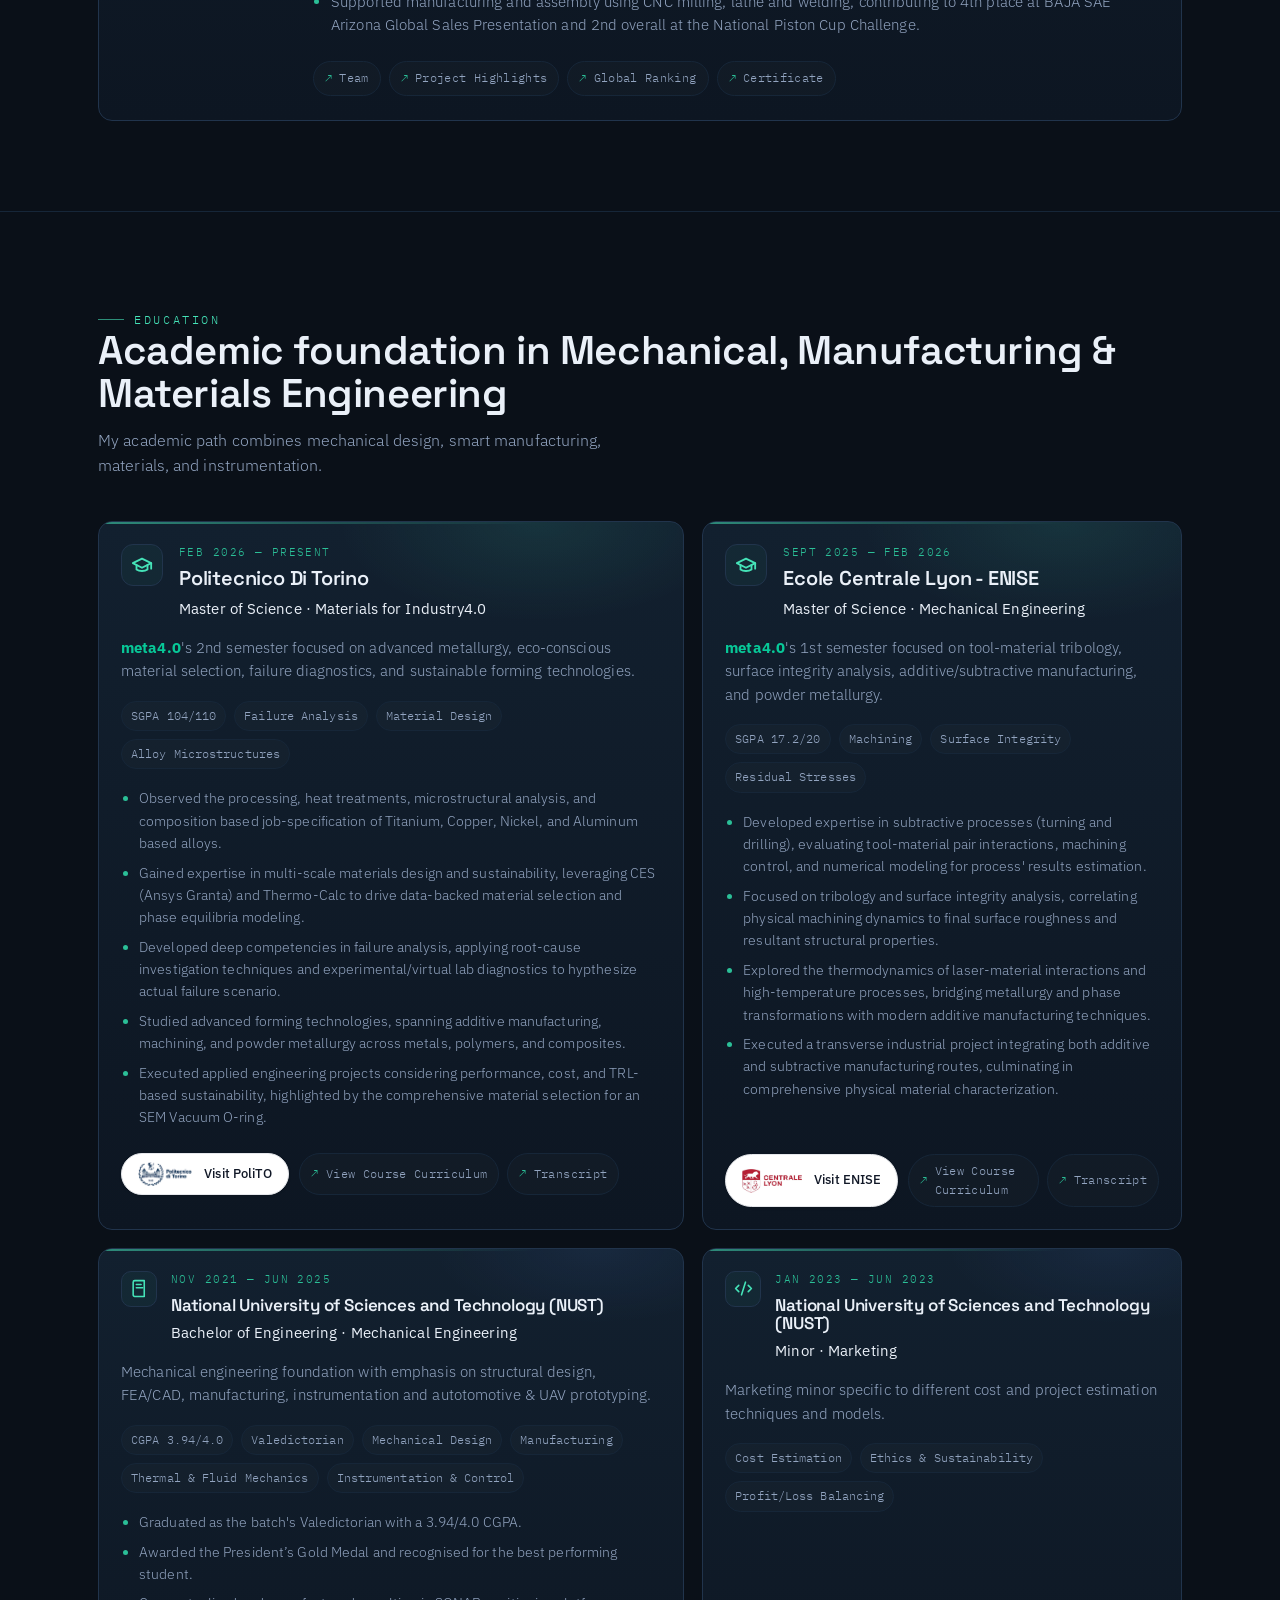
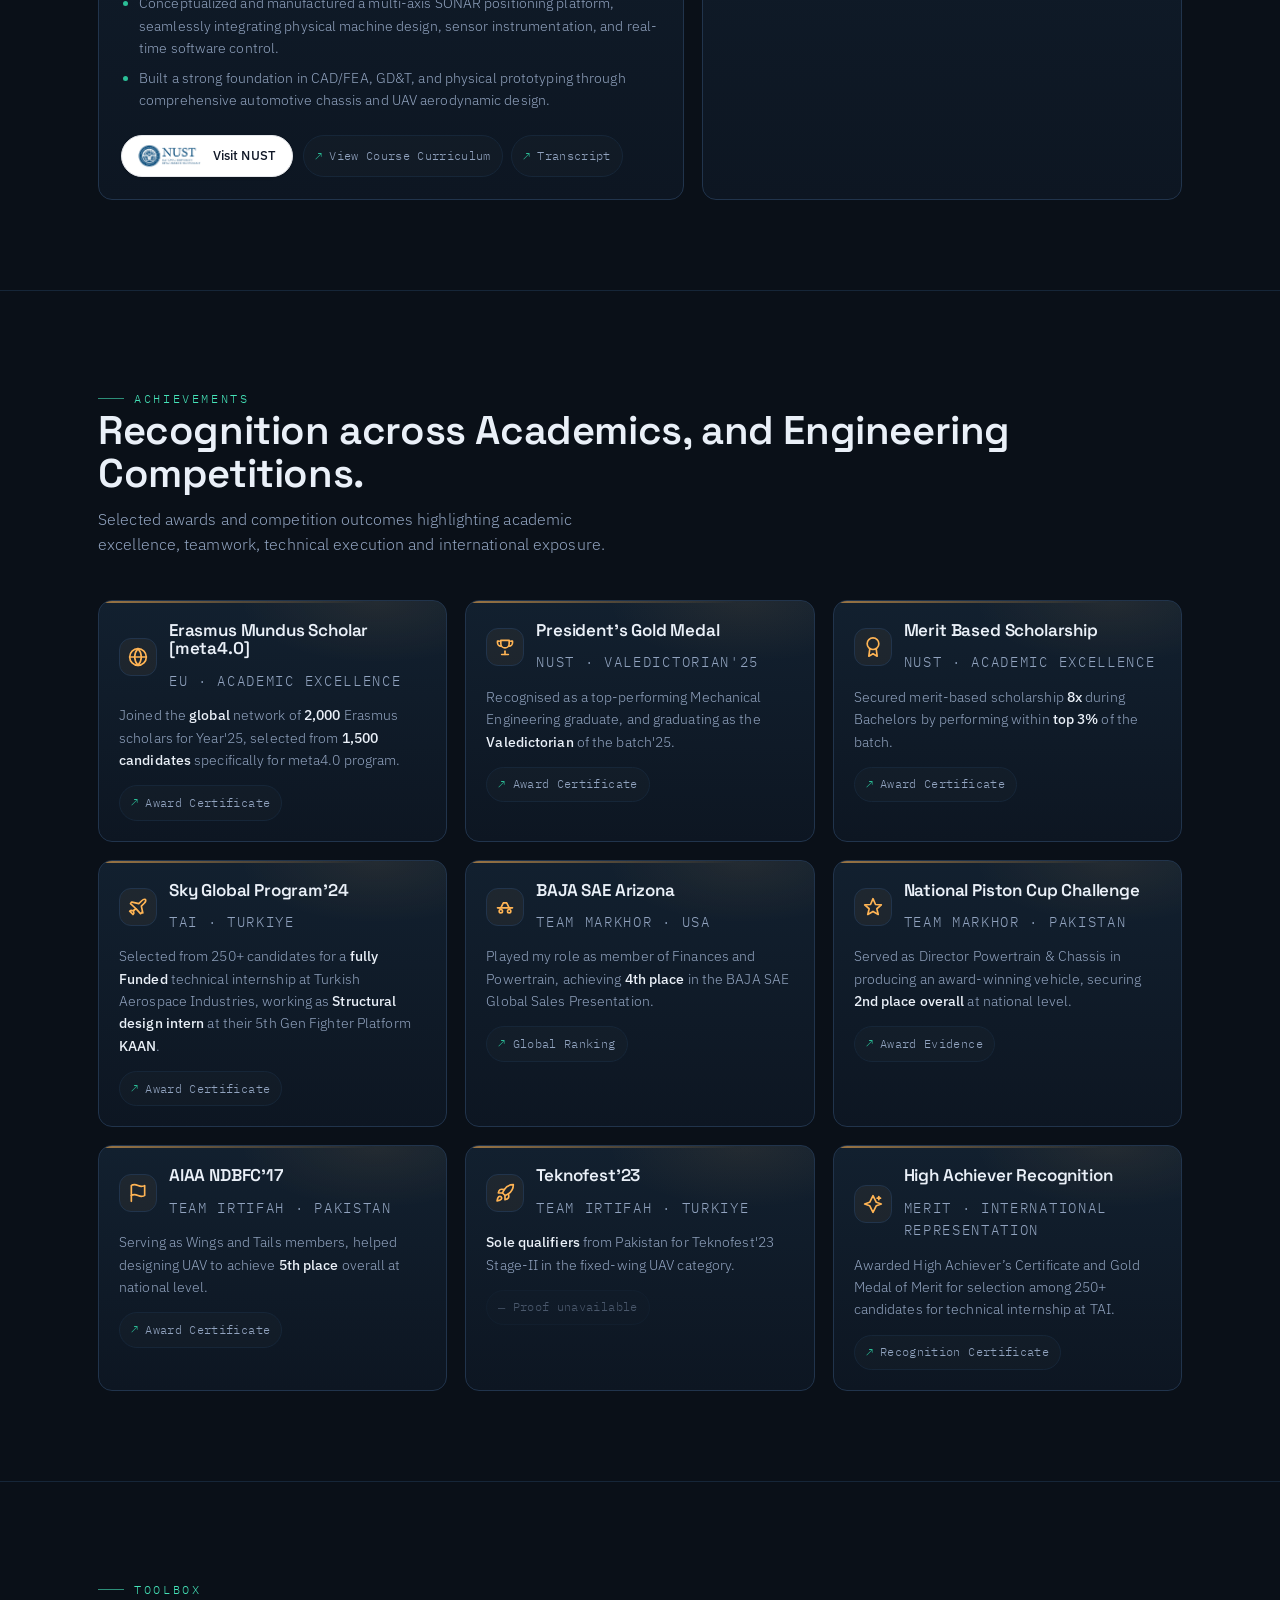
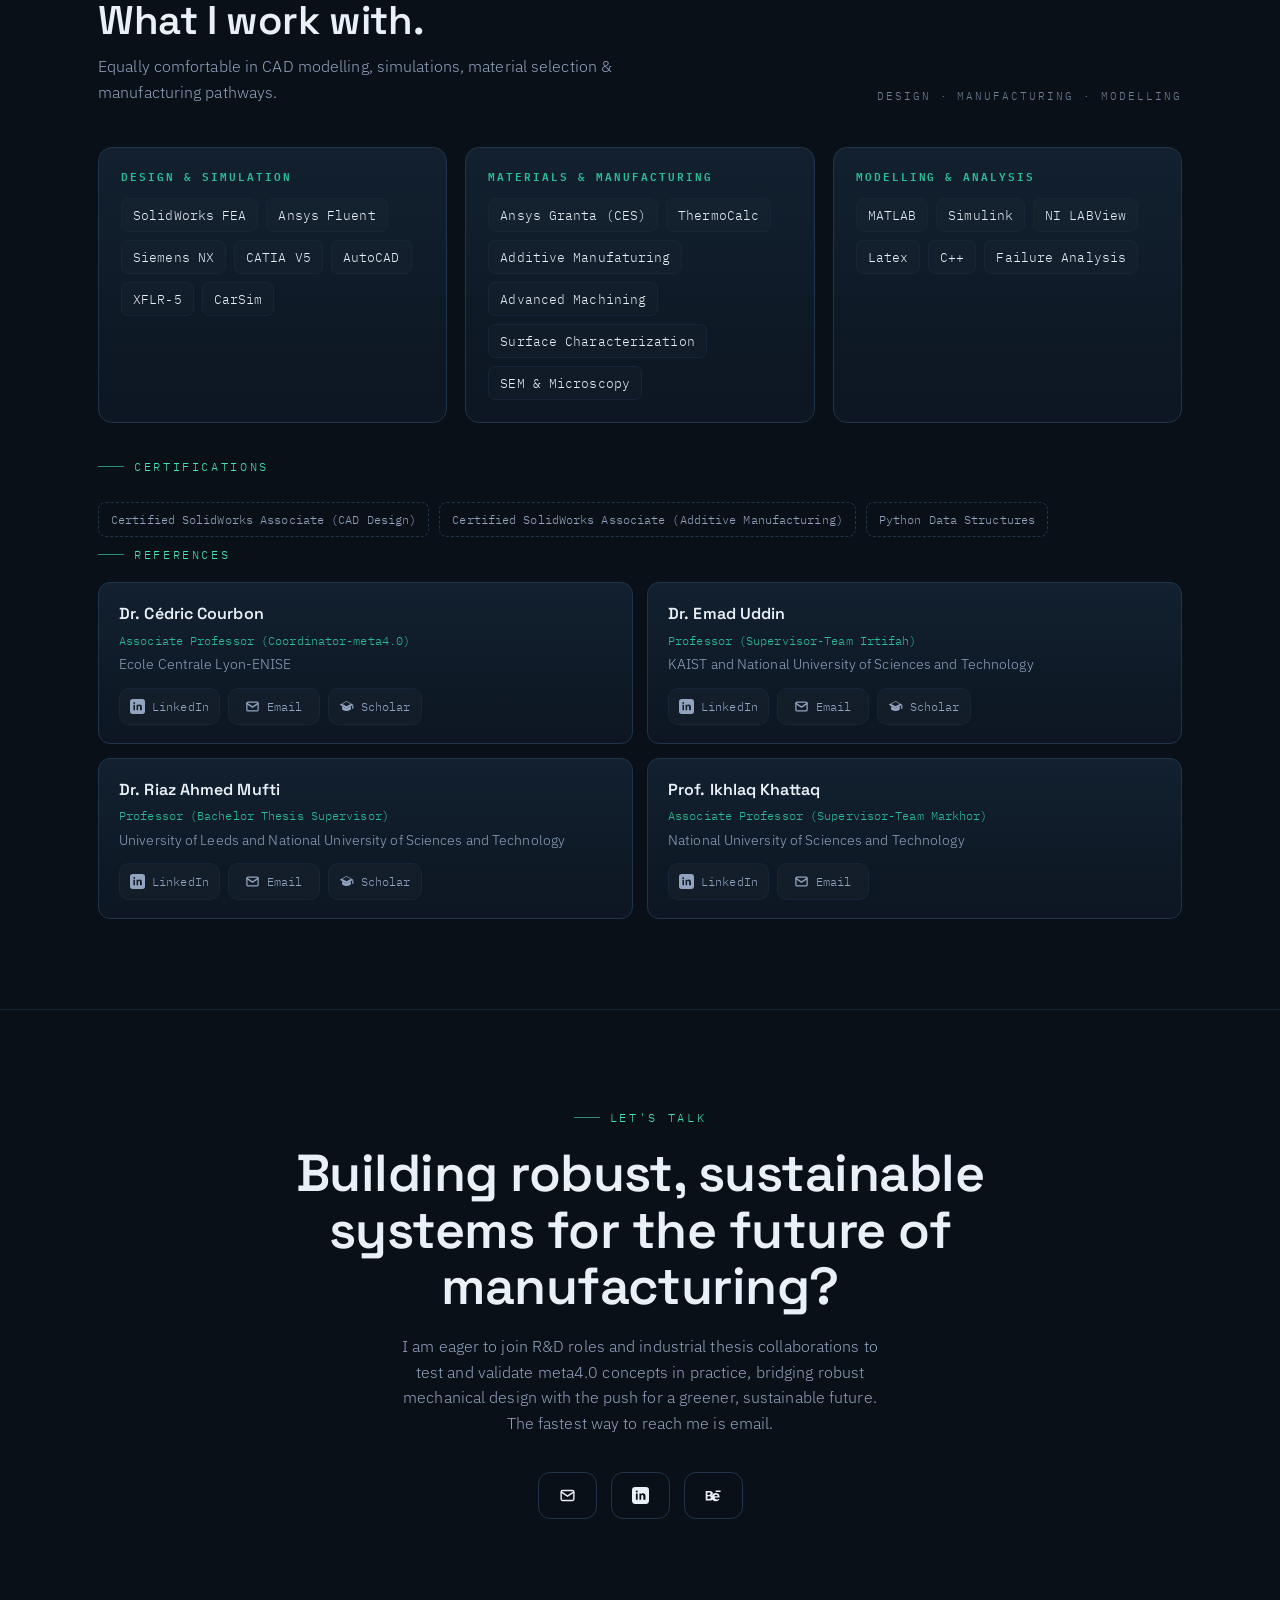
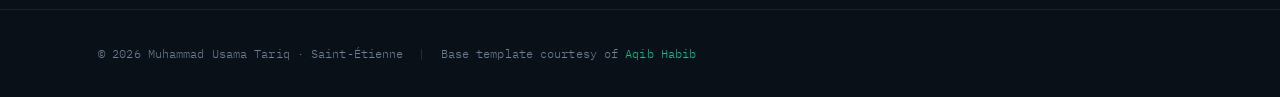
==== commit dc41f61f: "Small adjustments to index page" ====
--- a/index.html
+++ b/index.html
@@ -516,6 +516,7 @@
   font-size:11.5px;
   letter-spacing:.03em;
   transition:color .2s,border-color .2s,background .2s,transform .2s;
+
 }
 .evidence-link::before{
   content:"↗";
@@ -723,6 +724,7 @@
       border: 1px solid #e5e7eb;
       box-shadow: 0 1px 3px rgba(0,0,0,0.1);
       transition: all 0.2s ease;
+      white-space: nowrap; /* Forces text to stay on one line */
     }
 
     .pill-btn:hover {
@@ -2005,11 +2007,12 @@
           <li>Executed applied engineering projects considering performance, cost, and TRL-based sustainability, highlighted by the comprehensive material selection for an SEM Vacuum O-ring.</li>
         </ul>
         <div style="margin-top: 1.5rem; display: flex; justify-content: flex-start; margin-left: 0;">
-          <a href="assets/documents/Syllabi_S2_PoliTO_Fundamentals_Materials_v2025.pdf" target="_blank" rel="noopener" class="pill-btn" style="margin-right: 10px;">
+          <a href="https://www.polito.it/" target="_blank" rel="noopener" class="pill-btn" style="margin-right: 10px;">
             <img src="assets/polito-logo.png" alt="Polito Logo" class="pill-logo" />
-            View Course Curriculum
+            Visit PoliTO
           </a>
-          <a class="evidence-link" href="assets/documents/Polito_Transcript.png" target="_blank">Transcript</a>
+          <a class="evidence-link" href="assets/documents/Syllabi_S2_PoliTO_Fundamentals_Materials_v2025.pdf" target="_blank">View Course Curriculum</a>
+          <a class="evidence-link" href="assets/documents/Polito_Transcript.png" target="_blank" style="margin-left: 8px;">Transcript</a>
           
         </div>
       </article>
@@ -2037,11 +2040,12 @@
           <div style="flex-grow: 1; min-height: 23px;"></div>
         </ul>
         <div style="margin-top: 1.5rem; display: flex; justify-content: flex-start; margin-left: 0;">
-          <a href="assets/documents/Syllabi_S1_ENISE_Fundamentals_Manufacturing_v2025.pdf" target="_blank" rel="noopener" class="pill-btn" style="margin-right: 10px;">
+          <a href="https://enise.ec-lyon.fr/" target="_blank" rel="noopener" class="pill-btn" style="margin-right: 10px;">
             <img src="assets/enise-logo.png" alt="Polito Logo" class="pill-logo" />
-            View Course Curriculum
+            Visit ENISE
           </a>
-          <a class="evidence-link" href="assets/documents/Transcript_ENISE.pdf" target="_blank">Transcript</a>
+          <a class="evidence-link" href="assets/documents/Syllabi_S1_ENISE_Fundamentals_Manufacturing_v2025.pdf" target="_blank" >View Course Curriculum</a>
+          <a class="evidence-link" href="assets/documents/Transcript_ENISE.pdf" target="_blank" style="margin-left: 8px;">Transcript</a>
         </div>
       </article>      
       
@@ -2067,11 +2071,12 @@
           <li>Built a strong foundation in CAD/FEA, GD&amp;T, and physical prototyping through comprehensive automotive chassis and UAV aerodynamic design.</li>
         </ul>
         <div style="margin-top: 1.5rem; display: flex; justify-content: flex-start; margin-left: 0;">
-          <a href="https://smme.nust.edu.pk/program/bachelors-of-mechanical-engineering-for-2019-entry" target="_blank" rel="noopener" class="pill-btn" style="margin-right: 10px;">
+          <a href="https://nust.edu.pk/" target="_blank" rel="noopener" class="pill-btn" style="margin-right: 10px;">
             <img src="assets/NUST-logo.png" alt="Polito Logo" class="pill-logo" />
-            View Course Curriculum
+            Visit NUST
           </a>
-          <a class="evidence-link" href="assets/documents/Transcript_NUST.pdf" target="_blank">Transcript</a>
+          <a class="evidence-link" href="https://smme.nust.edu.pk/program/bachelors-of-mechanical-engineering-for-2019-entry" target="_blank">View Course Curriculum</a>
+          <a class="evidence-link" href="assets/documents/Transcript_NUST.pdf" target="_blank" style="margin-left: 8px;">Transcript</a>
         </div>
       </article>
 
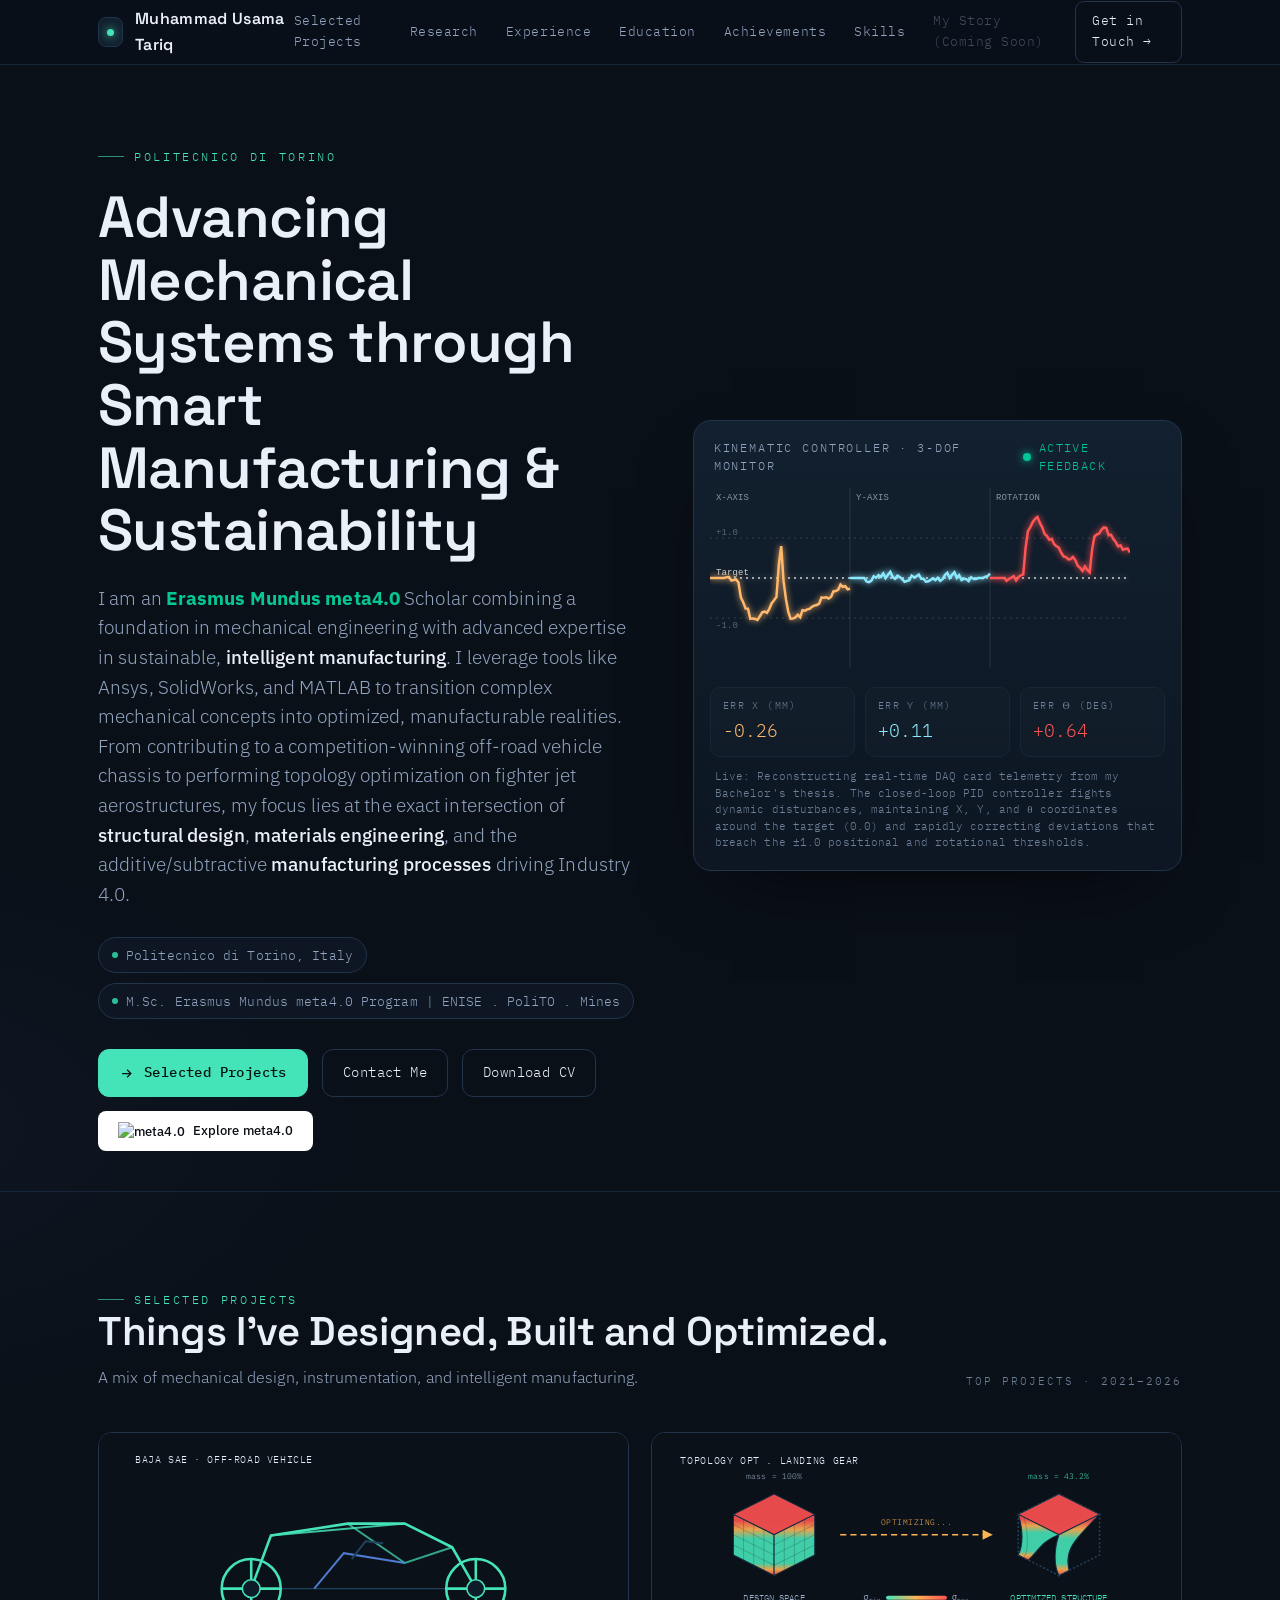
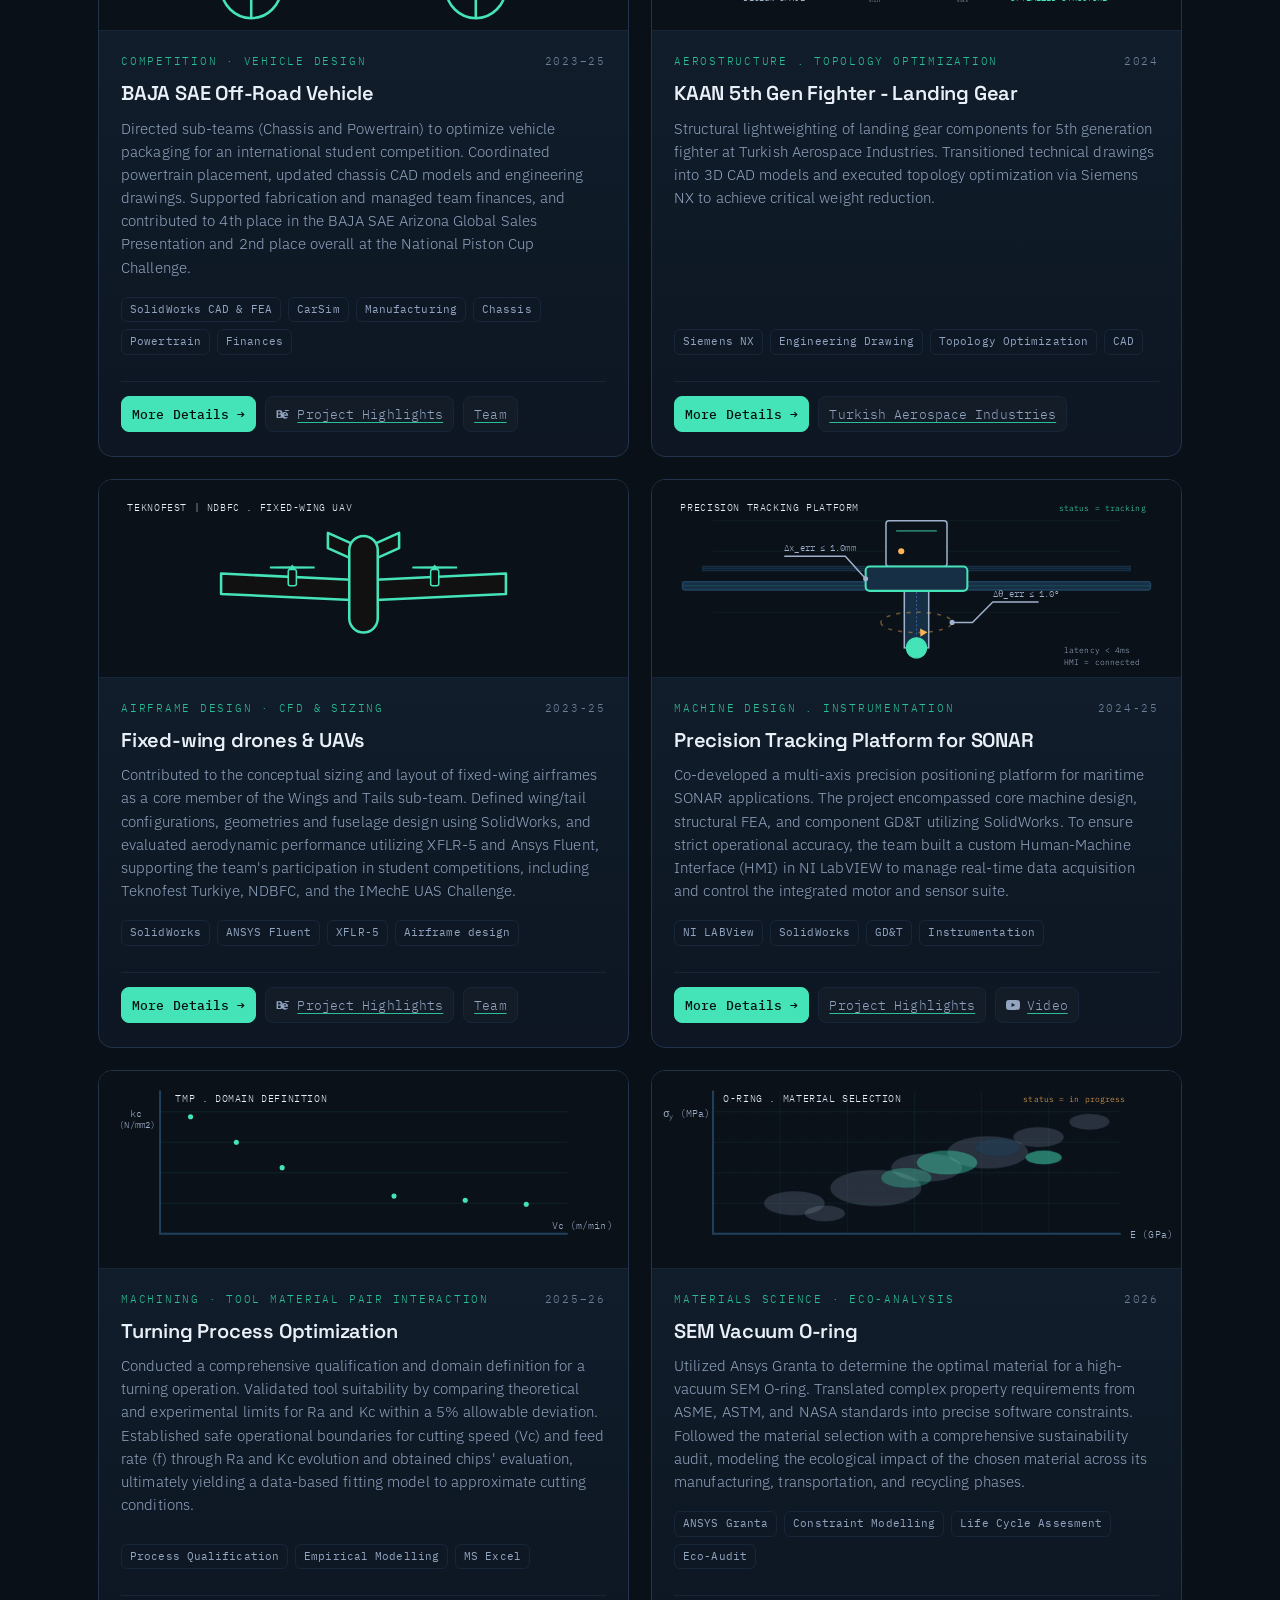
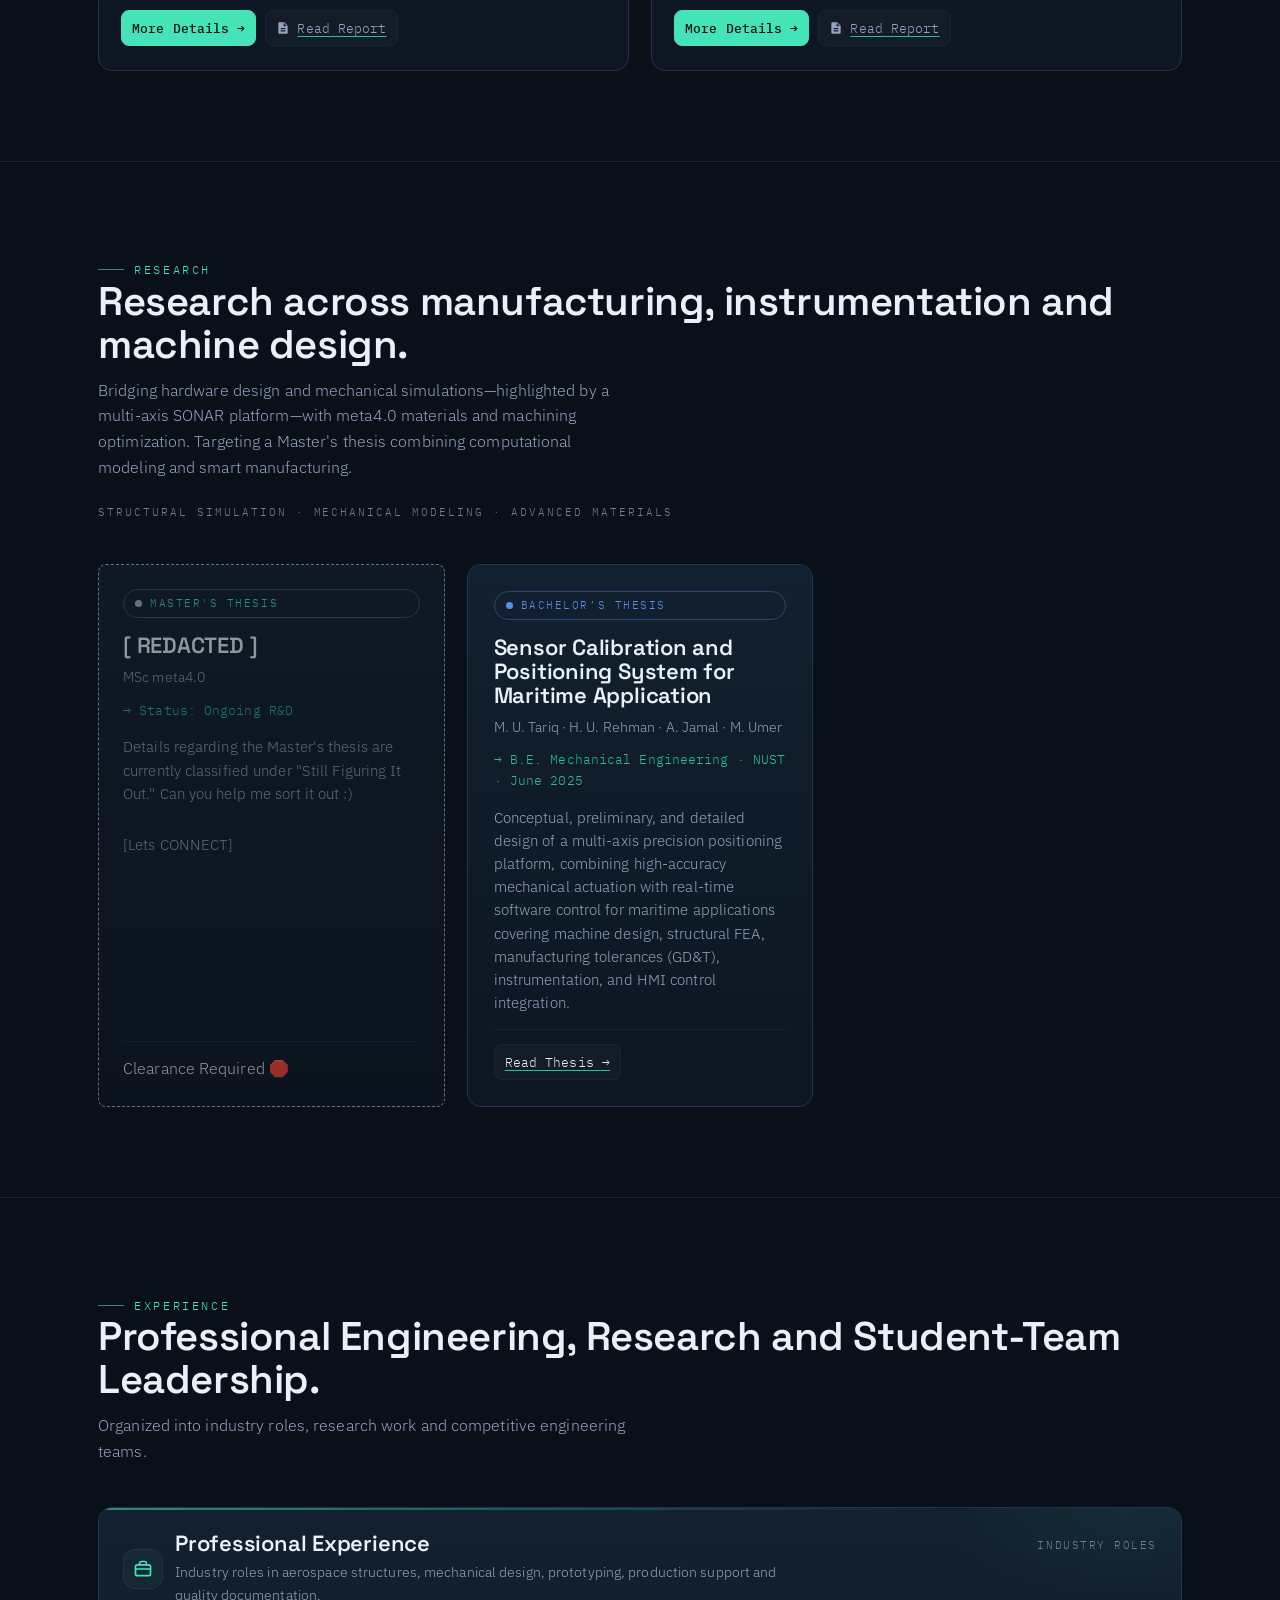
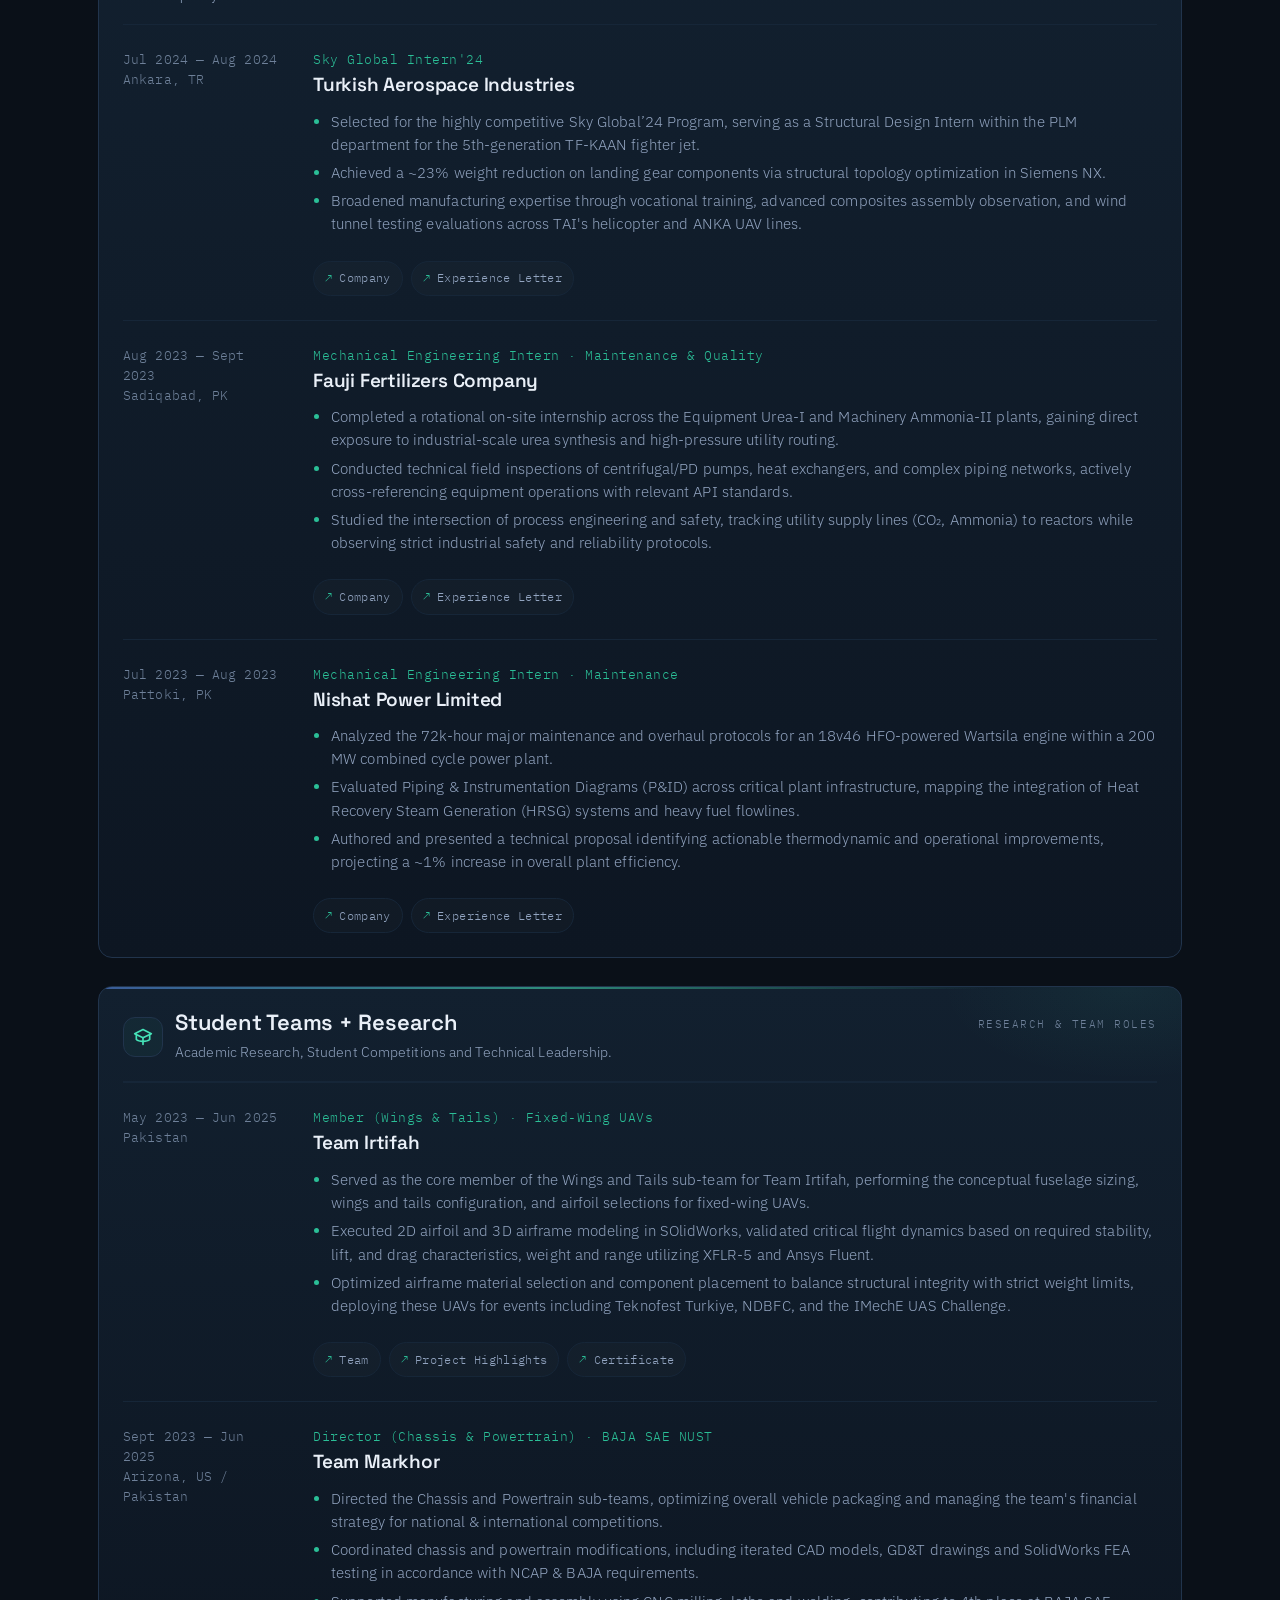
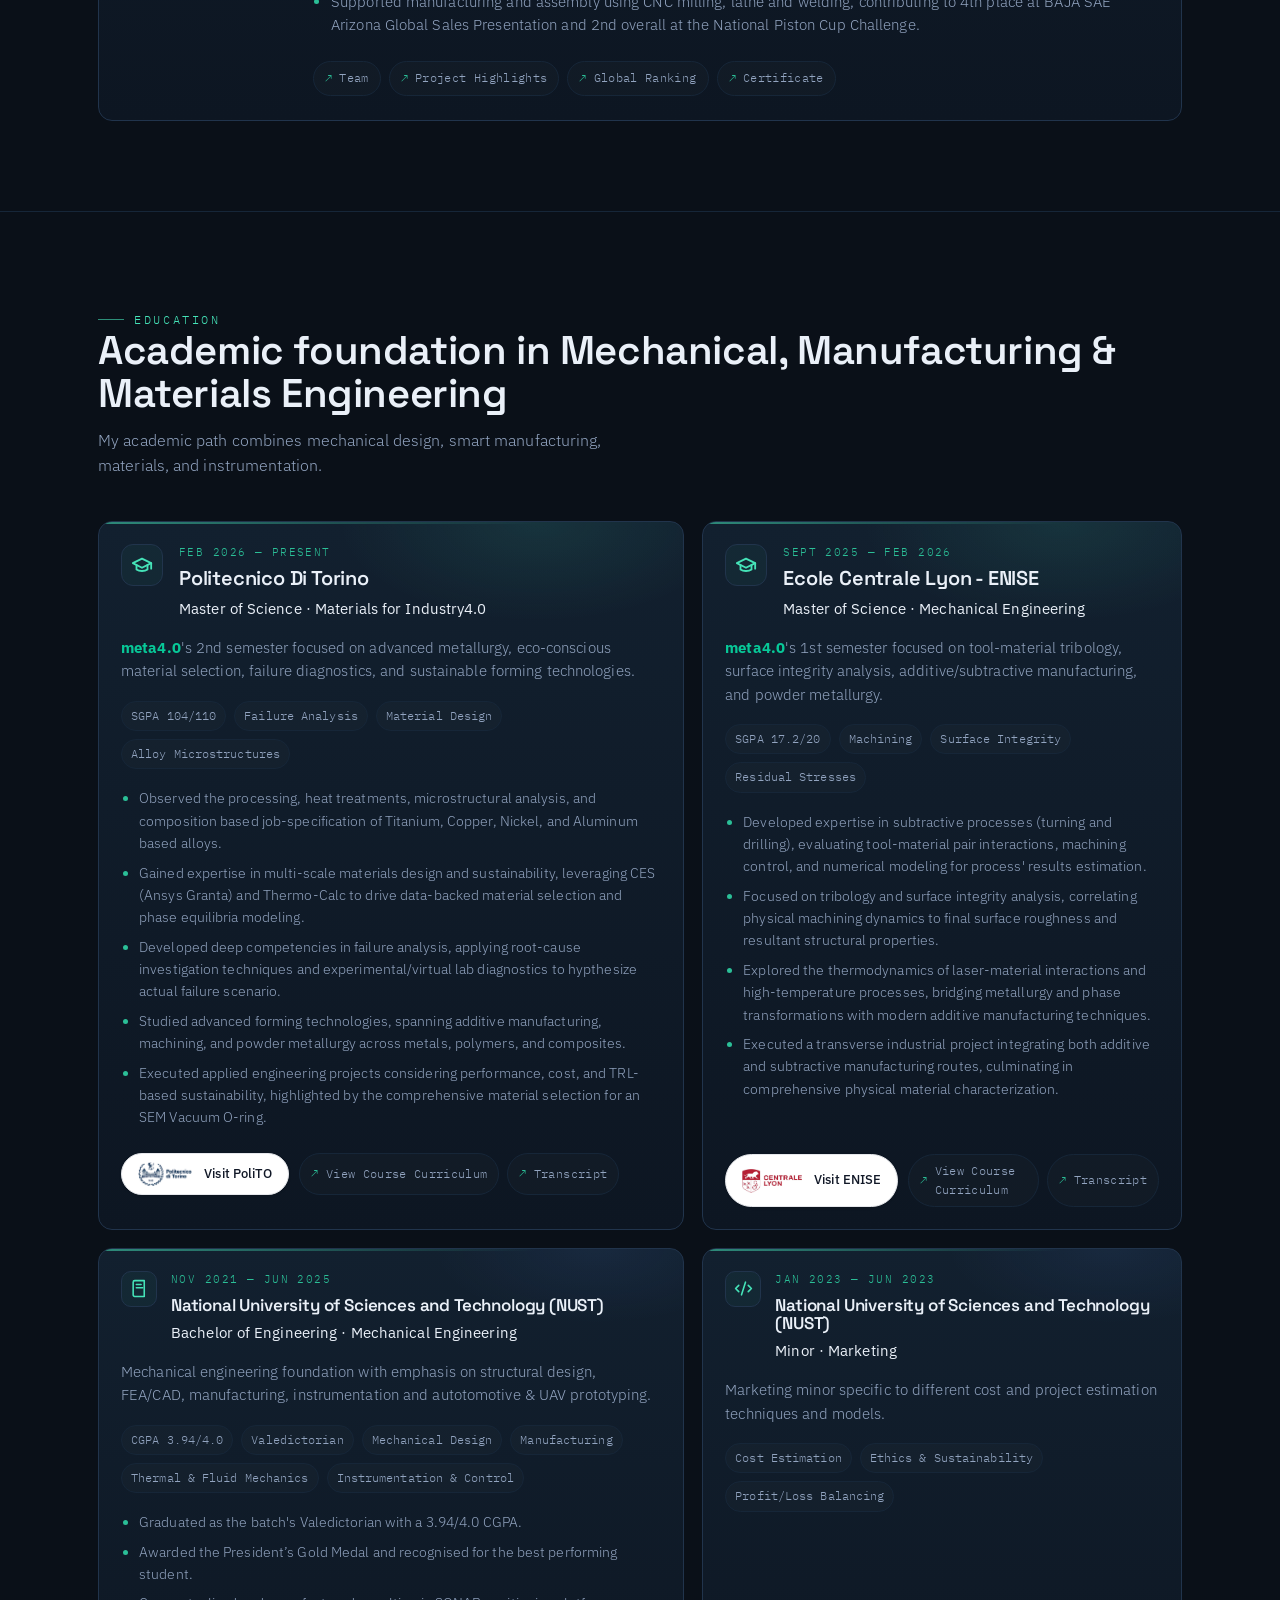
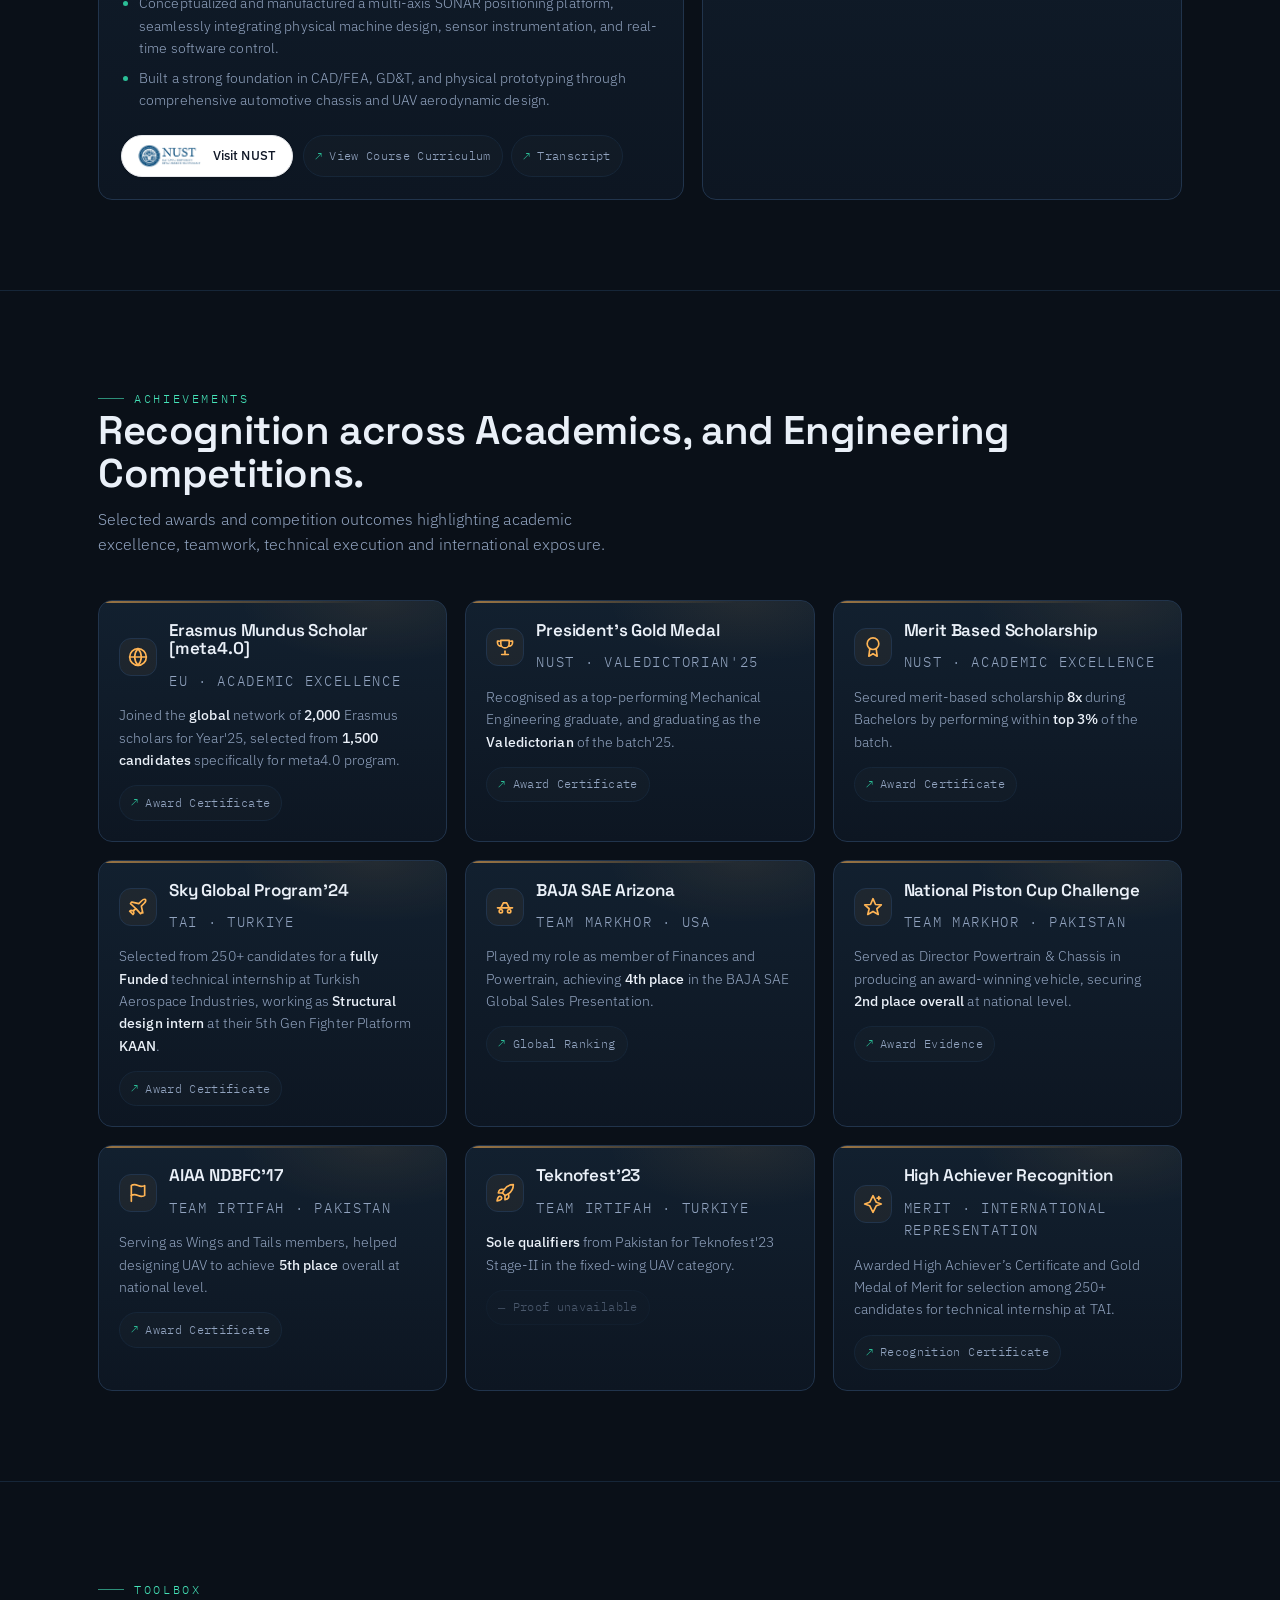
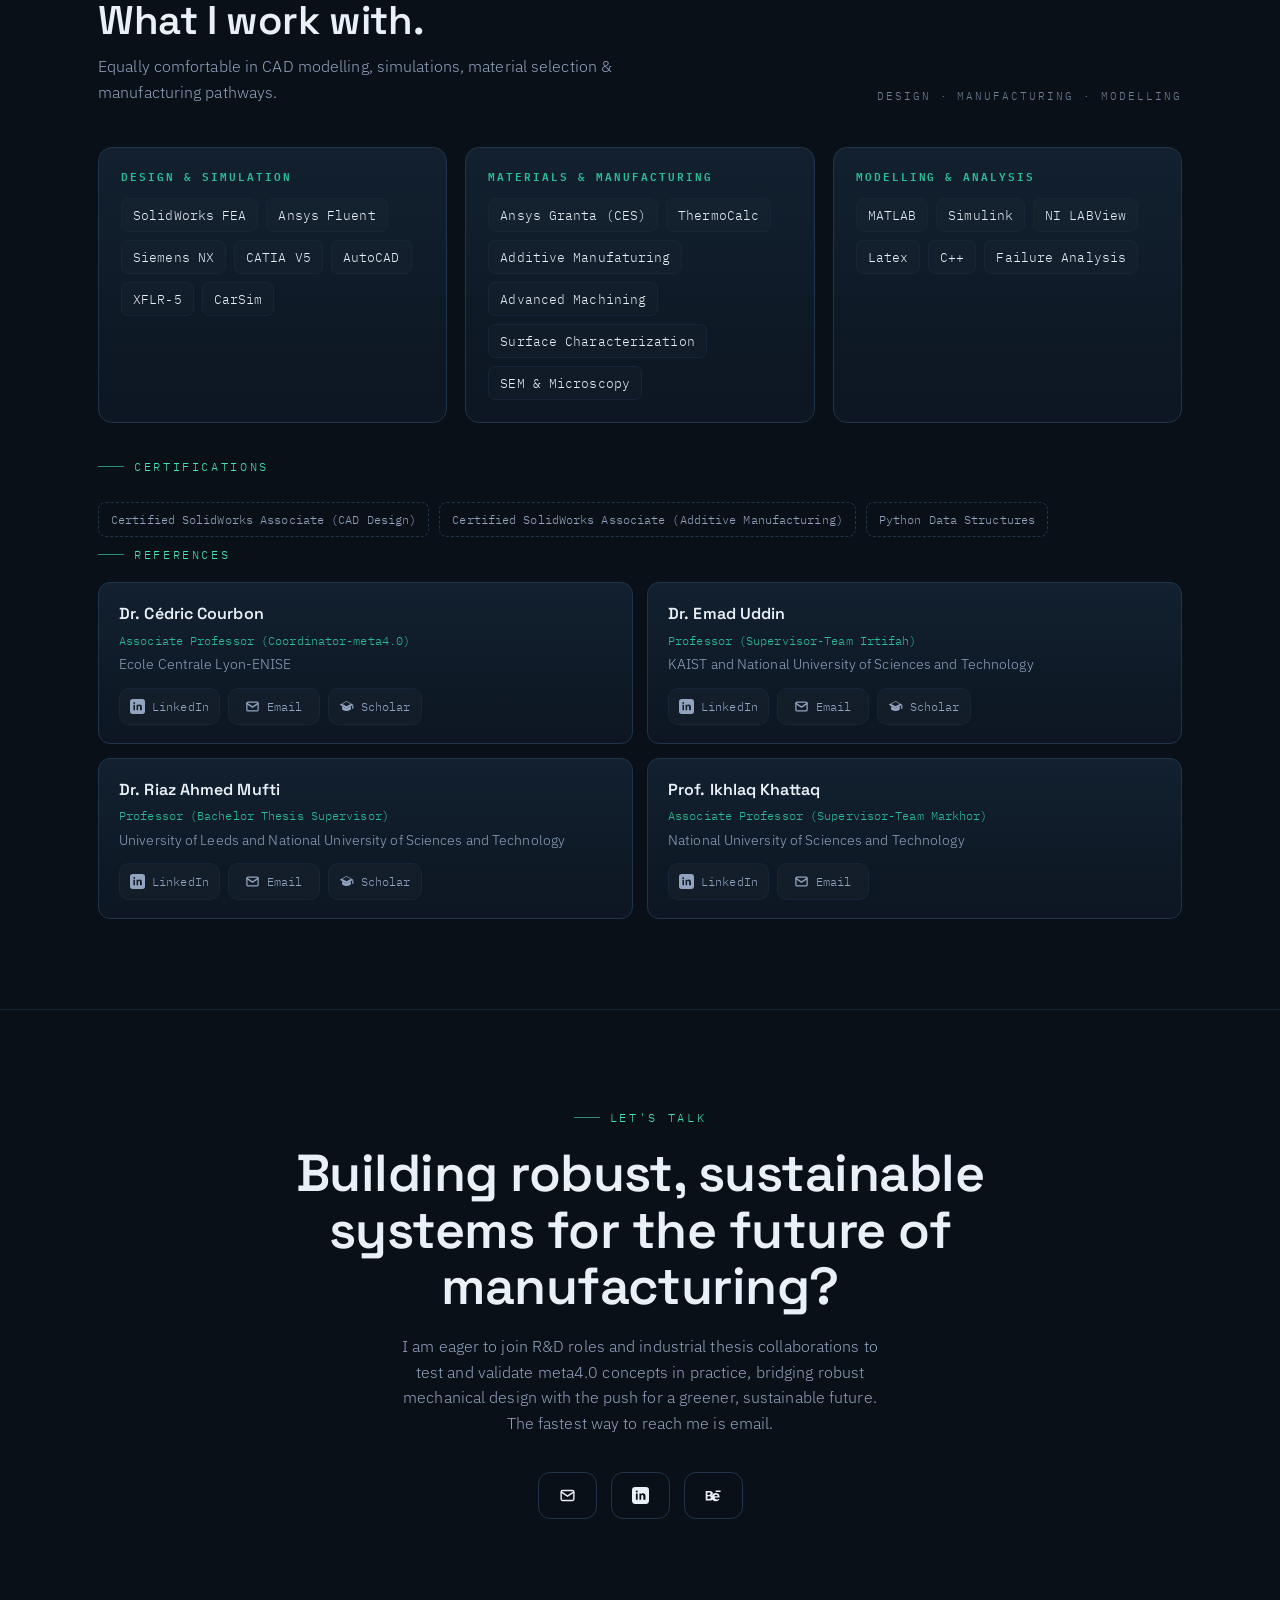
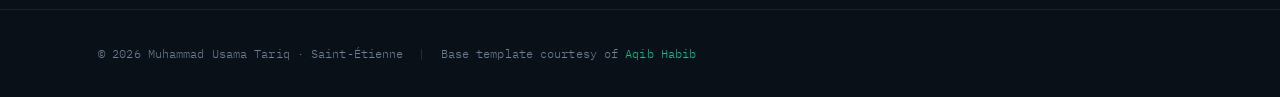
==== commit bf181518: "Small adjustments to index page" ====
--- a/index.html
+++ b/index.html
@@ -2045,7 +2045,7 @@
             Visit ENISE
           </a>
           <a class="evidence-link" href="assets/documents/Syllabi_S1_ENISE_Fundamentals_Manufacturing_v2025.pdf" target="_blank" >View Course Curriculum</a>
-          <a class="evidence-link" href="assets/documents/Transcript_ENISE.pdf" target="_blank" style="margin-left: 8px;">Transcript</a>
+          <a class="evidence-link" href="assets/documents/ENISE_M1_Transcript.pdf" target="_blank" style="margin-left: 8px;">Transcript</a>
         </div>
       </article>      
       
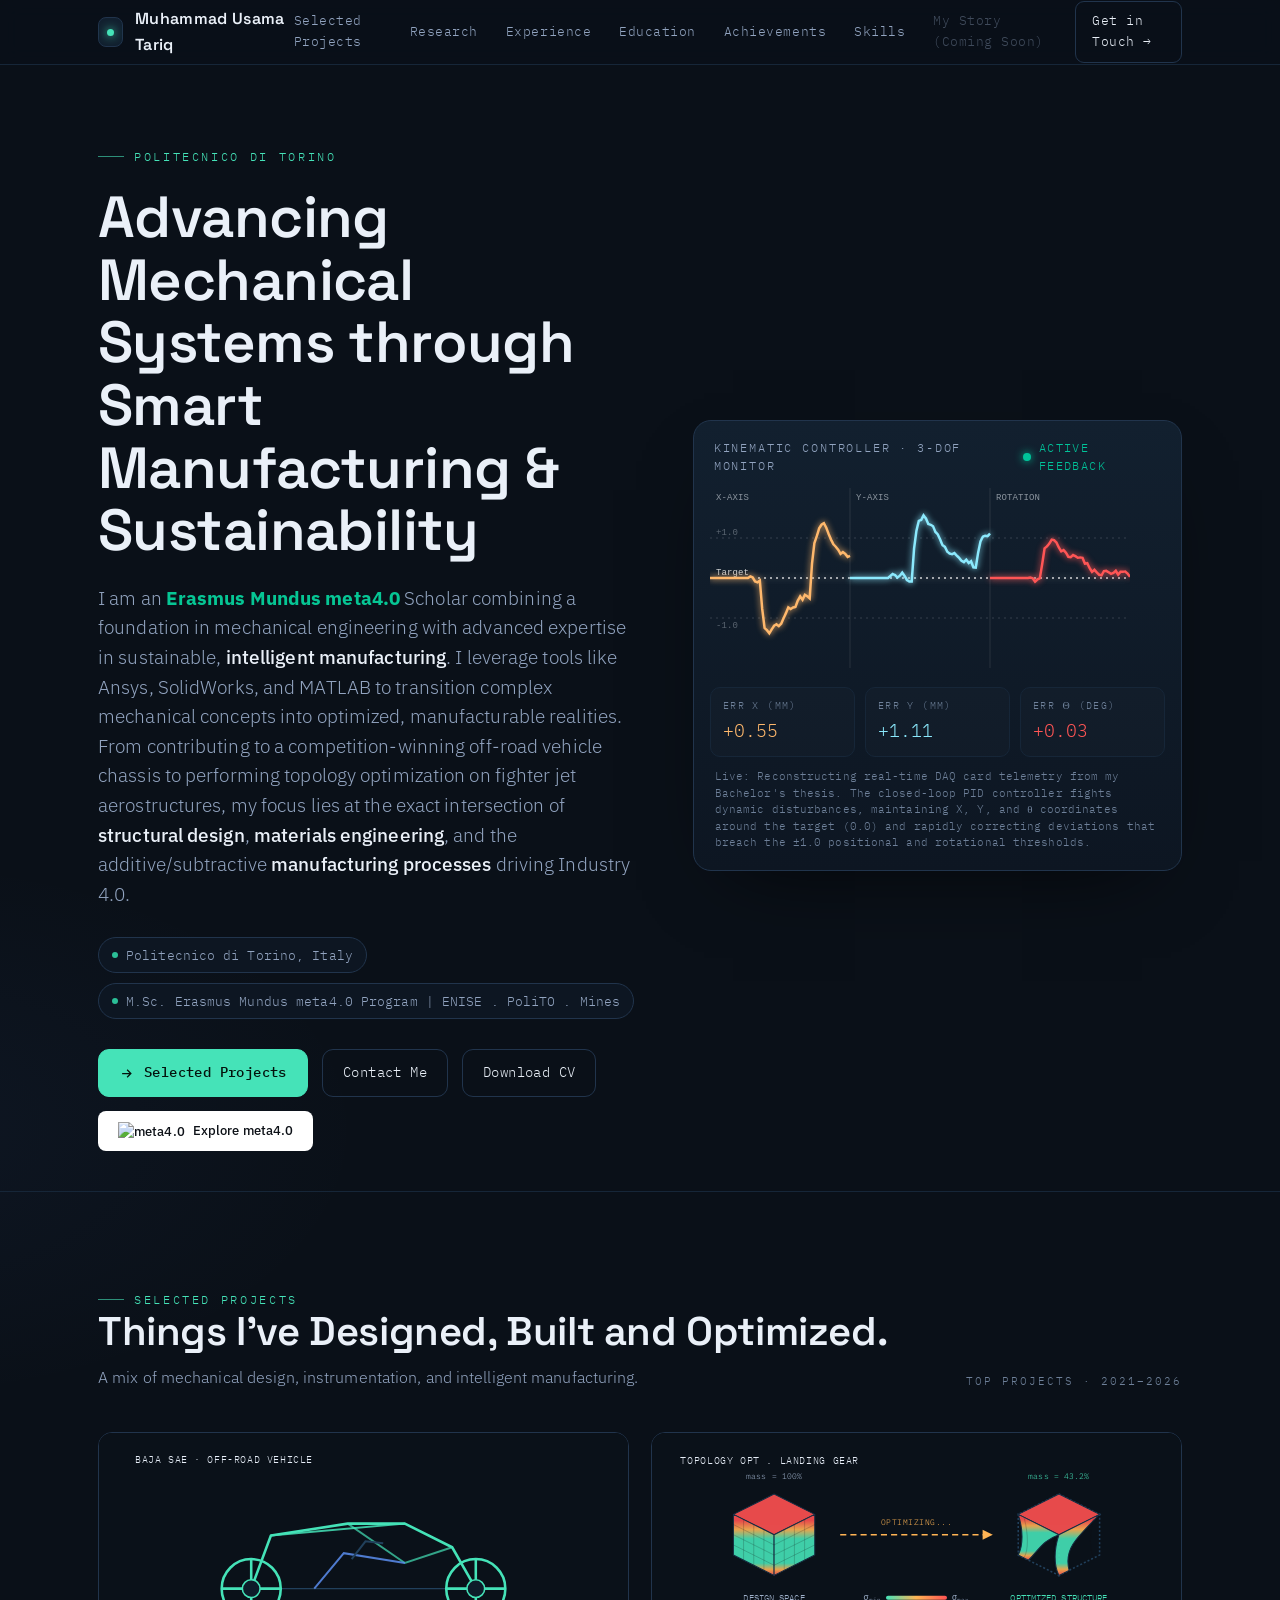
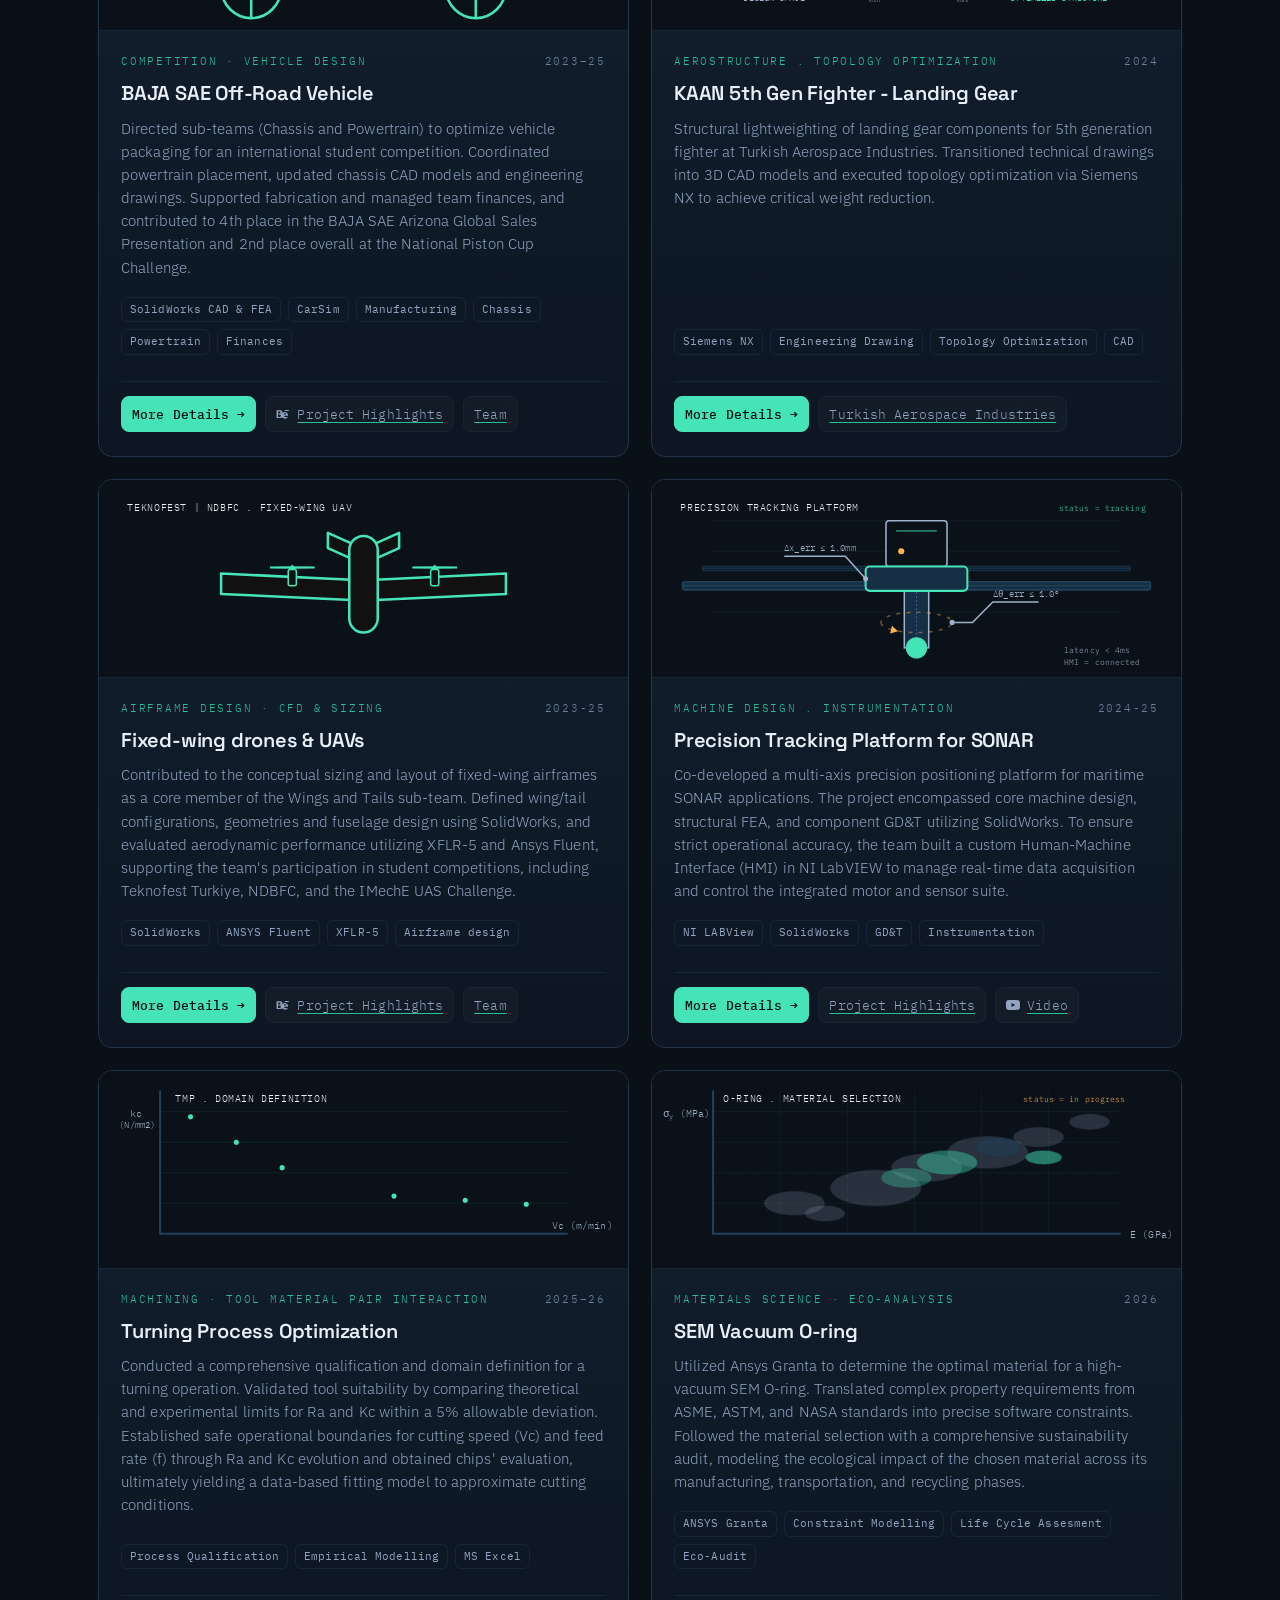
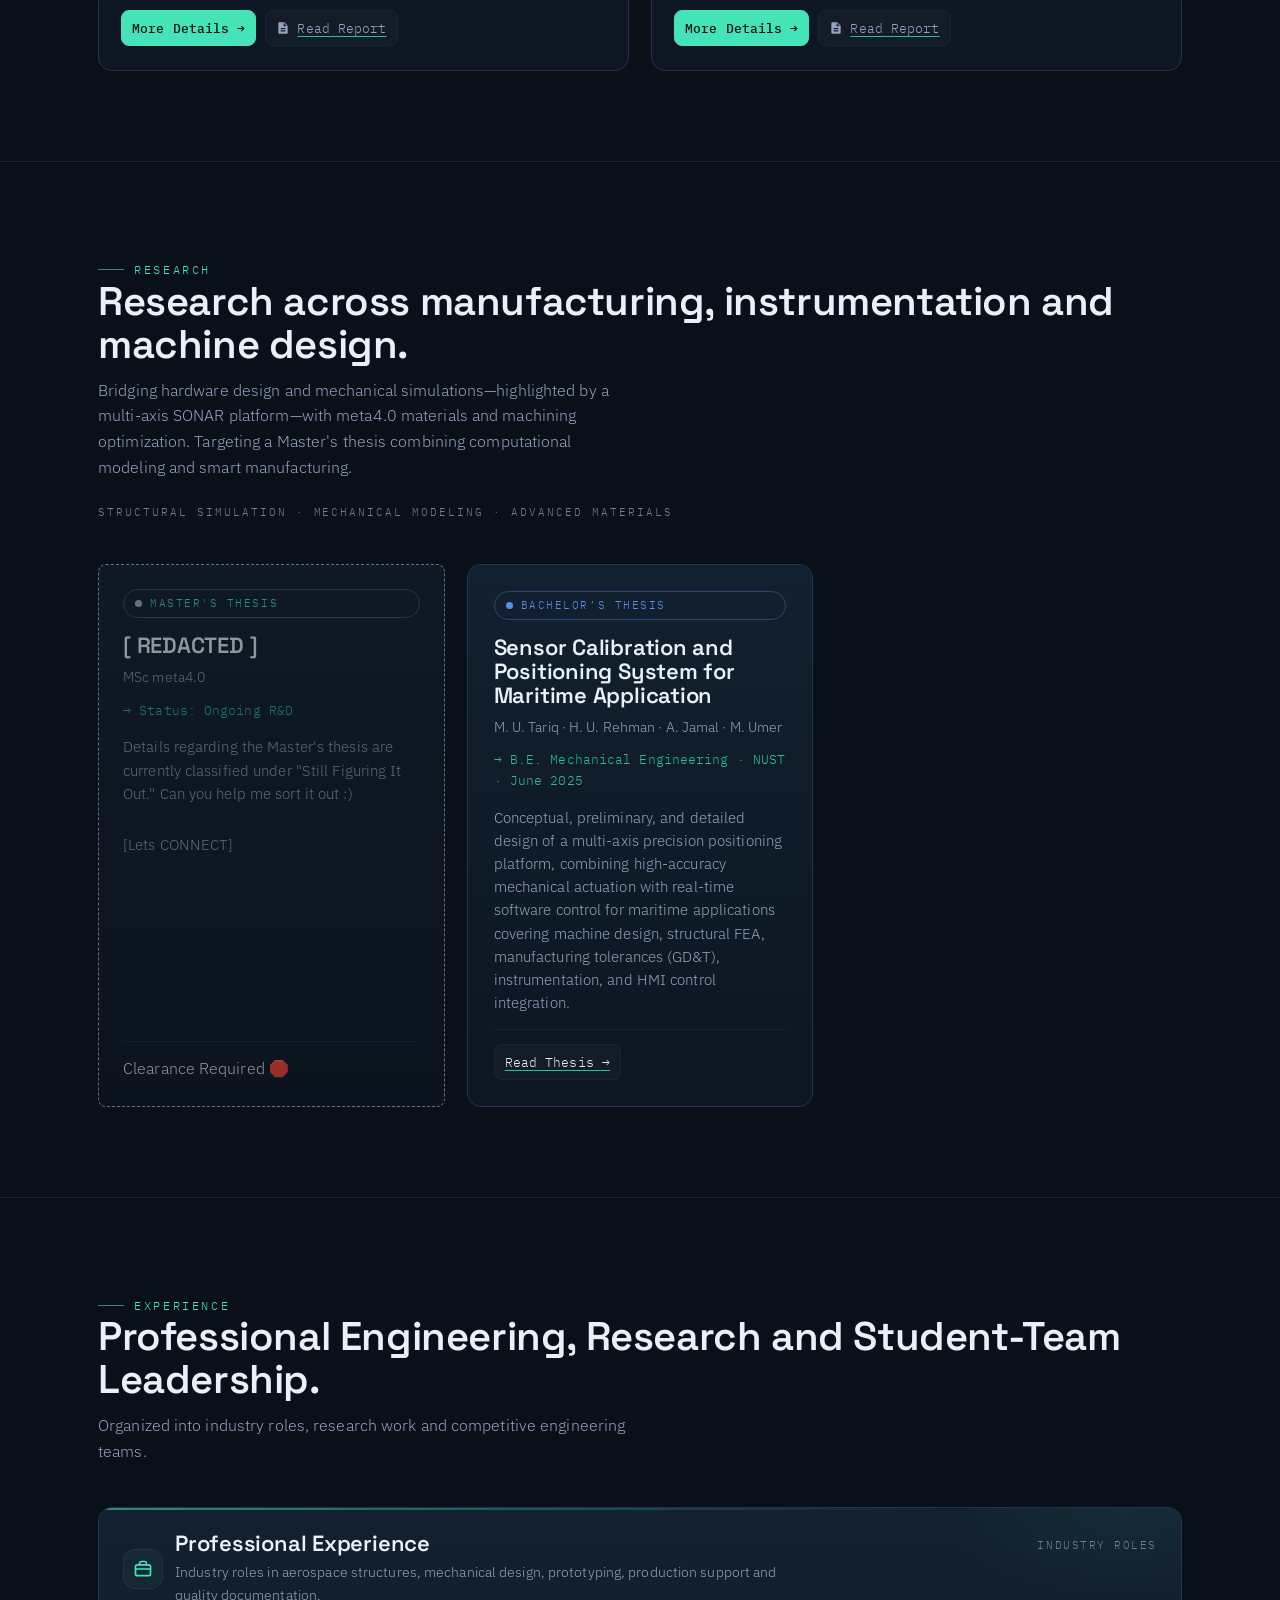
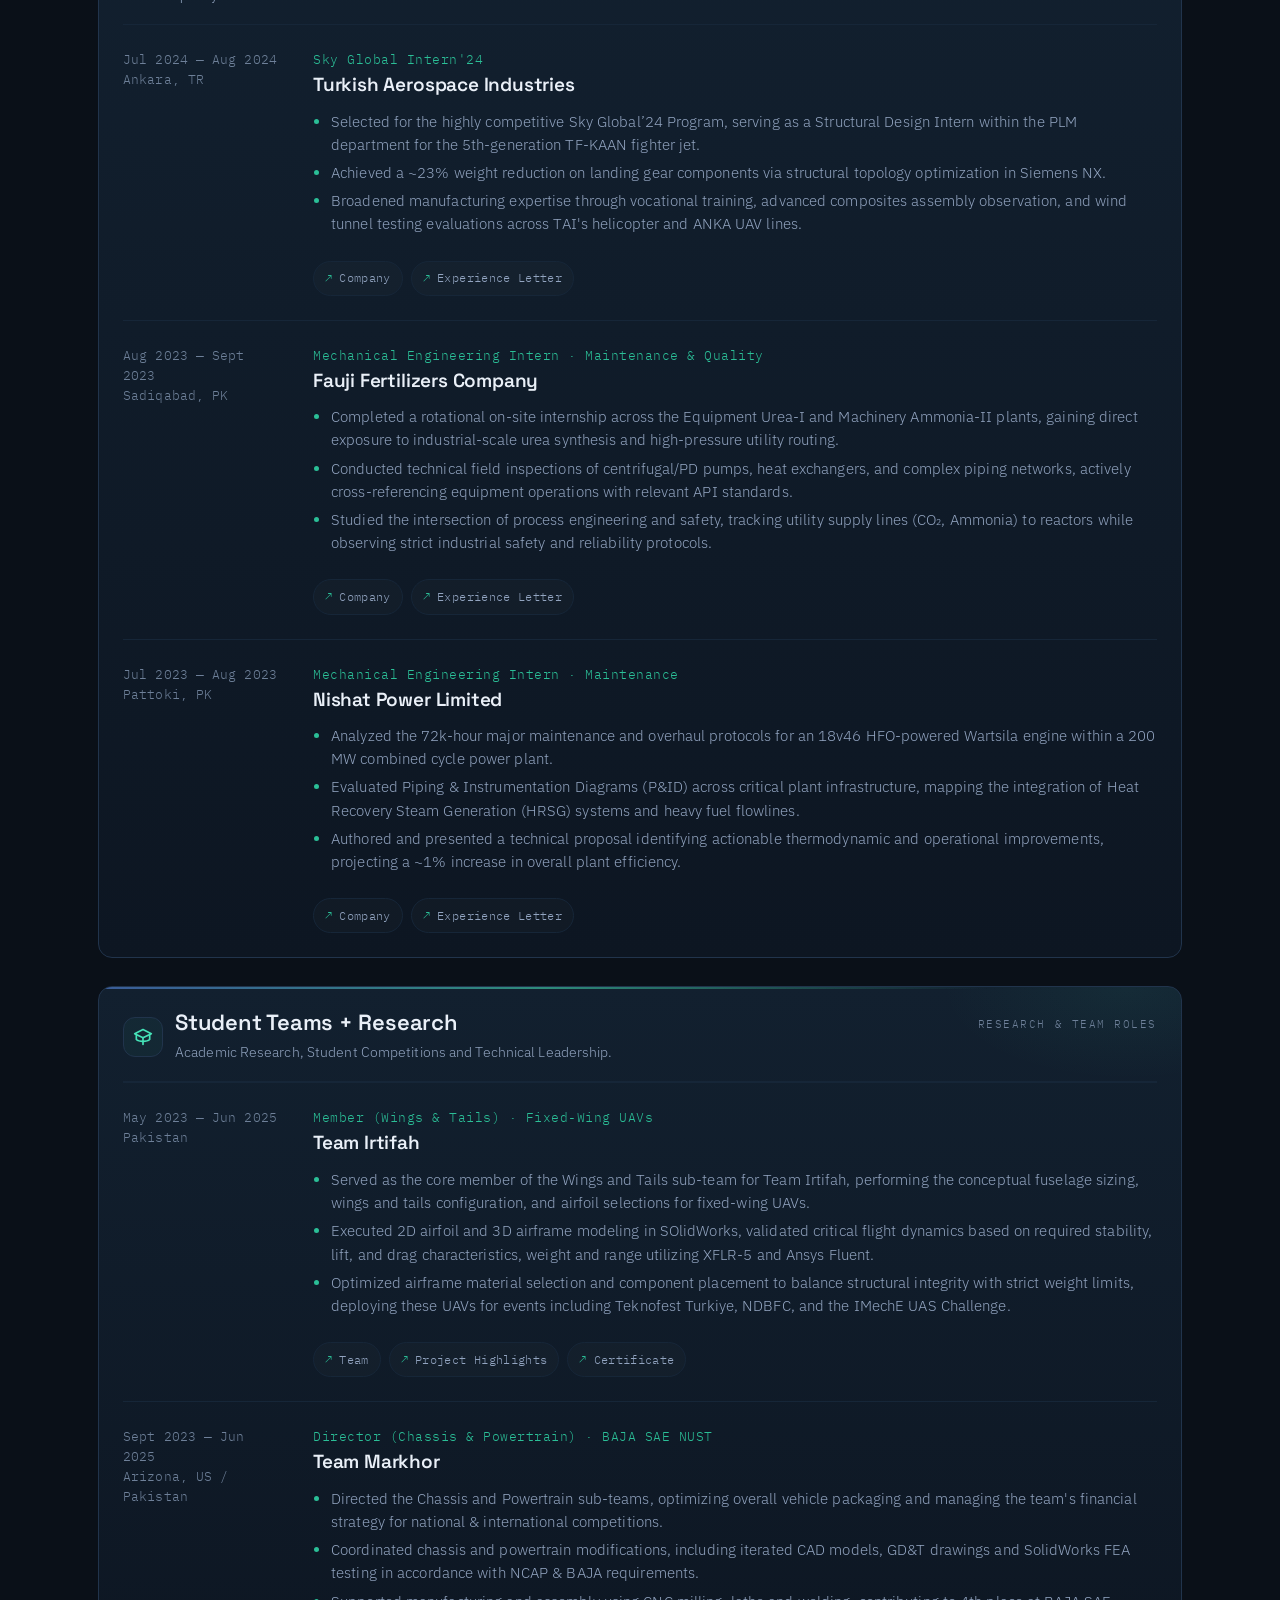
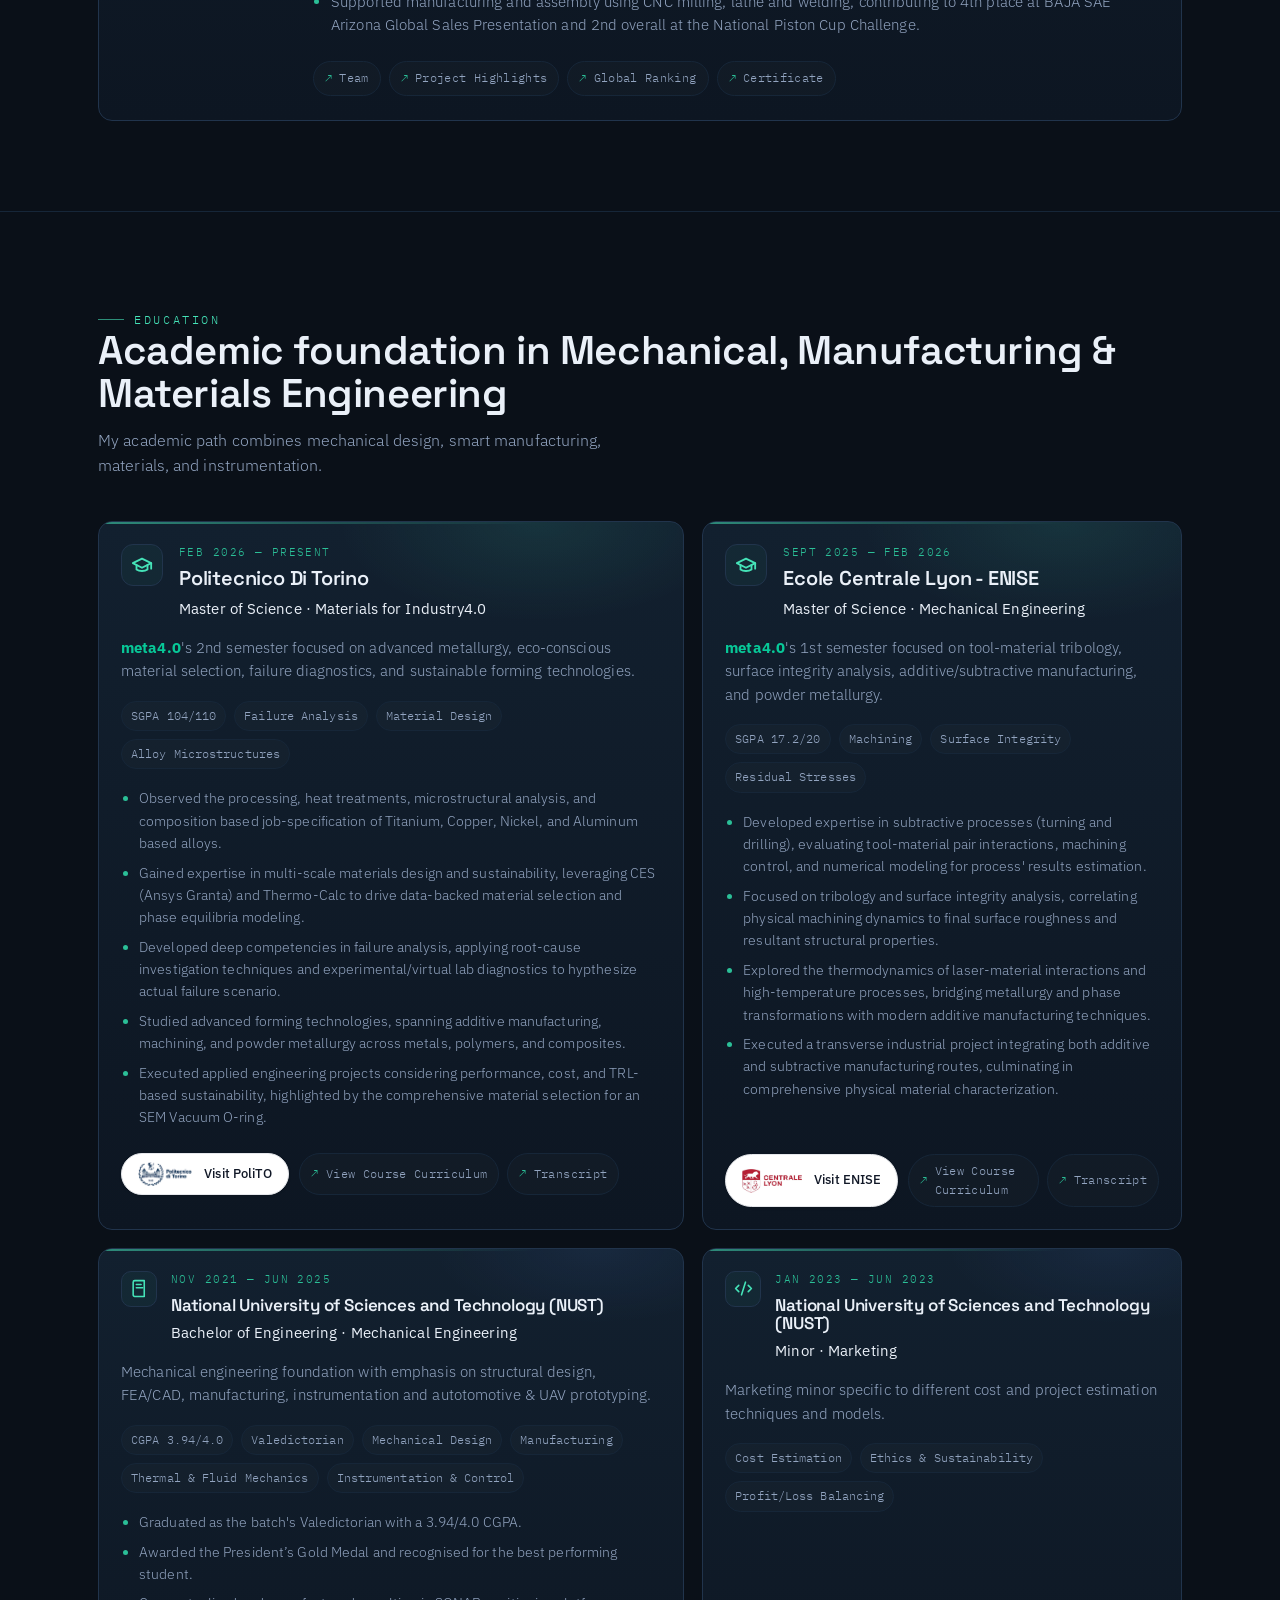
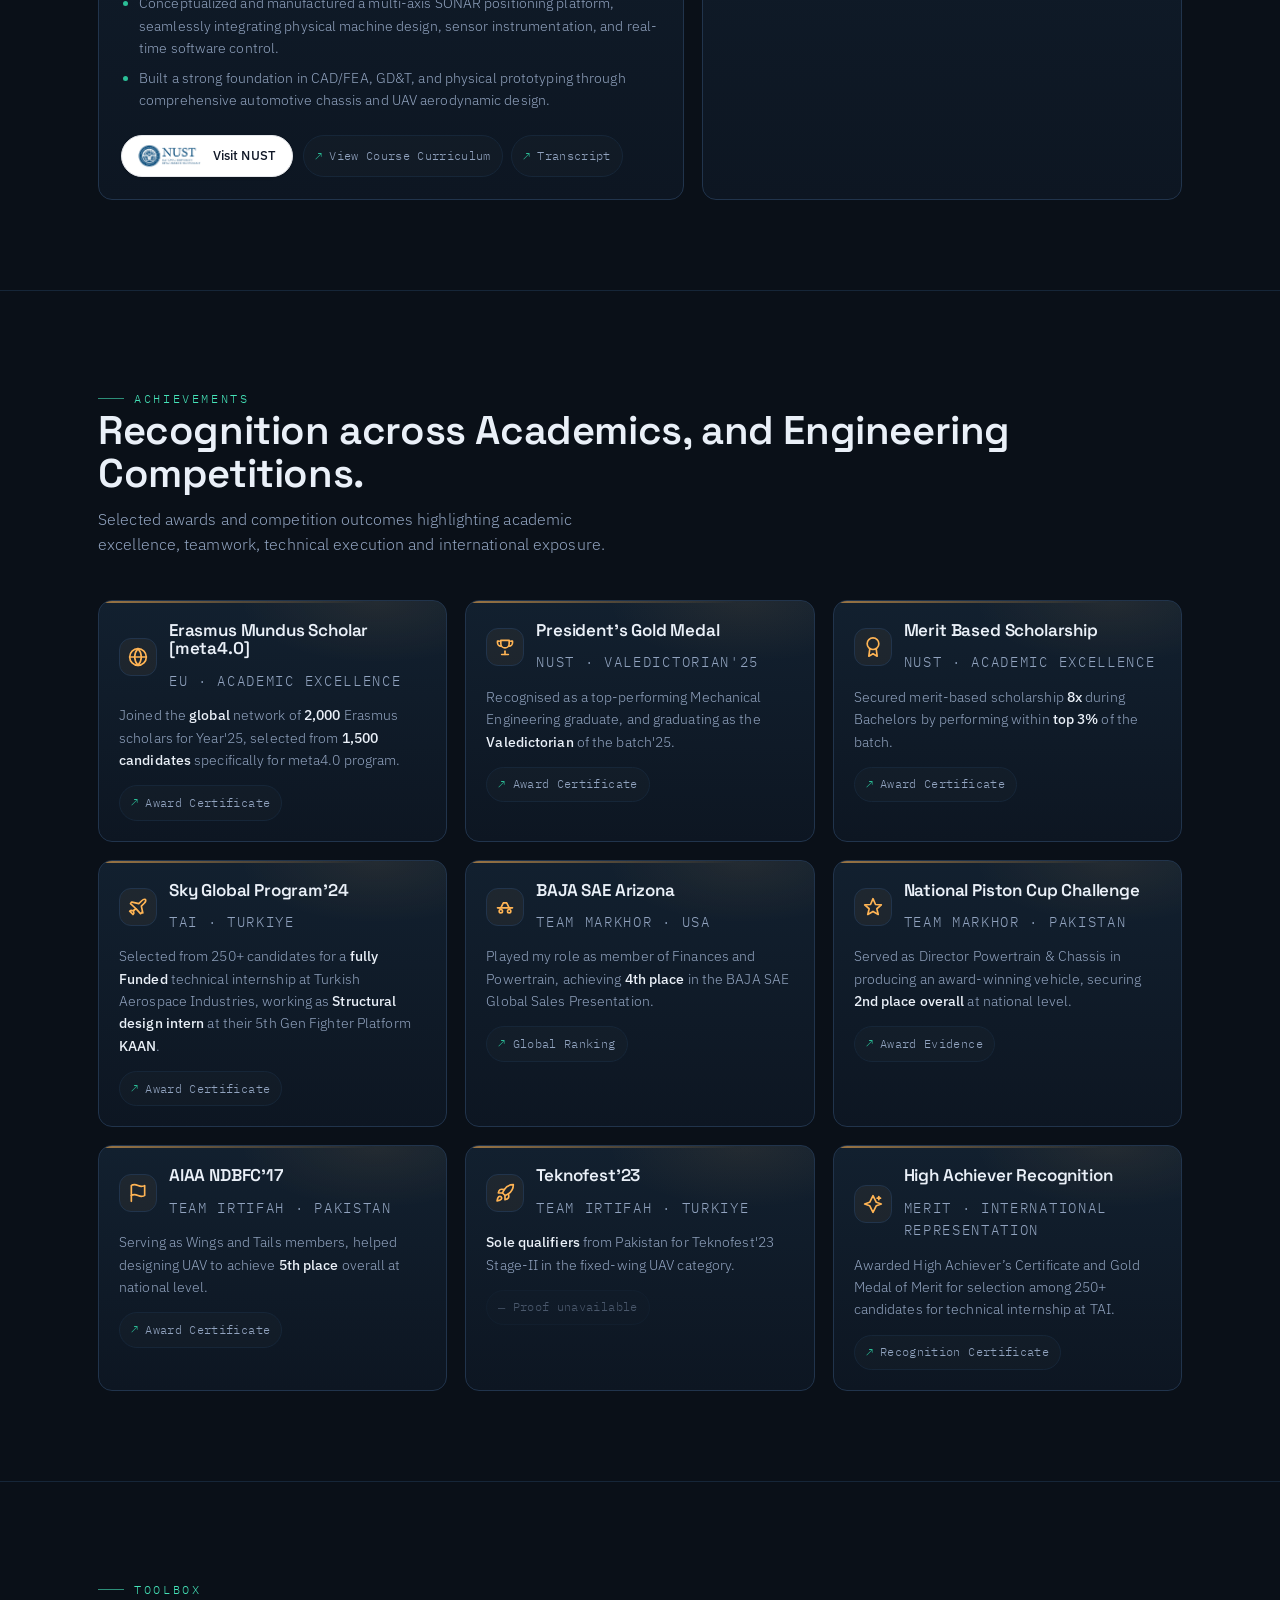
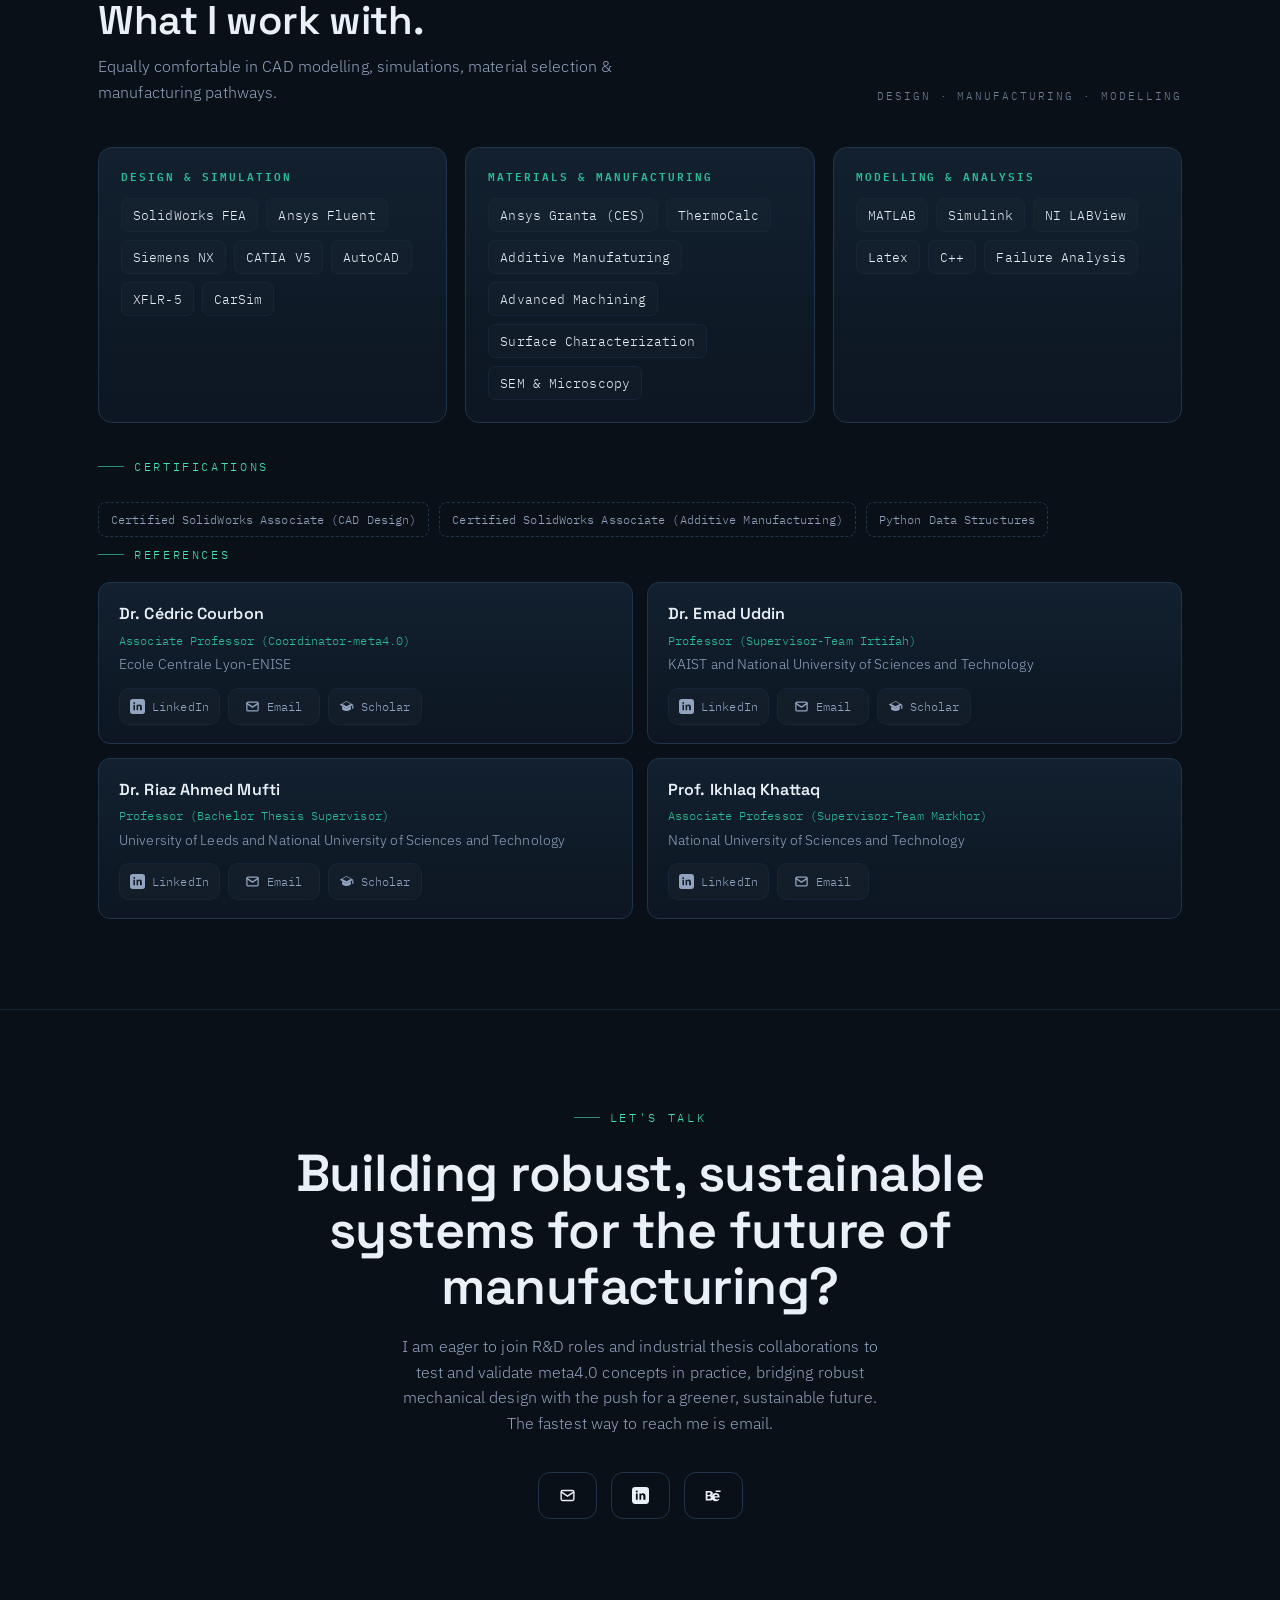
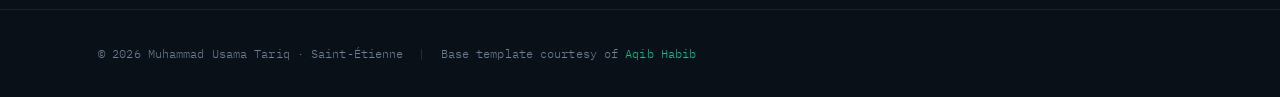
==== commit 16e6da02: "Small adjustments to index page" ====
--- a/index.html
+++ b/index.html
@@ -2012,7 +2012,7 @@
             Visit PoliTO
           </a>
           <a class="evidence-link" href="assets/documents/Syllabi_S2_PoliTO_Fundamentals_Materials_v2025.pdf" target="_blank">View Course Curriculum</a>
-          <a class="evidence-link" href="assets/documents/Polito_Transcript.png" target="_blank" style="margin-left: 8px;">Transcript</a>
+          <a class="evidence-link" href="assets/documents/Polito_M1_Transcript.pdf" target="_blank" style="margin-left: 8px;">Transcript</a>
           
         </div>
       </article>
